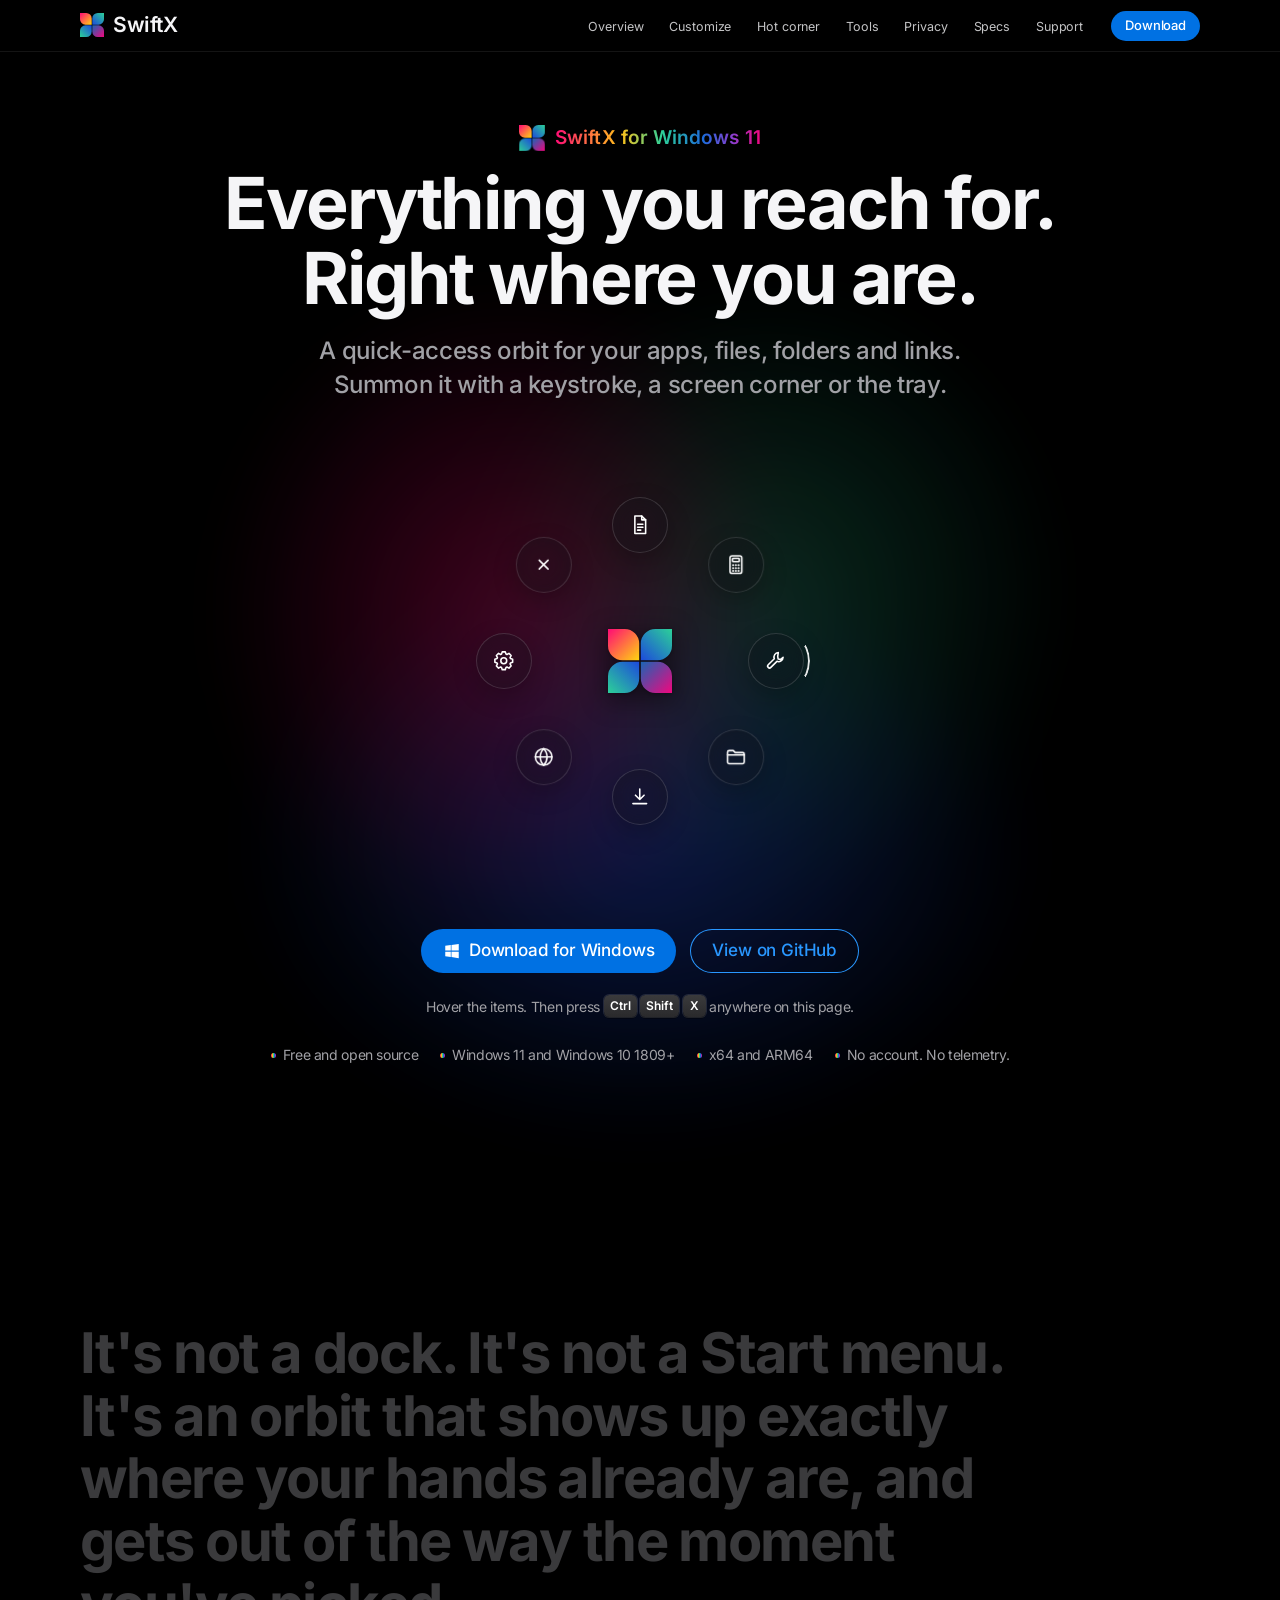
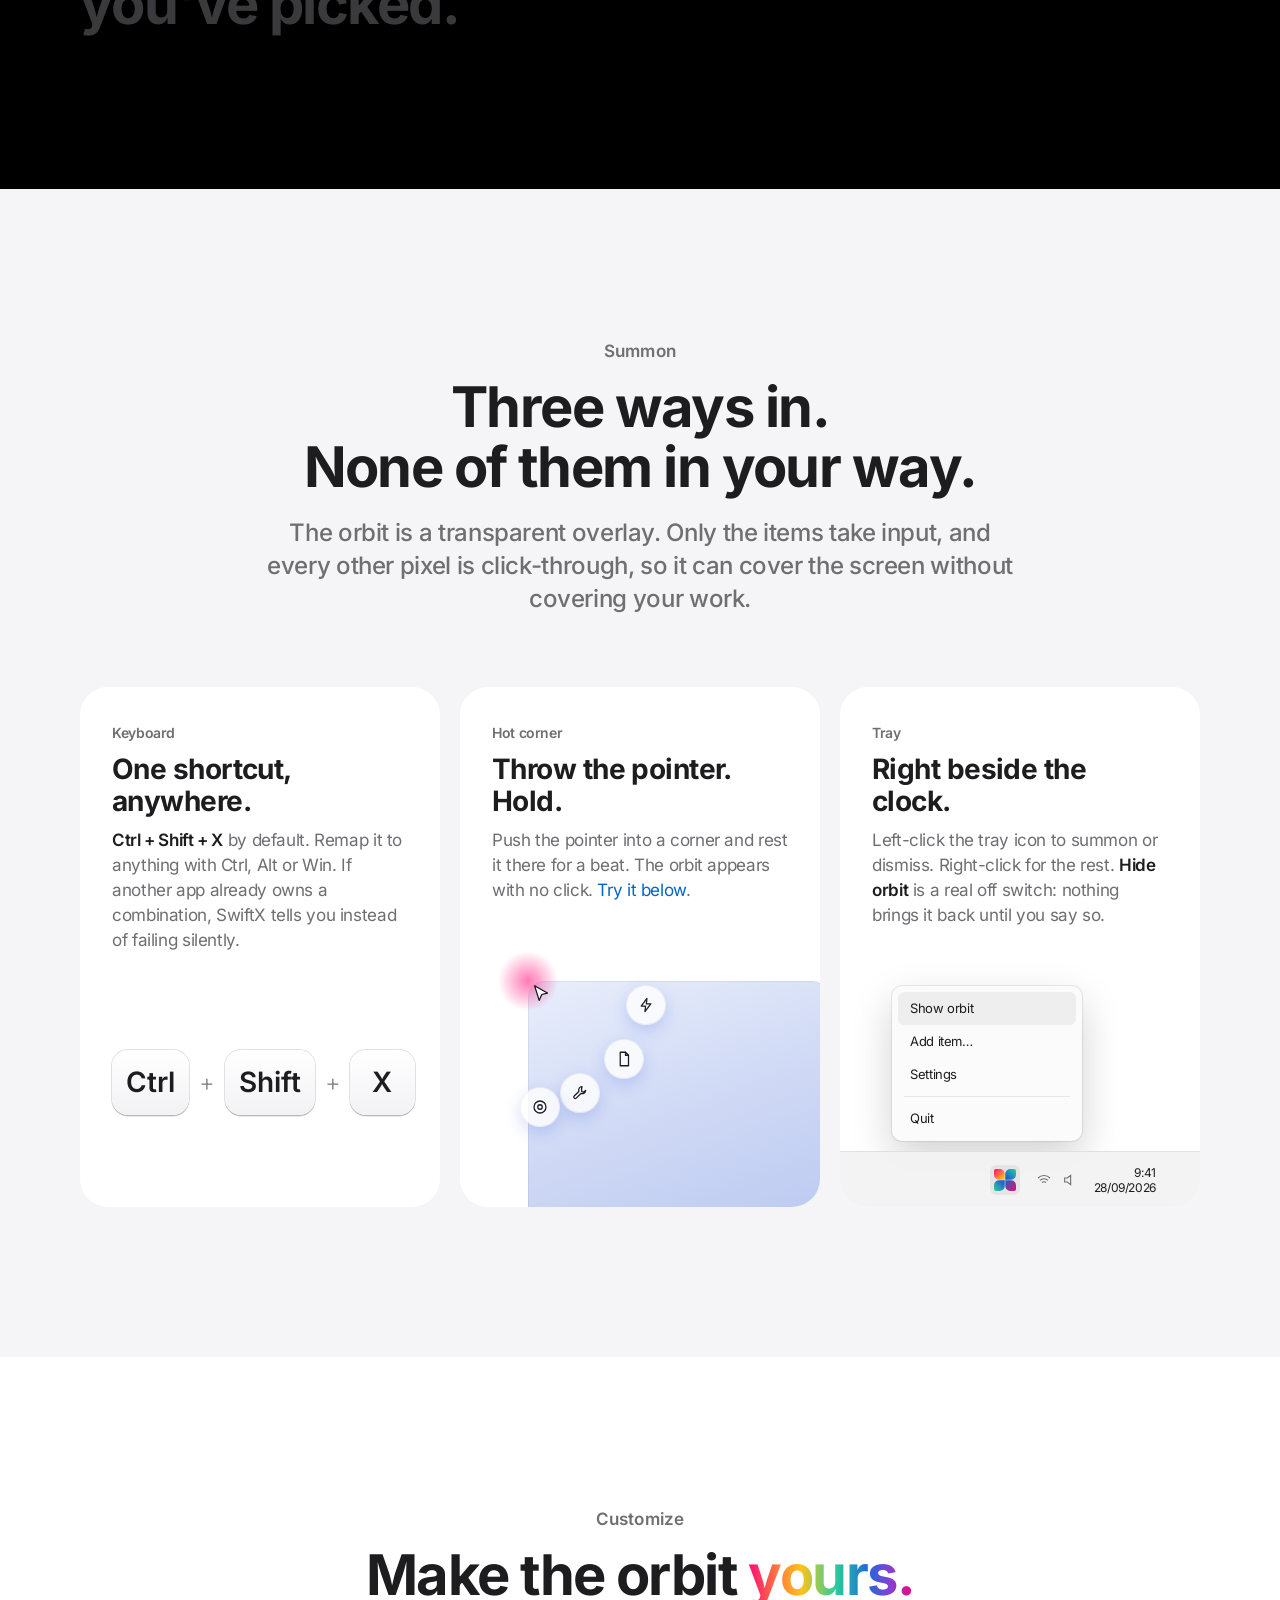
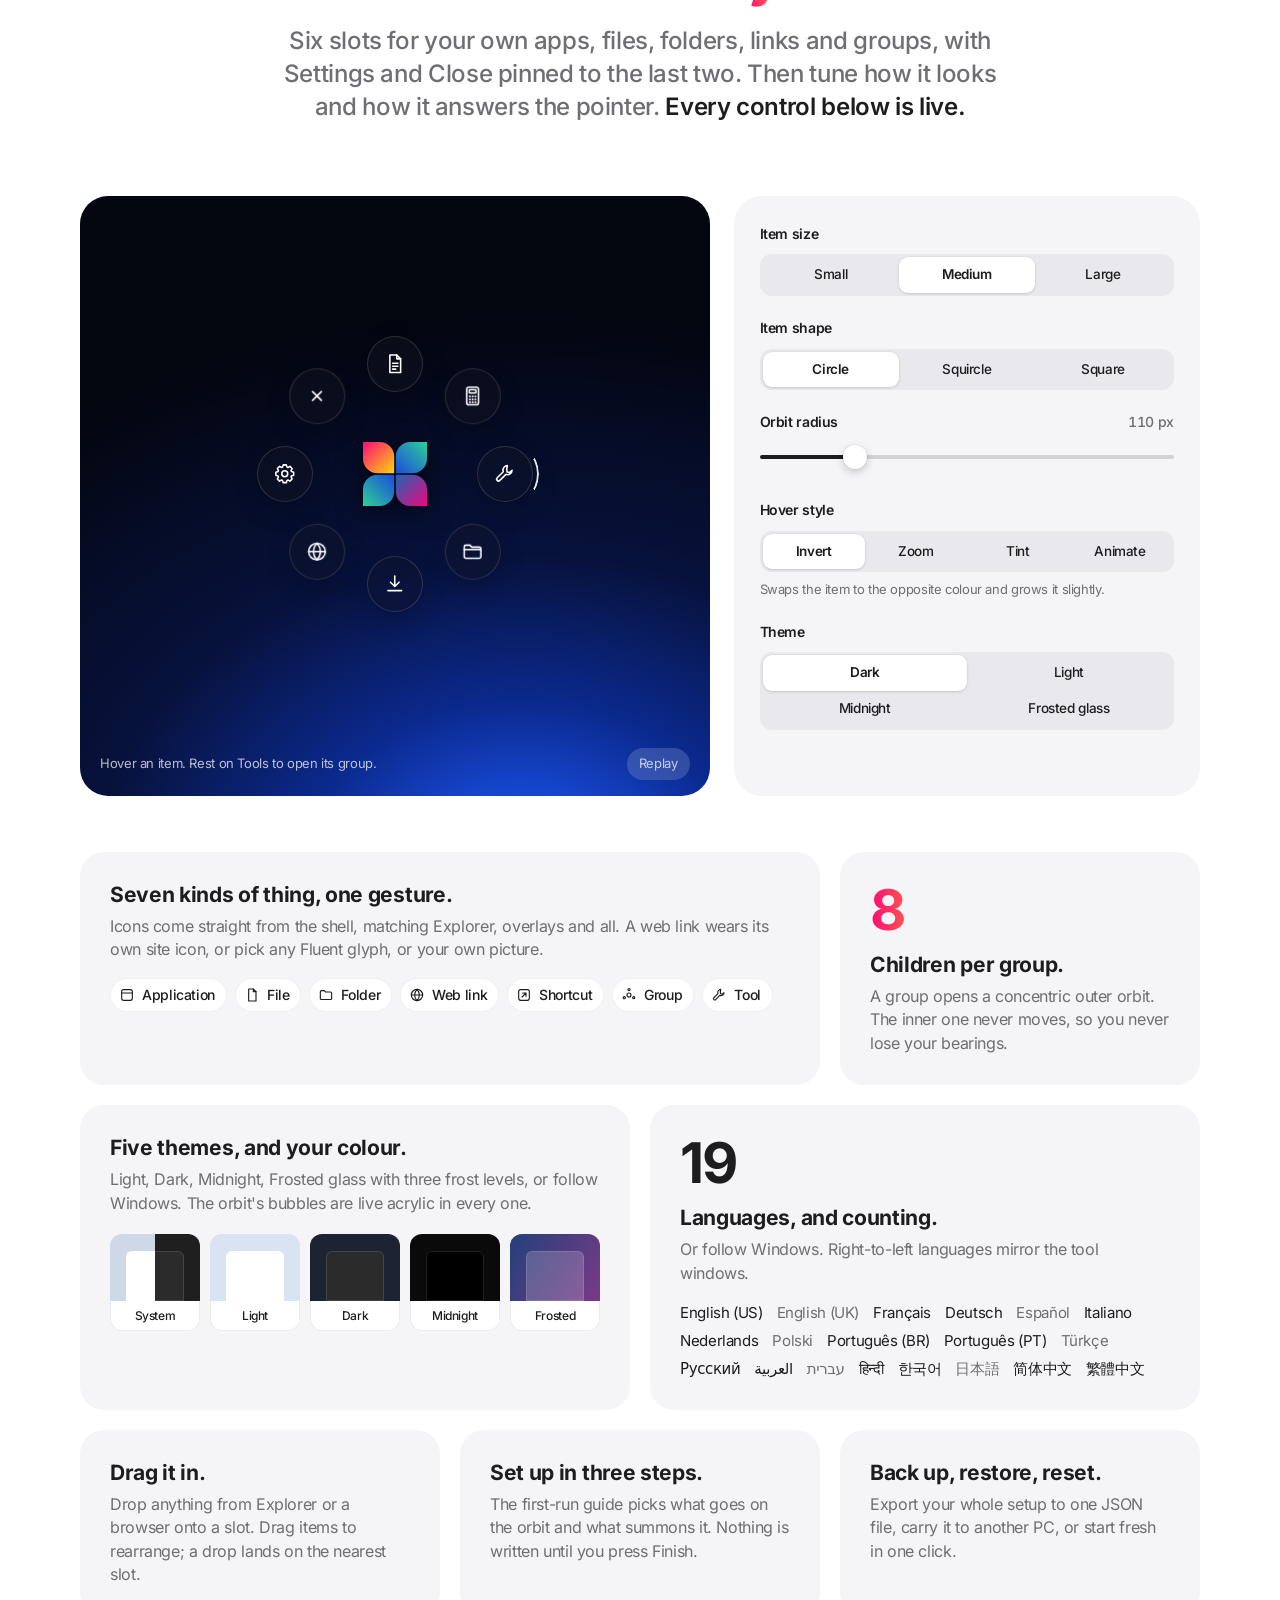
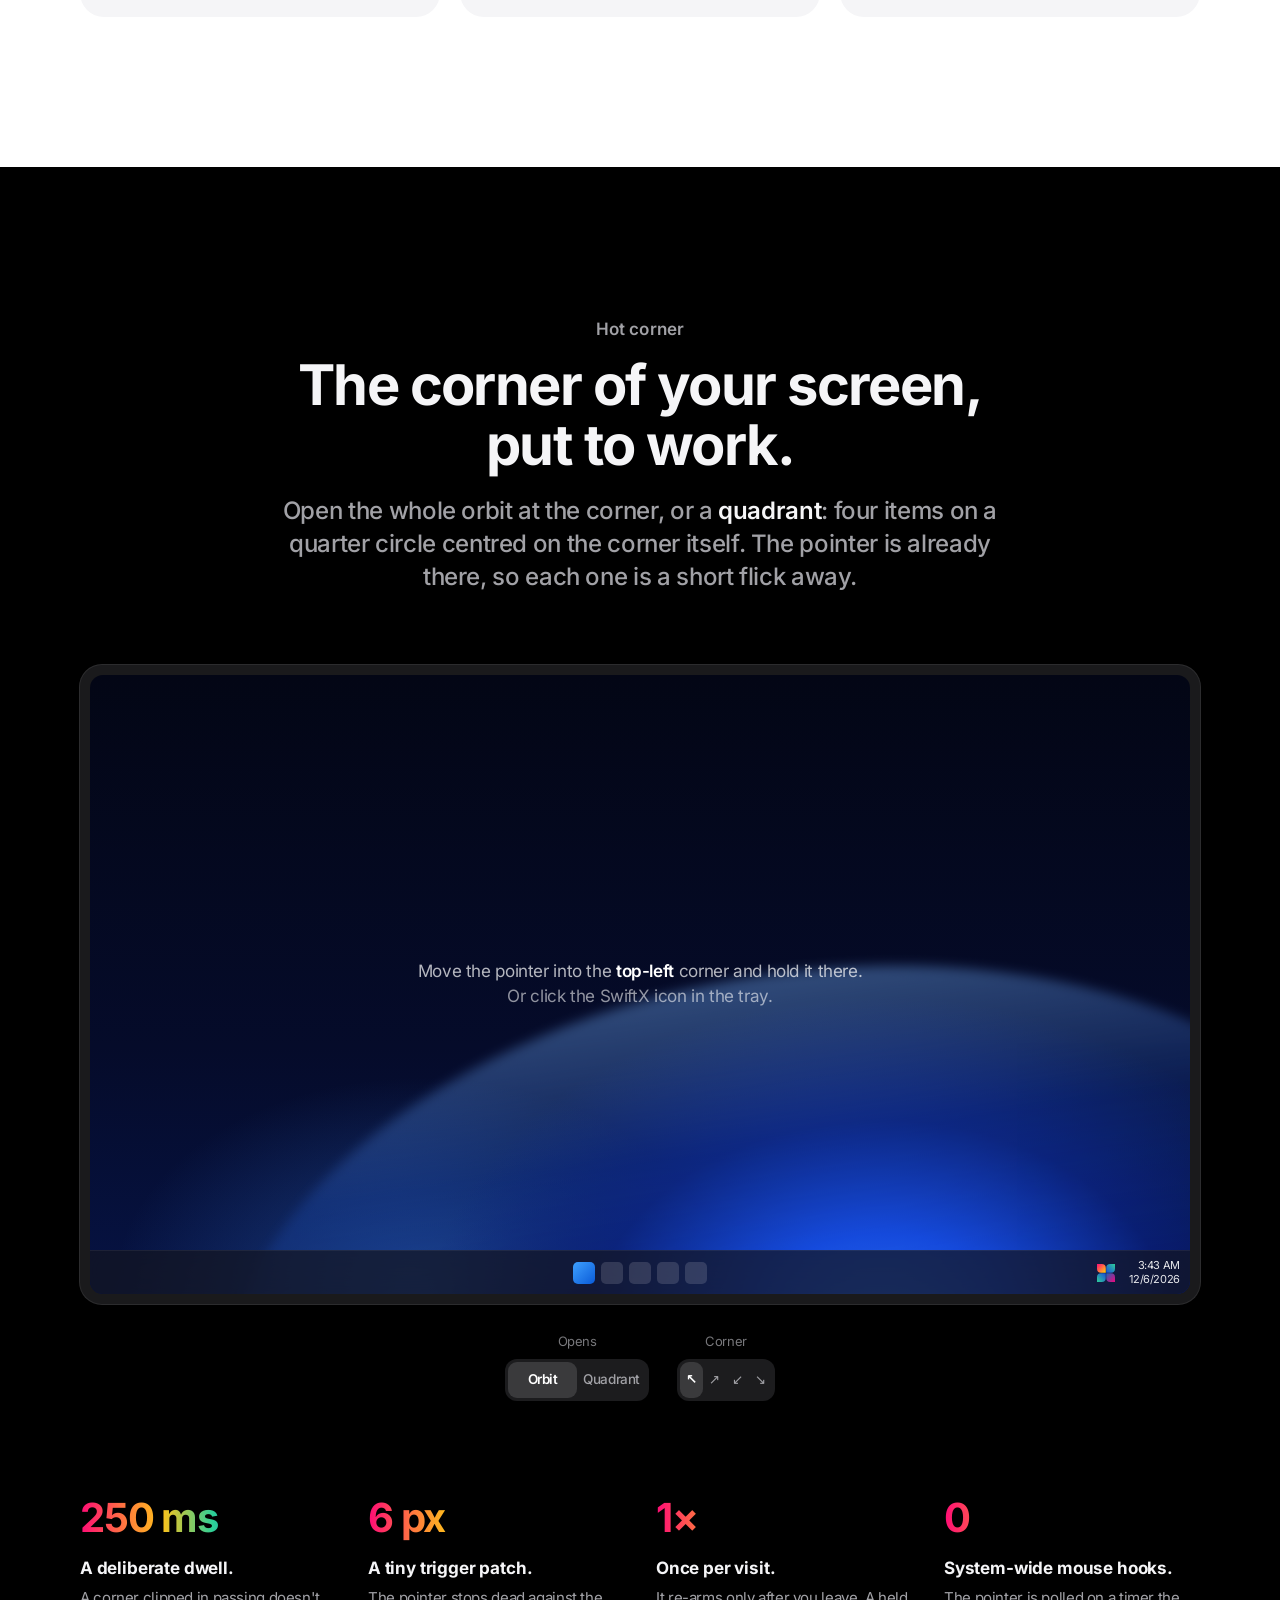
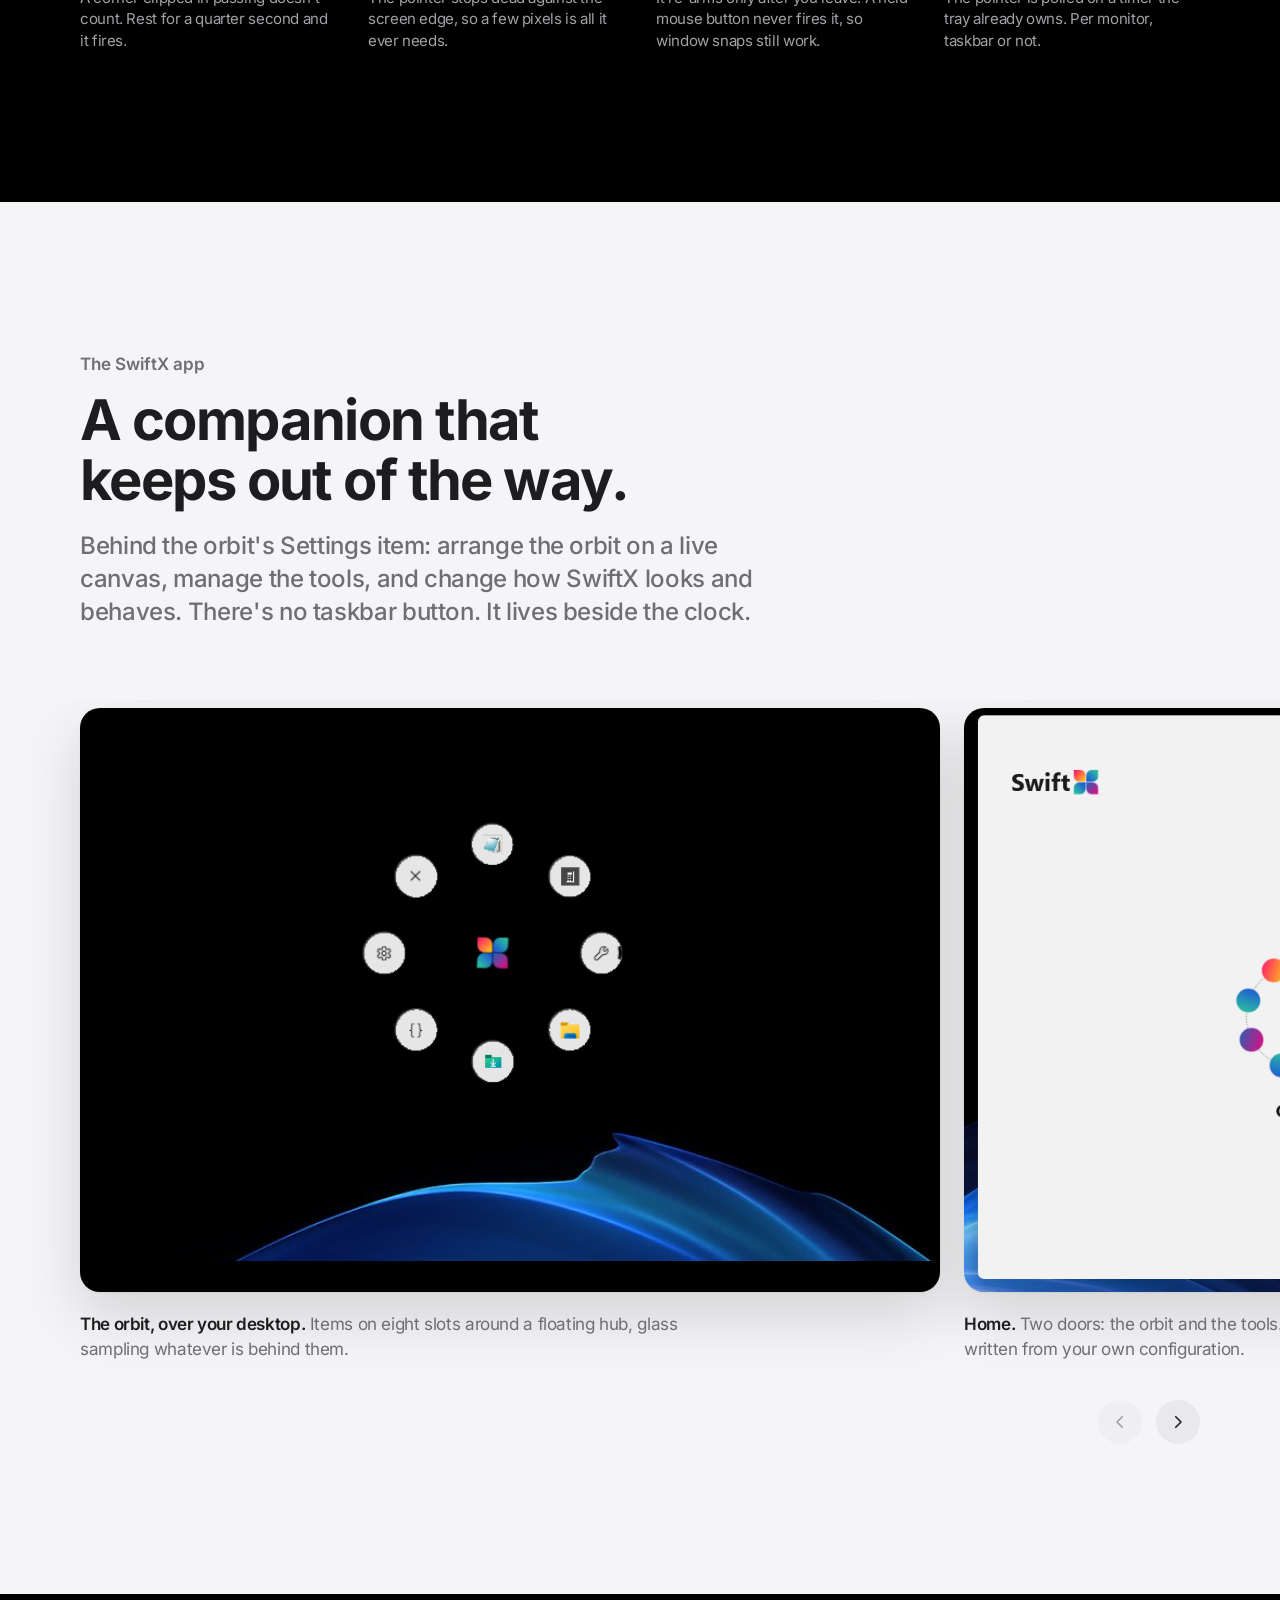
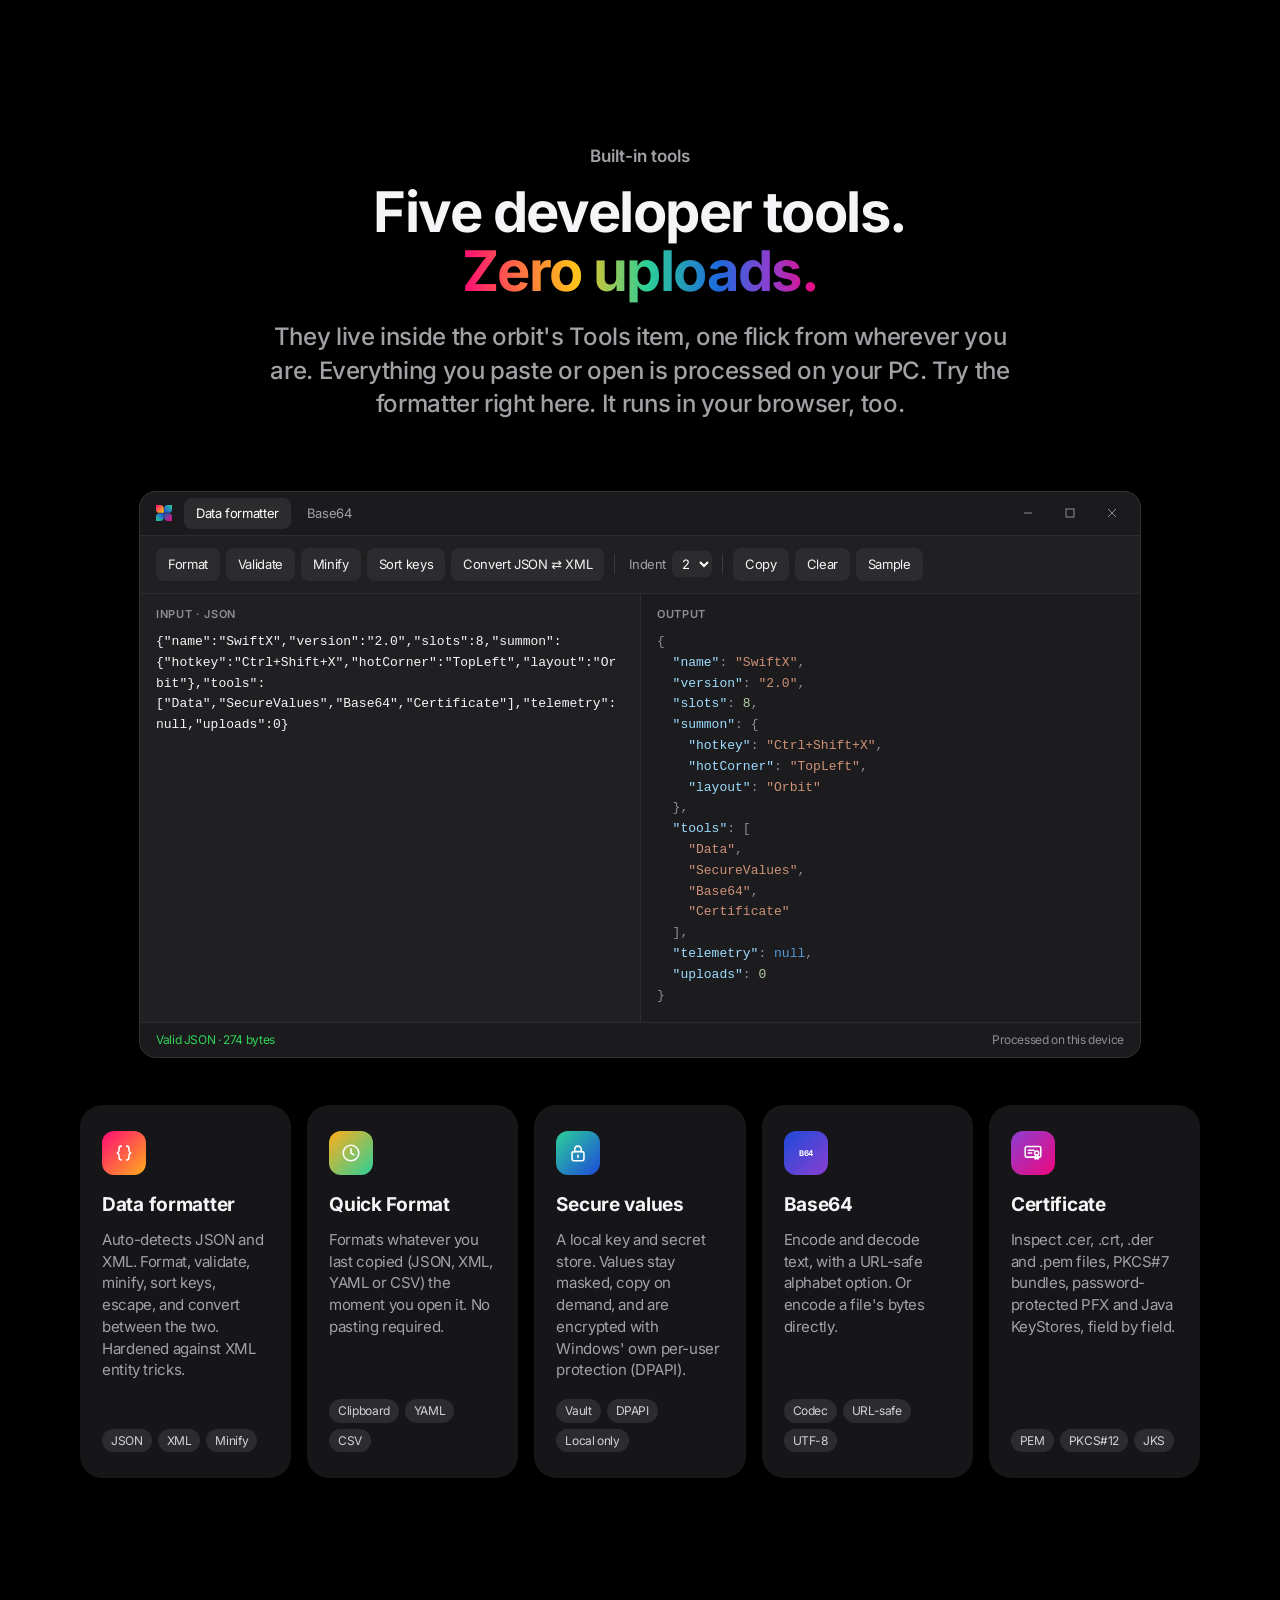
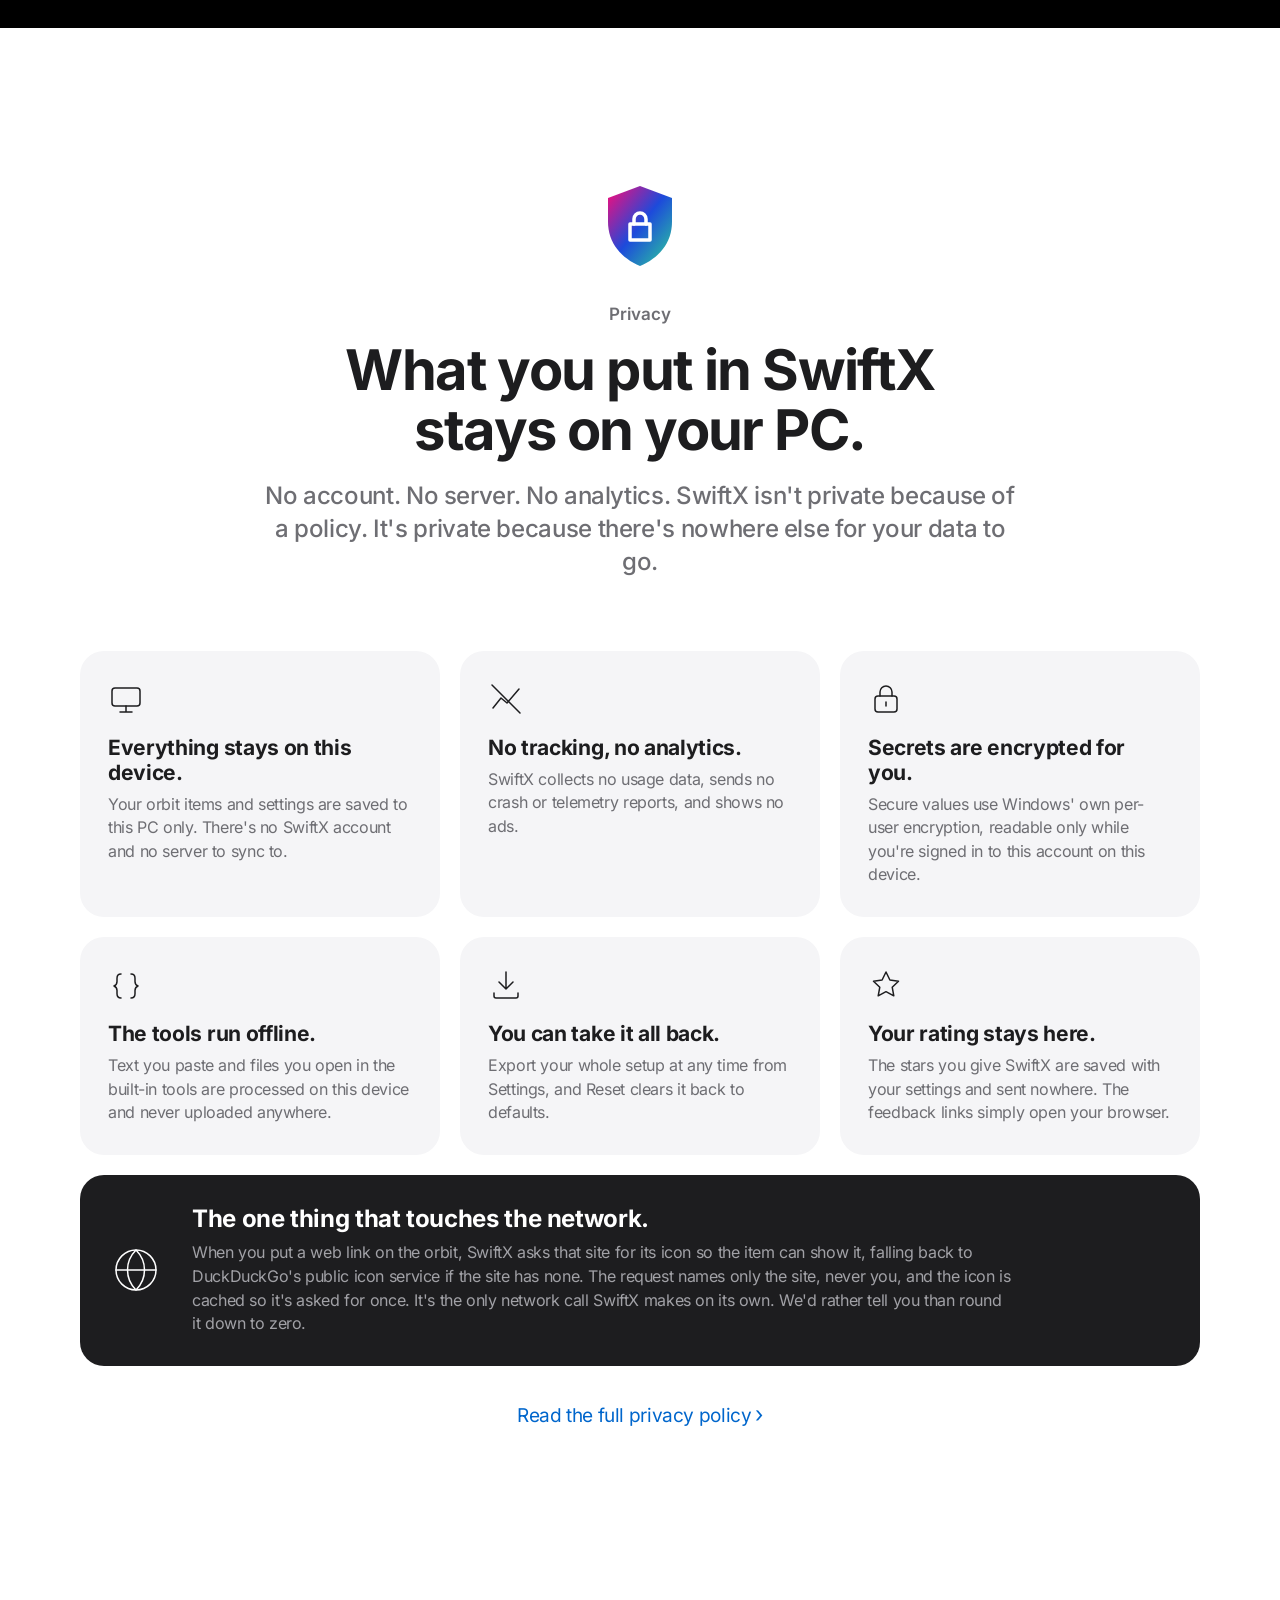
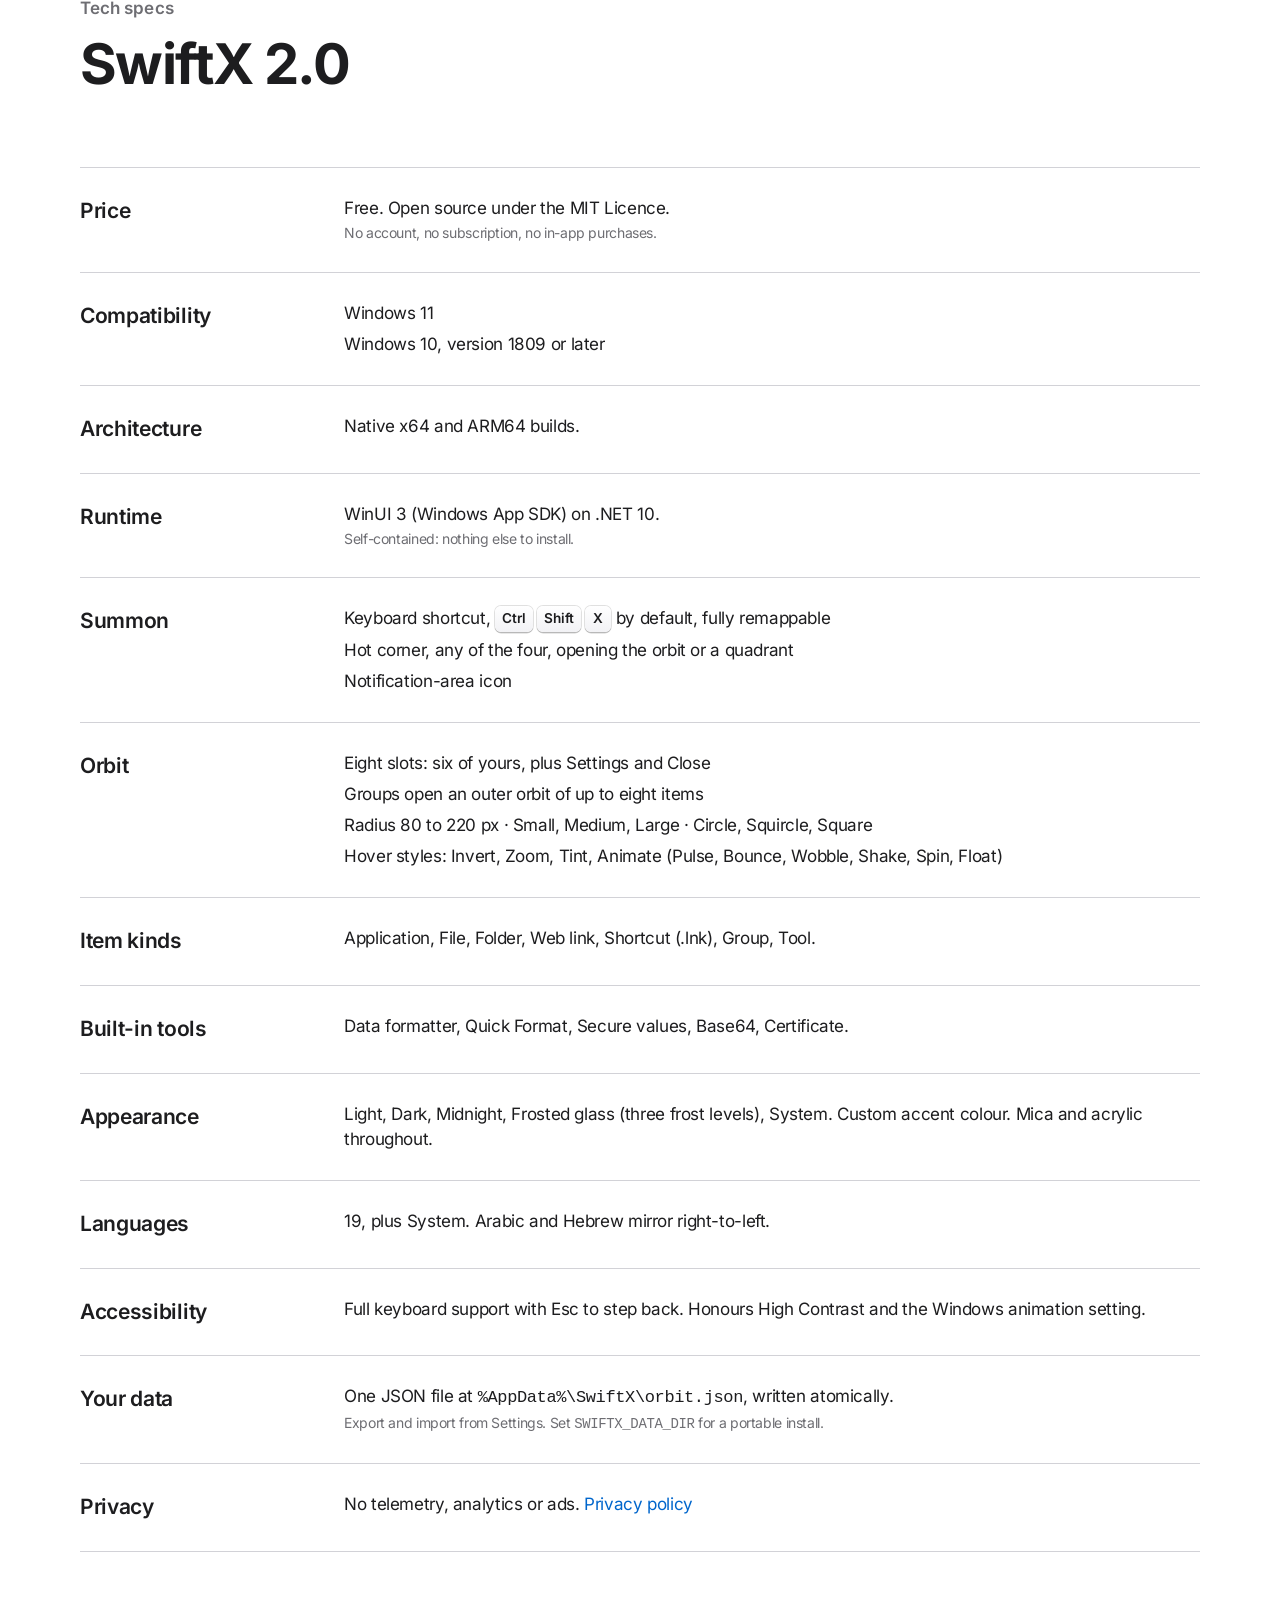
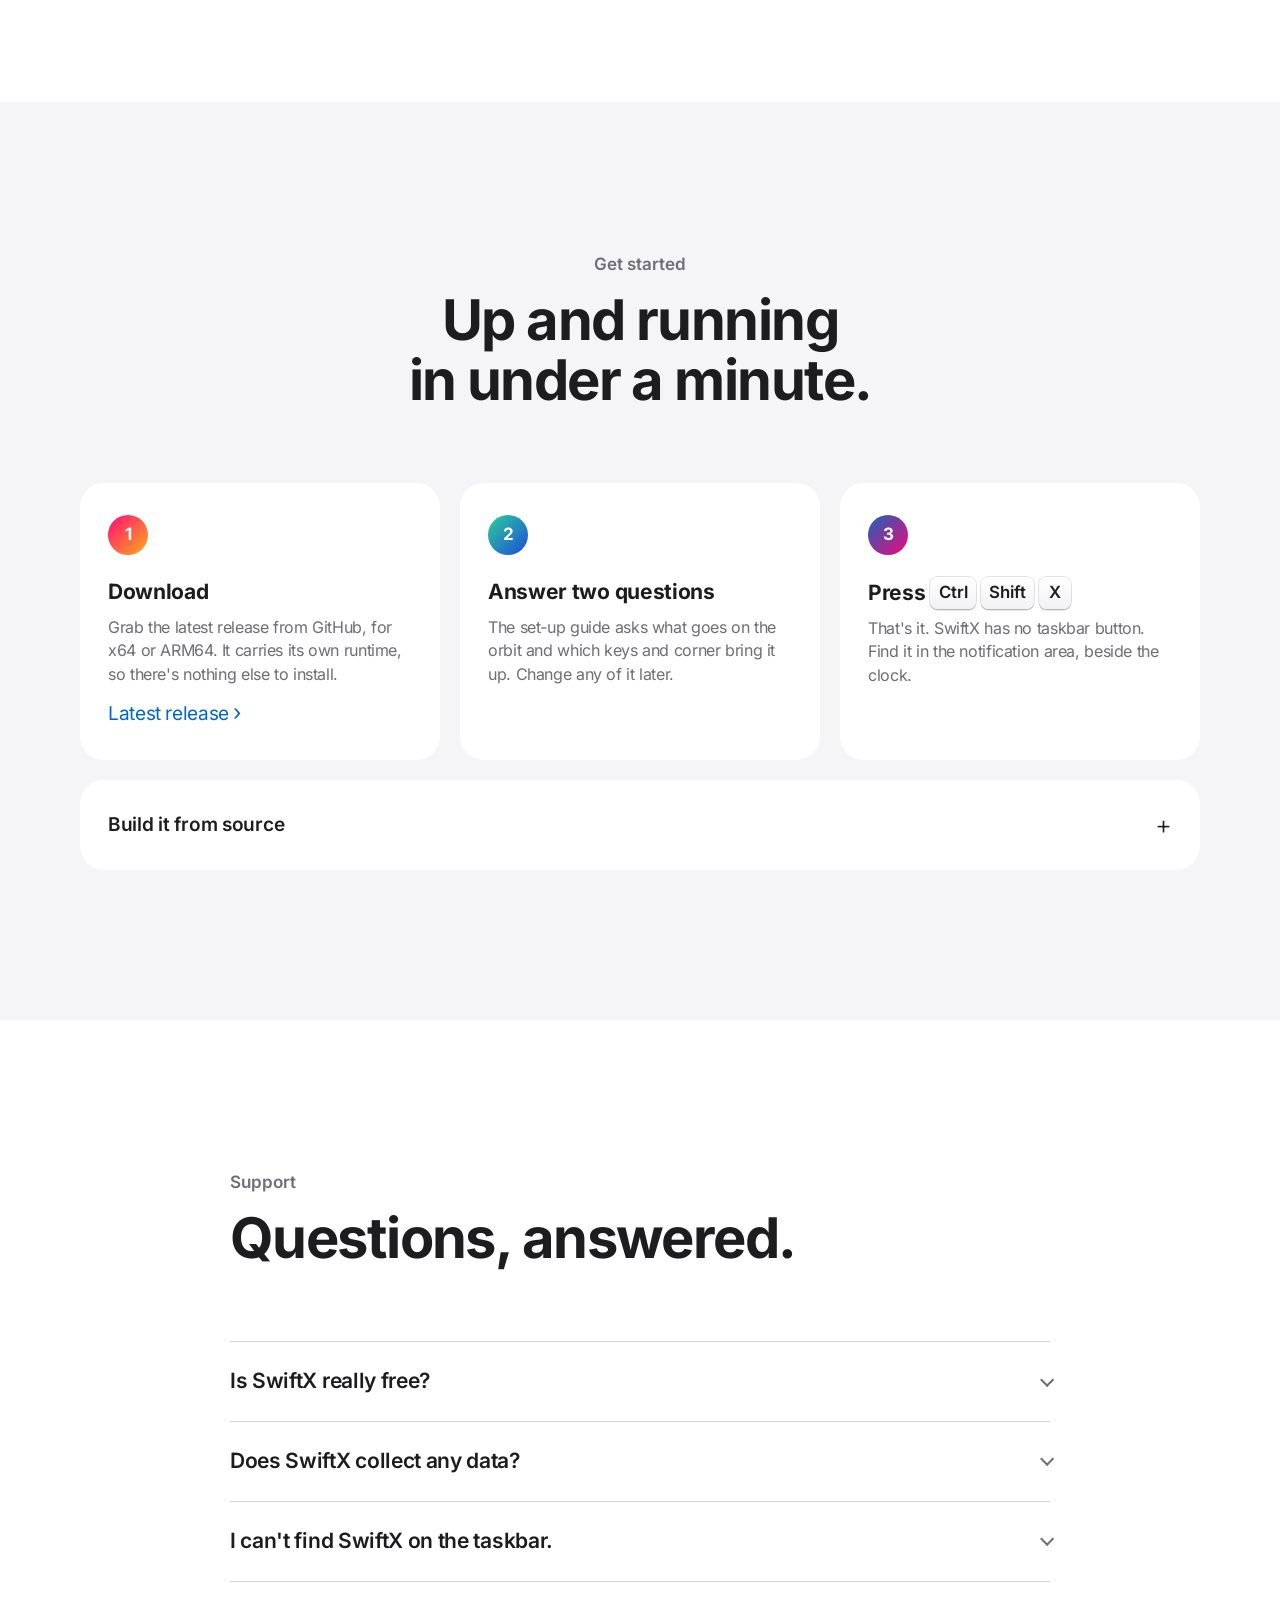
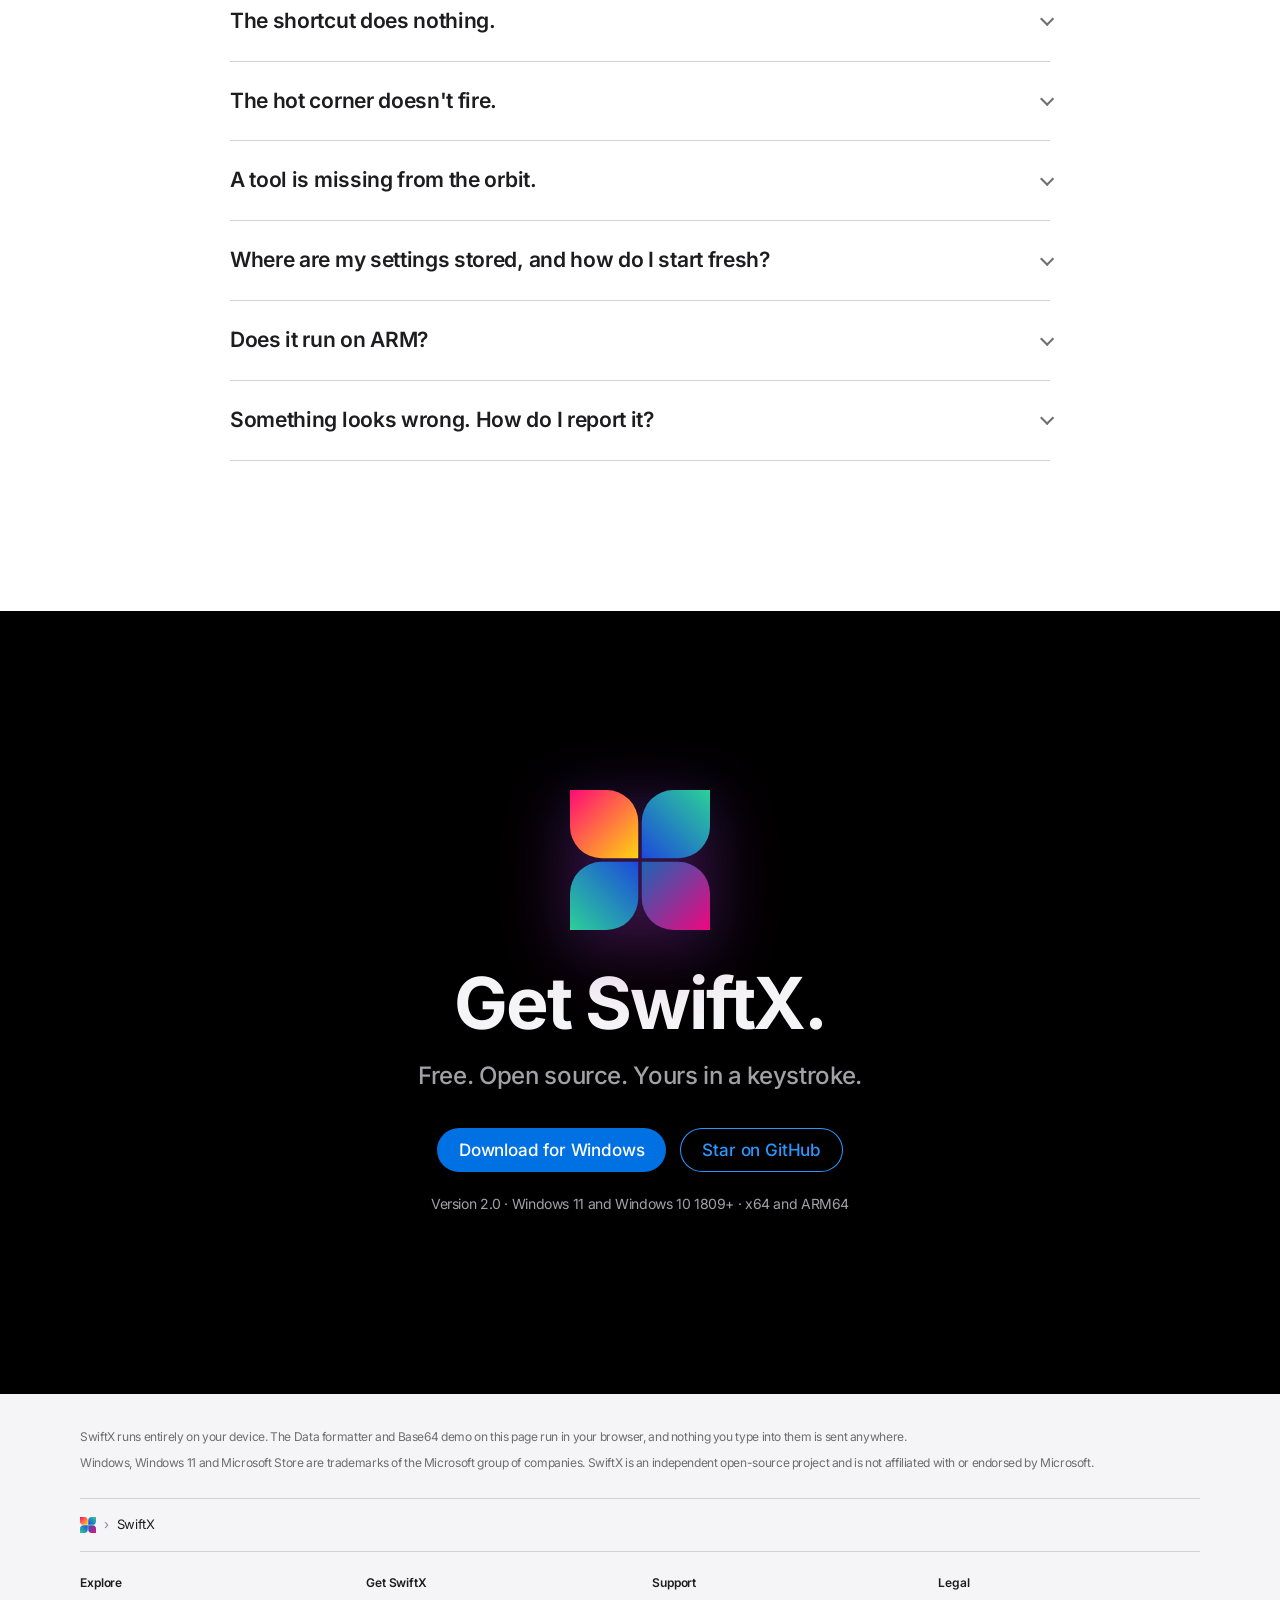
==== website/index.html @ 2f08d7b9 "Add the SwiftX marketing website A static, framework-free product site under website/: a product pag" ====
<!doctype html>
<html lang="en" class="no-js">
<head>
  <meta charset="utf-8">
  <meta name="viewport" content="width=device-width, initial-scale=1, viewport-fit=cover">
  <title>SwiftX — A quick-access orbit for Windows 11</title>
  <meta name="description" content="SwiftX is a free, open-source radial launcher for Windows 11. Summon an orbit of your apps, files, folders and links with a shortcut, a hot corner or the tray — plus built-in developer tools. No account, no telemetry.">
  <meta name="theme-color" content="#000000">
  <meta name="color-scheme" content="light dark">
  <link rel="canonical" href="https://framedparadox.github.io/SwiftX/">

  <meta property="og:type" content="website">
  <meta property="og:site_name" content="SwiftX">
  <meta property="og:title" content="SwiftX — Everything you reach for. Right where you are.">
  <meta property="og:description" content="A quick-access radial orbit for Windows 11. Launch apps, files, folders and links from one keystroke or a screen corner. Free, open source, private by design.">
  <meta property="og:url" content="https://framedparadox.github.io/SwiftX/">
  <meta property="og:image" content="https://framedparadox.github.io/SwiftX/assets/img/og.png">
  <meta property="og:image:width" content="1200">
  <meta property="og:image:height" content="630">
  <meta property="og:image:alt" content="The SwiftX orbit: eight glass items around the four-petal SwiftX mark.">
  <meta name="twitter:card" content="summary_large_image">
  <meta name="twitter:title" content="SwiftX — A quick-access orbit for Windows 11">
  <meta name="twitter:description" content="Summon your apps, files, folders and links with one keystroke or a screen corner. Free and open source.">
  <meta name="twitter:image" content="https://framedparadox.github.io/SwiftX/assets/img/og.png">

  <link rel="icon" href="favicon.svg" type="image/svg+xml">
  <link rel="icon" href="assets/img/favicon-32.png" sizes="32x32" type="image/png">
  <link rel="apple-touch-icon" href="assets/img/apple-touch-icon.png">
  <link rel="manifest" href="site.webmanifest">

  <link rel="preload" href="assets/fonts/inter-latin-var.woff2" as="font" type="font/woff2" crossorigin>
  <link rel="stylesheet" href="assets/css/site.css">

  <script type="application/ld+json">
  {
    "@context": "https://schema.org",
    "@type": "SoftwareApplication",
    "name": "SwiftX",
    "description": "A quick-access radial orbit for Windows 11, with built-in developer tools.",
    "applicationCategory": "UtilitiesApplication",
    "operatingSystem": "Windows 10 version 1809 or later, Windows 11",
    "processorRequirements": "x64, ARM64",
    "softwareVersion": "2.0",
    "license": "https://opensource.org/licenses/MIT",
    "offers": { "@type": "Offer", "price": "0", "priceCurrency": "USD" },
    "downloadUrl": "https://github.com/framedparadox/SwiftX/releases/latest",
    "url": "https://framedparadox.github.io/SwiftX/",
    "image": "https://framedparadox.github.io/SwiftX/assets/img/og.png"
  }
  </script>
</head>
<body>
  <a class="skip" href="#main">Skip to content</a>

  <!-- ================================================================ NAV -->
  <nav class="nav" aria-label="SwiftX" data-open="false">
    <div class="wrap nav-inner">
      <a class="brand" href="#top" aria-label="SwiftX home">
        <img src="assets/img/mark.svg" alt="" width="24" height="24">SwiftX
      </a>
      <button class="nav-toggle" type="button" aria-label="Menu" aria-expanded="false" aria-controls="nav-links">
        <svg viewBox="0 0 18 18" fill="none" stroke="currentColor" stroke-width="1.6" stroke-linecap="round" stroke-linejoin="round"><path d="m4 7 5 5 5-5"/></svg>
      </button>
      <ul class="nav-links" id="nav-links">
        <li><a href="#summon">Overview</a></li>
        <li><a href="#customize">Customize</a></li>
        <li><a href="#corner">Hot corner</a></li>
        <li><a href="#tools">Tools</a></li>
        <li><a href="#privacy">Privacy</a></li>
        <li><a href="#specs">Specs</a></li>
        <li><a href="#faq">Support</a></li>
      </ul>
      <a class="btn btn-primary btn-sm" href="https://github.com/framedparadox/SwiftX/releases/latest">Download</a>
    </div>
  </nav>

  <main id="main">

    <!-- ============================================================ HERO -->
    <header class="hero night" id="top" data-tone="dark">
      <div class="wrap">
        <p class="eyebrow"><span data-mark="anim" style="display:inline-flex;width:26px;height:26px"></span><span class="eyebrow-brand">SwiftX for Windows 11</span></p>
        <h1 class="headline">Everything you reach for.<br>Right where you are.</h1>
        <p class="lede">A quick-access orbit for your apps, files, folders and links. Summon it with a keystroke, a screen corner or the tray.</p>
      </div>

      <div class="hero-stage" id="hero-orbit" aria-describedby="hero-hint"></div>

      <div class="wrap">
        <div class="hero-ctas">
          <a class="btn btn-primary" href="https://github.com/framedparadox/SwiftX/releases/latest">
            <svg viewBox="0 0 24 24" fill="currentColor" aria-hidden="true"><path d="M3 5.1 10.4 4v7.2H3zm0 13.8 7.4 1.1v-7.1H3zm8.3 1.2L21 21.5v-8.6h-9.7zm0-16.2v7.3H21V2.5z"/></svg>
            Download for Windows
          </a>
          <a class="btn btn-ghost" href="https://github.com/framedparadox/SwiftX">View on GitHub</a>
        </div>
        <p class="hero-hint" id="hero-hint">
          <span class="only-keyboard">Hover the items. Then press <kbd>Ctrl</kbd> <kbd>Shift</kbd> <kbd>X</kbd> anywhere on this page.</span>
          <button class="btn btn-ghost btn-sm only-touch" type="button" data-summon>Summon the orbit</button>
        </p>
        <ul class="hero-meta">
          <li>Free and open source</li>
          <li>Windows 11 and Windows 10 1809+</li>
          <li>x64 and ARM64</li>
          <li>No account. No telemetry.</li>
        </ul>
      </div>
    </header>

    <!-- ======================================================= STATEMENT -->
    <section class="statement night" aria-label="What SwiftX is" data-tone="dark">
      <div class="wrap">
        <p data-lit>It's not a dock. It's not a Start menu. <span data-g>It's an orbit</span> that shows up exactly where your hands already are, and gets out of the way the moment you've picked.</p>
      </div>
    </section>

    <!-- ========================================================== SUMMON -->
    <section class="section paper-2" id="summon" data-tone="light">
      <div class="wrap">
        <div class="section-head center reveal">
          <p class="eyebrow">Summon</p>
          <h2 class="title">Three ways in.<br>None of them in your way.</h2>
          <p class="lede">The orbit is a transparent overlay. Only the items take input, and every other pixel is click-through, so it can cover the screen without covering your work.</p>
        </div>

        <div class="tiles">
          <article class="tile reveal">
            <span class="tile-kicker">Keyboard</span>
            <h3>One shortcut, anywhere.</h3>
            <p><strong>Ctrl + Shift + X</strong> by default. Remap it to anything with Ctrl, Alt or Win. If another app already owns a combination, SwiftX tells you instead of failing silently.</p>
            <div class="tile-art">
              <div class="keys" aria-label="Ctrl plus Shift plus X">
                <span class="key" data-key="Control">Ctrl</span><span class="plus">+</span>
                <span class="key" data-key="Shift">Shift</span><span class="plus">+</span>
                <span class="key" data-key="X">X</span>
              </div>
            </div>
          </article>

          <article class="tile reveal">
            <span class="tile-kicker">Hot corner</span>
            <h3>Throw the pointer. Hold.</h3>
            <p>Push the pointer into a corner and rest it there for a beat. The orbit appears with no click. <a href="#corner">Try it below</a>.</p>
            <div class="tile-art" aria-hidden="true">
              <div class="corner-art">
                <div class="screen-mini"></div>
                <div class="glow"></div>
                <div class="quad">
                  <span style="left:118px;top:24px;--k:0"><svg viewBox="0 0 24 24"><path d="M13.2 3.2 5.6 13.4h5.8l-.8 7.4 7.8-10.3h-5.9z"/></svg></span>
                  <span style="left:96px;top:78px;--k:1"><svg viewBox="0 0 24 24"><path d="M7 3h7l4 4v14H7z"/><path d="M14 3v4h4"/></svg></span>
                  <span style="left:52px;top:112px;--k:2"><svg viewBox="0 0 24 24"><path d="M14.6 3.6a4.6 4.6 0 0 0-4.1 6.3L4.3 16.1a1.9 1.9 0 0 0 2.7 2.7l6.2-6.2a4.6 4.6 0 0 0 6.3-4.1L17 10.6l-2.6-.4-.4-2.6z"/></svg></span>
                  <span style="left:12px;top:126px;--k:3"><svg viewBox="0 0 24 24"><circle cx="12" cy="12" r="3"/><circle cx="12" cy="12" r="8"/></svg></span>
                </div>
                <svg class="cursor" viewBox="0 0 24 24"><path d="M5 3l14 8-6.2 1.5L10 19z" fill="#fff" stroke="#111" stroke-width="1.3" stroke-linejoin="round"/></svg>
              </div>
            </div>
          </article>

          <article class="tile reveal">
            <span class="tile-kicker">Tray</span>
            <h3>Right beside the clock.</h3>
            <p>Left-click the tray icon to summon or dismiss. Right-click for the rest. <strong>Hide orbit</strong> is a real off switch: nothing brings it back until you say so.</p>
            <div class="tile-art" aria-hidden="true">
              <div class="tray-art">
                <div class="menu">
                  <div>Show orbit</div><div>Add item…</div><div>Settings</div><hr><div>Quit</div>
                </div>
                <div class="bar">
                  <img class="tray-logo" src="assets/img/mark.svg" alt="">
                  <span class="sys"><svg viewBox="0 0 24 24"><path d="M3 9a13 13 0 0 1 18 0M6 12.5a8.5 8.5 0 0 1 12 0M9 16a4 4 0 0 1 6 0"/></svg><svg viewBox="0 0 24 24"><path d="M4 9h4l5-4v14l-5-4H4z"/></svg></span>
                  <span class="clock">9:41<br>28/09/2026</span>
                </div>
              </div>
            </div>
          </article>
        </div>
      </div>
    </section>

    <!-- ======================================================= CUSTOMIZE -->
    <section class="section" id="customize" data-tone="light">
      <div class="wrap">
        <div class="section-head center reveal">
          <p class="eyebrow">Customize</p>
          <h2 class="title">Make the orbit <span class="grad">yours.</span></h2>
          <p class="lede">Six slots for your own apps, files, folders, links and groups, with Settings and Close pinned to the last two. Then tune how it looks and how it answers the pointer. <strong>Every control below is live.</strong></p>
        </div>

        <div class="config reveal">
          <div class="config-stage" id="config-stage" data-wall="dark">
            <div id="config-orbit" style="position:absolute;inset:0 0 44px"></div>
            <div class="stage-note">
              <span>Hover an item. Rest on Tools to open its group.</span>
              <button type="button" id="replay">Replay</button>
            </div>
          </div>

          <div class="panel" aria-label="Orbit settings">
            <div>
              <div class="field-label" id="lbl-size">Item size</div>
              <div class="seg" data-control="size" role="group" aria-labelledby="lbl-size">
                <button type="button" data-value="small" aria-pressed="false">Small</button>
                <button type="button" data-value="medium" aria-pressed="true">Medium</button>
                <button type="button" data-value="large" aria-pressed="false">Large</button>
              </div>
            </div>
            <div>
              <div class="field-label" id="lbl-shape">Item shape</div>
              <div class="seg" data-control="shape" role="group" aria-labelledby="lbl-shape">
                <button type="button" data-value="circle" aria-pressed="true">Circle</button>
                <button type="button" data-value="squircle" aria-pressed="false">Squircle</button>
                <button type="button" data-value="square" aria-pressed="false">Square</button>
              </div>
            </div>
            <div>
              <label class="field-label" for="radius">Orbit radius <output id="radius-out" for="radius">110 px</output></label>
              <input type="range" id="radius" min="80" max="220" step="2" value="110">
            </div>
            <div>
              <div class="field-label" id="lbl-hover">Hover style</div>
              <div class="seg seg-wrap" data-control="hover" role="group" aria-labelledby="lbl-hover" style="grid-template-columns:repeat(4,1fr);grid-auto-flow:column">
                <button type="button" data-value="invert" aria-pressed="true">Invert</button>
                <button type="button" data-value="zoom" aria-pressed="false">Zoom</button>
                <button type="button" data-value="tint" aria-pressed="false">Tint</button>
                <button type="button" data-value="animate" aria-pressed="false">Animate</button>
              </div>
              <div data-sub="zoom" hidden>
                <div class="chips" data-control="zoom" role="group" aria-label="Zoom direction">
                  <button type="button" data-value="in" aria-pressed="true">In</button>
                  <button type="button" data-value="out" aria-pressed="false">Out</button>
                </div>
              </div>
              <div data-sub="tint" hidden>
                <div class="swatches" data-control="tint" role="group" aria-label="Tint colour">
                  <button type="button" data-value="#111111" style="--c:#111111" aria-pressed="true" aria-label="Black"></button>
                  <button type="button" data-value="#8a67ff" style="--c:#8a67ff" aria-pressed="false" aria-label="Violet"></button>
                  <button type="button" data-value="#2cd098" style="--c:#2cd098" aria-pressed="false" aria-label="Teal"></button>
                  <button type="button" data-value="#ff0a76" style="--c:#ff0a76" aria-pressed="false" aria-label="Pink"></button>
                  <button type="button" data-value="#ffd510" style="--c:#ffd510" aria-pressed="false" aria-label="Amber"></button>
                  <button type="button" data-value="#1d4adb" style="--c:#1d4adb" aria-pressed="false" aria-label="Cobalt"></button>
                  <button type="button" data-value="#ffffff" style="--c:#ffffff" aria-pressed="false" aria-label="White"></button>
                </div>
              </div>
              <div data-sub="animate" hidden>
                <div class="chips" data-control="motion" role="group" aria-label="Motion">
                  <button type="button" data-value="pulse" aria-pressed="true">Pulse</button>
                  <button type="button" data-value="bounce" aria-pressed="false">Bounce</button>
                  <button type="button" data-value="wobble" aria-pressed="false">Wobble</button>
                  <button type="button" data-value="shake" aria-pressed="false">Shake</button>
                  <button type="button" data-value="spin" aria-pressed="false">Spin</button>
                  <button type="button" data-value="float" aria-pressed="false">Float</button>
                </div>
              </div>
              <p class="field-hint" id="hover-hint" aria-live="polite">Swaps the item to the opposite colour and grows it slightly.</p>
            </div>
            <div>
              <div class="field-label" id="lbl-theme">Theme</div>
              <div class="seg seg-wrap" data-control="theme" role="group" aria-labelledby="lbl-theme">
                <button type="button" data-value="dark" aria-pressed="true">Dark</button>
                <button type="button" data-value="light" aria-pressed="false">Light</button>
                <button type="button" data-value="midnight" aria-pressed="false">Midnight</button>
                <button type="button" data-value="frosted" aria-pressed="false">Frosted glass</button>
              </div>
            </div>
          </div>
        </div>

        <div class="bento">
          <div class="span-4 reveal">
            <h3>Seven kinds of thing, one gesture.</h3>
            <p>Icons come straight from the shell, matching Explorer, overlays and all. A web link wears its own site icon, or pick any Fluent glyph, or your own picture.</p>
            <div class="kinds">
              <span><svg viewBox="0 0 24 24"><rect x="4" y="4" width="16" height="16" rx="3"/><path d="M4 9h16"/></svg>Application</span>
              <span><svg viewBox="0 0 24 24"><path d="M7 3h7l4 4v14H7z"/><path d="M14 3v4h4"/></svg>File</span>
              <span><svg viewBox="0 0 24 24"><path d="M3.5 7.2c0-1 .8-1.7 1.7-1.7h4.1l2 2h7.5c1 0 1.7.8 1.7 1.7v7.9c0 1-.8 1.7-1.7 1.7H5.2c-1 0-1.7-.8-1.7-1.7z"/></svg>Folder</span>
              <span><svg viewBox="0 0 24 24"><circle cx="12" cy="12" r="8.5"/><path d="M3.5 12h17M12 3.5c2.4 2.5 3.5 5.3 3.5 8.5s-1.1 6-3.5 8.5c-2.4-2.5-3.5-5.3-3.5-8.5s1.1-6 3.5-8.5z"/></svg>Web link</span>
              <span><svg viewBox="0 0 24 24"><rect x="4" y="4" width="16" height="16" rx="3"/><path d="M9 15l6-6M10 9h5v5"/></svg>Shortcut</span>
              <span><svg viewBox="0 0 24 24"><circle cx="12" cy="12" r="3"/><circle cx="12" cy="3.8" r="1.6"/><circle cx="19.1" cy="16.1" r="1.6"/><circle cx="4.9" cy="16.1" r="1.6"/></svg>Group</span>
              <span><svg viewBox="0 0 24 24"><path d="M14.6 3.6a4.6 4.6 0 0 0-4.1 6.3L4.3 16.1a1.9 1.9 0 0 0 2.7 2.7l6.2-6.2a4.6 4.6 0 0 0 6.3-4.1L17 10.6l-2.6-.4-.4-2.6z"/></svg>Tool</span>
            </div>
          </div>
          <div class="span-2 reveal">
            <span class="big grad">8</span>
            <h3>Children per group.</h3>
            <p>A group opens a concentric outer orbit. The inner one never moves, so you never lose your bearings.</p>
          </div>
          <div class="span-3 reveal">
            <h3>Five themes, and your colour.</h3>
            <p>Light, Dark, Midnight, Frosted glass with three frost levels, or follow Windows. The orbit's bubbles are live acrylic in every one.</p>
            <div class="theme-row" aria-hidden="true">
              <div class="theme-card"><i style="--t:linear-gradient(90deg,#cfd8e6 50%,#1f1f1f 50%);--c:linear-gradient(90deg,#fff 50%,#2b2b2b 50%)"></i><span>System</span></div>
              <div class="theme-card"><i style="--t:#d9e3f2;--c:#fff"></i><span>Light</span></div>
              <div class="theme-card"><i style="--t:#1c2333;--c:#2b2b2b"></i><span>Dark</span></div>
              <div class="theme-card"><i style="--t:#0a0a0a;--c:#000"></i><span>Midnight</span></div>
              <div class="theme-card"><i style="--t:linear-gradient(120deg,#23407a,#7a3a86);--c:rgba(255,255,255,.18)"></i><span>Frosted</span></div>
            </div>
          </div>
          <div class="span-3 reveal">
            <span class="big">19</span>
            <h3>Languages, and counting.</h3>
            <p>Or follow Windows. Right-to-left languages mirror the tool windows.</p>
            <div class="langs" aria-label="Supported languages">
              <span>English (US)</span><span>English (UK)</span><span>Français</span><span>Deutsch</span><span>Español</span><span>Italiano</span><span>Nederlands</span><span>Polski</span><span>Português (BR)</span><span>Português (PT)</span><span>Türkçe</span><span>Русский</span><span>العربية</span><span>עברית</span><span>हिन्दी</span><span>한국어</span><span>日本語</span><span>简体中文</span><span>繁體中文</span>
            </div>
          </div>
          <div class="span-2 reveal">
            <h3>Drag it in.</h3>
            <p>Drop anything from Explorer or a browser onto a slot. Drag items to rearrange; a drop lands on the nearest slot.</p>
          </div>
          <div class="span-2 reveal">
            <h3>Set up in three steps.</h3>
            <p>The first-run guide picks what goes on the orbit and what summons it. Nothing is written until you press Finish.</p>
          </div>
          <div class="span-2 reveal">
            <h3>Back up, restore, reset.</h3>
            <p>Export your whole setup to one JSON file, carry it to another PC, or start fresh in one click.</p>
          </div>
        </div>
      </div>
    </section>

    <!-- ====================================================== HOT CORNER -->
    <section class="section night" id="corner" data-tone="dark">
      <div class="wrap">
        <div class="section-head center reveal">
          <p class="eyebrow">Hot corner</p>
          <h2 class="title">The corner of your screen,<br>put to work.</h2>
          <p class="lede">Open the whole orbit at the corner, or a <strong>quadrant</strong>: four items on a quarter circle centred on the corner itself. The pointer is already there, so each one is a short flick away.</p>
        </div>

        <div class="corner-demo reveal">
          <div class="monitor">
            <div class="screen" id="screen">
              <div class="screen-hint">
                <p><span class="only-keyboard">Move the pointer into the <b id="screen-hint-corner">top-left</b> corner and hold it there.</span><span class="only-touch">Tap the highlighted corner.</span><br><span style="opacity:.8">Or click the SwiftX icon in the tray.</span></p>
              </div>
              <div id="screen-orbit" style="position:absolute;inset:0"></div>
              <span class="hot-zone" data-corner="tl" aria-hidden="true"></span>
              <span class="hot-zone" data-corner="tr" aria-hidden="true"></span>
              <span class="hot-zone" data-corner="bl" aria-hidden="true"></span>
              <span class="hot-zone" data-corner="br" aria-hidden="true"></span>
              <div class="taskbar" aria-hidden="false">
                <span class="tb start"></span><span class="tb"></span><span class="tb"></span><span class="tb"></span><span class="tb"></span>
                <div class="tray">
                  <button type="button" id="tray-btn" aria-label="SwiftX tray icon: summon the orbit"><img src="assets/img/mark.svg" alt=""></button>
                  <span class="clock" id="screen-clock"></span>
                </div>
              </div>
            </div>
          </div>

          <div class="corner-controls">
            <div>
              <label id="lbl-opens">Opens</label>
              <div class="seg" data-corner-control="layout" role="group" aria-labelledby="lbl-opens">
                <button type="button" data-value="orbit" aria-pressed="true">Orbit</button>
                <button type="button" data-value="quadrant" aria-pressed="false">Quadrant</button>
              </div>
            </div>
            <div>
              <label id="lbl-corner">Corner</label>
              <div class="seg" data-corner-control="corner" role="group" aria-labelledby="lbl-corner">
                <button type="button" data-value="tl" aria-pressed="true" aria-label="Top left">↖</button>
                <button type="button" data-value="tr" aria-pressed="false" aria-label="Top right">↗</button>
                <button type="button" data-value="bl" aria-pressed="false" aria-label="Bottom left">↙</button>
                <button type="button" data-value="br" aria-pressed="false" aria-label="Bottom right">↘</button>
              </div>
            </div>
          </div>
        </div>

        <div class="facts">
          <div class="fact reveal"><span class="num grad">250 ms</span><h4>A deliberate dwell.</h4><p>A corner clipped in passing doesn't count. Rest for a quarter second and it fires.</p></div>
          <div class="fact reveal"><span class="num grad">6 px</span><h4>A tiny trigger patch.</h4><p>The pointer stops dead against the screen edge, so a few pixels is all it ever needs.</p></div>
          <div class="fact reveal"><span class="num grad">1×</span><h4>Once per visit.</h4><p>It re-arms only after you leave. A held mouse button never fires it, so window snaps still work.</p></div>
          <div class="fact reveal"><span class="num grad">0</span><h4>System-wide mouse hooks.</h4><p>The pointer is polled on a timer the tray already owns. Per monitor, taskbar or not.</p></div>
        </div>
      </div>
    </section>

    <!-- ========================================================= GALLERY -->
    <section class="section paper-2" id="app" data-tone="light">
      <div class="wrap">
        <div class="section-head reveal">
          <p class="eyebrow">The SwiftX app</p>
          <h2 class="title">A companion that<br>keeps out of the way.</h2>
          <p class="lede" style="max-width:720px">Behind the orbit's Settings item: arrange the orbit on a live canvas, manage the tools, and change how SwiftX looks and behaves. There's no taskbar button. It lives beside the clock.</p>
        </div>
      </div>
      <div class="gallery reveal">
        <div class="gallery-track" tabindex="0" aria-label="Screenshots of SwiftX">
          <figure class="shot">
            <div class="shot-frame" style="background:#000"><img src="assets/img/screens/orbit-desktop.png" alt="The SwiftX orbit summoned over the Windows desktop, eight items around the four-petal hub." width="792" height="481" loading="lazy"></div>
            <figcaption><b>The orbit, over your desktop.</b> Items on eight slots around a floating hub, glass sampling whatever is behind them.</figcaption>
          </figure>
          <figure class="shot">
            <div class="shot-frame"><img src="assets/img/screens/home.png" alt="The SwiftX app home screen with Orbit and Dev Tools boxes." width="1058" height="718" loading="lazy"></div>
            <figcaption><b>Home.</b> Two doors: the orbit and the tools. A How to drawer on the right edge is written from your own configuration.</figcaption>
          </figure>
          <figure class="shot">
            <div class="shot-frame"><img src="assets/img/screens/orbit-settings.png" alt="The Orbit layout canvas with item size, shape, radius, hot corner and hover style settings." width="1046" height="710" loading="lazy"></div>
            <figcaption><b>Orbit layout.</b> A live canvas beside its settings. Click a slot to add, drag to rearrange, right-click to replace.</figcaption>
          </figure>
          <figure class="shot">
            <div class="shot-frame"><img src="assets/img/screens/orbit-add.png" alt="The Orbit screen with the sidebar showing apps, shortcuts and links to add." width="1043" height="710" loading="lazy"></div>
            <figcaption><b>Add to orbit.</b> The apps, folders and links this PC actually has. One click puts one in the first free slot.</figcaption>
          </figure>
          <figure class="shot">
            <div class="shot-frame"><img src="assets/img/screens/dev-tools.png" alt="The Dev Tools screen listing five built-in tools." width="1040" height="708" loading="lazy"></div>
            <figcaption><b>Dev Tools.</b> Every built-in tool, what it does, and whether it shows on the orbit.</figcaption>
          </figure>
          <figure class="shot">
            <div class="shot-frame"><img src="assets/img/screens/settings.png" alt="SwiftX Settings, General section, with five theme cards and the Invoke shortcut." width="1046" height="711" loading="lazy"></div>
            <figcaption><b>Settings.</b> Five themes, your accent colour, 19 languages, the summon shortcut, startup, backup and reset.</figcaption>
          </figure>
          <figure class="shot">
            <div class="shot-frame"><img src="assets/img/screens/onboarding.png" alt="Step one of the SwiftX set-up guide: Welcome to SwiftX." width="881" height="706" loading="lazy"></div>
            <figcaption><b>Set-up guide.</b> Three steps on first launch. Dismiss it and the orbit stays exactly as it shipped.</figcaption>
          </figure>
          <figure class="shot">
            <div class="shot-frame"><img src="assets/img/screens/how-to.png" alt="The How to drawer sliding over the Home screen." width="1039" height="710" loading="lazy"></div>
            <figcaption><b>How to.</b> Names the shortcut and corner you actually chose, and links straight to the screen it explains.</figcaption>
          </figure>
        </div>
        <div class="wrap gallery-nav">
          <button class="paddle" type="button" data-dir="-1" aria-label="Previous screenshot"><svg viewBox="0 0 24 24"><path d="m15 5-7 7 7 7"/></svg></button>
          <button class="paddle" type="button" data-dir="1" aria-label="Next screenshot"><svg viewBox="0 0 24 24"><path d="m9 5 7 7-7 7"/></svg></button>
        </div>
      </div>
    </section>

    <!-- =========================================================== TOOLS -->
    <section class="section night" id="tools" data-tone="dark">
      <div class="wrap">
        <div class="section-head center reveal">
          <p class="eyebrow">Built-in tools</p>
          <h2 class="title">Five developer tools.<br><span class="grad">Zero uploads.</span></h2>
          <p class="lede">They live inside the orbit's Tools item, one flick from wherever you are. Everything you paste or open is processed on your PC. Try the formatter right here. It runs in your browser, too.</p>
        </div>

        <div class="tool-window reveal" id="tool-window">
          <div class="tw-bar">
            <img src="assets/img/mark.svg" alt="" width="16" height="16">
            <div class="tw-tabs" role="tablist" aria-label="Tool">
              <button type="button" role="tab" data-tab="data" aria-selected="true">Data formatter</button>
              <button type="button" role="tab" data-tab="base64" aria-selected="false">Base64</button>
            </div>
            <div class="tw-caption" aria-hidden="true">
              <span><svg viewBox="0 0 10 10"><path d="M1 5h8"/></svg></span>
              <span><svg viewBox="0 0 10 10"><rect x="1" y="1" width="8" height="8"/></svg></span>
              <span><svg viewBox="0 0 10 10"><path d="M1 1l8 8M9 1 1 9"/></svg></span>
            </div>
          </div>
          <div class="tw-actions" data-actions="data">
            <button type="button" data-op="format">Format</button>
            <button type="button" data-op="validate">Validate</button>
            <button type="button" data-op="minify">Minify</button>
            <button type="button" data-op="sort">Sort keys</button>
            <button type="button" data-op="convert">Convert JSON ⇄ XML</button>
            <span class="sep"></span>
            <label>Indent
              <select id="tw-indent" style="font:inherit;background:#2c2c2e;color:#fff;border:0;border-radius:6px;padding:4px 6px">
                <option value="2" selected>2</option><option value="4">4</option>
              </select>
            </label>
            <span class="sep"></span>
            <button type="button" class="copy" data-op="copy">Copy</button>
            <button type="button" class="danger" data-op="clear">Clear</button>
            <button type="button" data-op="sample">Sample</button>
          </div>
          <div class="tw-actions" data-actions="base64" hidden>
            <button type="button" data-op="encode">Encode</button>
            <button type="button" data-op="decode">Decode</button>
            <label><input type="checkbox" id="tw-urlsafe"> URL-safe</label>
            <span class="sep"></span>
            <button type="button" class="copy" data-op="copy">Copy</button>
            <button type="button" class="danger" data-op="clear">Clear</button>
            <button type="button" data-op="sample">Sample</button>
          </div>
          <div class="tw-body">
            <div>
              <div class="tw-pane-label">Input · <span id="tw-kind">JSON</span></div>
              <textarea id="tw-input" spellcheck="false" aria-label="JSON or XML input"></textarea>
            </div>
            <div class="out">
              <div class="tw-pane-label">Output</div>
              <pre id="tw-output" aria-live="polite"></pre>
            </div>
          </div>
          <div class="tw-status"><span id="tw-status">Ready</span><span>Processed on this device</span></div>
        </div>

        <div class="tool-cards">
          <article class="tool-card reveal">
            <span class="ic" style="--g:linear-gradient(135deg,#ff0a76,#ffae1a)"><svg viewBox="0 0 24 24"><path d="M9 4.5c-1.8 0-2.4.8-2.4 2.6v2c0 1.4-.7 2.4-2 2.9 1.3.5 2 1.5 2 2.9v2c0 1.8.6 2.6 2.4 2.6M15 4.5c1.8 0 2.4.8 2.4 2.6v2c0 1.4.7 2.4 2 2.9-1.3.5-2 1.5-2 2.9v2c0 1.8-.6 2.6-2.4 2.6"/></svg></span>
            <h3>Data formatter</h3>
            <p>Auto-detects JSON and XML. Format, validate, minify, sort keys, escape, and convert between the two. Hardened against XML entity tricks.</p>
            <div class="tags"><span>JSON</span><span>XML</span><span>Minify</span></div>
          </article>
          <article class="tool-card reveal">
            <span class="ic" style="--g:linear-gradient(135deg,#ffae1a,#2cd098)"><svg viewBox="0 0 24 24"><circle cx="12" cy="12" r="8.5"/><path d="M12 7.3V12l3.1 2"/></svg></span>
            <h3>Quick Format</h3>
            <p>Formats whatever you last copied (JSON, XML, YAML or CSV) the moment you open it. No pasting required.</p>
            <div class="tags"><span>Clipboard</span><span>YAML</span><span>CSV</span></div>
          </article>
          <article class="tool-card reveal">
            <span class="ic" style="--g:linear-gradient(135deg,#2cd098,#1d4adb)"><svg viewBox="0 0 24 24"><rect x="5.5" y="10.5" width="13" height="10" rx="2.2"/><path d="M8.5 10.5V8a3.5 3.5 0 0 1 7 0v2.5M12 14.4v2.4"/></svg></span>
            <h3>Secure values</h3>
            <p>A local key and secret store. Values stay masked, copy on demand, and are encrypted with Windows' own per-user protection (DPAPI).</p>
            <div class="tags"><span>Vault</span><span>DPAPI</span><span>Local only</span></div>
          </article>
          <article class="tool-card reveal">
            <span class="ic" style="--g:linear-gradient(135deg,#1d4adb,#8a3fd1)"><svg viewBox="0 0 24 24"><text x="12" y="15.2" text-anchor="middle" font-size="8.6" font-weight="700" font-family="Segoe UI, Inter, system-ui, sans-serif">B64</text></svg></span>
            <h3>Base64</h3>
            <p>Encode and decode text, with a URL-safe alphabet option. Or encode a file's bytes directly.</p>
            <div class="tags"><span>Codec</span><span>URL-safe</span><span>UTF-8</span></div>
          </article>
          <article class="tool-card reveal">
            <span class="ic" style="--g:linear-gradient(135deg,#8a3fd1,#f1067e)"><svg viewBox="0 0 24 24"><rect x="3.5" y="5" width="17" height="11.5" rx="1.6"/><path d="M7 9h6M7 12h3.5"/><circle cx="16" cy="12" r="2.2"/><path d="M14.8 13.9l-.5 4.6 1.7-1 1.7 1-.5-4.6"/></svg></span>
            <h3>Certificate</h3>
            <p>Inspect .cer, .crt, .der and .pem files, PKCS#7 bundles, password-protected PFX and Java KeyStores, field by field.</p>
            <div class="tags"><span>PEM</span><span>PKCS#12</span><span>JKS</span></div>
          </article>
        </div>
      </div>
    </section>

    <!-- ========================================================= PRIVACY -->
    <section class="section" id="privacy" data-tone="light">
      <div class="wrap">
        <div class="section-head center reveal">
          <div class="privacy-hero">
            <svg class="shield" viewBox="0 0 96 96" aria-hidden="true">
              <defs><linearGradient id="shield-g" x1="0" y1="0" x2="1" y2="1"><stop offset="0" stop-color="#FF0A76"/><stop offset=".5" stop-color="#1D4ADB"/><stop offset="1" stop-color="#2CD098"/></linearGradient></defs>
              <path d="M48 8 16 20v24c0 21 13.6 36.4 32 44 18.4-7.6 32-23 32-44V20z" fill="url(#shield-g)"/>
              <path d="M38 46h20v16H38z" fill="none" stroke="#fff" stroke-width="3.5" stroke-linejoin="round"/>
              <path d="M42 46v-5a6 6 0 0 1 12 0v5" fill="none" stroke="#fff" stroke-width="3.5" stroke-linecap="round"/>
            </svg>
          </div>
          <p class="eyebrow">Privacy</p>
          <h2 class="title">What you put in SwiftX<br>stays on your PC.</h2>
          <p class="lede">No account. No server. No analytics. SwiftX isn't private because of a policy. It's private because there's nowhere else for your data to go.</p>
        </div>

        <div class="privacy-grid">
          <div class="p-card reveal">
            <div class="ic"><svg viewBox="0 0 36 36"><rect x="4" y="7" width="28" height="18" rx="3"/><path d="M12 31h12M18 25v6"/></svg></div>
            <h3>Everything stays on this device.</h3>
            <p>Your orbit items and settings are saved to this PC only. There's no SwiftX account and no server to sync to.</p>
          </div>
          <div class="p-card reveal">
            <div class="ic"><svg viewBox="0 0 36 36"><path d="M5 27 13 17l6 5 12-14"/><path d="M4 4l28 28"/></svg></div>
            <h3>No tracking, no analytics.</h3>
            <p>SwiftX collects no usage data, sends no crash or telemetry reports, and shows no ads.</p>
          </div>
          <div class="p-card reveal">
            <div class="ic"><svg viewBox="0 0 36 36"><rect x="7" y="15" width="22" height="16" rx="3"/><path d="M12 15v-4a6 6 0 0 1 12 0v4M18 21v4"/></svg></div>
            <h3>Secrets are encrypted for you.</h3>
            <p>Secure values use Windows' own per-user encryption, readable only while you're signed in to this account on this device.</p>
          </div>
          <div class="p-card reveal">
            <div class="ic"><svg viewBox="0 0 36 36"><path d="M13 7c-3 0-4 1.3-4 4.2v3.2C9 16.7 8 18.3 6 19c2 .7 3 2.3 3 4.6v3.2c0 2.9 1 4.2 4 4.2M23 7c3 0 4 1.3 4 4.2v3.2c0 2.3 1 3.9 3 4.6-2 .7-3 2.3-3 4.6v3.2c0 2.9-1 4.2-4 4.2"/></svg></div>
            <h3>The tools run offline.</h3>
            <p>Text you paste and files you open in the built-in tools are processed on this device and never uploaded anywhere.</p>
          </div>
          <div class="p-card reveal">
            <div class="ic"><svg viewBox="0 0 36 36"><path d="M18 5v17M11 15l7 7 7-7M6 26v3a2 2 0 0 0 2 2h20a2 2 0 0 0 2-2v-3"/></svg></div>
            <h3>You can take it all back.</h3>
            <p>Export your whole setup at any time from Settings, and Reset clears it back to defaults.</p>
          </div>
          <div class="p-card reveal">
            <div class="ic"><svg viewBox="0 0 36 36"><path d="m18 5 3.9 8 8.6 1.2-6.3 6 1.6 8.6L18 24.7l-7.8 4.1 1.6-8.6-6.3-6 8.6-1.2z"/></svg></div>
            <h3>Your rating stays here.</h3>
            <p>The stars you give SwiftX are saved with your settings and sent nowhere. The feedback links simply open your browser.</p>
          </div>
          <div class="p-card feature reveal">
            <div class="ic"><svg viewBox="0 0 56 56"><circle cx="28" cy="28" r="20"/><path d="M8 28h40M28 8c6 6 8.5 12.5 8.5 20S34 42 28 48c-6-6-8.5-12.5-8.5-20S22 14 28 8z"/></svg></div>
            <div>
              <h3>The one thing that touches the network.</h3>
              <p>When you put a web link on the orbit, SwiftX asks that site for its icon so the item can show it, falling back to DuckDuckGo's public icon service if the site has none. The request names only the site, never you, and the icon is cached so it's asked for once. It's the only network call SwiftX makes on its own. We'd rather tell you than round it down to zero.</p>
            </div>
          </div>
        </div>
        <p class="center" style="margin-top:36px"><a class="link-arrow" href="privacy.html">Read the full privacy policy</a></p>
      </div>
    </section>

    <!-- =========================================================== SPECS -->
    <section class="section" id="specs" style="padding-top:0" data-tone="light">
      <div class="wrap">
        <div class="section-head reveal">
          <p class="eyebrow">Tech specs</p>
          <h2 class="title">SwiftX 2.0</h2>
        </div>
        <dl class="specs">
          <div class="spec"><dt>Price</dt><dd>Free. Open source under the MIT Licence.<small>No account, no subscription, no in-app purchases.</small></dd></div>
          <div class="spec"><dt>Compatibility</dt><dd><ul><li>Windows 11</li><li>Windows 10, version 1809 or later</li></ul></dd></div>
          <div class="spec"><dt>Architecture</dt><dd>Native x64 and ARM64 builds.</dd></div>
          <div class="spec"><dt>Runtime</dt><dd>WinUI 3 (Windows App SDK) on .NET 10.<small>Self-contained: nothing else to install.</small></dd></div>
          <div class="spec"><dt>Summon</dt><dd><ul><li>Keyboard shortcut, <kbd>Ctrl</kbd> <kbd>Shift</kbd> <kbd>X</kbd> by default, fully remappable</li><li>Hot corner, any of the four, opening the orbit or a quadrant</li><li>Notification-area icon</li></ul></dd></div>
          <div class="spec"><dt>Orbit</dt><dd><ul><li>Eight slots: six of yours, plus Settings and Close</li><li>Groups open an outer orbit of up to eight items</li><li>Radius 80 to 220 px · Small, Medium, Large · Circle, Squircle, Square</li><li>Hover styles: Invert, Zoom, Tint, Animate (Pulse, Bounce, Wobble, Shake, Spin, Float)</li></ul></dd></div>
          <div class="spec"><dt>Item kinds</dt><dd>Application, File, Folder, Web link, Shortcut (.lnk), Group, Tool.</dd></div>
          <div class="spec"><dt>Built-in tools</dt><dd>Data formatter, Quick Format, Secure values, Base64, Certificate.</dd></div>
          <div class="spec"><dt>Appearance</dt><dd>Light, Dark, Midnight, Frosted glass (three frost levels), System. Custom accent colour. Mica and acrylic throughout.</dd></div>
          <div class="spec"><dt>Languages</dt><dd>19, plus System. Arabic and Hebrew mirror right-to-left.</dd></div>
          <div class="spec"><dt>Accessibility</dt><dd>Full keyboard support with Esc to step back. Honours High Contrast and the Windows animation setting.</dd></div>
          <div class="spec"><dt>Your data</dt><dd>One JSON file at <code>%AppData%\SwiftX\orbit.json</code>, written atomically.<small>Export and import from Settings. Set <code>SWIFTX_DATA_DIR</code> for a portable install.</small></dd></div>
          <div class="spec"><dt>Privacy</dt><dd>No telemetry, analytics or ads. <a href="privacy.html">Privacy policy</a></dd></div>
        </dl>
      </div>
    </section>

    <!-- ===================================================== GET STARTED -->
    <section class="section paper-2" id="start" data-tone="light">
      <div class="wrap">
        <div class="section-head center reveal">
          <p class="eyebrow">Get started</p>
          <h2 class="title">Up and running<br>in under a minute.</h2>
        </div>
        <div class="steps">
          <div class="step reveal">
            <h3>Download</h3>
            <p>Grab the latest release from GitHub, for x64 or ARM64. It carries its own runtime, so there's nothing else to install.</p>
            <p style="margin-top:14px"><a class="link-arrow" href="https://github.com/framedparadox/SwiftX/releases/latest">Latest release</a></p>
          </div>
          <div class="step reveal">
            <h3>Answer two questions</h3>
            <p>The set-up guide asks what goes on the orbit and which keys and corner bring it up. Change any of it later.</p>
          </div>
          <div class="step reveal">
            <h3>Press <kbd>Ctrl</kbd> <kbd>Shift</kbd> <kbd>X</kbd></h3>
            <p>That's it. SwiftX has no taskbar button. Find it in the notification area, beside the clock.</p>
          </div>
        </div>

        <details class="source reveal">
          <summary>Build it from source</summary>
          <p>You'll need the .NET 10 SDK on Windows. Swap in <code>-p:Platform=ARM64</code> on ARM hardware.</p>
          <div class="code">
            <button class="copy-btn" type="button" data-copy="#build-cmd">Copy</button>
<pre id="build-cmd"><span class="c"># Clone, build, test and run</span>
git clone https://github.com/framedparadox/SwiftX.git
cd SwiftX
dotnet build src/SwiftX/SwiftX.csproj -p:Platform=x64
dotnet test  tests/SwiftX.Tests/SwiftX.Tests.csproj -p:Platform=x64
dotnet run   --project src/SwiftX/SwiftX.csproj -p:Platform=x64</pre>
          </div>
        </details>
      </div>
    </section>

    <!-- ============================================================= FAQ -->
    <section class="section" id="faq" data-tone="light">
      <div class="wrap-narrow">
        <div class="section-head reveal">
          <p class="eyebrow">Support</p>
          <h2 class="title">Questions, answered.</h2>
        </div>
        <div class="faq">
          <details>
            <summary>Is SwiftX really free?</summary>
            <div class="answer"><p>Yes. SwiftX is open source under the MIT Licence. There's no paid tier, no account and no subscription, for personal or commercial use.</p></div>
          </details>
          <details>
            <summary>Does SwiftX collect any data?</summary>
            <div class="answer"><p>No. There's no telemetry, no analytics and no crash reporting. Your configuration lives in one file on your PC. The only thing SwiftX ever asks the network for, on its own, is a website's icon when you add a web link to the orbit. <a href="privacy.html">Read the privacy policy</a>.</p></div>
          </details>
          <details>
            <summary>I can't find SwiftX on the taskbar.</summary>
            <div class="answer"><p>That's by design. SwiftX lives in the notification area beside the clock. Left-click its icon to summon the orbit, right-click for Settings and Quit. You may need to open the overflow arrow the first time.</p></div>
          </details>
          <details>
            <summary>The shortcut does nothing.</summary>
            <div class="answer"><p>Another app already owns that combination, and Windows won't share it. Open <b>Settings → General → Invoke</b>: SwiftX says so there, and your previous shortcut stays live until you pick one that works. A shortcut must include Ctrl, Alt or Win.</p></div>
          </details>
          <details>
            <summary>The hot corner doesn't fire.</summary>
            <div class="answer">
              <ul>
                <li>Check it's switched on, and which corner is selected, on the Orbit screen.</li>
                <li>Hold the pointer <em>in</em> the corner for a moment. Passing through doesn't count.</li>
                <li>Let go of the mouse button. A held button suppresses it on purpose.</li>
                <li>It's the corner of the display the pointer is on, not of the whole desktop.</li>
                <li><b>Hide orbit</b> from the tray menu turns it off until you show the orbit again.</li>
              </ul>
            </div>
          </details>
          <details>
            <summary>A tool is missing from the orbit.</summary>
            <div class="answer"><p>Tools live inside the orbit's Tools item, and each has its own switch on the Dev Tools screen. If you deleted the Tools item, add a group named <code>Tools</code> (or reset to defaults) and the next launch will fill it.</p></div>
          </details>
          <details>
            <summary>Where are my settings stored, and how do I start fresh?</summary>
            <div class="answer"><p>In <code>%AppData%\SwiftX\orbit.json</code>. Export or import it from <b>Settings → General → Backup &amp; restore</b>. To start over, use <b>Reset</b>, or quit SwiftX and delete the <code>%AppData%\SwiftX</code> folder. The next launch plants the defaults again.</p></div>
          </details>
          <details>
            <summary>Does it run on ARM?</summary>
            <div class="answer"><p>Yes, natively. Every release is built for both x64 and ARM64.</p></div>
          </details>
          <details>
            <summary>Something looks wrong. How do I report it?</summary>
            <div class="answer"><p>SwiftX writes a diagnostic log to <code>%TEMP%\swiftx.log</code>, recreated on every launch. Attach it to a new issue on the <a href="https://github.com/framedparadox/SwiftX/issues">issue tracker</a>, along with your Windows version and what you expected to happen.</p></div>
          </details>
        </div>
      </div>
    </section>

    <!-- ========================================================== FINALE -->
    <section class="finale night" data-tone="dark">
      <div class="wrap">
        <img class="mark-big" src="assets/img/mark.svg" alt="" width="140" height="140">
        <h2 class="headline">Get SwiftX.</h2>
        <p class="lede">Free. Open source. Yours in a keystroke.</p>
        <div class="hero-ctas">
          <a class="btn btn-primary" href="https://github.com/framedparadox/SwiftX/releases/latest">Download for Windows</a>
          <a class="btn btn-ghost" href="https://github.com/framedparadox/SwiftX">Star on GitHub</a>
        </div>
        <small>Version 2.0 · Windows 11 and Windows 10 1809+ · x64 and ARM64</small>
      </div>
    </section>
  </main>

  <!-- ============================================================ FOOTER -->
  <footer class="footer" data-tone="light">
    <div class="wrap">
      <div class="footer-notes">
        <p>SwiftX runs entirely on your device. The Data formatter and Base64 demo on this page run in your browser, and nothing you type into them is sent anywhere.</p>
        <p>Windows, Windows 11 and Microsoft Store are trademarks of the Microsoft group of companies. SwiftX is an independent open-source project and is not affiliated with or endorsed by Microsoft.</p>
      </div>
      <div class="footer-crumb"><img src="assets/img/mark.svg" alt="" width="16" height="16"><span class="chev">›</span><span>SwiftX</span></div>
      <div class="footer-cols">
        <div><h4>Explore</h4><ul><li><a href="#summon">Overview</a></li><li><a href="#customize">Customize</a></li><li><a href="#corner">Hot corner</a></li><li><a href="#tools">Built-in tools</a></li><li><a href="#specs">Tech specs</a></li></ul></div>
        <div><h4>Get SwiftX</h4><ul><li><a href="https://github.com/framedparadox/SwiftX/releases/latest">Download</a></li><li><a href="https://github.com/framedparadox/SwiftX/releases">Release notes</a></li><li><a href="#start">Build from source</a></li></ul></div>
        <div><h4>Support</h4><ul><li><a href="#faq">FAQ</a></li><li><a href="https://github.com/framedparadox/SwiftX/issues">Report an issue</a></li><li><a href="https://github.com/framedparadox/SwiftX#readme">Documentation</a></li></ul></div>
        <div><h4>Legal</h4><ul><li><a href="privacy.html">Privacy policy</a></li><li><a href="terms.html">Terms and conditions</a></li><li><a href="https://github.com/framedparadox/SwiftX/blob/main/LICENSE">MIT Licence</a></li></ul></div>
      </div>
      <div class="footer-legal">
        <span>Copyright © <span data-year>2026</span> SwiftX. Released under the MIT Licence.</span>
        <nav aria-label="Legal"><a href="privacy.html">Privacy</a><a href="terms.html">Terms</a><a href="https://github.com/framedparadox/SwiftX">GitHub</a></nav>
      </div>
    </div>
  </footer>

  <div class="summon" id="summon-layer" aria-hidden="true"></div>
  <div class="toast" id="toast" role="status" aria-live="polite"></div>

  <script src="assets/js/site.js" defer></script>
</body>
</html>
---- website/assets/css/site.css ----
/* ==========================================================================
   SwiftX — marketing site
   One stylesheet, no framework. Sections alternate between night and paper
   the way a product page does; the orbit itself is drawn by site.js.
   ========================================================================== */

:root {
  --ink: #1d1d1f;
  --ink-2: #6e6e73;
  --ink-3: #86868b;
  --paper: #ffffff;
  --paper-2: #f5f5f7;
  --paper-3: #e8e8ed;
  --line: #d2d2d7;
  --night: #000000;
  --night-2: #0b0b0d;
  --night-card: #161618;
  --night-line: #2c2c2e;
  --night-ink: #f5f5f7;
  --night-ink-2: #a1a1a6;
  --blue: #0071e3;
  --blue-hover: #0077ed;
  --link: #0066cc;
  --link-dark: #2997ff;

  /* The mark's own six stops, in the order the petals turn. */
  --pink: #ff0a76;
  --amber: #ffd510;
  --teal: #2cd098;
  --cobalt: #1d4adb;
  --magenta: #f1067e;
  --steel: #1a65b5;
  --brand: linear-gradient(90deg, #ff0a76 0%, #ff7a3d 18%, #ffc21a 32%, #2cd098 52%, #1d6adb 72%, #8a3fd1 86%, #f1067e 100%);

  --font: "SF Pro Display", "SF Pro Text", -apple-system, BlinkMacSystemFont, "Inter", "Segoe UI Variable Display", "Segoe UI", system-ui, sans-serif;
  --mono: "SF Mono", ui-monospace, "Cascadia Code", "JetBrains Mono", Menlo, Consolas, monospace;

  --wrap: 1120px;
  --gutter: 22px;
  --nav-h: 52px;
  --ease-spring: cubic-bezier(.34, 1.56, .64, 1);
  --ease-out: cubic-bezier(.22, 1, .36, 1);
}

/* Inter, self-hosted (SIL OFL 1.1, see assets/fonts/OFL.txt). A privacy-first
   app's site has no business asking a font CDN for anything. */
@font-face {
  font-family: "Inter";
  font-style: normal;
  font-weight: 100 900;
  font-display: swap;
  src: url("../fonts/inter-latin-var.woff2") format("woff2");
  unicode-range: U+0000-00FF, U+0131, U+0152-0153, U+02BB-02BC, U+02C6, U+02DA, U+02DC, U+0304, U+0308, U+0329, U+2000-206F, U+20AC, U+2122, U+2191, U+2193, U+2212, U+2215, U+FEFF, U+FFFD;
}

*, *::before, *::after { box-sizing: border-box; }
[hidden] { display: none !important; }

html {
  -webkit-text-size-adjust: 100%;
  scroll-behavior: smooth;
  scroll-padding-top: calc(var(--nav-h) + 12px);
}

html { background: var(--night); }
body {
  margin: 0;
  background: var(--night);
  color: var(--ink);
  font-family: var(--font);
  font-size: 17px;
  line-height: 1.47;
  letter-spacing: -0.022em;
  -webkit-font-smoothing: antialiased;
  -moz-osx-font-smoothing: grayscale;
  text-rendering: optimizeLegibility;
  overflow-x: clip;
}

img, svg { display: block; max-width: 100%; }
a { color: var(--link); text-decoration: none; }
a:hover { text-decoration: underline; }
button { font: inherit; color: inherit; letter-spacing: inherit; }
code, kbd, pre { font-family: var(--mono); }

:focus-visible {
  outline: 2px solid var(--blue);
  outline-offset: 3px;
  border-radius: 6px;
}

.skip {
  position: absolute; left: 12px; top: -60px; z-index: 100;
  background: var(--ink); color: #fff; padding: 10px 16px; border-radius: 10px;
  transition: top .2s;
}
.skip:focus { top: 12px; }

.wrap { width: min(var(--wrap), 100% - 2 * var(--gutter)); margin-inline: auto; }
.wrap-narrow { width: min(820px, 100% - 2 * var(--gutter)); margin-inline: auto; }
.visually-hidden {
  position: absolute !important; width: 1px; height: 1px; overflow: hidden;
  clip: rect(0 0 0 0); white-space: nowrap;
}

/* ---- Type scale -------------------------------------------------------- */

.eyebrow {
  display: inline-flex; align-items: center; gap: 10px;
  font-size: 21px; font-weight: 600; letter-spacing: .004em; margin: 0 0 14px;
}
.eyebrow-brand {
  background: var(--brand); -webkit-background-clip: text; background-clip: text; color: transparent;
}
.headline {
  font-size: clamp(40px, 5.6vw, 76px);
  line-height: 1.05; font-weight: 700; letter-spacing: -0.03em; margin: 0;
}
.title {
  font-size: clamp(34px, 4.6vw, 56px);
  line-height: 1.07; font-weight: 700; letter-spacing: -0.028em; margin: 0;
}
.subtitle {
  font-size: clamp(24px, 2.6vw, 32px);
  line-height: 1.15; font-weight: 700; letter-spacing: -0.02em; margin: 0;
}
.lede {
  font-size: clamp(19px, 1.9vw, 24px); line-height: 1.38; font-weight: 500;
  letter-spacing: -0.015em; color: var(--ink-2); margin: 18px 0 0;
}
.lede strong { color: var(--ink); font-weight: 600; }
.grad {
  background: var(--brand); -webkit-background-clip: text; background-clip: text; color: transparent;
}
.center { text-align: center; }
.center .lede { margin-inline: auto; max-width: 760px; }

.section { padding: clamp(88px, 12vw, 150px) 0; position: relative; background: var(--paper); }
.section-head { margin-bottom: clamp(44px, 6vw, 72px); }
.section-head .eyebrow { font-size: 17px; color: var(--ink-2); }

.night { background: var(--night); color: var(--night-ink); }
.night .lede { color: var(--night-ink-2); }
.night .lede strong { color: var(--night-ink); }
.night a { color: var(--link-dark); }
.night .section-head .eyebrow { color: var(--night-ink-2); }
.paper-2 { background: var(--paper-2); }

/* ---- Buttons ----------------------------------------------------------- */

.btn {
  display: inline-flex; align-items: center; justify-content: center; gap: 8px;
  min-height: 44px; padding: 0 22px; border-radius: 980px; border: 0;
  font-size: 17px; font-weight: 500; letter-spacing: -0.01em; cursor: pointer;
  transition: background-color .2s, color .2s, transform .2s var(--ease-out), box-shadow .2s;
  text-decoration: none !important; white-space: nowrap;
}
.btn:active { transform: scale(.97); }
.btn-primary { background: var(--blue); color: #fff !important; }
.btn-primary:hover { background: var(--blue-hover); }
.btn-ghost { background: transparent; color: var(--link) !important; box-shadow: inset 0 0 0 1px currentColor; }
.btn-ghost:hover { background: var(--link); color: #fff !important; box-shadow: none; }
.night .btn-ghost { color: var(--link-dark) !important; }
.night .btn-ghost:hover { background: var(--link-dark); color: #000 !important; }
.btn-sm { min-height: 30px; padding: 0 14px; font-size: 13px; font-weight: 500; }
.btn svg { width: 18px; height: 18px; }

.link-arrow { font-size: 19px; font-weight: 400; display: inline-flex; gap: 4px; align-items: center; }
.link-arrow::after { content: "›"; font-size: 1.15em; line-height: 1; transform: translateY(-1px); }

kbd, .key {
  display: inline-flex; align-items: center; justify-content: center;
  min-width: 1.9em; height: 1.9em; padding: 0 .5em; border-radius: .45em;
  font-family: var(--font); font-size: .8em; font-weight: 600; letter-spacing: 0;
  background: linear-gradient(#fff, #f2f2f5); color: var(--ink);
  box-shadow: 0 0 0 1px rgba(0,0,0,.12), 0 1.5px 0 rgba(0,0,0,.18);
  vertical-align: .08em;
}
.night kbd, .night .key {
  background: linear-gradient(#3a3a3c, #2a2a2c); color: #fff;
  box-shadow: 0 0 0 1px rgba(255,255,255,.12), 0 1.5px 0 rgba(0,0,0,.6);
}

/* ---- Global nav -------------------------------------------------------- */

.nav {
  position: sticky; top: 0; z-index: 50; height: var(--nav-h);
  background: rgba(0,0,0,.72);
  -webkit-backdrop-filter: saturate(180%) blur(20px);
  backdrop-filter: saturate(180%) blur(20px);
  color: var(--night-ink);
  border-bottom: 1px solid rgba(255,255,255,.08);
  transition: background-color .3s, color .3s, border-color .3s;
}
.nav.is-light {
  background: rgba(251,251,253,.78); color: var(--ink);
  border-bottom-color: rgba(0,0,0,.08);
}
.nav-inner { height: 100%; display: flex; align-items: center; gap: 24px; }
.brand {
  display: inline-flex; align-items: center; gap: 9px; color: inherit !important;
  font-size: 21px; font-weight: 600; letter-spacing: -0.02em; text-decoration: none !important;
}
.brand svg { width: 24px; height: 24px; }
.nav-links { display: flex; gap: 26px; margin: 0 0 0 auto; padding: 0; list-style: none; }
.nav-links a { color: inherit; opacity: .8; font-size: 12.5px; letter-spacing: -0.01em; text-decoration: none; }
.nav-links a:hover { opacity: 1; }
.nav .btn-sm { margin-left: 4px; }
.nav-toggle {
  display: none; margin-left: auto; width: 36px; height: 36px; border: 0; background: none;
  cursor: pointer; color: inherit; padding: 0;
}
.nav-toggle svg { width: 18px; height: 18px; margin: auto; transition: transform .3s var(--ease-out); }
.nav[data-open="true"] .nav-toggle svg { transform: rotate(180deg); }

@media (max-width: 860px) {
  .nav-toggle { display: block; }
  .nav-links {
    position: absolute; left: 0; right: 0; top: var(--nav-h);
    flex-direction: column; gap: 0; margin: 0; padding: 8px var(--gutter) 18px;
    background: inherit; -webkit-backdrop-filter: inherit; backdrop-filter: inherit;
    border-bottom: inherit;
    opacity: 0; visibility: hidden; transform: translateY(-8px);
    transition: opacity .25s, transform .3s var(--ease-out), visibility 0s .3s;
  }
  .nav[data-open="true"] .nav-links { opacity: 1; visibility: visible; transform: none; transition-delay: 0s; }
  .nav-links a { display: block; padding: 12px 0; font-size: 17px; border-bottom: 1px solid rgba(128,128,128,.2); }
  .nav .btn-sm { margin-left: 0; }
}

/* ---- The mark ---------------------------------------------------------- */

.mark .petal { transform-box: fill-box; }
.mark-anim .petal {
  animation: petal-in .9s var(--ease-spring) both;
  animation-delay: calc(var(--beat) * 90ms + var(--mark-delay, 0ms));
}
.mark-anim {
  animation: mark-turn 1.1s var(--ease-out) both;
  animation-delay: var(--mark-delay, 0ms);
}
.mark .p0 { --beat: 0; transform-origin: 100% 100%; }
.mark .p1 { --beat: 1; transform-origin: 0% 100%; }
.mark .p2 { --beat: 2; transform-origin: 0% 0%; }
.mark .p3 { --beat: 3; transform-origin: 100% 0%; }
@keyframes petal-in { from { transform: scale(0) rotate(-45deg); opacity: 0; } to { transform: none; opacity: 1; } }
@keyframes mark-turn { from { transform: rotate(-90deg); } to { transform: none; } }

/* ---- Hero -------------------------------------------------------------- */

.hero {
  position: relative; padding: clamp(48px, 6vw, 72px) 0 clamp(64px, 8vw, 110px);
  text-align: center; overflow: clip;
}
.hero::before {
  /* A wash of the mark's colours behind the orbit, the way a wallpaper glows through glass. */
  content: ""; position: absolute; left: 50%; top: 58%; width: min(1100px, 150vw); aspect-ratio: 1;
  transform: translate(-50%, -50%);
  background:
    radial-gradient(closest-side at 38% 42%, rgba(255,10,118,.28), transparent 70%),
    radial-gradient(closest-side at 62% 40%, rgba(44,208,152,.22), transparent 70%),
    radial-gradient(closest-side at 50% 64%, rgba(29,74,219,.34), transparent 72%);
  filter: blur(40px); opacity: .9; pointer-events: none;
}
.hero > * { position: relative; }
.hero .eyebrow { font-size: 19px; }
.hero .eyebrow svg { width: 26px; height: 26px; }
.hero .lede { max-width: 700px; margin-inline: auto; }
.hero-stage {
  position: relative; height: clamp(380px, 44vw, 520px); margin: 0 auto;
  max-width: 900px;
}
.hero-ctas { display: flex; gap: 14px; justify-content: center; flex-wrap: wrap; margin-top: 8px; }
.hero-hint {
  margin: 22px 0 0; font-size: 14px; color: var(--night-ink-2);
  display: flex; gap: 8px; justify-content: center; align-items: center; flex-wrap: wrap;
}
.hero-hint kbd { font-size: 12px; }
.hero-meta {
  display: flex; flex-wrap: wrap; justify-content: center; gap: 6px 22px;
  margin: 28px 0 0; padding: 0; list-style: none; font-size: 14px; color: var(--night-ink-2);
}
.hero-meta li { display: inline-flex; align-items: center; gap: 7px; }
.hero-meta li::before { content: ""; width: 5px; height: 5px; border-radius: 50%; background: var(--brand); }

@media (hover: none) { .only-keyboard { display: none !important; } }
@media (hover: hover) { .only-touch { display: none !important; } }

/* ==========================================================================
   The orbit
   Positions ride on --tx/--ty so the entrance, the flyout and the hover can
   all be plain transitions on transform. The face inside carries the look.
   ========================================================================== */

.orbit {
  --bubble: 56px;
  --glass: rgba(20,20,24,.46);
  --glass-edge: rgba(255,255,255,.14);
  --glyph: #fff;
  --invert-fill: #fff;
  --invert-glyph: #111;
  --pill-bg: rgba(28,28,30,.92);
  --pill-ink: #fff;
  --pill-edge: rgba(255,255,255,.14);
  --hover-tint: #111;
  --tint-glyph: #fff;
  --radius-shape: 50%;
  position: absolute; inset: 0;
  user-select: none; -webkit-user-select: none;
  touch-action: manipulation;
}
.orbit[data-theme="light"] {
  --glass: rgba(255,255,255,.72); --glass-edge: rgba(0,0,0,.08); --glyph: #1d1d1f;
  --invert-fill: #111; --invert-glyph: #fff;
  --pill-bg: rgba(255,255,255,.96); --pill-ink: #1d1d1f; --pill-edge: rgba(0,0,0,.1);
}
.orbit[data-theme="midnight"] {
  --glass: rgba(0,0,0,.84); --glass-edge: rgba(255,255,255,.1);
  --pill-bg: #000;
}
.orbit[data-theme="frosted"] {
  --glass: rgba(255,255,255,.14); --glass-edge: rgba(255,255,255,.38);
  --pill-bg: rgba(255,255,255,.18); --pill-edge: rgba(255,255,255,.4);
}
.orbit[data-shape="squircle"] { --radius-shape: 32%; }
.orbit[data-shape="square"] { --radius-shape: 16%; }

.orbit-layer { position: absolute; left: var(--cx, 50%); top: var(--cy, 50%); width: 0; height: 0; }
.orbit-scale { position: absolute; left: 0; top: 0; transform: scale(var(--fit, 1)); transform-origin: 0 0; }

.orbit-hub {
  position: absolute; left: 0; top: 0; width: 64px; height: 64px; margin: -32px 0 0 -32px;
  border: 0; padding: 0; background: none; cursor: pointer; border-radius: 50%;
  filter: drop-shadow(0 6px 14px rgba(0,0,0,.45)) drop-shadow(0 1px 2px rgba(0,0,0,.35));
  transition: transform .35s var(--ease-out);
}
.orbit-hub:hover { transform: scale(1.05); }
.orbit-hub svg { width: 100%; height: 100%; }
.orbit[data-theme="light"] .orbit-hub { filter: drop-shadow(0 6px 14px rgba(0,0,0,.2)); }
.orbit-hub .mark { transition: transform .6s var(--ease-out), opacity .4s; }
.orbit:not(.is-open) .orbit-hub .mark { transform: rotate(-90deg) scale(.86); }
.orbit-hub .petal { transition: transform .55s var(--ease-spring), opacity .35s; transition-delay: calc(var(--beat) * 70ms); }
.orbit:not(.is-open) .orbit-hub .petal { transform: scale(.55); opacity: .75; transition-delay: calc((3 - var(--beat)) * 50ms); }
.orbit.is-small-hub .orbit-hub { width: 44px; height: 44px; margin: -22px 0 0 -22px; }

.orb {
  --tx: 0px; --ty: 0px; --s: 1;
  position: absolute; left: 0; top: 0;
  width: var(--bubble); height: var(--bubble);
  margin: calc(var(--bubble) / -2) 0 0 calc(var(--bubble) / -2);
  padding: 0; border: 0; background: none; cursor: pointer; border-radius: var(--radius-shape);
  transform: translate(var(--tx), var(--ty)) scale(var(--s));
  transition:
    transform .62s var(--ease-spring) calc(var(--i, 0) * 38ms),
    opacity .3s ease calc(var(--i, 0) * 38ms),
    width .35s var(--ease-out), height .35s var(--ease-out), margin .35s var(--ease-out);
  -webkit-tap-highlight-color: transparent;
}
.orb.is-home { --s: .28; opacity: 0; pointer-events: none; }
.orbit:not(.is-open) .orb { --tx: 0px !important; --ty: 0px !important; --s: .28; opacity: 0; pointer-events: none;
  transition-delay: calc((8 - var(--i, 0)) * 18ms); transition-duration: .34s; }
.orb:focus-visible { outline-offset: 4px; border-radius: var(--radius-shape); }

.orb-face {
  position: absolute; inset: 0; display: grid; place-items: center;
  border-radius: var(--radius-shape);
  background: var(--glass);
  -webkit-backdrop-filter: blur(18px) saturate(160%);
  backdrop-filter: blur(18px) saturate(160%);
  box-shadow: inset 0 0 0 1px var(--glass-edge), 0 8px 24px rgba(0,0,0,.22);
  color: var(--glyph);
  transition: background-color .22s, color .22s, transform .32s var(--ease-spring), border-radius .35s var(--ease-out), box-shadow .22s;
}
.orb-face svg { width: 42%; height: 42%; fill: none; stroke: currentColor; stroke-width: 1.6; stroke-linecap: round; stroke-linejoin: round; }
.orb-face svg text { fill: currentColor; stroke: none; }

/* A group wears a short arc on its outward edge. */
.orb-arc {
  position: absolute; inset: -6px; border-radius: 50%; pointer-events: none;
  transform: rotate(var(--deg, 0deg));
}
.orb-arc::before {
  content: ""; position: absolute; inset: 0; border-radius: 50%;
  border: 2.5px solid transparent; border-top-color: var(--glyph); opacity: .9;
  -webkit-mask: conic-gradient(from -28deg, #000 0 56deg, transparent 56deg);
  mask: conic-gradient(from -28deg, #000 0 56deg, transparent 56deg);
}
.orbit[data-shape="square"] .orb-arc, .orbit[data-shape="squircle"] .orb-arc { inset: -7px; }

/* Hover styles ----------------------------------------------------------- */
.orbit[data-hover="invert"] .orb.is-hot .orb-face { background: var(--invert-fill); color: var(--invert-glyph); transform: scale(1.12); box-shadow: 0 10px 28px rgba(0,0,0,.3); }
.orbit[data-hover="invert"] .orb.is-hot .orb-arc::before { border-top-color: var(--invert-fill); }
.orbit[data-hover="zoom"] .orb.is-hot .orb-face { transform: scale(1.22); }
.orbit[data-hover="zoom"][data-zoom="out"] .orb.is-hot .orb-face { transform: scale(.84); }
.orbit[data-hover="tint"] .orb.is-hot .orb-face { background: var(--hover-tint); color: var(--tint-glyph); box-shadow: 0 8px 24px rgba(0,0,0,.25); }
.orbit[data-hover="animate"] .orb.is-hot .orb-face { animation: var(--motion, m-pulse) 1s ease-in-out infinite; }
.orbit .orb.is-close.is-hot .orb-face { background: #ef6f6f; color: #fff; }
.orbit .orb.is-close.is-hot .orb-face { transform: scale(.9); animation: none; }
.orbit[data-hover="zoom"] .orb.is-close.is-hot .orb-face { transform: scale(.9); }

@keyframes m-pulse { 0%, 100% { transform: scale(1); } 50% { transform: scale(1.14); } }
@keyframes m-bounce { 0%, 100% { transform: translateY(0); } 30% { transform: translateY(-18%); } 55% { transform: translateY(0); } 72% { transform: translateY(-7%); } }
@keyframes m-wobble { 0%, 100% { transform: rotate(0); } 20% { transform: rotate(-12deg); } 45% { transform: rotate(9deg); } 70% { transform: rotate(-5deg); } }
@keyframes m-shake { 0%, 100% { transform: translateX(0); } 15%, 45%, 75% { transform: translateX(-7%); } 30%, 60%, 90% { transform: translateX(7%); } }
@keyframes m-spin { from { transform: rotate(0); } to { transform: rotate(360deg); } }
@keyframes m-float { 0%, 100% { transform: translateY(0); } 50% { transform: translateY(-12%); } }

/* The hover pill, along the item's own radial so it never covers it. */
.orbit-pill {
  position: absolute; left: 0; top: 0; z-index: 5; pointer-events: none;
  padding: 6px 12px; border-radius: 8px; white-space: nowrap;
  font-size: 13px; font-weight: 600; letter-spacing: -0.005em;
  background: var(--pill-bg); color: var(--pill-ink);
  box-shadow: inset 0 0 0 1px var(--pill-edge), 0 6px 18px rgba(0,0,0,.25);
  -webkit-backdrop-filter: blur(14px); backdrop-filter: blur(14px);
  opacity: 0; transform: translate(var(--px), var(--py)) translate(var(--sx), var(--sy)) scale(.92);
  transition: opacity .16s, transform .22s var(--ease-out);
}
.orbit-pill.is-on { opacity: 1; transform: translate(var(--px), var(--py)) translate(var(--sx), var(--sy)); }

.orbit-empty-hint {
  position: absolute; left: 50%; top: calc(50% + 58px); transform: translateX(-50%);
  font-size: 13px; color: var(--night-ink-2); opacity: 0; transition: opacity .4s .3s; white-space: nowrap;
}
.orbit:not(.is-open) + .orbit-empty-hint { opacity: 1; }

/* ---- Full-screen summon (Ctrl+Shift+X on the page) --------------------- */

.summon {
  position: fixed; inset: 0; z-index: 80; visibility: hidden;
  background: rgba(0,0,0,0);
  transition: background-color .35s, visibility 0s .4s;
}
.summon.is-up {
  visibility: visible; background: rgba(0,0,0,.34);
  transition: background-color .35s, visibility 0s;
}
.summon::after {
  content: "Esc to dismiss"; position: absolute; left: 50%; bottom: 28px; transform: translateX(-50%);
  font-size: 13px; color: rgba(255,255,255,.75); background: rgba(0,0,0,.45); padding: 6px 12px; border-radius: 99px;
  -webkit-backdrop-filter: blur(10px); backdrop-filter: blur(10px);
}

.toast {
  position: fixed; left: 50%; bottom: 28px; z-index: 90;
  transform: translate(-50%, 20px); opacity: 0; pointer-events: none;
  padding: 10px 16px; border-radius: 12px; font-size: 14px; font-weight: 500;
  background: rgba(29,29,31,.92); color: #fff;
  -webkit-backdrop-filter: blur(12px); backdrop-filter: blur(12px);
  box-shadow: 0 10px 30px rgba(0,0,0,.3);
  transition: opacity .25s, transform .35s var(--ease-out);
}
.toast.is-on { opacity: 1; transform: translate(-50%, 0); }

/* ---- Statement (scroll-lit words) -------------------------------------- */

.statement { padding: clamp(80px, 12vw, 160px) 0; }
.statement p {
  font-size: clamp(30px, 4.4vw, 56px); line-height: 1.12; font-weight: 700; letter-spacing: -0.028em;
  margin: 0; max-width: 980px;
}
.statement .w { color: #3a3a3c; transition: color .5s; }
.statement .w.is-lit { color: var(--night-ink); }
.statement .w.is-lit.g { background: var(--brand); -webkit-background-clip: text; background-clip: text; color: transparent; }

/* ---- Summon tiles ------------------------------------------------------- */

.tiles { display: grid; grid-template-columns: repeat(3, 1fr); gap: 20px; }
.tile {
  position: relative; overflow: hidden; border-radius: 28px; background: var(--paper);
  padding: 36px 32px 0; min-height: 520px; display: flex; flex-direction: column;
}
.tile h3 { font-size: 28px; line-height: 1.14; letter-spacing: -0.02em; margin: 0 0 10px; }
.tile p { margin: 0; color: var(--ink-2); font-size: 17px; }
.tile p strong { color: var(--ink); font-weight: 600; }
.tile-kicker { font-size: 14px; font-weight: 600; color: var(--ink-2); margin-bottom: 10px; display: block; }
.tile-art { margin-top: auto; position: relative; height: 250px; display: grid; place-items: center; }
@media (max-width: 960px) { .tiles { grid-template-columns: 1fr; } .tile { min-height: 0; } }

.keys { display: flex; gap: 10px; align-items: center; font-size: 34px; }
.keys .plus { color: var(--ink-3); font-size: 24px; font-weight: 300; }
.keys .key {
  min-width: 2.3em; height: 2.3em; font-size: 28px; border-radius: 16px;
  transition: transform .15s, background .2s, color .2s, box-shadow .2s;
}
.keys .key.is-down {
  transform: translateY(2px); color: #fff;
  background: linear-gradient(135deg, var(--pink), #ff8a3d);
  box-shadow: 0 0 0 1px rgba(0,0,0,.05), 0 0 0 rgba(0,0,0,0);
}
.keys .key:nth-of-type(2).is-down { background: linear-gradient(135deg, var(--teal), var(--cobalt)); }
.keys .key:nth-of-type(3).is-down { background: linear-gradient(135deg, #7b3fd1, var(--magenta)); }

.corner-art { width: 100%; height: 100%; position: relative; }
.corner-art .screen-mini {
  position: absolute; left: 12%; top: 24px; right: -40px; bottom: -40px; border-radius: 16px;
  background: linear-gradient(160deg, #e9eefb, #cfd9f5 50%, #b9c7f0);
  box-shadow: inset 0 0 0 1px rgba(0,0,0,.06);
}
.corner-art .glow {
  position: absolute; left: calc(12% - 30px); top: -6px; width: 60px; height: 60px; border-radius: 50%;
  background: radial-gradient(closest-side, rgba(255,10,118,.55), rgba(255,10,118,0));
  animation: glow 2.4s ease-in-out infinite;
}
.corner-art .cursor { position: absolute; left: calc(12% + 2px); top: 26px; width: 22px; animation: cursor-in 2.4s var(--ease-out) infinite; }
.corner-art .quad { position: absolute; left: 12%; top: 24px; width: 180px; height: 180px; }
.corner-art .quad span {
  position: absolute; width: 40px; height: 40px; margin: -20px 0 0 -20px; border-radius: 50%;
  background: rgba(255,255,255,.8); box-shadow: inset 0 0 0 1px rgba(0,0,0,.06), 0 6px 16px rgba(29,74,219,.18);
  display: grid; place-items: center; color: var(--ink);
  animation: quad-in 2.4s var(--ease-spring) infinite; animation-delay: calc(var(--k) * 60ms);
}
.corner-art .quad svg { width: 18px; height: 18px; fill: none; stroke: currentColor; stroke-width: 1.7; stroke-linecap: round; stroke-linejoin: round; }
@keyframes glow { 0%, 20% { opacity: 0; } 35%, 80% { opacity: 1; } 100% { opacity: 0; } }
@keyframes cursor-in { 0% { transform: translate(90px, 90px); opacity: 0; } 10% { opacity: 1; } 28%, 85% { transform: translate(0, 0); opacity: 1; } 100% { transform: translate(0,0); opacity: 0; } }
@keyframes quad-in { 0%, 38% { transform: scale(.2); opacity: 0; } 48%, 86% { transform: scale(1); opacity: 1; } 100% { transform: scale(.2); opacity: 0; } }

.tray-art { width: 100%; height: 100%; position: relative; }
.tray-art .bar {
  position: absolute; left: -32px; right: -32px; bottom: 0; height: 56px;
  background: rgba(243,243,243,.95); border-top: 1px solid rgba(0,0,0,.08);
  display: flex; align-items: center; justify-content: flex-end; gap: 16px; padding: 0 44px; font-size: 12px; color: var(--ink);
}
.tray-art .bar .tray-logo { width: 22px; height: 22px; padding: 4px; border-radius: 6px; background: rgba(0,0,0,.06); box-sizing: content-box; }
.tray-art .bar .clock { text-align: right; line-height: 1.25; font-size: 12px; }
.tray-art .bar .sys { display: flex; gap: 10px; color: var(--ink-2); }
.tray-art .bar .sys svg { width: 16px; height: 16px; fill: none; stroke: currentColor; stroke-width: 1.6; }
.tray-art .menu {
  position: absolute; right: 86px; bottom: 66px; width: 190px; padding: 6px; border-radius: 10px;
  background: #fbfbfb; box-shadow: 0 0 0 1px rgba(0,0,0,.08), 0 16px 40px rgba(0,0,0,.18);
  font-size: 13px; text-align: left;
}
.tray-art .menu div { padding: 7px 12px; border-radius: 6px; }
.tray-art .menu div:first-child { background: rgba(0,0,0,.05); }
.tray-art .menu hr { border: 0; border-top: 1px solid rgba(0,0,0,.08); margin: 5px 6px; }

/* ---- Configurator ------------------------------------------------------- */

.config { display: grid; grid-template-columns: minmax(0, 1.35fr) minmax(300px, 1fr); gap: 24px; align-items: stretch; }
.config-stage {
  position: relative; min-height: 600px; border-radius: 28px; overflow: hidden;
  background: var(--wall, #0a0f24);
  transition: background .5s;
}
.config-stage[data-wall="dark"] { --wall: radial-gradient(120% 90% at 70% 110%, #1e5bff 0%, #0b2a8f 28%, #07123d 55%, #03060f 100%); }
.config-stage[data-wall="light"] { --wall: radial-gradient(120% 90% at 70% 110%, #8fb4ff 0%, #c9dbff 40%, #eef3fd 75%, #f7f9fd 100%); }
.config-stage[data-wall="midnight"] { --wall: radial-gradient(120% 90% at 70% 110%, #1a1f38 0%, #090b14 55%, #000 100%); }
.config-stage[data-wall="frosted"] { --wall: radial-gradient(80% 70% at 20% 20%, #ff4f9a 0%, transparent 60%), radial-gradient(70% 70% at 85% 30%, #2cd098 0%, transparent 60%), radial-gradient(90% 80% at 55% 95%, #3b5bff 0%, #1b2a7a 60%, #0d1440 100%); }
.config-stage .stage-note {
  position: absolute; left: 20px; bottom: 16px; right: 20px; display: flex; justify-content: space-between; align-items: center; gap: 12px;
  font-size: 13px; color: rgba(255,255,255,.72);
}
.config-stage[data-wall="light"] .stage-note { color: rgba(0,0,0,.55); }
.stage-note button {
  border: 0; background: rgba(255,255,255,.16); color: inherit; border-radius: 99px; padding: 6px 12px; cursor: pointer; font-size: 13px;
  -webkit-backdrop-filter: blur(10px); backdrop-filter: blur(10px);
}
.config-stage[data-wall="light"] .stage-note button { background: rgba(0,0,0,.07); }

.panel {
  border-radius: 28px; background: var(--paper-2); padding: 28px 26px; display: flex; flex-direction: column; gap: 22px;
}
.field-label { display: flex; justify-content: space-between; align-items: baseline; font-size: 14px; font-weight: 600; margin-bottom: 10px; }
.field-label output { font-weight: 500; color: var(--ink-2); font-variant-numeric: tabular-nums; }
.field-hint { font-size: 13px; color: var(--ink-2); margin: 8px 0 0; min-height: 1.4em; }

.seg {
  display: grid; grid-auto-flow: column; grid-auto-columns: 1fr; padding: 3px; border-radius: 12px;
  background: var(--paper-3); position: relative;
}
.seg button {
  border: 0; background: transparent; padding: 8px 6px; border-radius: 9px; cursor: pointer;
  font-size: 13.5px; font-weight: 500; color: var(--ink); transition: background .2s, box-shadow .2s;
}
.seg button[aria-pressed="true"] { background: var(--paper); box-shadow: 0 1px 3px rgba(0,0,0,.12), 0 0 0 .5px rgba(0,0,0,.04); font-weight: 600; }
.seg-wrap { grid-auto-flow: row; grid-template-columns: repeat(2, 1fr); }

.chips { display: flex; flex-wrap: wrap; gap: 8px; margin-top: 10px; }
.chips button {
  border: 0; background: var(--paper); padding: 6px 12px; border-radius: 99px; cursor: pointer;
  font-size: 13px; box-shadow: inset 0 0 0 1px var(--line); transition: box-shadow .2s, background .2s;
}
.chips button[aria-pressed="true"] { box-shadow: inset 0 0 0 2px var(--ink); font-weight: 600; }
.swatches { display: flex; gap: 10px; margin-top: 12px; flex-wrap: wrap; }
.swatches button {
  width: 28px; height: 28px; border-radius: 50%; border: 0; cursor: pointer; background: var(--c);
  box-shadow: inset 0 0 0 1px rgba(0,0,0,.12); transition: transform .2s var(--ease-spring);
}
.swatches button[aria-pressed="true"] { box-shadow: 0 0 0 2px var(--paper-2), 0 0 0 4px var(--ink); transform: scale(1.06); }

input[type="range"] {
  -webkit-appearance: none; appearance: none; width: 100%; height: 28px; background: transparent; cursor: pointer; margin: 0;
}
input[type="range"]::-webkit-slider-runnable-track {
  height: 4px; border-radius: 4px;
  background: linear-gradient(90deg, var(--ink) 0 var(--pct, 15%), var(--line) var(--pct, 15%) 100%);
}
input[type="range"]::-moz-range-track { height: 4px; border-radius: 4px; background: var(--line); }
input[type="range"]::-moz-range-progress { height: 4px; border-radius: 4px; background: var(--ink); }
input[type="range"]::-webkit-slider-thumb {
  -webkit-appearance: none; width: 24px; height: 24px; margin-top: -10px; border-radius: 50%; background: #fff;
  box-shadow: 0 0 0 .5px rgba(0,0,0,.08), 0 3px 8px rgba(0,0,0,.2);
}
input[type="range"]::-moz-range-thumb { width: 24px; height: 24px; border: 0; border-radius: 50%; background: #fff; box-shadow: 0 0 0 .5px rgba(0,0,0,.08), 0 3px 8px rgba(0,0,0,.2); }

@media (max-width: 900px) {
  .config { grid-template-columns: 1fr; }
  .config-stage { min-height: 460px; }
}

/* ---- Hot corner demo ---------------------------------------------------- */

.corner-demo { display: grid; grid-template-columns: minmax(0, 1fr); gap: 28px; }
.monitor {
  position: relative; border-radius: 22px; padding: 10px; background: #1a1a1c;
  box-shadow: 0 0 0 1px #2c2c2e, 0 40px 80px rgba(0,0,0,.5);
}
.screen {
  position: relative; aspect-ratio: 16 / 9; border-radius: 13px; overflow: hidden; cursor: default;
  background:
    radial-gradient(60% 80% at 72% 108%, #2f7bff 0%, #1447d9 22%, rgba(8,26,110,.9) 45%, transparent 70%),
    radial-gradient(40% 50% at 30% 100%, rgba(62,140,255,.35), transparent 70%),
    linear-gradient(180deg, #030615 0%, #050b2a 60%, #061344 100%);
}
.screen::before {
  /* The Windows 11 bloom, loosely: a ribbon of light sweeping up from the bottom. */
  content: ""; position: absolute; left: 10%; right: -20%; bottom: -38%; height: 90%;
  border-radius: 50% 50% 0 0 / 70% 70% 0 0;
  background: linear-gradient(180deg, rgba(120,180,255,.55), rgba(40,110,255,.25) 30%, transparent 70%);
  transform: rotate(-8deg); filter: blur(6px); opacity: .7;
}
.screen .taskbar {
  position: absolute; left: 0; right: 0; bottom: 0; height: 7%; min-height: 30px;
  background: rgba(20,22,32,.72); -webkit-backdrop-filter: blur(20px); backdrop-filter: blur(20px);
  border-top: 1px solid rgba(255,255,255,.06);
  display: flex; align-items: center; justify-content: center; gap: 6px; padding: 0 12px; z-index: 3;
}
.screen .taskbar .tb { width: 22px; height: 22px; border-radius: 5px; background: rgba(255,255,255,.14); }
.screen .taskbar .tb.start { background: linear-gradient(135deg, #3ea0ff, #0a5bd8); }
.screen .taskbar .tray { position: absolute; right: 10px; display: flex; align-items: center; gap: 10px; color: rgba(255,255,255,.9); font-size: 11px; }
.screen .taskbar .tray button {
  width: 26px; height: 26px; border: 0; padding: 4px; border-radius: 6px; background: transparent; cursor: pointer;
}
.screen .taskbar .tray button:hover { background: rgba(255,255,255,.1); }
.screen .taskbar .tray .clock { text-align: right; line-height: 1.2; }
.hot-zone { position: absolute; width: 34px; height: 34px; z-index: 4; }
.hot-zone[data-corner="tl"] { left: 0; top: 0; }
.hot-zone[data-corner="tr"] { right: 0; top: 0; }
.hot-zone[data-corner="bl"] { left: 0; bottom: 0; }
.hot-zone[data-corner="br"] { right: 0; bottom: 0; }
.hot-zone::after {
  content: ""; position: absolute; width: 90px; height: 90px; border-radius: 50%;
  background: radial-gradient(closest-side, rgba(255,255,255,.35), transparent);
  opacity: 0; transition: opacity .25s; pointer-events: none;
}
.hot-zone[data-corner="tl"]::after { left: -45px; top: -45px; }
.hot-zone[data-corner="tr"]::after { right: -45px; top: -45px; }
.hot-zone[data-corner="bl"]::after { left: -45px; bottom: -45px; }
.hot-zone[data-corner="br"]::after { right: -45px; bottom: -45px; }
.hot-zone.is-armed::after { opacity: 1; }
@media (hover: none) { .hot-zone.is-active::after { opacity: .7; animation: glow 2.4s ease-in-out infinite; } }
.hot-zone:not(.is-active) { display: none; }
.screen .orbit { z-index: 2; }
.screen .orbit:not(.is-open) .orbit-hub { opacity: 0; transform: scale(.4); pointer-events: none; }
.screen .orbit-hub { transition: transform .35s var(--ease-out), opacity .3s; }
.screen-hint {
  position: absolute; z-index: 1; inset: 0; display: grid; place-items: center; text-align: center;
  color: rgba(255,255,255,.7); font-size: clamp(13px, 1.6vw, 17px); pointer-events: none; transition: opacity .3s;
  padding: 0 20px;
}
.screen-hint b { color: #fff; font-weight: 600; }
.screen.has-orbit .screen-hint { opacity: 0; }
@media (max-width: 640px) {
  .screen .taskbar { justify-content: flex-start; gap: 4px; }
  .screen .taskbar .tb { width: 16px; height: 16px; }
  .screen .taskbar .tb:nth-child(n+4) { display: none; }
  .screen .taskbar .tray .clock { font-size: 9px; }
  .monitor { padding: 6px; border-radius: 16px; }
  .screen { border-radius: 10px; }
}

.corner-controls { display: flex; flex-wrap: wrap; gap: 18px 28px; justify-content: center; align-items: center; }
.corner-controls .seg { background: #1c1c1e; }
.corner-controls .seg button { color: var(--night-ink-2); }
.corner-controls .seg button[aria-pressed="true"] { background: #3a3a3c; color: #fff; box-shadow: none; }
.corner-controls label { font-size: 13px; color: var(--night-ink-2); display: block; margin-bottom: 8px; text-align: center; }

.facts { display: grid; grid-template-columns: repeat(4, 1fr); gap: 32px; margin-top: clamp(56px, 7vw, 88px); }
.fact h4 { font-size: 17px; margin: 0 0 6px; letter-spacing: -0.01em; }
.fact p { margin: 0; font-size: 15px; color: var(--night-ink-2); line-height: 1.45; }
.fact .num { display: block; font-size: 40px; font-weight: 700; letter-spacing: -0.03em; margin-bottom: 8px; }
@media (max-width: 900px) { .facts { grid-template-columns: repeat(2, 1fr); } }
@media (max-width: 520px) { .facts { grid-template-columns: 1fr; } }

/* ---- Gallery ------------------------------------------------------------ */

.gallery { position: relative; }
.gallery-track {
  display: grid; grid-auto-flow: column; grid-auto-columns: min(860px, 84vw); gap: 24px;
  overflow-x: auto; scroll-snap-type: x mandatory; scroll-behavior: smooth;
  padding: 8px max(var(--gutter), calc((100vw - var(--wrap)) / 2)) 30px;
  scroll-padding-inline: max(var(--gutter), calc((100vw - var(--wrap)) / 2));
  scrollbar-width: none;
}
.gallery-track::-webkit-scrollbar { display: none; }
.shot { scroll-snap-align: start; margin: 0; }
.shot-frame {
  border-radius: 20px; overflow: hidden; background: #dfe3ea;
  box-shadow: 0 1px 2px rgba(0,0,0,.06), 0 24px 60px rgba(0,0,0,.14);
  aspect-ratio: 1046 / 710;
  display: grid; place-items: center;
}
.shot-frame img { width: 100%; height: 100%; object-fit: contain; }
.shot figcaption { margin-top: 20px; font-size: 17px; color: var(--ink-2); max-width: 640px; }
.shot figcaption b { color: var(--ink); font-weight: 600; }
.gallery-nav { display: flex; justify-content: flex-end; gap: 14px; margin-top: 8px; }
.paddle {
  width: 44px; height: 44px; border-radius: 50%; border: 0; cursor: pointer; background: var(--paper-3); color: var(--ink);
  display: grid; place-items: center; transition: background .2s, opacity .2s;
}
.paddle:hover { background: #dcdce1; }
.paddle[disabled] { opacity: .4; cursor: default; }
.paddle svg { width: 18px; height: 18px; fill: none; stroke: currentColor; stroke-width: 2.2; stroke-linecap: round; stroke-linejoin: round; }

/* ---- Feature split (orbit on the desktop) ------------------------------ */

.hero-shot {
  margin: 0 auto; max-width: 980px; border-radius: 24px; overflow: hidden; background: #000;
  box-shadow: 0 30px 80px rgba(0,0,0,.35);
}
.hero-shot img { width: 100%; }

.bento { display: grid; grid-template-columns: repeat(6, 1fr); gap: 20px; margin-top: 56px; }
.bento > * { border-radius: 24px; background: var(--paper-2); padding: 30px; }
.bento h3 { font-size: 21px; letter-spacing: -0.015em; margin: 0 0 8px; line-height: 1.2; }
.bento p { margin: 0; font-size: 16px; color: var(--ink-2); }
.bento .span-2 { grid-column: span 2; }
.bento .span-3 { grid-column: span 3; }
.bento .span-4 { grid-column: span 4; }
.bento .big { font-size: 56px; font-weight: 700; letter-spacing: -0.035em; line-height: 1; margin-bottom: 14px; display: block; }
.kinds { display: flex; flex-wrap: wrap; gap: 8px; margin-top: 16px; }
.kinds span {
  display: inline-flex; align-items: center; gap: 7px; padding: 7px 12px 7px 9px; border-radius: 99px; background: var(--paper);
  font-size: 14px; font-weight: 500; box-shadow: inset 0 0 0 1px rgba(0,0,0,.06);
}
.kinds svg { width: 16px; height: 16px; fill: none; stroke: currentColor; stroke-width: 1.7; stroke-linecap: round; stroke-linejoin: round; }
.theme-row { display: grid; grid-template-columns: repeat(5, 1fr); gap: 10px; margin-top: 18px; }
.theme-card { border-radius: 12px; overflow: hidden; box-shadow: inset 0 0 0 1px rgba(0,0,0,.08); font-size: 12px; text-align: center; background: var(--paper); }
.theme-card i { display: block; aspect-ratio: 4 / 3; background: var(--t); position: relative; }
.theme-card i::after { content: ""; position: absolute; left: 18%; right: 18%; top: 26%; bottom: 0; border-radius: 6px 6px 0 0; background: var(--c); box-shadow: inset 0 0 0 1px rgba(255,255,255,.12); }
.theme-card span { display: block; padding: 6px 2px; font-weight: 500; }
.langs { display: flex; flex-wrap: wrap; gap: 6px 14px; margin-top: 16px; font-size: 15px; color: var(--ink); }
.langs span:nth-child(3n+2) { color: var(--ink-2); }
@media (max-width: 900px) {
  .bento { grid-template-columns: 1fr; }
  .bento .span-2, .bento .span-3, .bento .span-4 { grid-column: auto; }
}
@media (max-width: 520px) { .theme-row { grid-template-columns: repeat(3, 1fr); } }

/* ---- Tools -------------------------------------------------------------- */

.tool-window {
  border-radius: 16px; overflow: hidden; background: #202022;
  box-shadow: 0 0 0 1px #333336, 0 40px 90px rgba(0,0,0,.6);
  max-width: 1000px; margin: 0 auto;
}
.tw-bar { display: flex; align-items: center; gap: 12px; height: 44px; padding: 0 8px 0 16px; background: #1b1b1d; border-bottom: 1px solid #2c2c2e; }
.tw-bar svg.mark { width: 16px; height: 16px; }
.tw-tabs { display: flex; gap: 4px; }
.tw-tabs button {
  border: 0; background: transparent; color: var(--night-ink-2); font-size: 13px; padding: 6px 12px; border-radius: 8px; cursor: pointer;
}
.tw-tabs button[aria-selected="true"] { background: #2c2c2e; color: #fff; }
.tw-caption { margin-left: auto; display: flex; gap: 2px; color: #8e8e93; }
.tw-caption span { width: 40px; height: 30px; display: grid; place-items: center; }
.tw-caption svg { width: 10px; height: 10px; stroke: currentColor; fill: none; stroke-width: 1; }
.tw-actions { display: flex; flex-wrap: wrap; gap: 6px; padding: 12px 16px; border-bottom: 1px solid #2c2c2e; align-items: center; }
.tw-actions button {
  border: 0; background: #2c2c2e; color: #f5f5f7; font-size: 13px; padding: 7px 12px; border-radius: 8px; cursor: pointer;
  display: inline-flex; align-items: center; gap: 6px; transition: background .15s, color .15s;
}
.tw-actions button:hover { background: #3a3a3c; color: #b9a6ff; }
.tw-actions button.copy:hover { color: #60cdff; }
.tw-actions button.danger:hover { color: #ff6b6b; }
.tw-actions .sep { width: 1px; height: 20px; background: #3a3a3c; margin: 0 4px; }
.tw-actions label { font-size: 13px; color: var(--night-ink-2); display: inline-flex; align-items: center; gap: 6px; margin-left: 4px; cursor: pointer; }
.tw-body { display: grid; grid-template-columns: 1fr 1fr; min-height: 340px; }
.tw-body > * { min-width: 0; }
.tw-pane-label { font-size: 11px; font-weight: 600; letter-spacing: .06em; text-transform: uppercase; color: #8e8e93; padding: 12px 16px 0; }
.tw-body textarea, .tw-body pre {
  display: block; width: 100%; height: calc(100% - 28px); min-height: 300px; margin: 0; padding: 10px 16px 16px; border: 0; resize: none;
  background: transparent; color: #f5f5f7; font-family: var(--mono); font-size: 13px; line-height: 1.6; letter-spacing: 0;
  white-space: pre-wrap; word-break: break-word; overflow: auto; outline: none;
}
.tw-body textarea:focus-visible { box-shadow: inset 0 0 0 2px rgba(41,151,255,.6); border-radius: 0; }
.tw-body .out { border-left: 1px solid #2c2c2e; background: #1c1c1e; }
.tw-status { display: flex; justify-content: space-between; gap: 12px; padding: 8px 16px; font-size: 12px; color: #8e8e93; border-top: 1px solid #2c2c2e; background: #1b1b1d; }
.tw-status .ok { color: #30d158; }
.tw-status .bad { color: #ff6b6b; }
.tk-key { color: #9cdcfe; } .tk-str { color: #ce9178; } .tk-num { color: #b5cea8; } .tk-lit { color: #569cd6; } .tk-pun { color: #8e8e93; }
.tk-tag { color: #569cd6; } .tk-attr { color: #9cdcfe; }
@media (max-width: 720px) {
  .tw-body { grid-template-columns: 1fr; }
  .tw-body .out { border-left: 0; border-top: 1px solid #2c2c2e; }
  .tw-caption { display: none; }
}

.tool-cards { display: grid; grid-template-columns: repeat(5, 1fr); gap: 16px; margin-top: 48px; }
.tool-card { border-radius: 22px; background: var(--night-card); padding: 26px 22px; display: flex; flex-direction: column; gap: 10px; }
.tool-card .ic { width: 44px; height: 44px; border-radius: 12px; display: grid; place-items: center; background: var(--g); color: #fff; margin-bottom: 6px; }
.tool-card .ic svg { width: 22px; height: 22px; fill: none; stroke: currentColor; stroke-width: 1.7; stroke-linecap: round; stroke-linejoin: round; }
.tool-card .ic svg text { fill: currentColor; stroke: none; }
.tool-card h3 { margin: 0; font-size: 19px; letter-spacing: -0.015em; }
.tool-card p { margin: 0; font-size: 15px; color: var(--night-ink-2); line-height: 1.45; }
.tool-card .tags { display: flex; flex-wrap: wrap; gap: 6px; margin-top: auto; padding-top: 8px; }
.tool-card .tags span { font-size: 12px; padding: 3px 9px; border-radius: 99px; background: #2c2c2e; color: #d1d1d6; }
@media (max-width: 1100px) { .tool-cards { grid-template-columns: repeat(3, 1fr); } }
@media (max-width: 720px) { .tool-cards { grid-template-columns: 1fr; } }

/* ---- Privacy ------------------------------------------------------------ */

.privacy-hero { display: grid; place-items: center; margin-bottom: 28px; }
.shield { width: 96px; height: 96px; }
.privacy-grid { display: grid; grid-template-columns: repeat(3, 1fr); gap: 20px; }
.p-card { border-radius: 24px; background: var(--paper-2); padding: 30px 28px; }
.p-card .ic { width: 36px; height: 36px; color: var(--ink); margin-bottom: 18px; }
.p-card .ic svg { width: 100%; height: 100%; fill: none; stroke: currentColor; stroke-width: 1.5; stroke-linecap: round; stroke-linejoin: round; }
.p-card h3 { margin: 0 0 8px; font-size: 21px; line-height: 1.2; letter-spacing: -0.015em; }
.p-card p { margin: 0; font-size: 16px; color: var(--ink-2); }
.p-card.feature { grid-column: 1 / -1; background: var(--ink); color: #fff; display: grid; grid-template-columns: auto 1fr; gap: 28px; align-items: center; }
.p-card.feature p { color: #a1a1a6; max-width: 820px; }
.p-card.feature h3 { font-size: 24px; }
.p-card.feature .ic { color: #fff; width: 56px; height: 56px; margin: 0; }
@media (max-width: 900px) {
  .privacy-grid { grid-template-columns: 1fr; }
  .p-card.feature { grid-column: auto; grid-template-columns: 1fr; gap: 16px; }
}

/* ---- Specs -------------------------------------------------------------- */

.specs { border-top: 1px solid var(--line); margin: 0; }
.spec { display: grid; grid-template-columns: 240px 1fr; gap: 24px; padding: 28px 0; border-bottom: 1px solid var(--line); }
.spec dt { font-size: 21px; font-weight: 600; letter-spacing: -0.015em; }
.spec dd { margin: 0; font-size: 17px; }
.spec dd ul { margin: 0; padding: 0; list-style: none; display: grid; gap: 6px; }
.spec dd small { color: var(--ink-2); font-size: 14px; display: block; margin-top: 2px; }
.spec dd .muted { color: var(--ink-2); }
@media (max-width: 720px) { .spec { grid-template-columns: 1fr; gap: 10px; } }

/* ---- Get started -------------------------------------------------------- */

.steps { display: grid; grid-template-columns: repeat(3, 1fr); gap: 20px; counter-reset: step; }
.step { border-radius: 24px; background: var(--paper); padding: 32px 28px; position: relative; }
.step::before {
  counter-increment: step; content: counter(step);
  display: grid; place-items: center; width: 40px; height: 40px; border-radius: 50%; margin-bottom: 22px;
  font-weight: 700; font-size: 17px; color: #fff; background: var(--ink);
}
.step:nth-child(1)::before { background: linear-gradient(135deg, var(--pink), #ffae1a); }
.step:nth-child(2)::before { background: linear-gradient(135deg, var(--teal), var(--cobalt)); }
.step:nth-child(3)::before { background: linear-gradient(135deg, var(--steel), var(--magenta)); }
.step h3 { margin: 0 0 8px; font-size: 21px; letter-spacing: -0.015em; }
.step p { margin: 0; color: var(--ink-2); font-size: 16px; }
@media (max-width: 900px) { .steps { grid-template-columns: 1fr; } }

.source {
  margin-top: 20px; border-radius: 24px; background: var(--paper); padding: 8px 28px;
}
.source summary {
  list-style: none; cursor: pointer; display: flex; justify-content: space-between; align-items: center; padding: 18px 0;
  font-size: 19px; font-weight: 600; letter-spacing: -0.015em;
}
.source summary::-webkit-details-marker { display: none; }
.source summary::after { content: "+"; font-size: 26px; font-weight: 300; transition: transform .3s var(--ease-out); }
.source[open] summary::after { transform: rotate(45deg); }
.code {
  position: relative; margin: 0 0 22px; border-radius: 14px; background: #1d1d1f; color: #f5f5f7; overflow: hidden;
}
.code pre { margin: 0; padding: 20px 22px; overflow-x: auto; font-size: 13.5px; line-height: 1.7; letter-spacing: 0; }
.code .c { color: #8e8e93; }
.code button.copy-btn {
  position: absolute; top: 10px; right: 10px; border: 0; border-radius: 8px; padding: 6px 10px; font-size: 12px; cursor: pointer;
  background: rgba(255,255,255,.1); color: #fff;
}
.code button.copy-btn:hover { background: rgba(255,255,255,.18); }
.source p { color: var(--ink-2); font-size: 15px; margin: 0 0 14px; }

/* ---- FAQ ---------------------------------------------------------------- */

.faq { border-top: 1px solid var(--line); }
.faq details { border-bottom: 1px solid var(--line); }
.faq summary {
  list-style: none; cursor: pointer; display: flex; justify-content: space-between; align-items: center; gap: 20px;
  padding: 24px 0; font-size: 21px; font-weight: 600; letter-spacing: -0.015em;
}
.faq summary::-webkit-details-marker { display: none; }
.faq summary::after {
  content: ""; flex: none; width: 10px; height: 10px; border-right: 2px solid var(--ink-2); border-bottom: 2px solid var(--ink-2);
  transform: rotate(45deg) translateY(-3px); transition: transform .3s var(--ease-out);
}
.faq details[open] summary::after { transform: rotate(-135deg) translateY(-3px); }
.faq .answer { padding: 0 0 26px; color: var(--ink-2); font-size: 17px; max-width: 760px; }
.faq .answer p { margin: 0 0 10px; }
.faq .answer ul { margin: 0; padding-left: 20px; }
.faq .answer li { margin: 4px 0; }
.faq code { font-size: .88em; background: var(--paper-2); padding: 2px 6px; border-radius: 6px; color: var(--ink); }

/* ---- Final CTA ---------------------------------------------------------- */

.finale { text-align: center; padding: clamp(100px, 14vw, 180px) 0; overflow: clip; position: relative; }
.finale .mark-big { width: clamp(96px, 12vw, 140px); height: auto; margin: 0 auto 36px; filter: drop-shadow(0 20px 40px rgba(255,10,118,.25)) drop-shadow(0 10px 30px rgba(29,74,219,.3)); }
.finale .hero-ctas { margin-top: 36px; }
.finale small { display: block; margin-top: 22px; color: var(--night-ink-2); font-size: 14px; }

/* ---- Footer ------------------------------------------------------------- */

.footer { background: var(--paper-2); color: var(--ink-2); font-size: 12px; line-height: 1.5; padding: 20px 0 28px; }
.footer a { color: var(--ink); opacity: .85; }
.footer-notes { border-bottom: 1px solid var(--line); padding: 14px 0 18px; }
.footer-notes p { margin: 0 0 8px; }
.footer-crumb { display: flex; align-items: center; gap: 8px; padding: 16px 0; border-bottom: 1px solid var(--line); color: var(--ink); font-size: 13px; }
.footer-crumb svg.mark { width: 16px; height: 16px; }
.footer-crumb .chev { color: var(--ink-3); }
.footer-cols { display: grid; grid-template-columns: repeat(4, 1fr); gap: 24px; padding: 22px 0; border-bottom: 1px solid var(--line); }
.footer-cols h4 { color: var(--ink); font-size: 12px; font-weight: 600; margin: 0 0 10px; letter-spacing: -0.01em; }
.footer-cols ul { list-style: none; margin: 0; padding: 0; display: grid; gap: 8px; }
.footer-legal { display: flex; flex-wrap: wrap; justify-content: space-between; gap: 10px; padding-top: 18px; }
.footer-legal nav { display: flex; flex-wrap: wrap; gap: 0; }
.footer-legal nav a { padding: 0 10px; border-left: 1px solid var(--line); }
.footer-legal nav a:first-child { padding-left: 0; border-left: 0; }
@media (max-width: 720px) { .footer-cols { grid-template-columns: repeat(2, 1fr); } }

/* ---- Document pages (privacy, terms) ----------------------------------- */

.doc-hero, .doc, body.doc-page { background: var(--paper); }
.doc .toc li { margin: 0 0 8px; break-inside: avoid; }
.doc-hero { padding: clamp(64px, 9vw, 110px) 0 clamp(32px, 5vw, 56px); border-bottom: 1px solid var(--line); }
.doc-hero .eyebrow { font-size: 17px; color: var(--ink-2); }
.doc-hero .meta { color: var(--ink-2); margin: 16px 0 0; font-size: 15px; }
.doc { padding: 48px 0 110px; }
.doc h2 { font-size: 28px; letter-spacing: -0.02em; line-height: 1.2; margin: 52px 0 14px; }
.doc h2:first-child { margin-top: 0; }
.doc p, .doc li { font-size: 17px; line-height: 1.6; color: #333336; }
.doc ul { padding-left: 22px; }
.doc li { margin: 6px 0; }
.doc .summary {
  border-radius: 24px; background: var(--paper-2); padding: 28px 30px; margin-bottom: 44px;
  display: grid; grid-template-columns: repeat(2, 1fr); gap: 18px 28px;
}
.doc .summary div { display: flex; gap: 12px; align-items: flex-start; font-size: 16px; }
.doc .summary svg { flex: none; width: 22px; height: 22px; margin-top: 1px; fill: none; stroke: #30a46c; stroke-width: 2; stroke-linecap: round; stroke-linejoin: round; }
.doc .toc { font-size: 15px; columns: 2; padding-left: 20px; margin: 0 0 40px; }
@media (max-width: 720px) { .doc .summary { grid-template-columns: 1fr; } .doc .toc { columns: 1; } }

/* ---- Not found ---------------------------------------------------------- */

.nf { min-height: calc(100vh - var(--nav-h)); display: grid; place-items: center; text-align: center; padding: 80px 0; }
.nf .stage { position: relative; width: 320px; height: 320px; margin: 0 auto 10px; }

/* ---- Reveal on scroll --------------------------------------------------- */

.reveal { opacity: 0; transform: translateY(28px); transition: opacity .9s var(--ease-out), transform .9s var(--ease-out); }
.reveal.is-in { opacity: 1; transform: none; }
.no-js .reveal { opacity: 1; transform: none; }

@media (prefers-reduced-motion: reduce) {
  html { scroll-behavior: auto; }
  *, *::before, *::after { animation-duration: .001ms !important; animation-iteration-count: 1 !important; transition-duration: .001ms !important; transition-delay: 0s !important; }
  .reveal { opacity: 1; transform: none; }
}
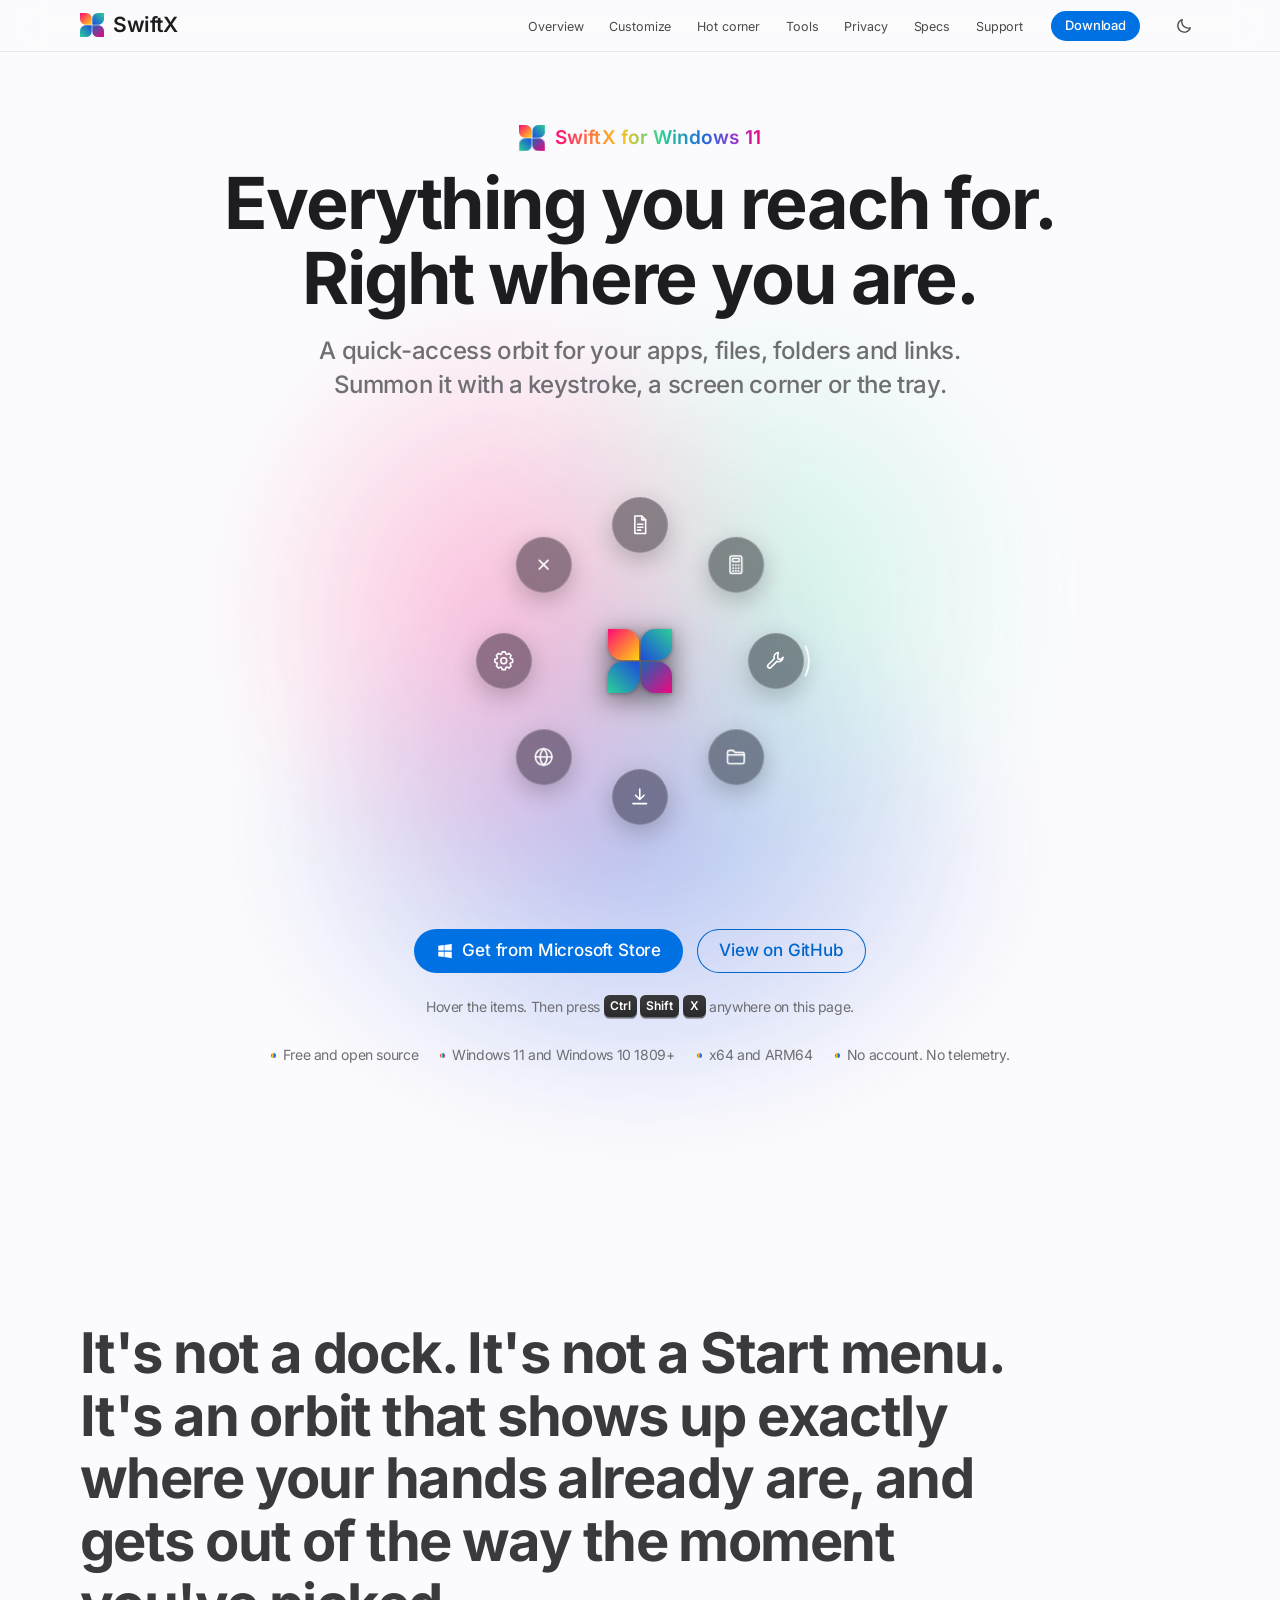
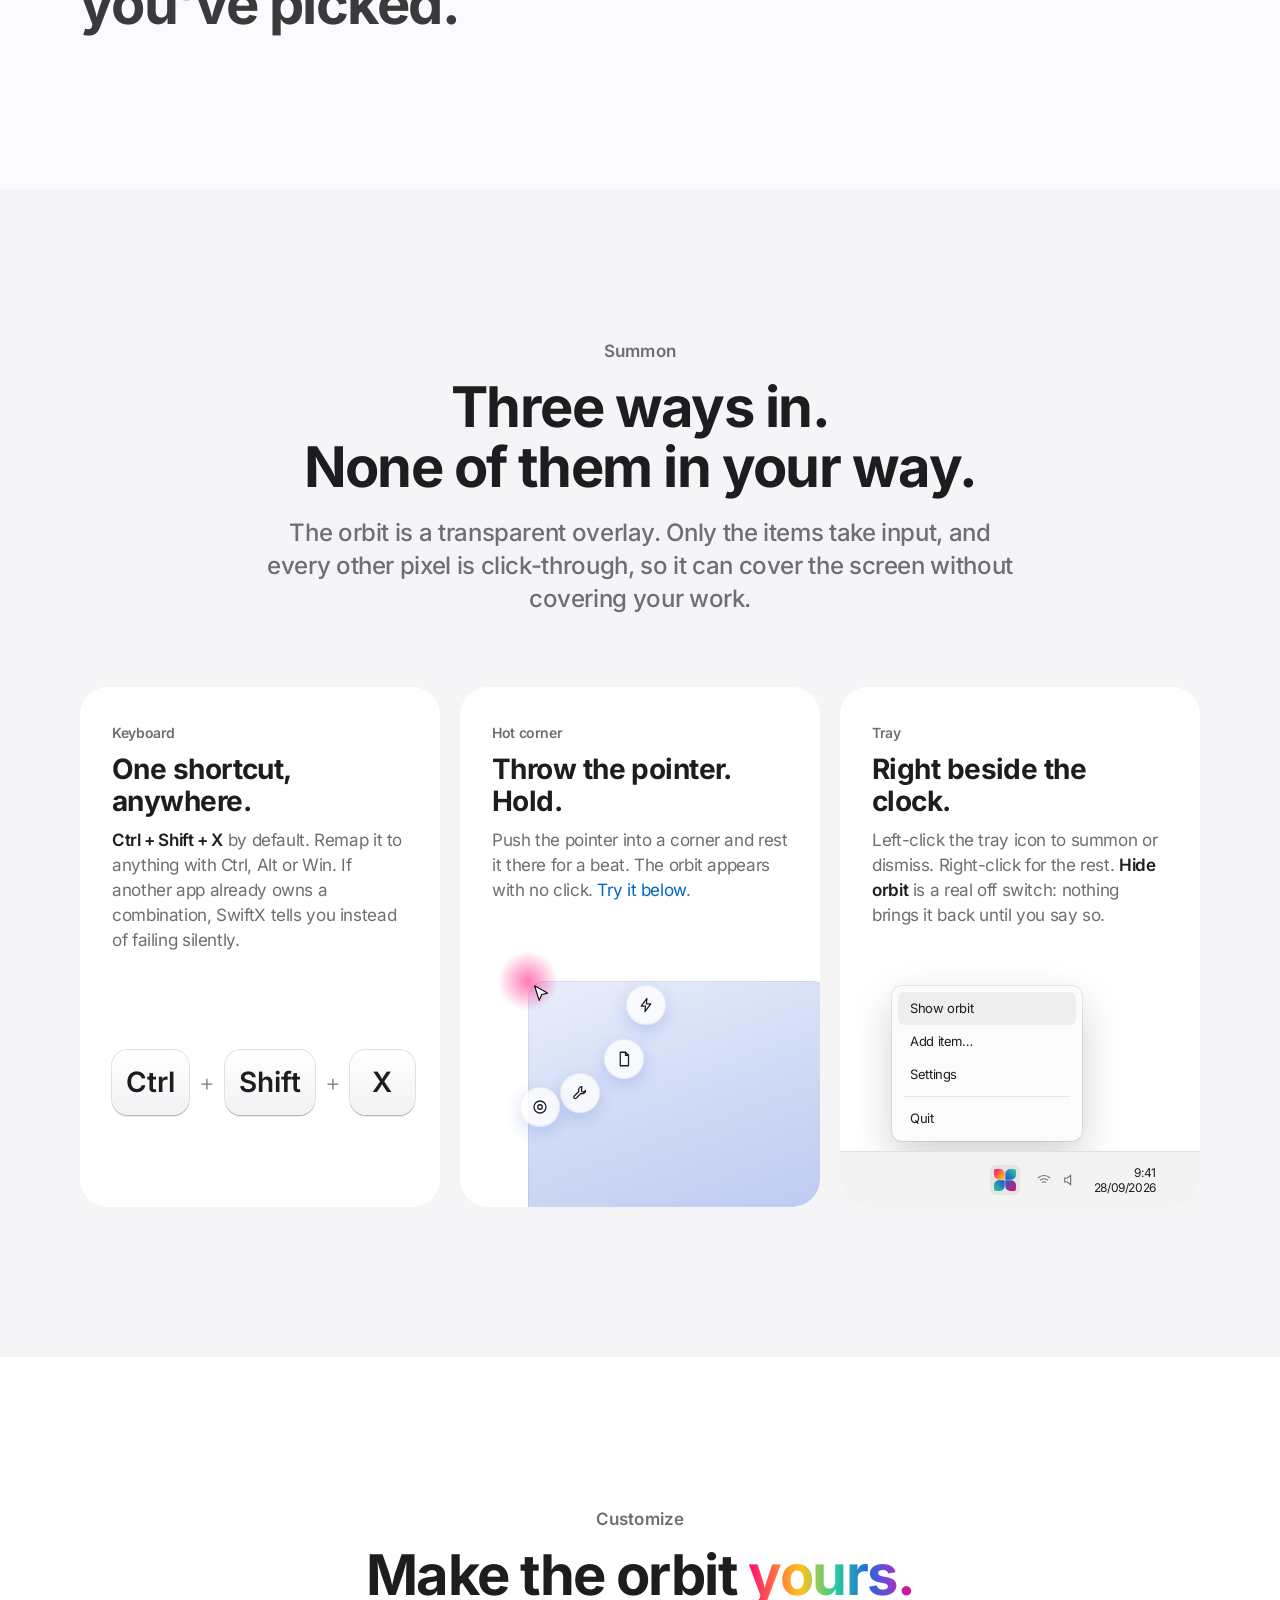
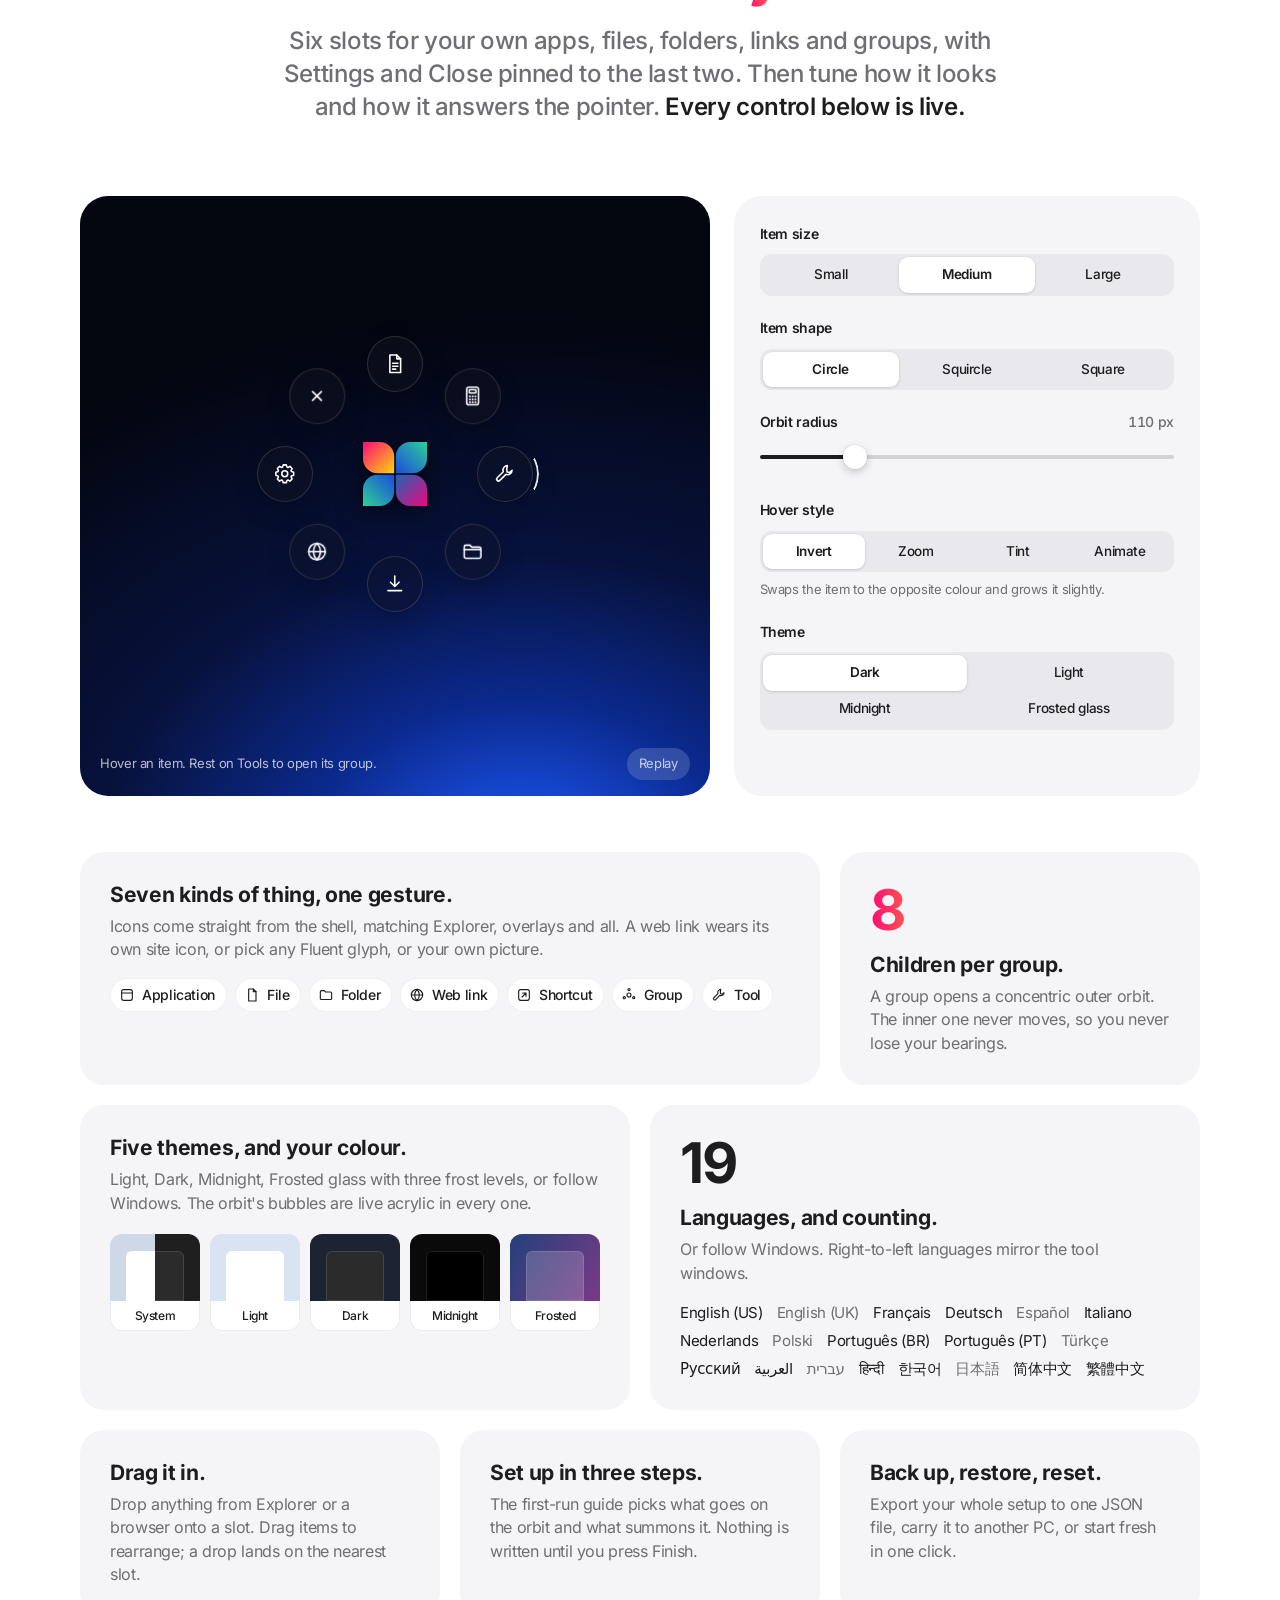
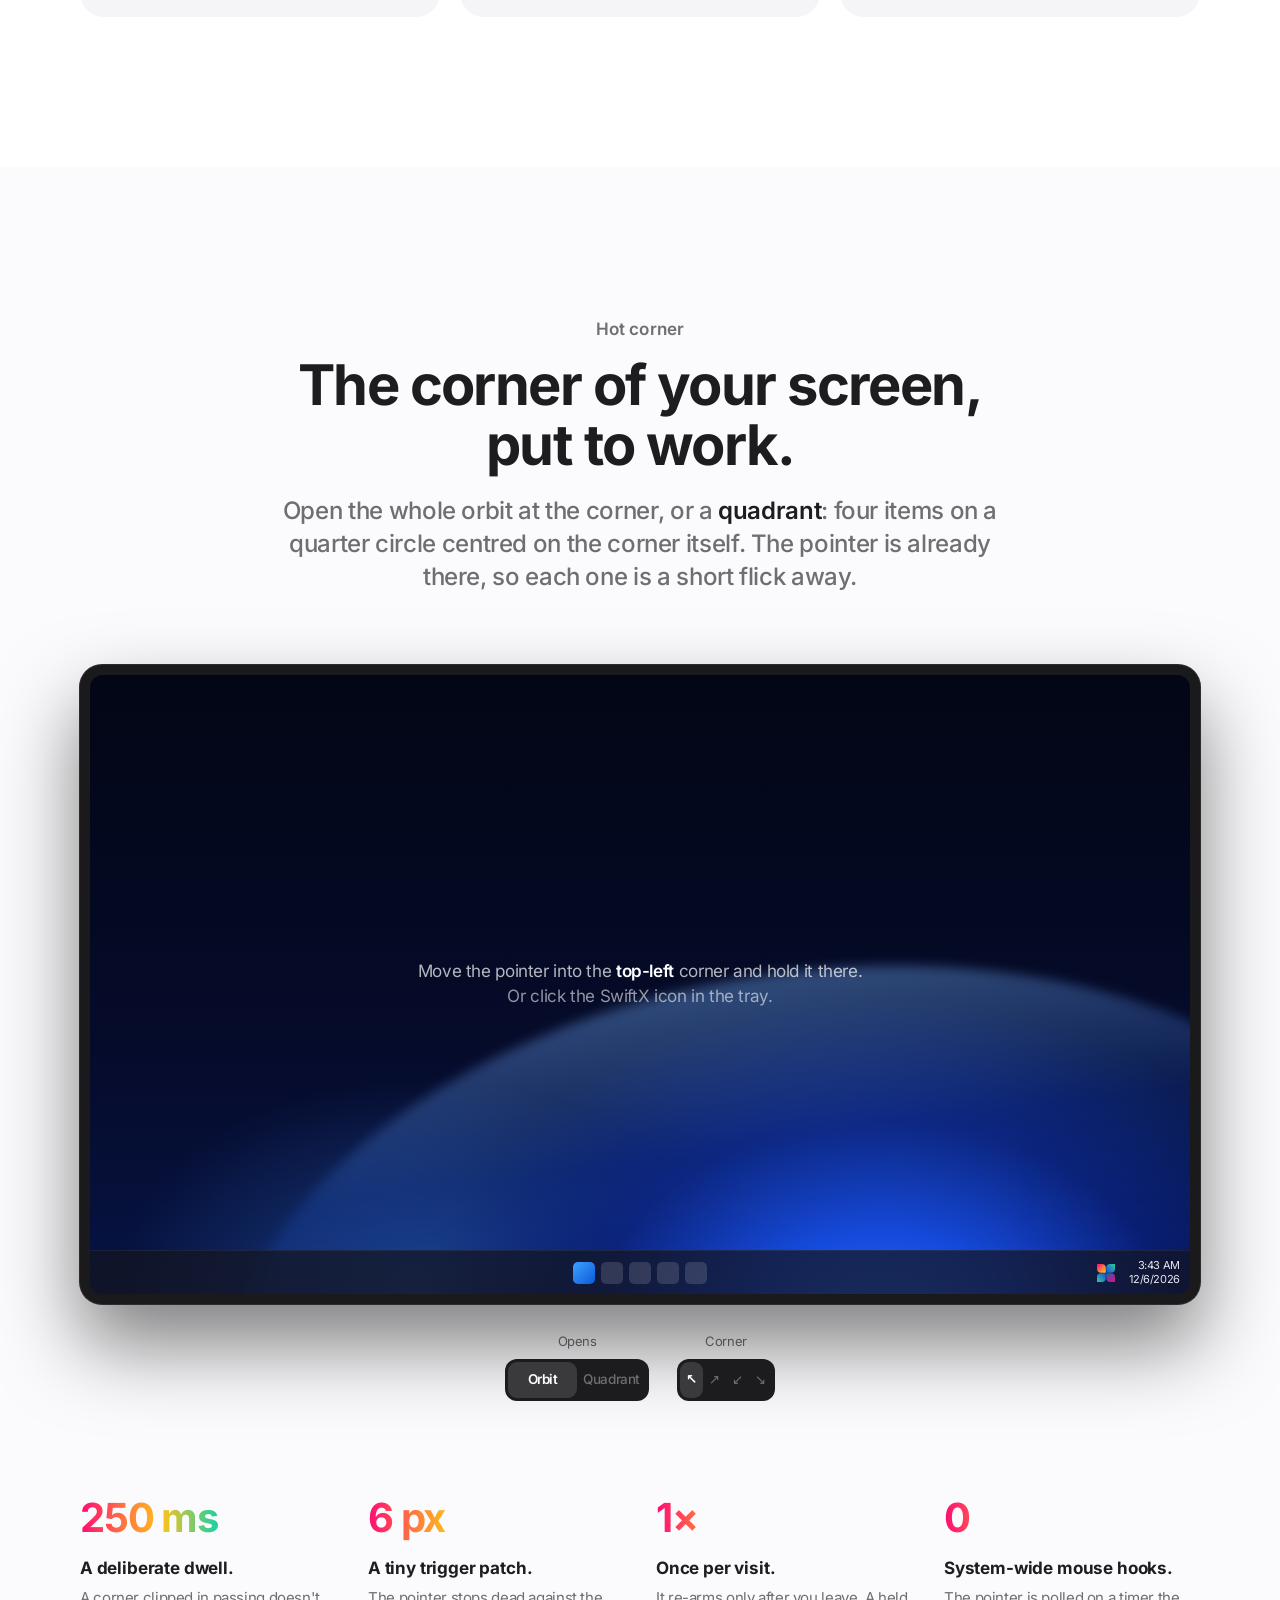
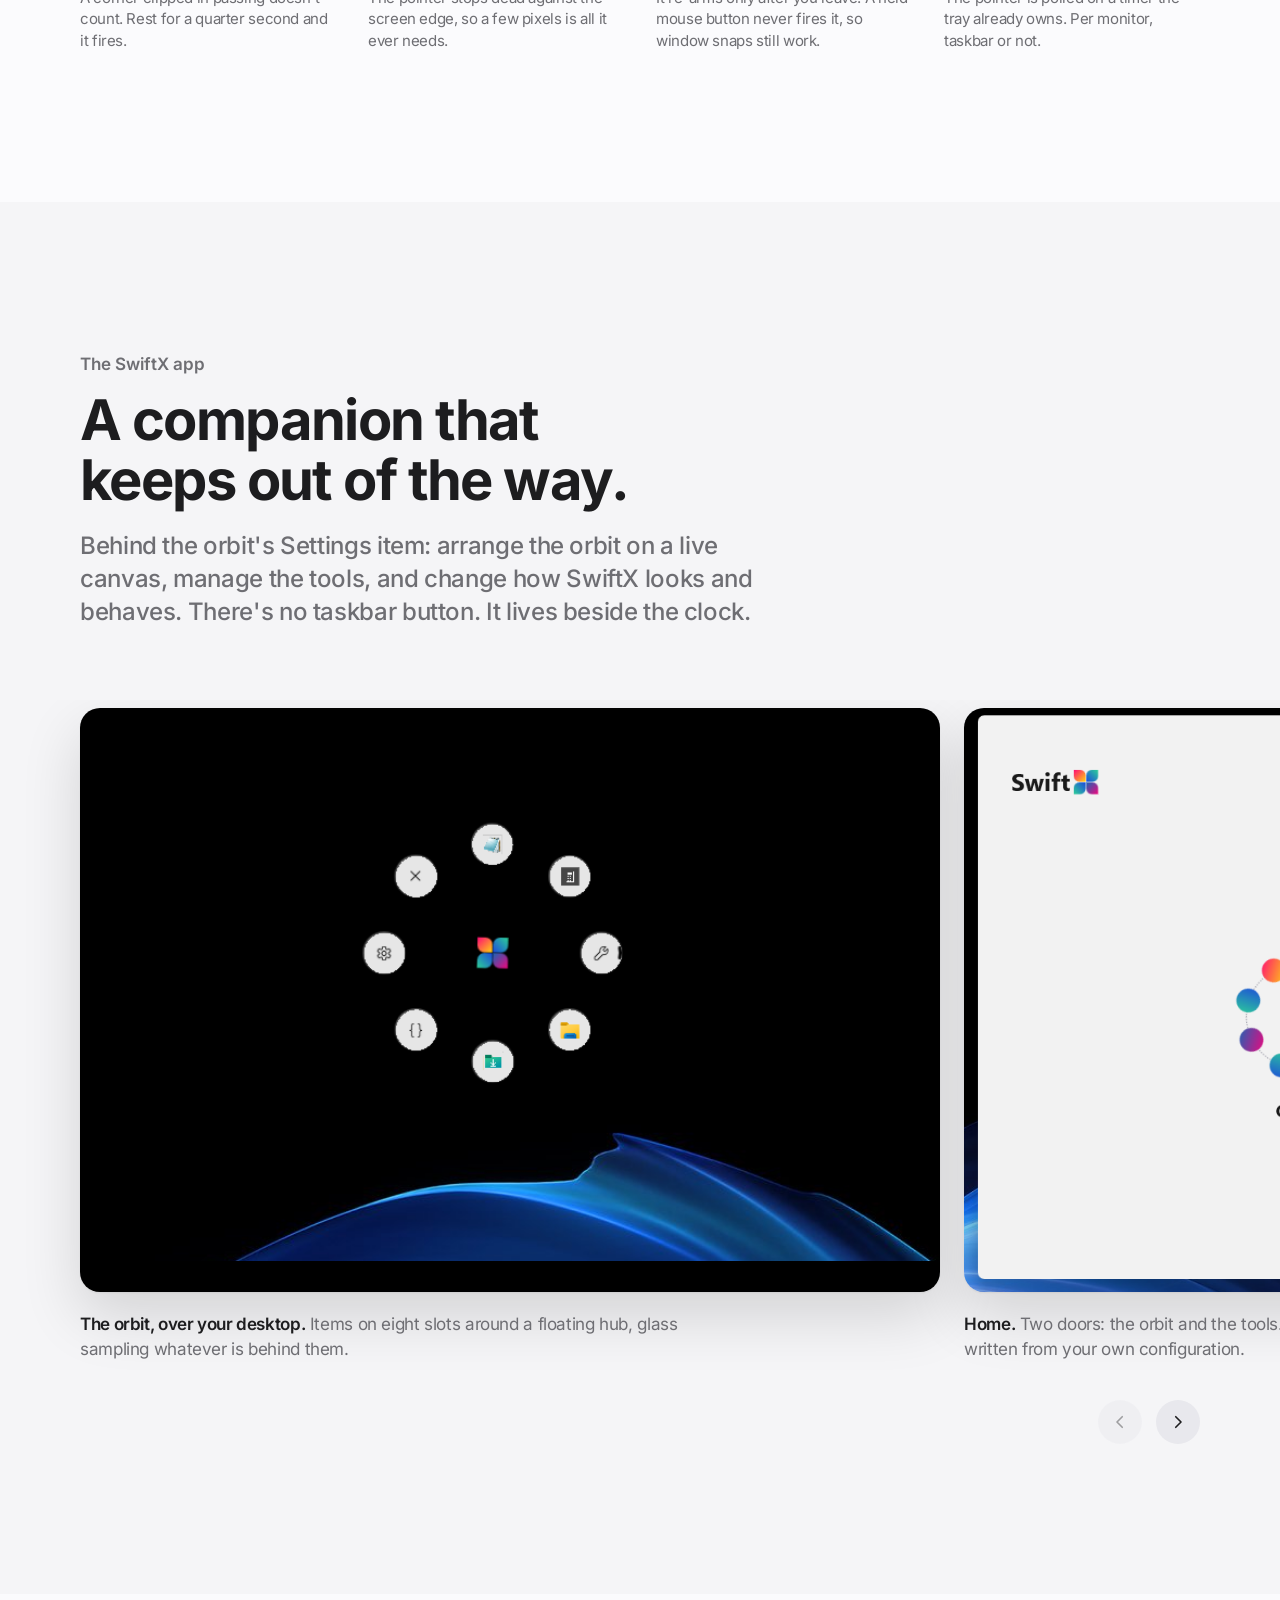
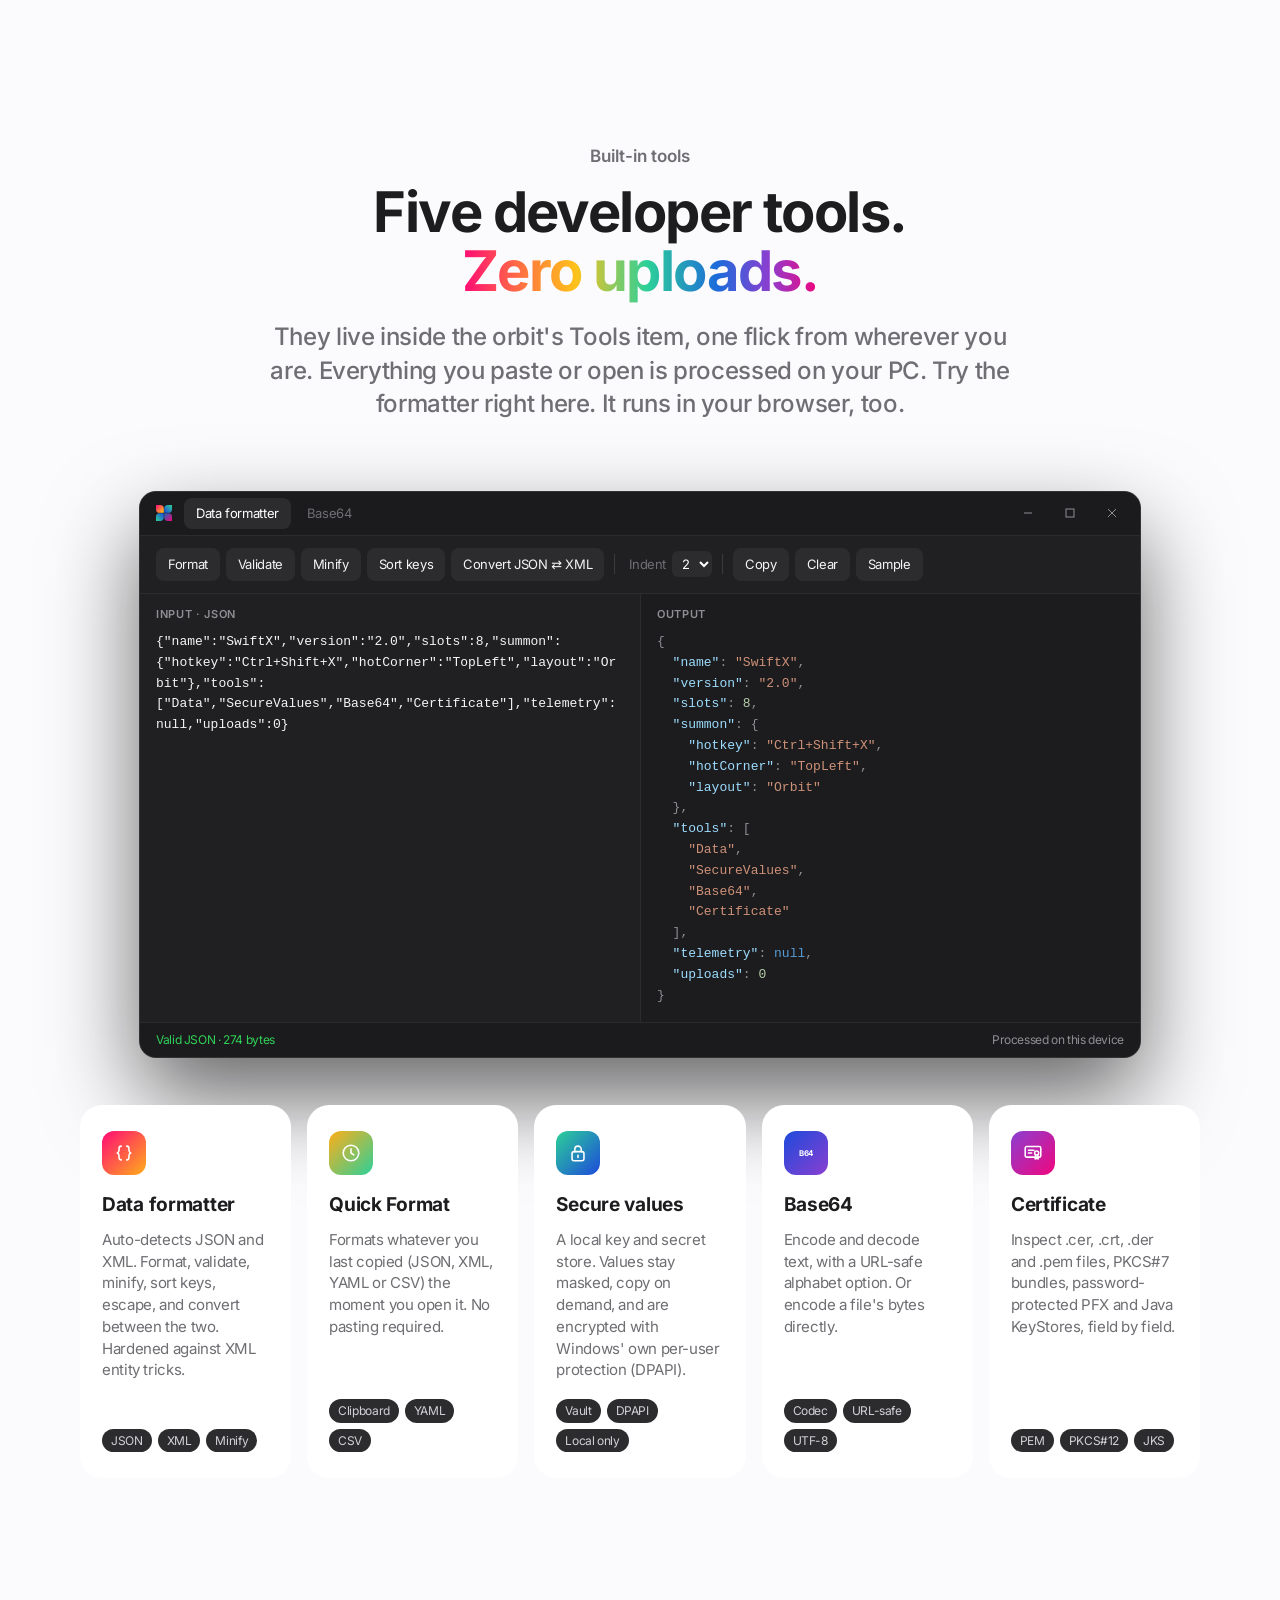
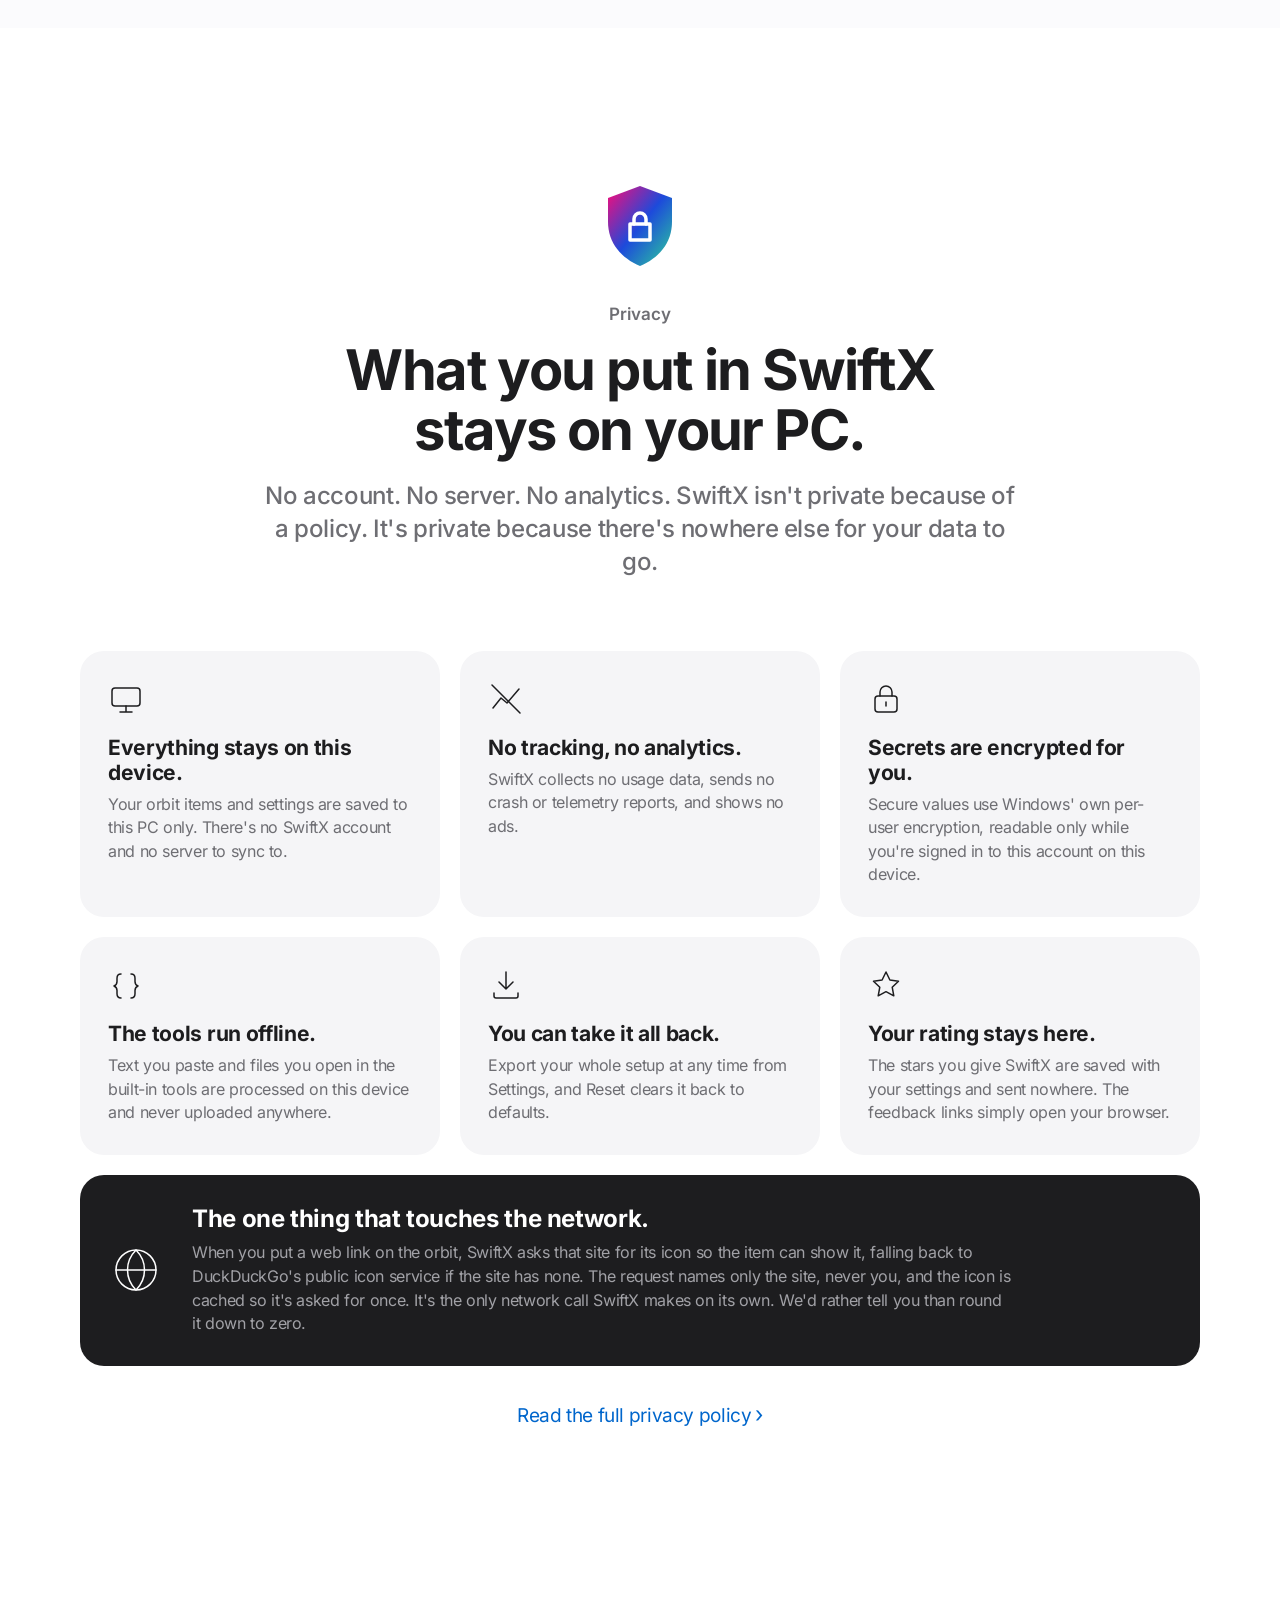
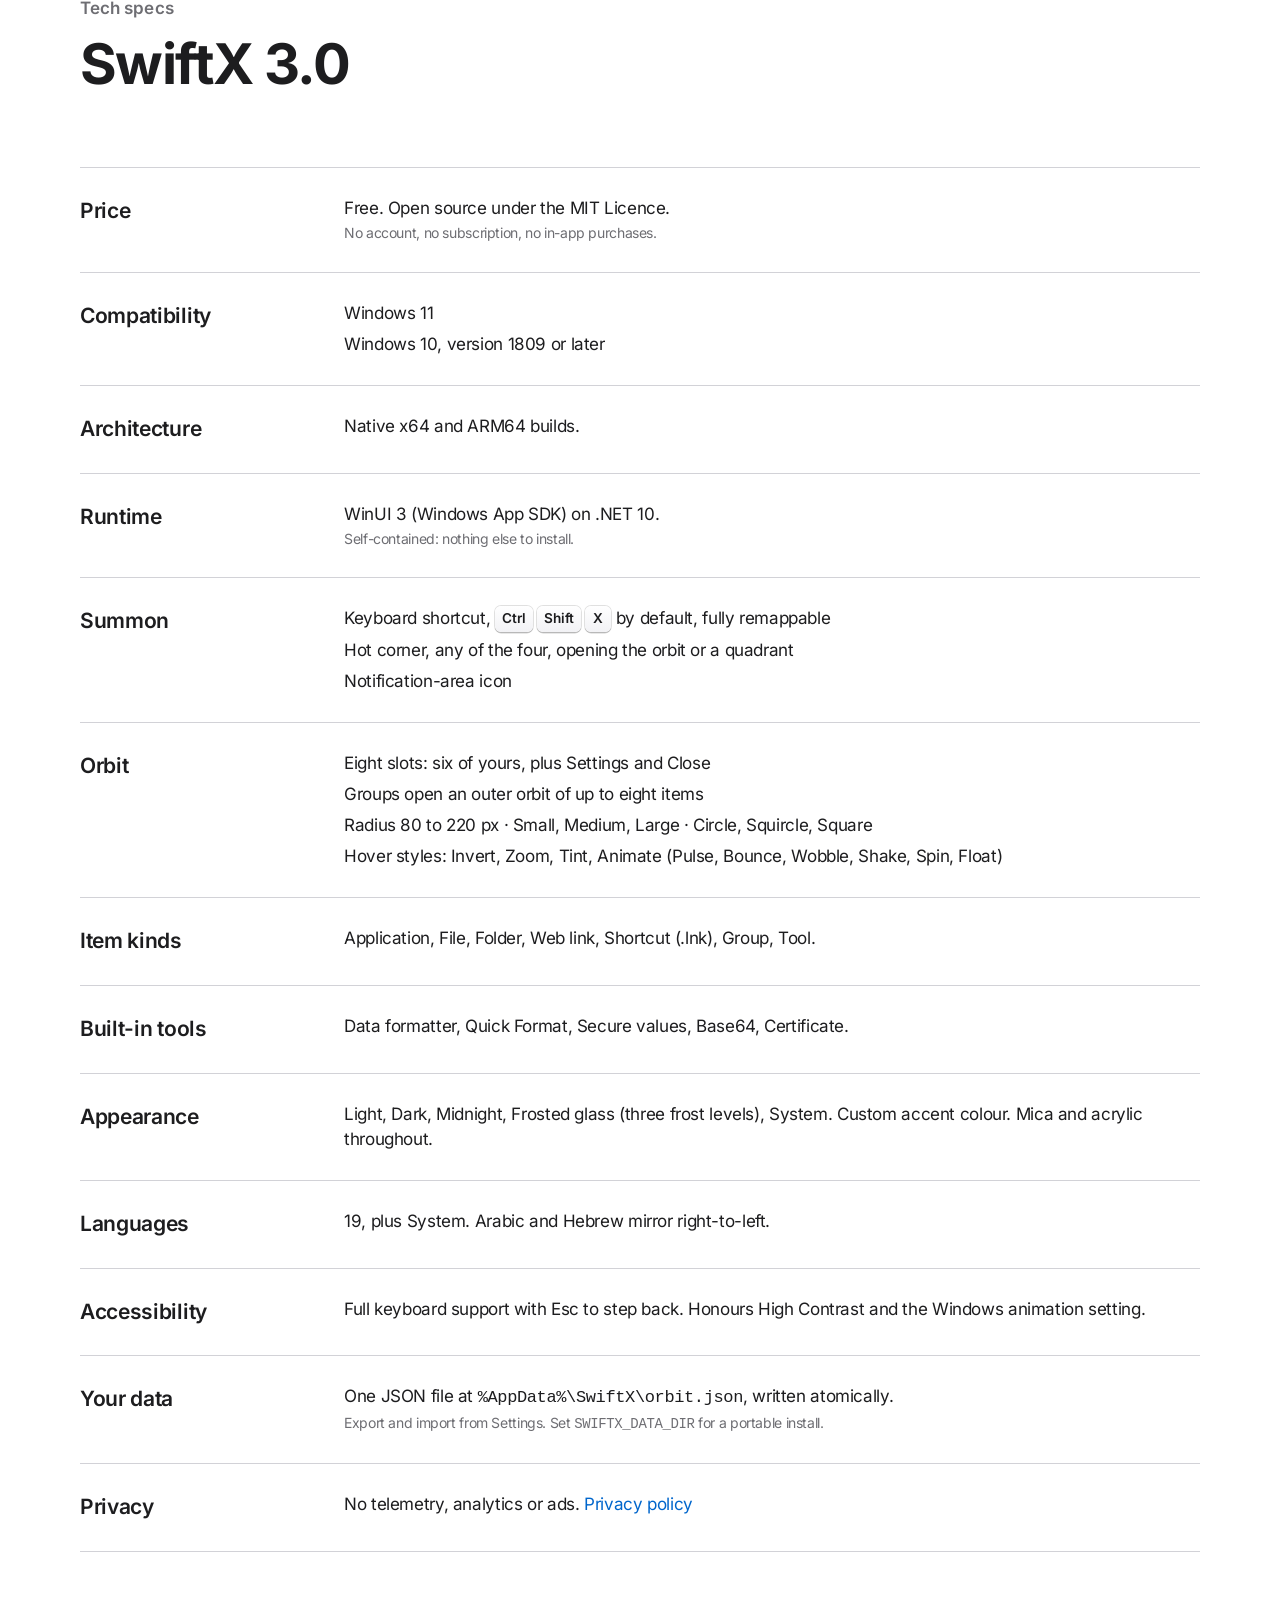
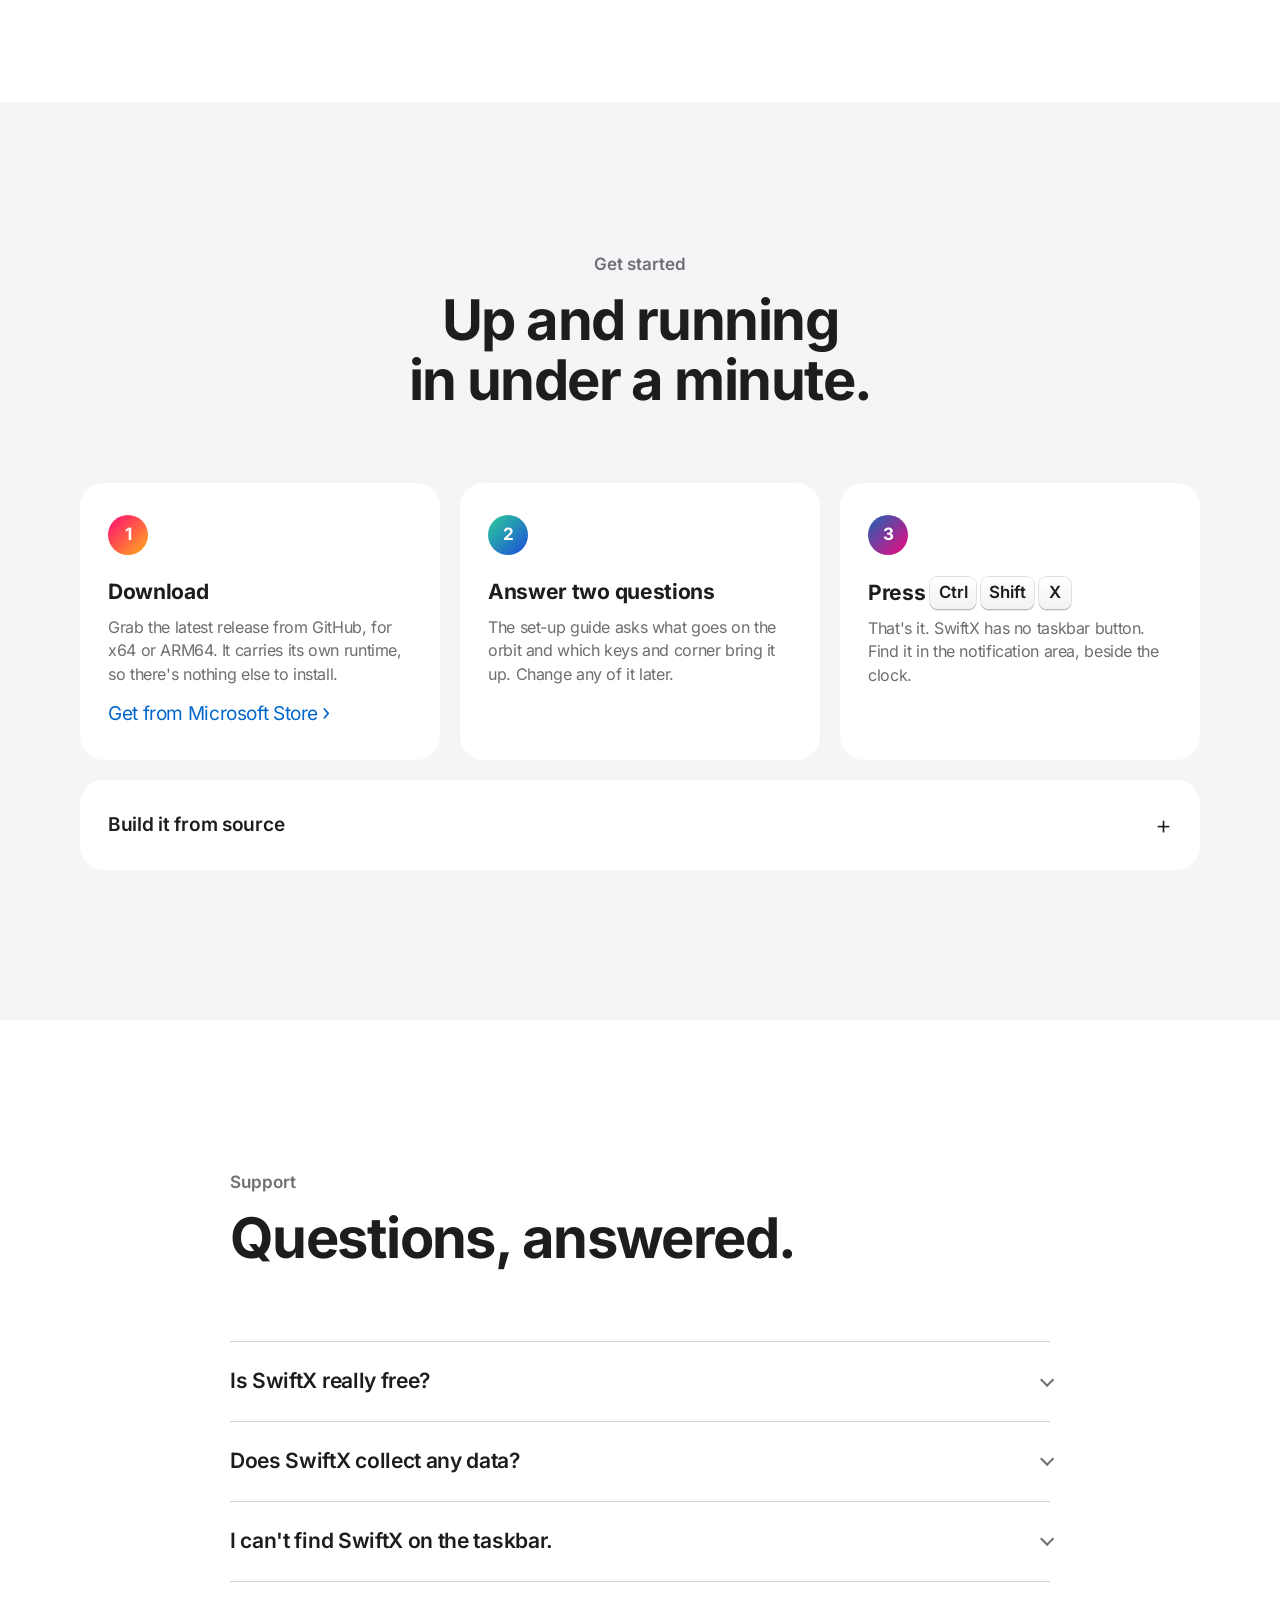
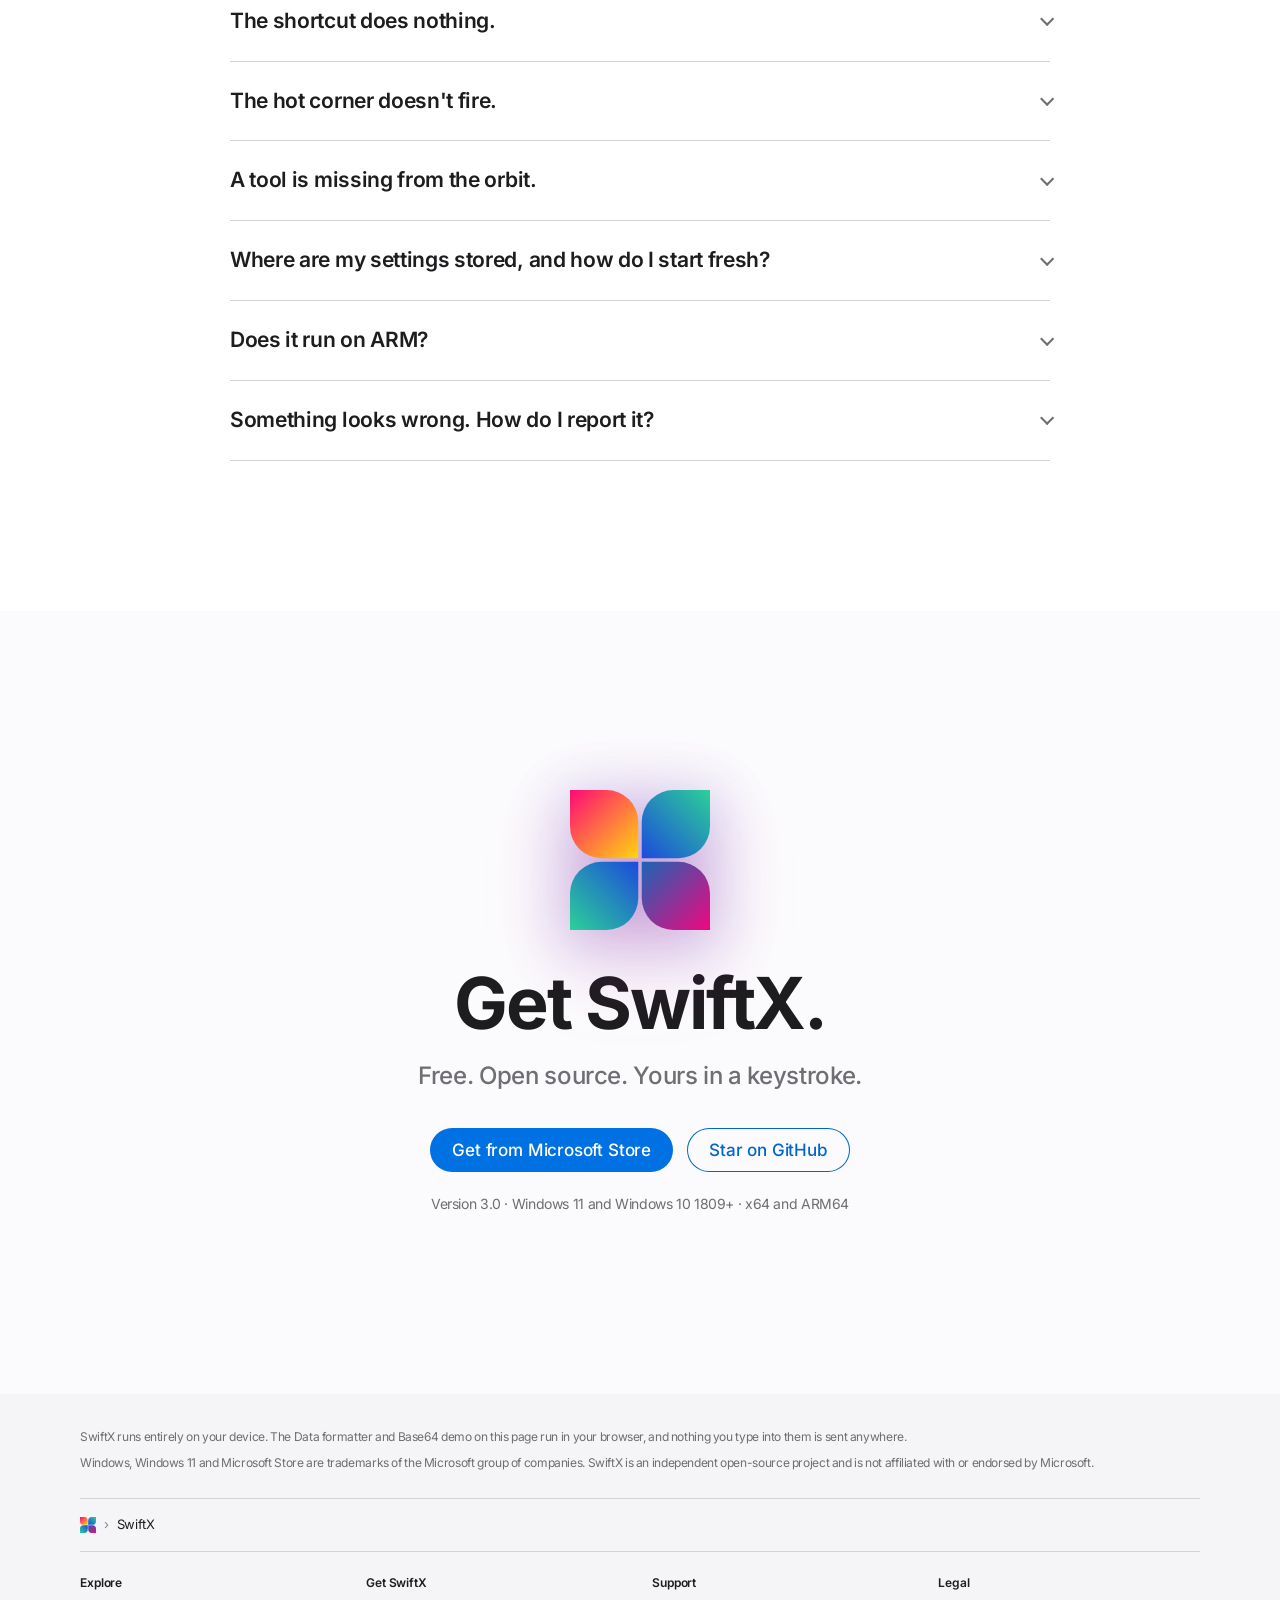
==== commit 5193e917: "Add privacy policy, terms and conditions, web manifest, and sitemap files" ====
--- a/website/index.html
+++ b/website/index.html
@@ -7,21 +7,21 @@
   <meta name="description" content="SwiftX is a free, open-source radial launcher for Windows 11. Summon an orbit of your apps, files, folders and links with a shortcut, a hot corner or the tray — plus built-in developer tools. No account, no telemetry.">
   <meta name="theme-color" content="#000000">
   <meta name="color-scheme" content="light dark">
-  <link rel="canonical" href="https://framedparadox.github.io/SwiftX/">
+  <link rel="canonical" href="https://YOUR-DOMAIN.COM/swiftx/">
 
   <meta property="og:type" content="website">
   <meta property="og:site_name" content="SwiftX">
   <meta property="og:title" content="SwiftX — Everything you reach for. Right where you are.">
   <meta property="og:description" content="A quick-access radial orbit for Windows 11. Launch apps, files, folders and links from one keystroke or a screen corner. Free, open source, private by design.">
-  <meta property="og:url" content="https://framedparadox.github.io/SwiftX/">
-  <meta property="og:image" content="https://framedparadox.github.io/SwiftX/assets/img/og.png">
+  <meta property="og:url" content="https://YOUR-DOMAIN.COM/swiftx/">
+  <meta property="og:image" content="https://YOUR-DOMAIN.COM/swiftx/assets/img/og.png">
   <meta property="og:image:width" content="1200">
   <meta property="og:image:height" content="630">
   <meta property="og:image:alt" content="The SwiftX orbit: eight glass items around the four-petal SwiftX mark.">
   <meta name="twitter:card" content="summary_large_image">
   <meta name="twitter:title" content="SwiftX — A quick-access orbit for Windows 11">
   <meta name="twitter:description" content="Summon your apps, files, folders and links with one keystroke or a screen corner. Free and open source.">
-  <meta name="twitter:image" content="https://framedparadox.github.io/SwiftX/assets/img/og.png">
+  <meta name="twitter:image" content="https://YOUR-DOMAIN.COM/swiftx/assets/img/og.png">
 
   <link rel="icon" href="favicon.svg" type="image/svg+xml">
   <link rel="icon" href="assets/img/favicon-32.png" sizes="32x32" type="image/png">
@@ -30,6 +30,8 @@
 
   <link rel="preload" href="assets/fonts/inter-latin-var.woff2" as="font" type="font/woff2" crossorigin>
   <link rel="stylesheet" href="assets/css/site.css">
+  <link rel="stylesheet" href="assets/css/theme.css">
+  <script src="assets/js/theme.js"></script>
 
   <script type="application/ld+json">
   {
@@ -40,12 +42,12 @@
     "applicationCategory": "UtilitiesApplication",
     "operatingSystem": "Windows 10 version 1809 or later, Windows 11",
     "processorRequirements": "x64, ARM64",
-    "softwareVersion": "2.0",
+    "softwareVersion": "3.0",
     "license": "https://opensource.org/licenses/MIT",
     "offers": { "@type": "Offer", "price": "0", "priceCurrency": "USD" },
-    "downloadUrl": "https://github.com/framedparadox/SwiftX/releases/latest",
-    "url": "https://framedparadox.github.io/SwiftX/",
-    "image": "https://framedparadox.github.io/SwiftX/assets/img/og.png"
+    "downloadUrl": "https://apps.microsoft.com/detail/9pk5wx5sswts",
+    "url": "https://YOUR-DOMAIN.COM/swiftx/",
+    "image": "https://YOUR-DOMAIN.COM/swiftx/assets/img/og.png"
   }
   </script>
 </head>
@@ -70,7 +72,8 @@
         <li><a href="#specs">Specs</a></li>
         <li><a href="#faq">Support</a></li>
       </ul>
-      <a class="btn btn-primary btn-sm" href="https://github.com/framedparadox/SwiftX/releases/latest">Download</a>
+      <!-- TODO: replace with real product id when listing goes live (matches StoreFeedback.ProductId in the app) -->
+      <a class="btn btn-primary btn-sm" href="https://apps.microsoft.com/detail/9pk5wx5sswts">Download</a>
     </div>
   </nav>
 
@@ -88,9 +91,10 @@
 
       <div class="wrap">
         <div class="hero-ctas">
-          <a class="btn btn-primary" href="https://github.com/framedparadox/SwiftX/releases/latest">
+          <!-- TODO: replace with real product id when listing goes live -->
+          <a class="btn btn-primary" href="https://apps.microsoft.com/detail/0000000000000">
             <svg viewBox="0 0 24 24" fill="currentColor" aria-hidden="true"><path d="M3 5.1 10.4 4v7.2H3zm0 13.8 7.4 1.1v-7.1H3zm8.3 1.2L21 21.5v-8.6h-9.7zm0-16.2v7.3H21V2.5z"/></svg>
-            Download for Windows
+            Get from Microsoft Store
           </a>
           <a class="btn btn-ghost" href="https://github.com/framedparadox/SwiftX">View on GitHub</a>
         </div>
@@ -590,7 +594,7 @@
       <div class="wrap">
         <div class="section-head reveal">
           <p class="eyebrow">Tech specs</p>
-          <h2 class="title">SwiftX 2.0</h2>
+          <h2 class="title">SwiftX 3.0</h2>
         </div>
         <dl class="specs">
           <div class="spec"><dt>Price</dt><dd>Free. Open source under the MIT Licence.<small>No account, no subscription, no in-app purchases.</small></dd></div>
@@ -621,7 +625,7 @@
           <div class="step reveal">
             <h3>Download</h3>
             <p>Grab the latest release from GitHub, for x64 or ARM64. It carries its own runtime, so there's nothing else to install.</p>
-            <p style="margin-top:14px"><a class="link-arrow" href="https://github.com/framedparadox/SwiftX/releases/latest">Latest release</a></p>
+            <p style="margin-top:14px"><a class="link-arrow" href="https://apps.microsoft.com/detail/0000000000000">Get from Microsoft Store</a></p>
           </div>
           <div class="step reveal">
             <h3>Answer two questions</h3>
@@ -712,10 +716,11 @@
         <h2 class="headline">Get SwiftX.</h2>
         <p class="lede">Free. Open source. Yours in a keystroke.</p>
         <div class="hero-ctas">
-          <a class="btn btn-primary" href="https://github.com/framedparadox/SwiftX/releases/latest">Download for Windows</a>
+          <!-- TODO: replace with real product id when listing goes live -->
+          <a class="btn btn-primary" href="https://apps.microsoft.com/detail/0000000000000">Get from Microsoft Store</a>
           <a class="btn btn-ghost" href="https://github.com/framedparadox/SwiftX">Star on GitHub</a>
         </div>
-        <small>Version 2.0 · Windows 11 and Windows 10 1809+ · x64 and ARM64</small>
+        <small>Version 3.0 · Windows 11 and Windows 10 1809+ · x64 and ARM64</small>
       </div>
     </section>
   </main>
@@ -730,7 +735,7 @@
       <div class="footer-crumb"><img src="assets/img/mark.svg" alt="" width="16" height="16"><span class="chev">›</span><span>SwiftX</span></div>
       <div class="footer-cols">
         <div><h4>Explore</h4><ul><li><a href="#summon">Overview</a></li><li><a href="#customize">Customize</a></li><li><a href="#corner">Hot corner</a></li><li><a href="#tools">Built-in tools</a></li><li><a href="#specs">Tech specs</a></li></ul></div>
-        <div><h4>Get SwiftX</h4><ul><li><a href="https://github.com/framedparadox/SwiftX/releases/latest">Download</a></li><li><a href="https://github.com/framedparadox/SwiftX/releases">Release notes</a></li><li><a href="#start">Build from source</a></li></ul></div>
+        <div><h4>Get SwiftX</h4><ul><li><a href="https://apps.microsoft.com/detail/0000000000000">Microsoft Store</a></li><li><a href="https://github.com/framedparadox/SwiftX/releases/latest">GitHub release</a></li><li><a href="https://github.com/framedparadox/SwiftX/releases">Release notes</a></li><li><a href="#start">Build from source</a></li></ul></div>
         <div><h4>Support</h4><ul><li><a href="#faq">FAQ</a></li><li><a href="https://github.com/framedparadox/SwiftX/issues">Report an issue</a></li><li><a href="https://github.com/framedparadox/SwiftX#readme">Documentation</a></li></ul></div>
         <div><h4>Legal</h4><ul><li><a href="privacy.html">Privacy policy</a></li><li><a href="terms.html">Terms and conditions</a></li><li><a href="https://github.com/framedparadox/SwiftX/blob/main/LICENSE">MIT Licence</a></li></ul></div>
       </div>
--- a/website/assets/css/theme.css
+++ b/website/assets/css/theme.css
@@ -0,0 +1,48 @@
+/* Light / dark theme layer. Loaded after site.css; remaps its tokens. */
+html[data-theme="light"] {
+  color-scheme: light;
+  /* "night" stages become light stages */
+  --night: #fbfbfd;
+  --night-2: #f5f5f7;
+  --night-card: #ffffff;
+  --night-line: #d2d2d7;
+  --night-ink: #1d1d1f;
+  --night-ink-2: #6e6e73;
+  --link-dark: #0066cc;
+  --paper: #ffffff;
+  --paper-2: #f5f5f7;
+  --paper-3: #e8e8ed;
+}
+html[data-theme="dark"] {
+  color-scheme: dark;
+  --ink: #f5f5f7;
+  --ink-2: #a1a1a6;
+  --ink-3: #86868b;
+  --paper: #000000;
+  --paper-2: #1c1c1e;
+  --paper-3: #2c2c2e;
+  --line: #38383a;
+  --link: #2997ff;
+}
+html[data-theme="light"], html[data-theme="light"] body { background: var(--night); }
+html[data-theme="dark"] .nav, html[data-theme="dark"] .nav.is-light {
+  background: rgba(0,0,0,.72); color: #f5f5f7; border-bottom-color: rgba(255,255,255,.1);
+}
+html[data-theme="light"] .nav, html[data-theme="light"] .nav.is-light {
+  background: rgba(251,251,253,.78); color: #1d1d1f; border-bottom-color: rgba(0,0,0,.08);
+}
+
+/* ---- Toggle button (inline in nav, right of the Download button) ---------- */
+.theme-toggle {
+  flex: none; display: inline-grid; place-items: center; width: 32px; height: 32px; padding: 0;
+  margin-left: 4px; border: 0; border-radius: 50%; background: transparent; color: inherit;
+  cursor: pointer; opacity: .8; transition: opacity .2s, background-color .2s;
+}
+.theme-toggle:hover { opacity: 1; background: rgba(128,128,128,.18); }
+.theme-toggle svg { width: 18px; height: 18px; fill: none; stroke: currentColor; stroke-width: 1.7; stroke-linecap: round; stroke-linejoin: round; }
+.theme-toggle .i-moon { display: none; }
+html[data-theme="light"] .theme-toggle .i-sun { display: none; }
+html[data-theme="light"] .theme-toggle .i-moon { display: block; }
+html[data-theme="dark"] .theme-toggle .i-sun { display: block; }
+@media (max-width: 860px) { .theme-toggle { margin-left: 4px; } }
+
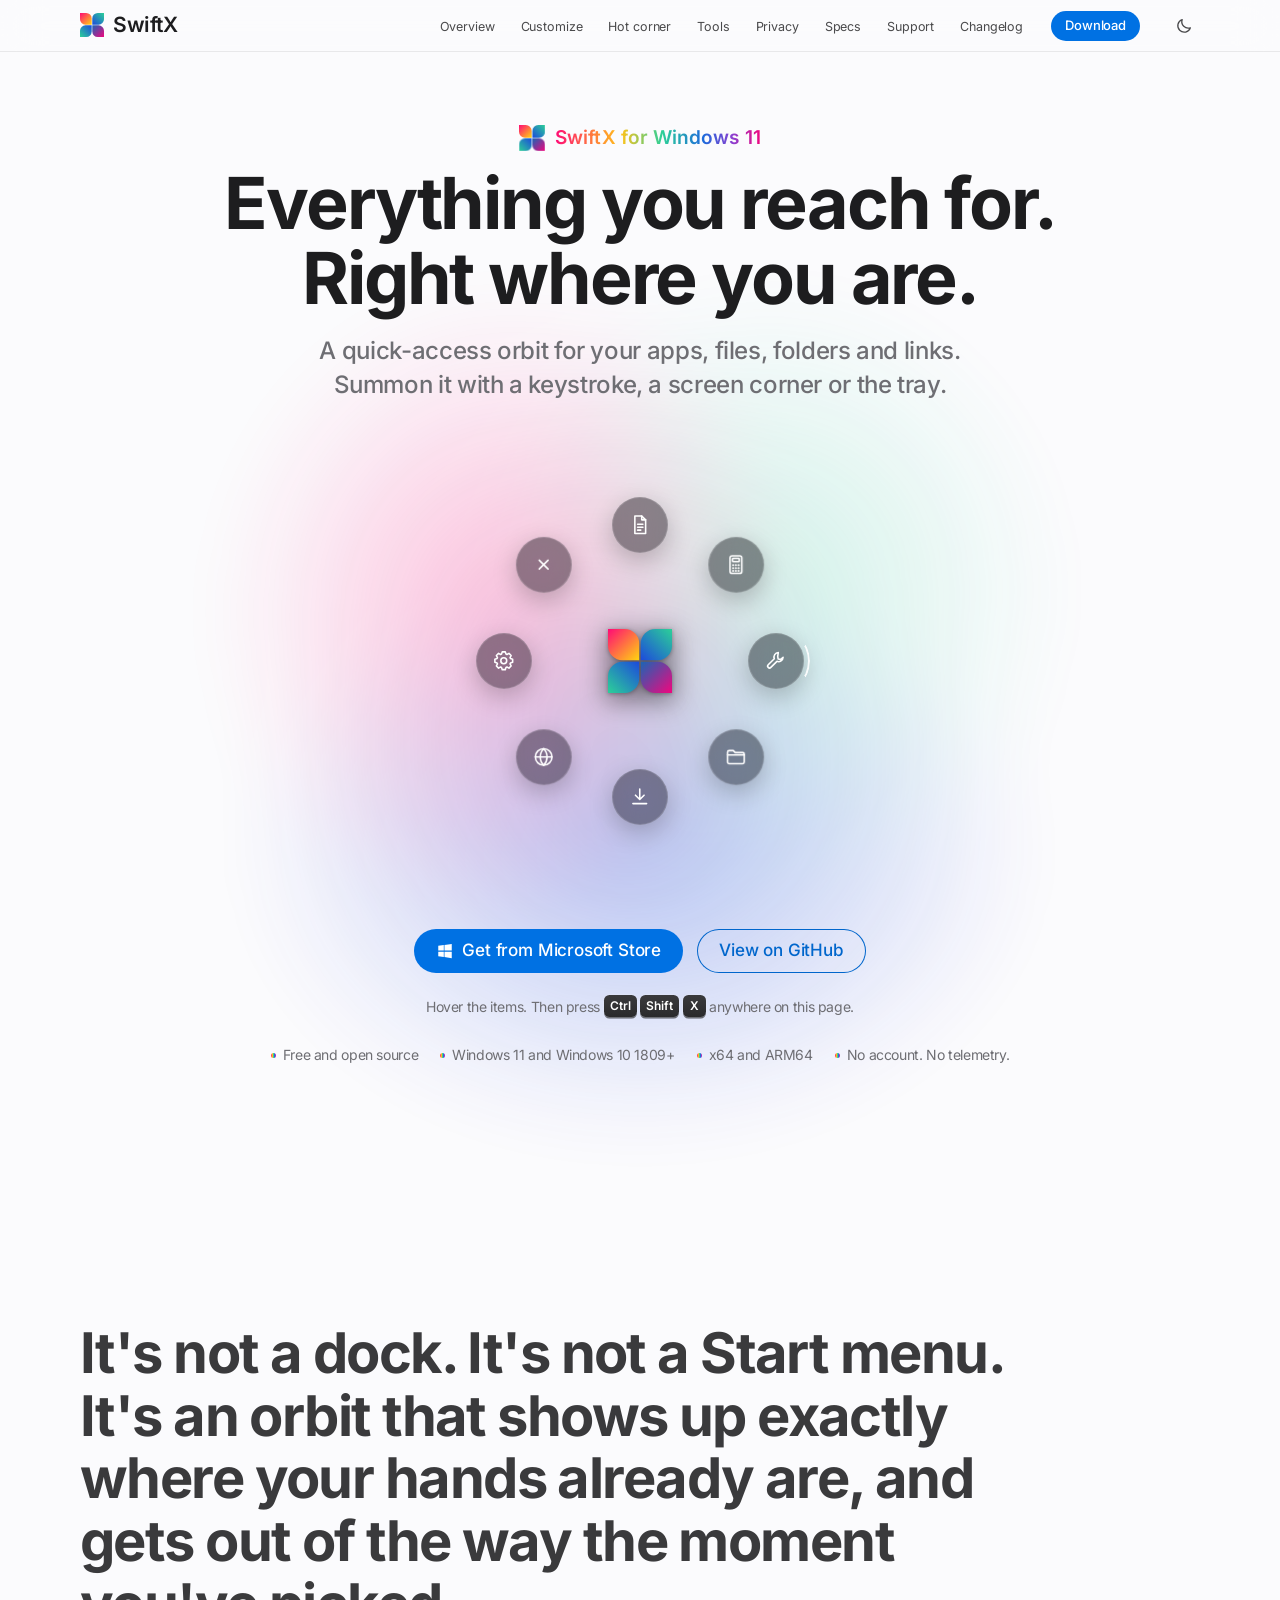
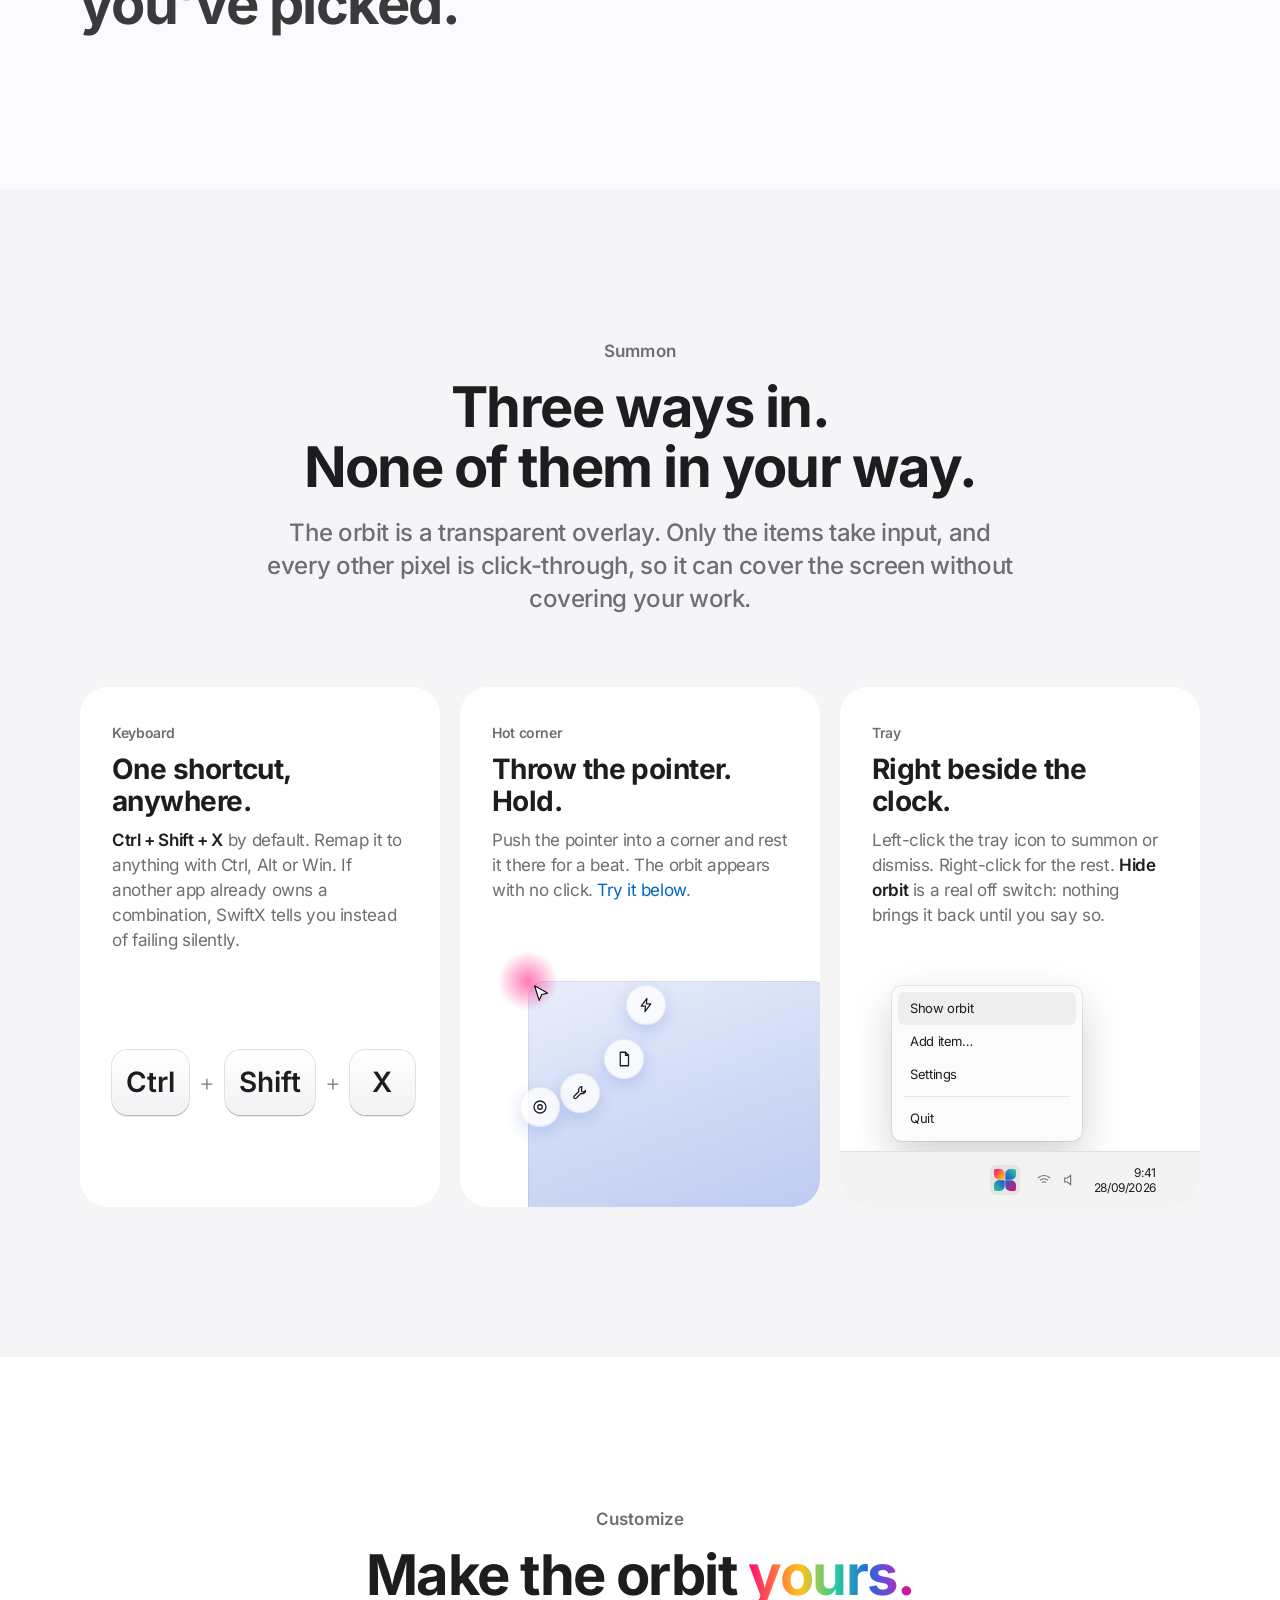
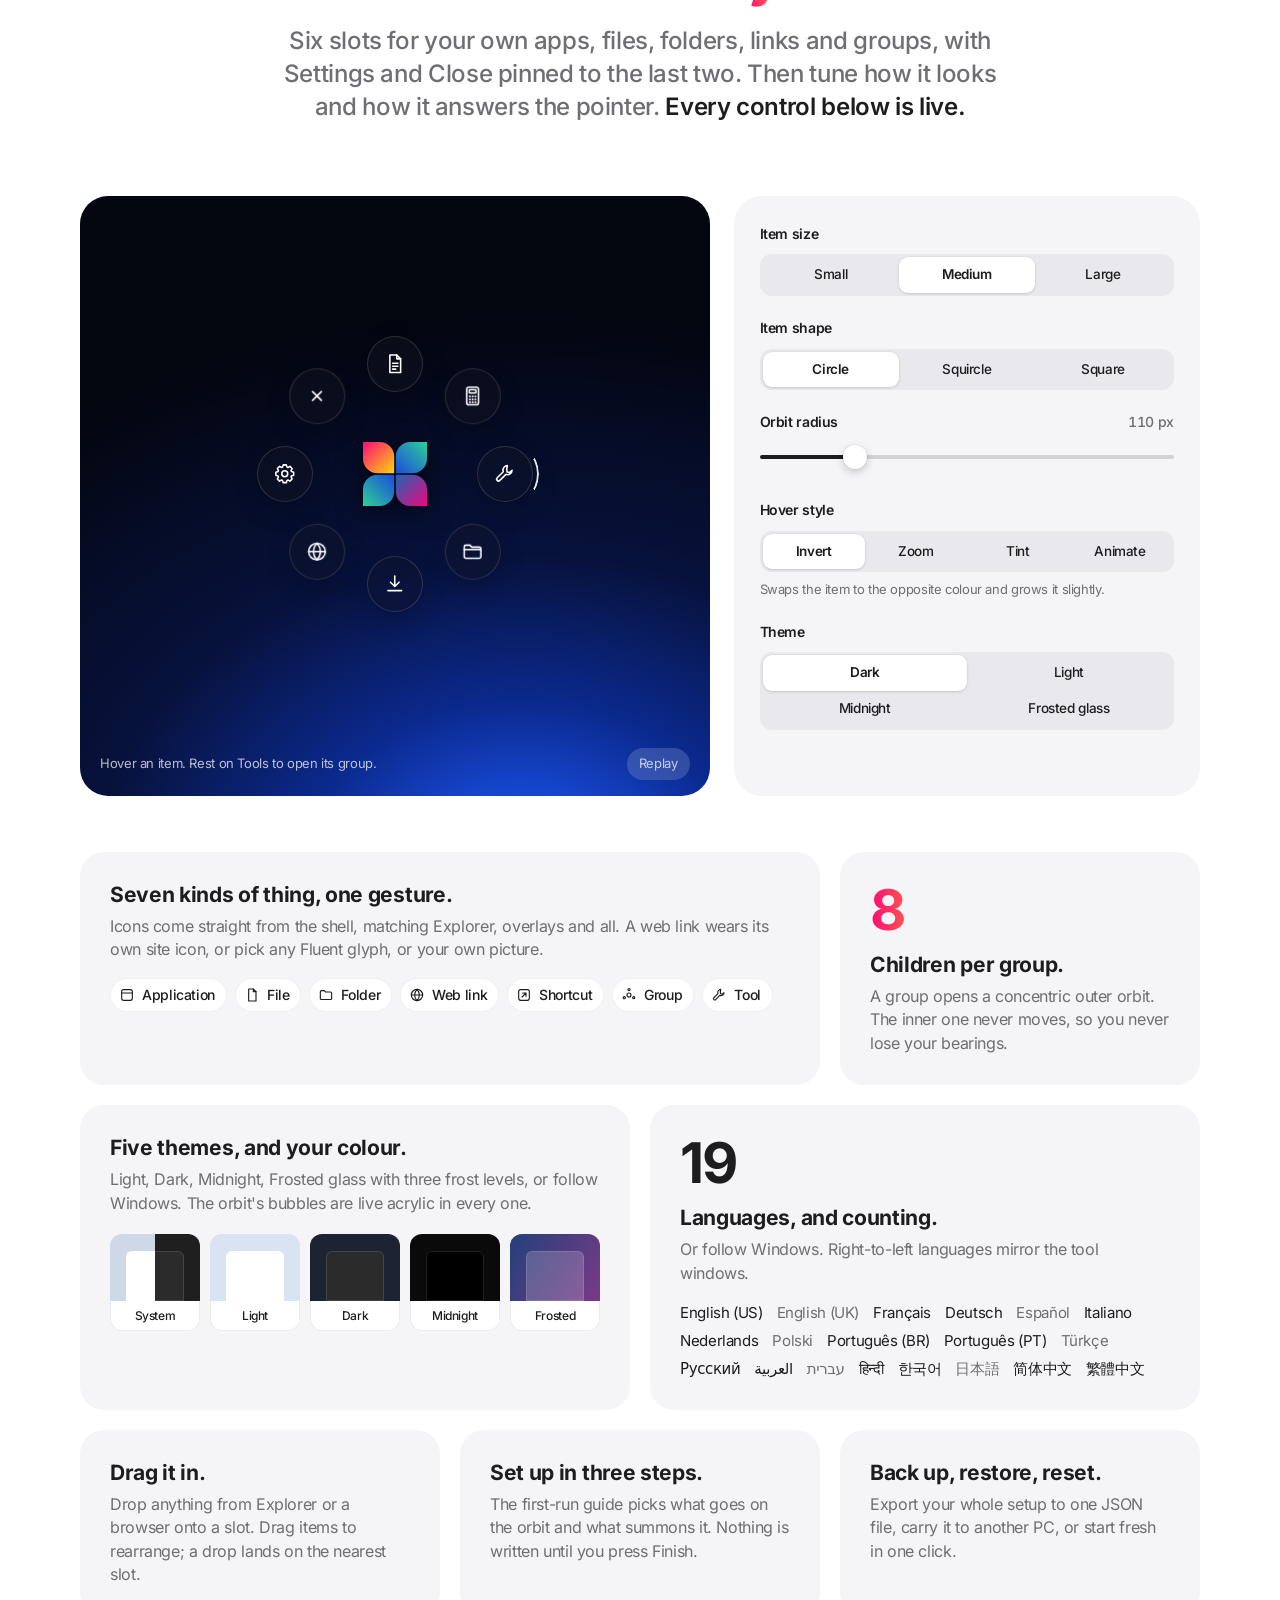
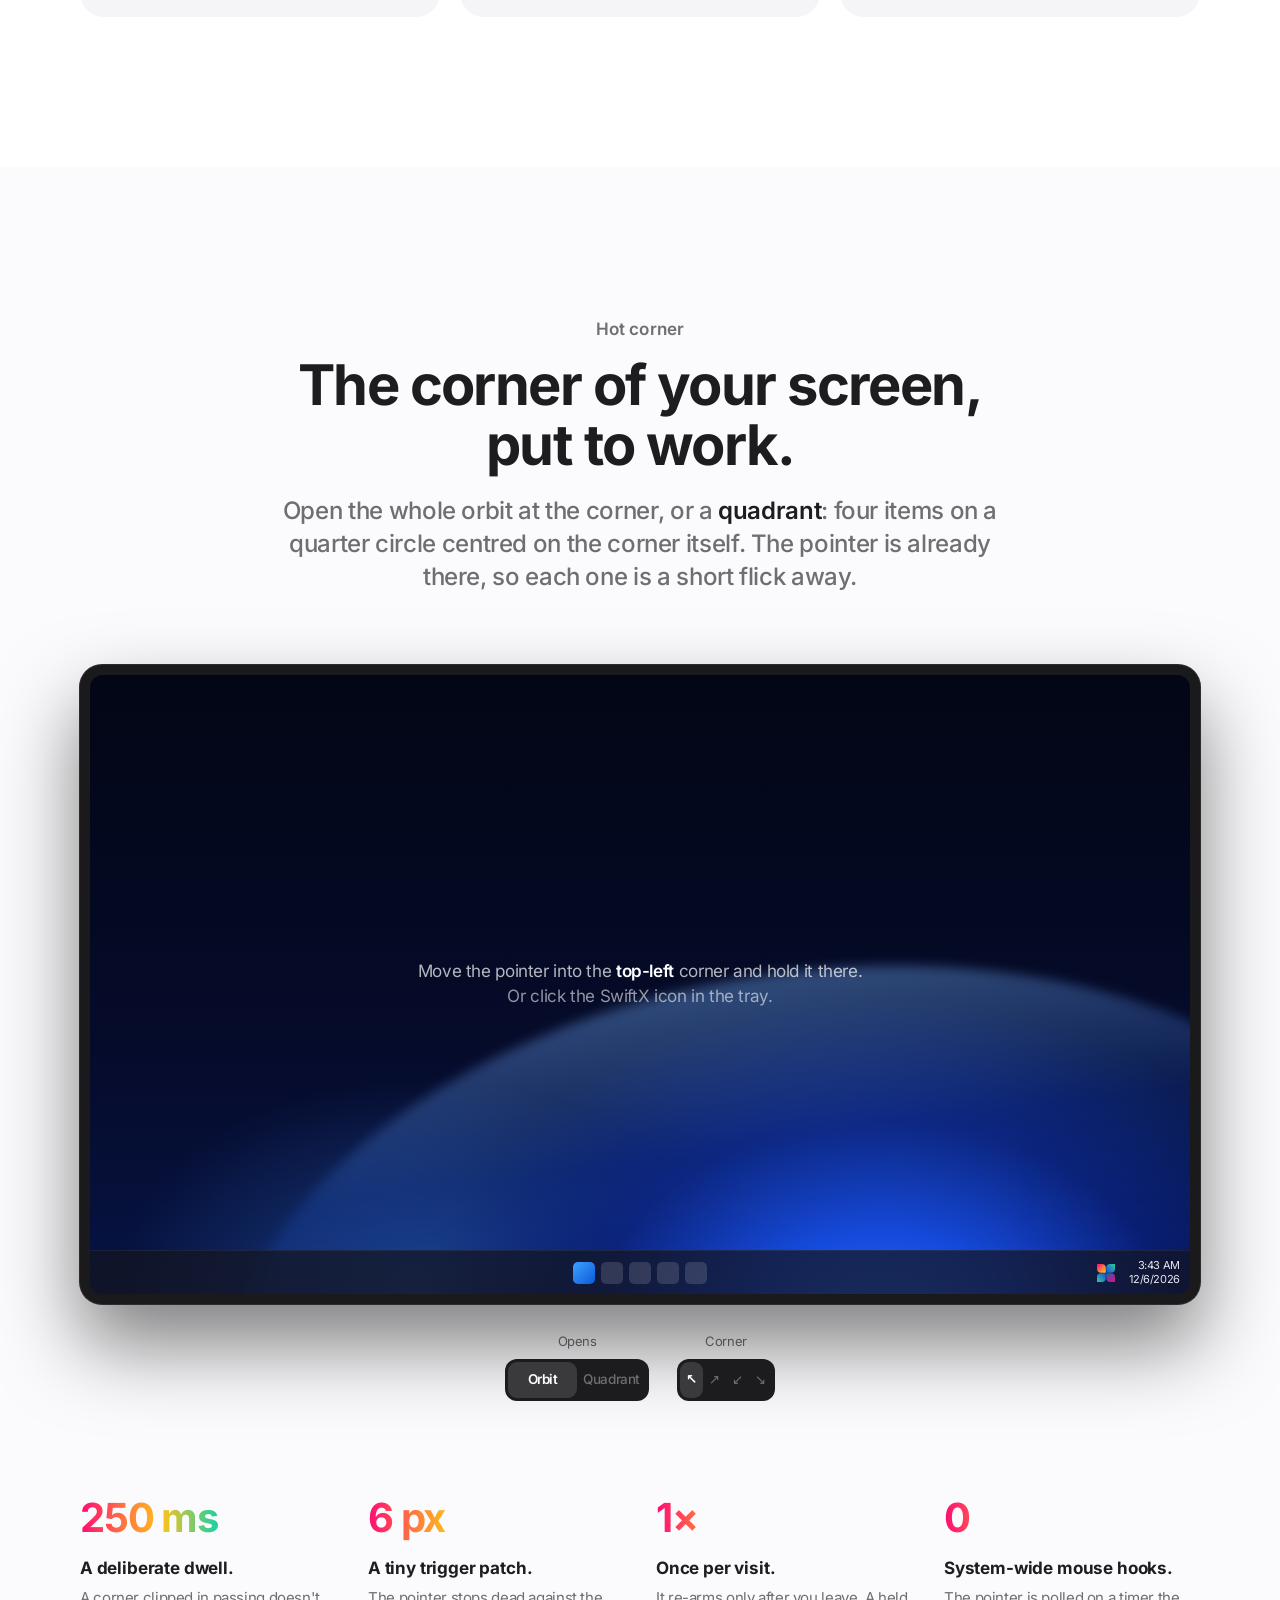
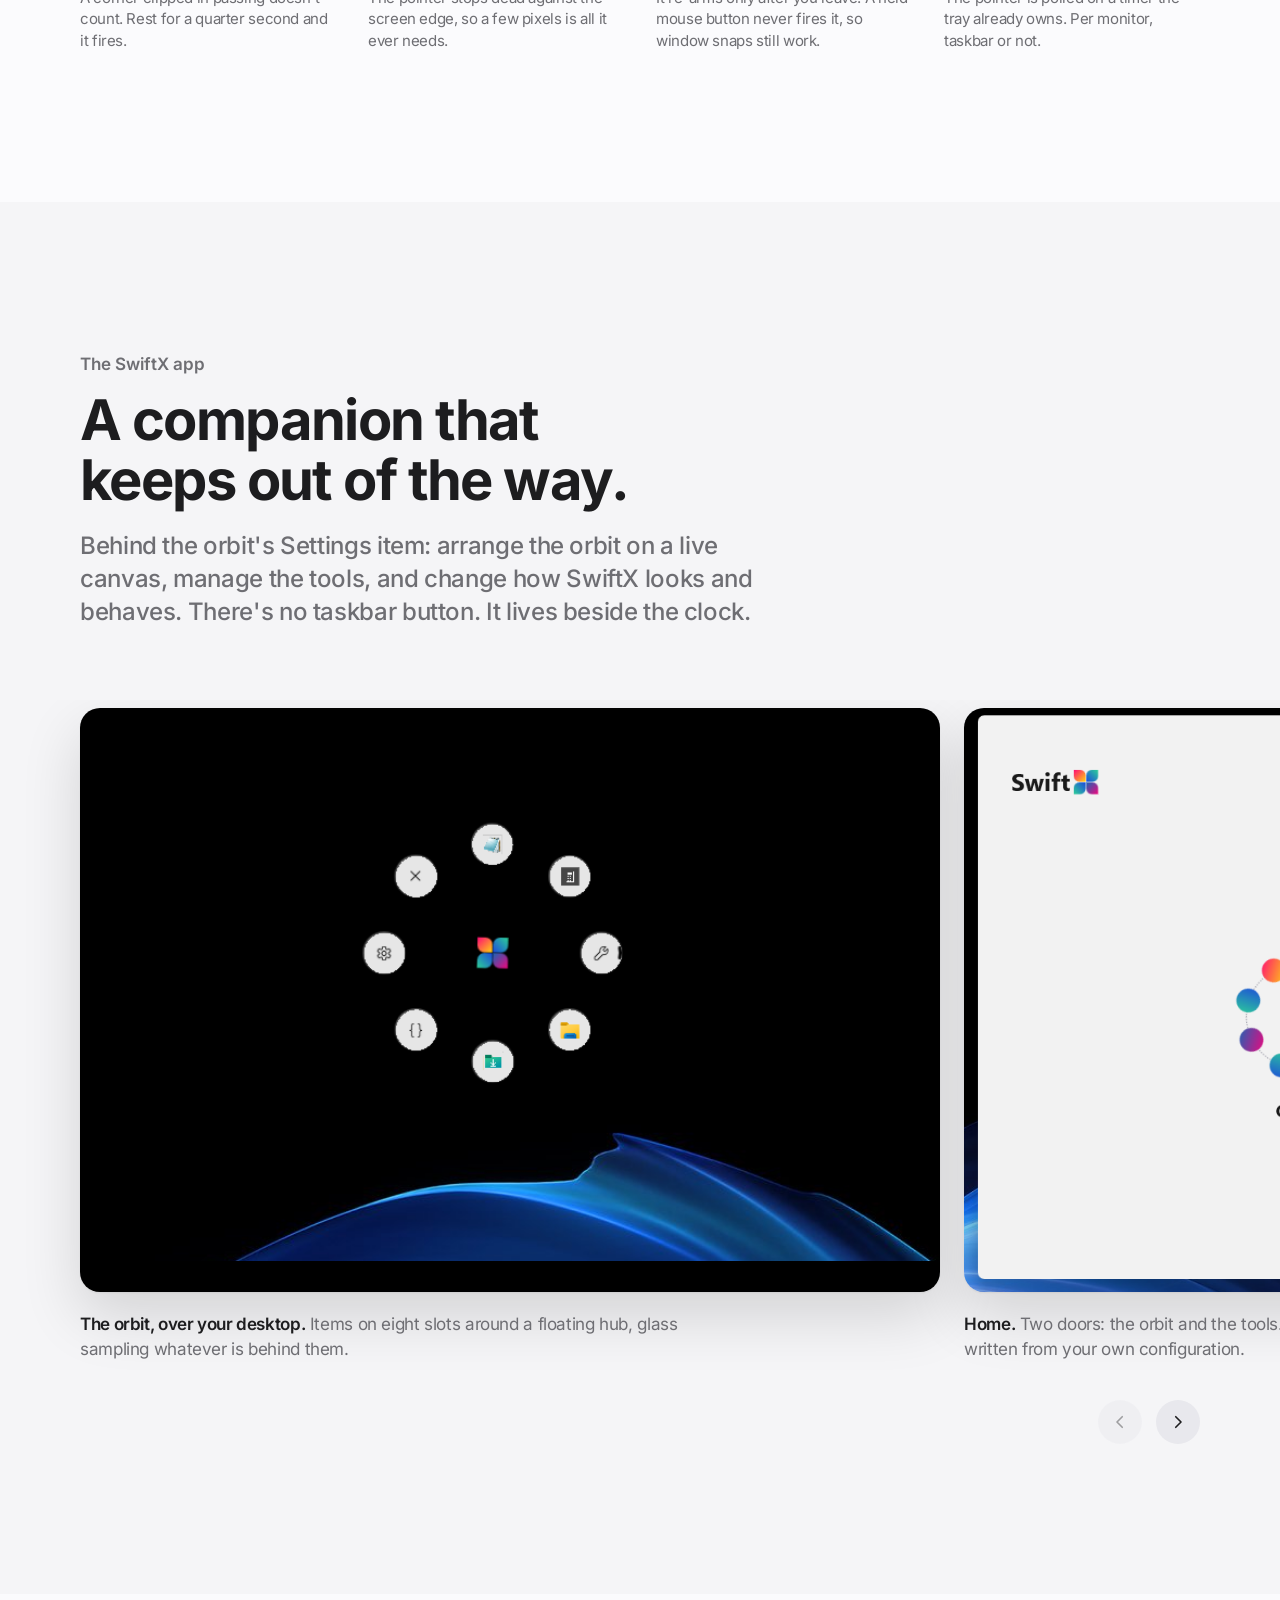
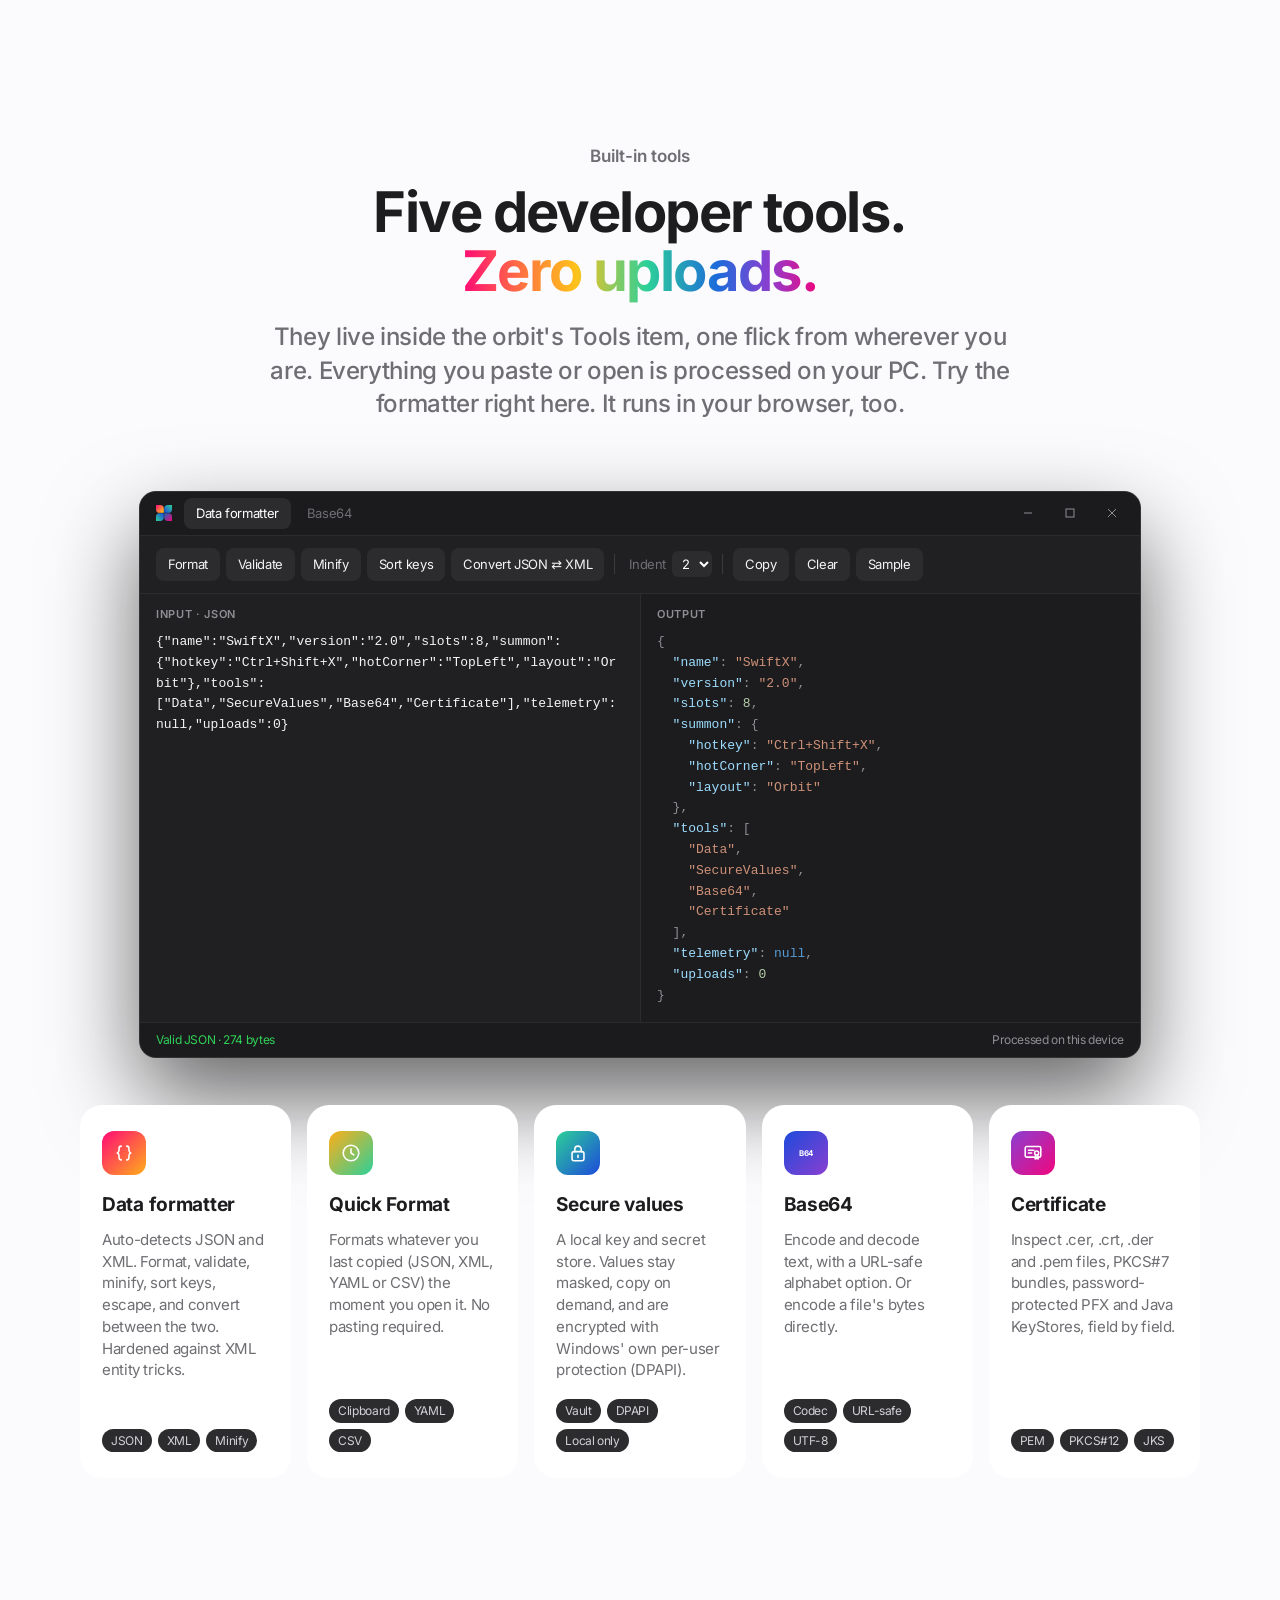
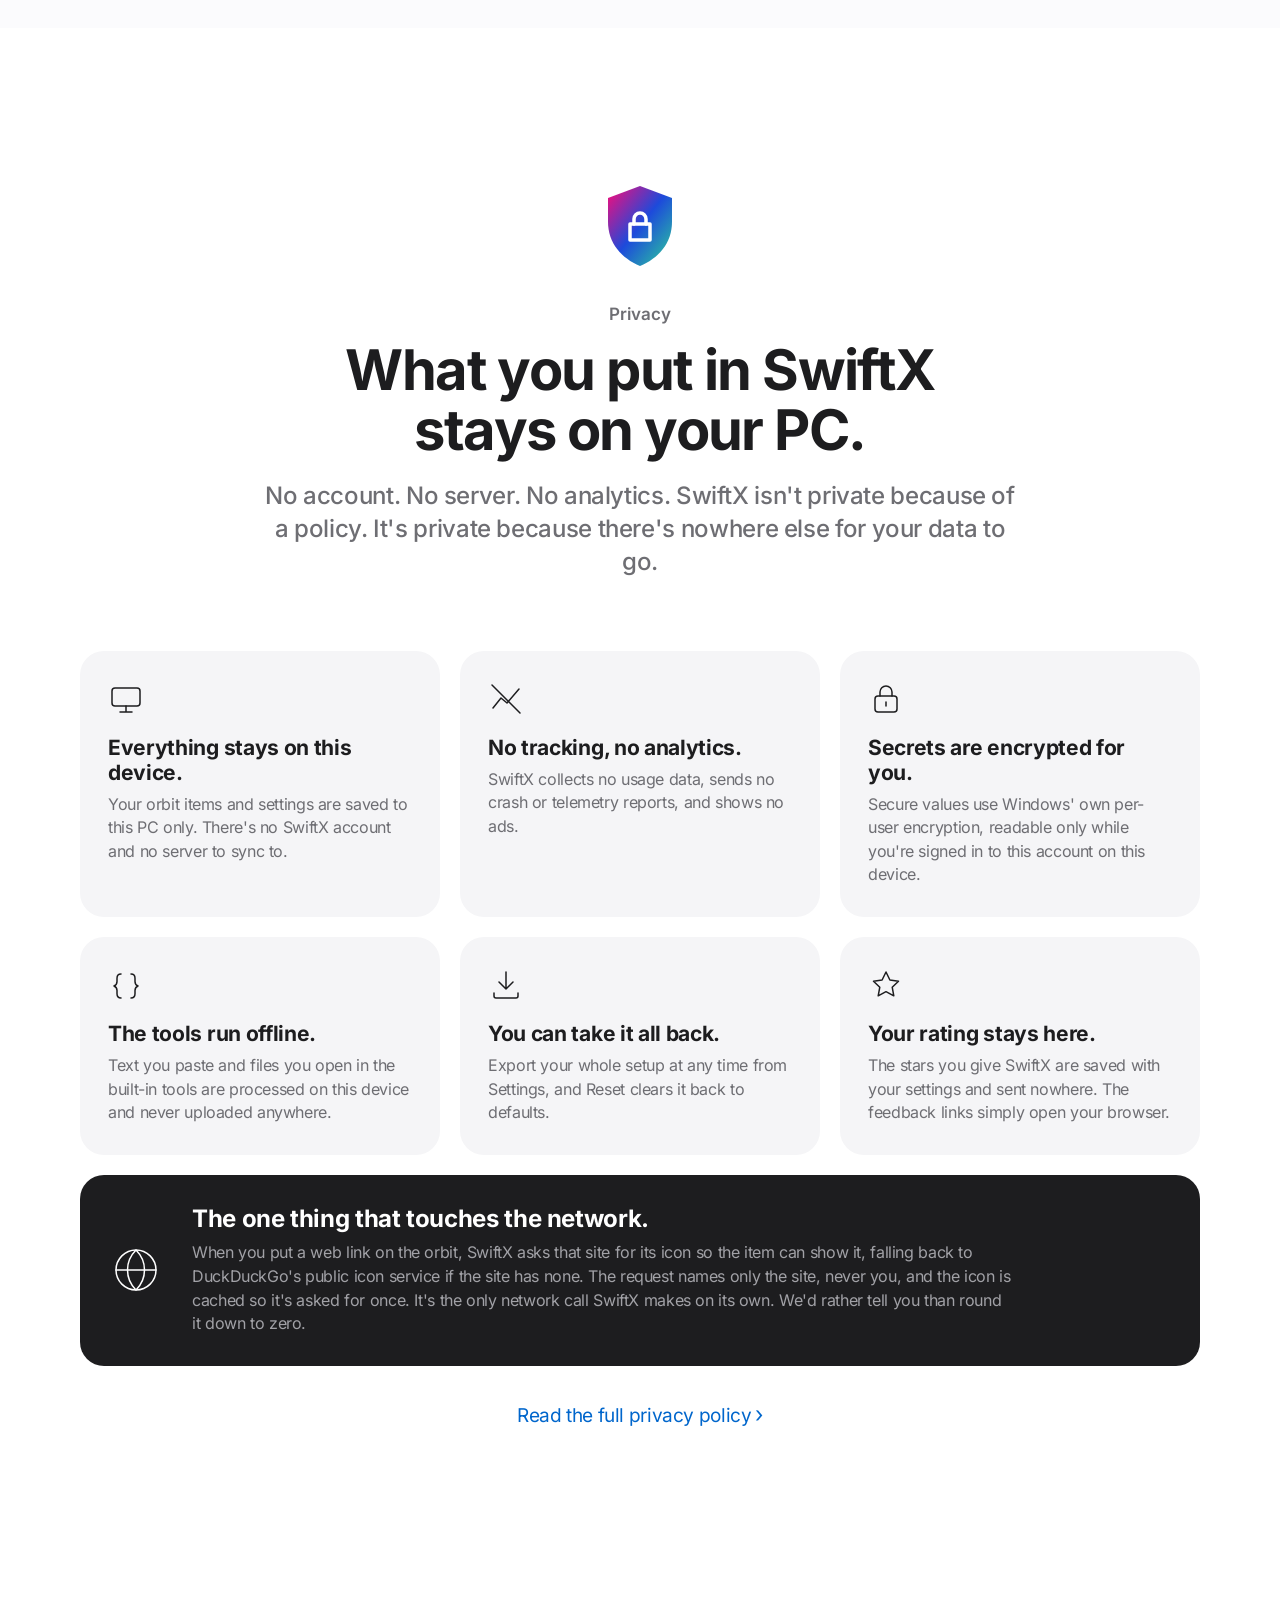
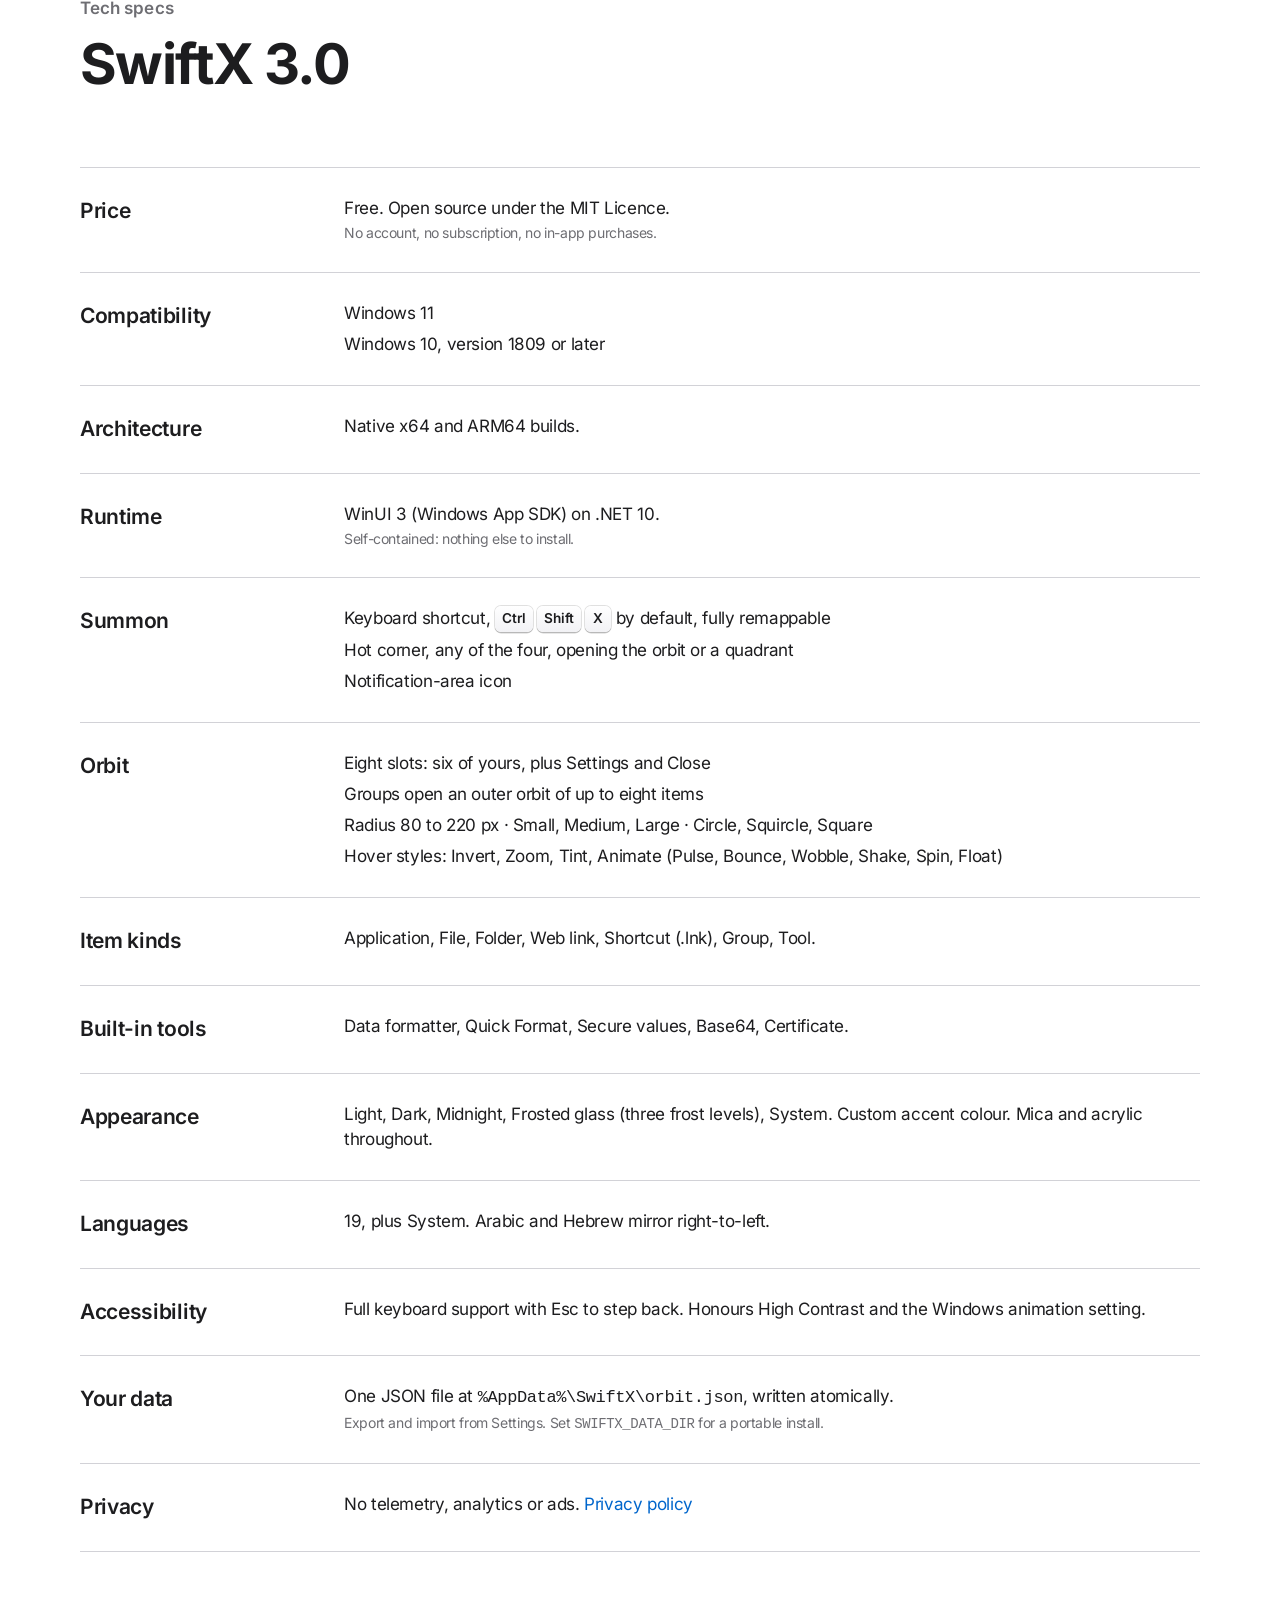
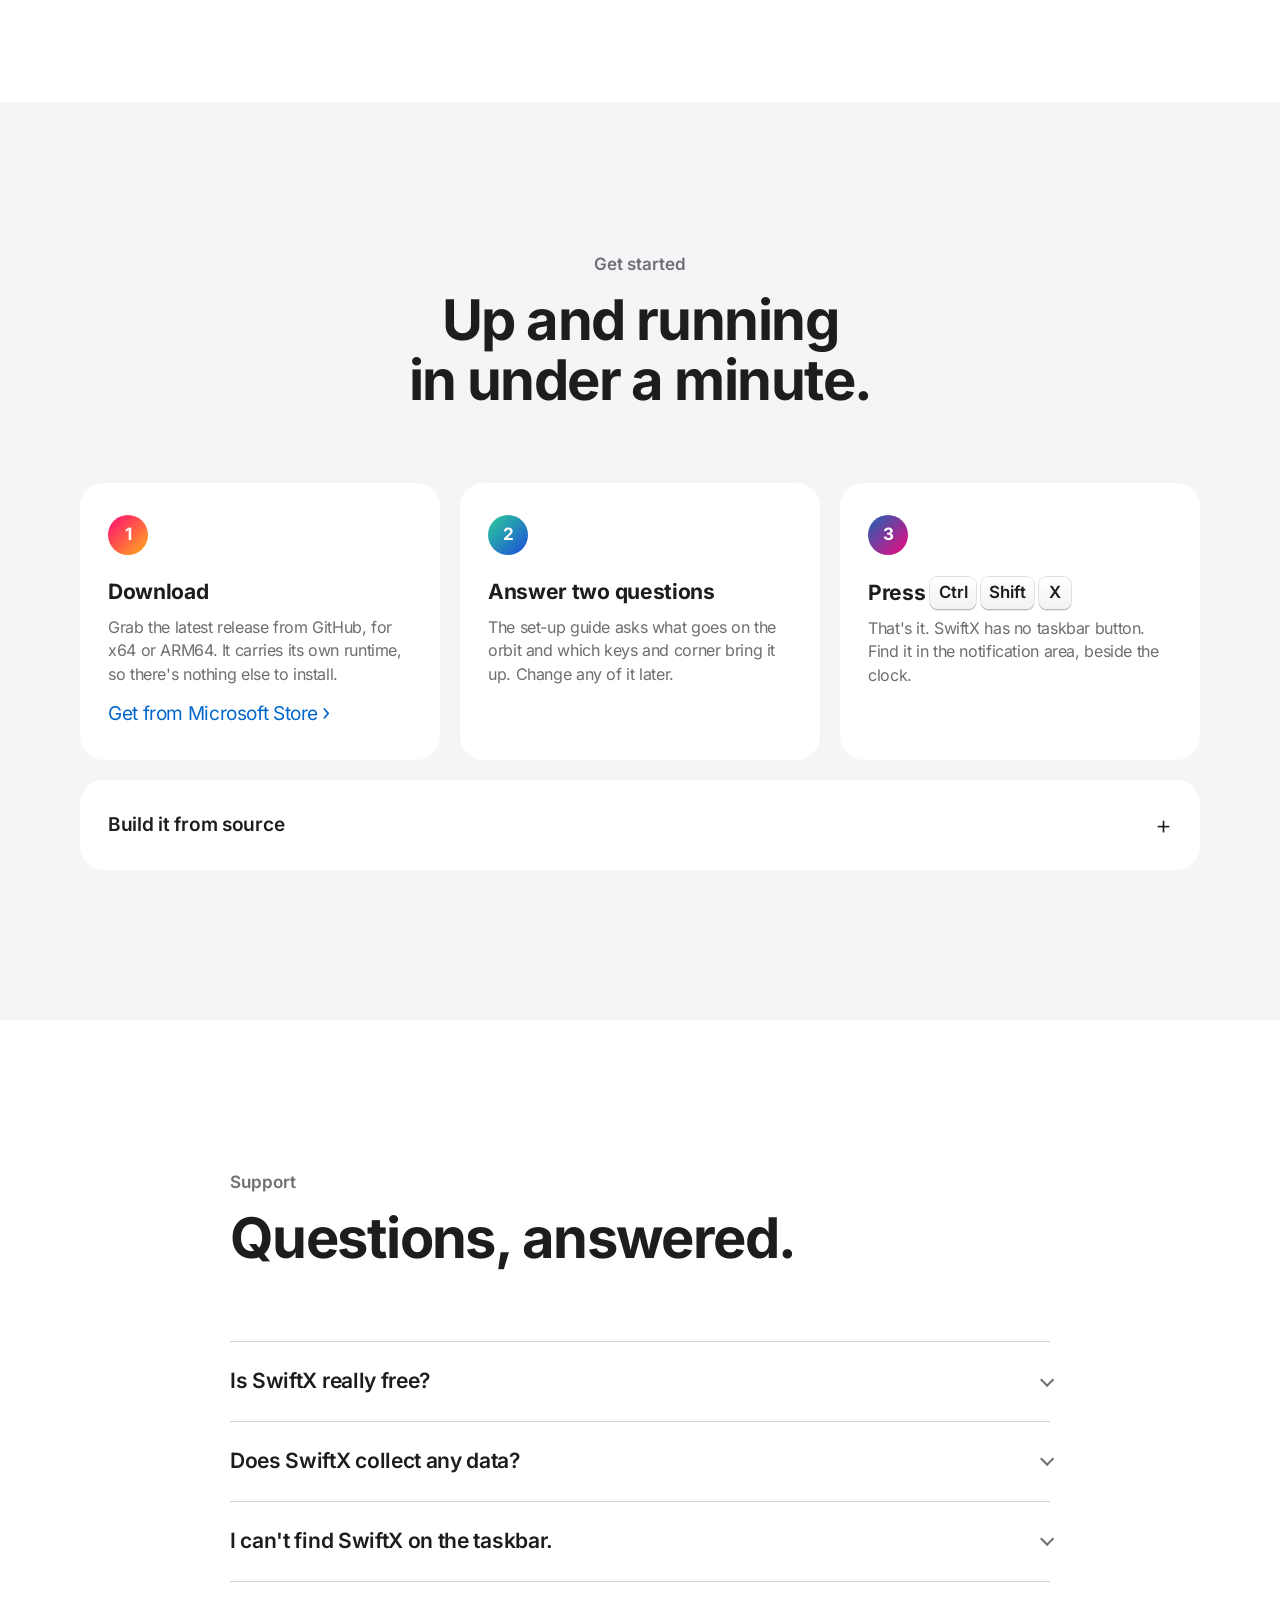
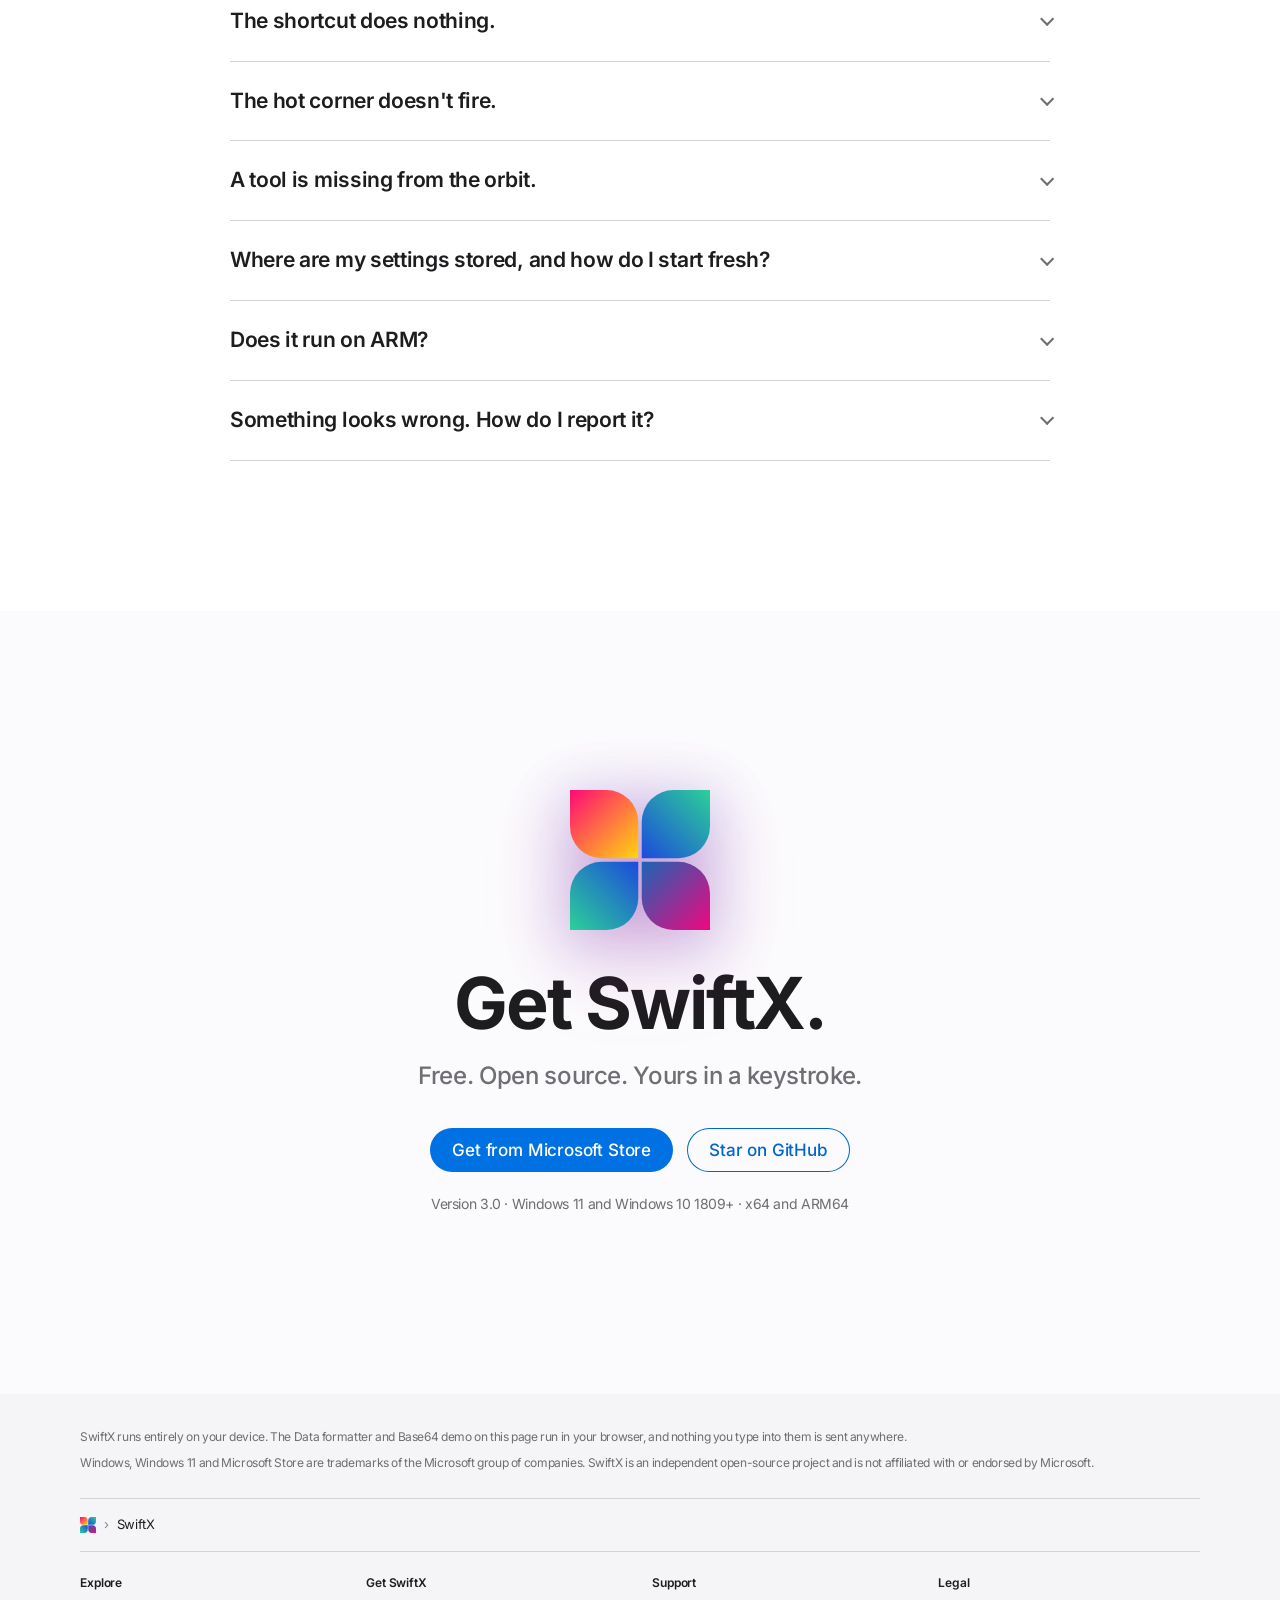
==== commit f9190c5f: "Add feedback page and update links across the website - Created a new feedback.html page for user fe" ====
--- a/website/index.html
+++ b/website/index.html
@@ -3,25 +3,25 @@
 <head>
   <meta charset="utf-8">
   <meta name="viewport" content="width=device-width, initial-scale=1, viewport-fit=cover">
-  <title>SwiftX — A quick-access orbit for Windows 11</title>
+  <title>SwiftX — Free Radial App Launcher for Windows 11</title>
   <meta name="description" content="SwiftX is a free, open-source radial launcher for Windows 11. Summon an orbit of your apps, files, folders and links with a shortcut, a hot corner or the tray — plus built-in developer tools. No account, no telemetry.">
   <meta name="theme-color" content="#000000">
   <meta name="color-scheme" content="light dark">
-  <link rel="canonical" href="https://YOUR-DOMAIN.COM/swiftx/">
+  <link rel="canonical" href="https://www.swiftx-app.com/">
 
   <meta property="og:type" content="website">
   <meta property="og:site_name" content="SwiftX">
   <meta property="og:title" content="SwiftX — Everything you reach for. Right where you are.">
   <meta property="og:description" content="A quick-access radial orbit for Windows 11. Launch apps, files, folders and links from one keystroke or a screen corner. Free, open source, private by design.">
-  <meta property="og:url" content="https://YOUR-DOMAIN.COM/swiftx/">
-  <meta property="og:image" content="https://YOUR-DOMAIN.COM/swiftx/assets/img/og.png">
+  <meta property="og:url" content="https://www.swiftx-app.com/">
+  <meta property="og:image" content="https://www.swiftx-app.com/assets/img/og.png">
   <meta property="og:image:width" content="1200">
   <meta property="og:image:height" content="630">
   <meta property="og:image:alt" content="The SwiftX orbit: eight glass items around the four-petal SwiftX mark.">
   <meta name="twitter:card" content="summary_large_image">
   <meta name="twitter:title" content="SwiftX — A quick-access orbit for Windows 11">
   <meta name="twitter:description" content="Summon your apps, files, folders and links with one keystroke or a screen corner. Free and open source.">
-  <meta name="twitter:image" content="https://YOUR-DOMAIN.COM/swiftx/assets/img/og.png">
+  <meta name="twitter:image" content="https://www.swiftx-app.com/assets/img/og.png">
 
   <link rel="icon" href="favicon.svg" type="image/svg+xml">
   <link rel="icon" href="assets/img/favicon-32.png" sizes="32x32" type="image/png">
@@ -38,16 +38,63 @@
     "@context": "https://schema.org",
     "@type": "SoftwareApplication",
     "name": "SwiftX",
-    "description": "A quick-access radial orbit for Windows 11, with built-in developer tools.",
+    "description": "A free, open-source radial app launcher for Windows 11. Summon an orbit of your apps, files, folders and links with a keyboard shortcut, hot corner or tray icon. Includes built-in developer tools. No account, no telemetry.",
     "applicationCategory": "UtilitiesApplication",
     "operatingSystem": "Windows 10 version 1809 or later, Windows 11",
     "processorRequirements": "x64, ARM64",
-    "softwareVersion": "3.0",
+    "softwareVersion": "3.0.1",
     "license": "https://opensource.org/licenses/MIT",
     "offers": { "@type": "Offer", "price": "0", "priceCurrency": "USD" },
     "downloadUrl": "https://apps.microsoft.com/detail/9pk5wx5sswts",
-    "url": "https://YOUR-DOMAIN.COM/swiftx/",
-    "image": "https://YOUR-DOMAIN.COM/swiftx/assets/img/og.png"
+    "url": "https://www.swiftx-app.com/",
+    "image": "https://www.swiftx-app.com/assets/img/og.png",
+    "sameAs": [
+      "https://github.com/framedparadox/SwiftX",
+      "https://apps.microsoft.com/detail/9pk5wx5sswts"
+    ]
+  }
+  </script>
+  <script type="application/ld+json">
+  {
+    "@context": "https://schema.org",
+    "@type": "FAQPage",
+    "mainEntity": [
+      {
+        "@type": "Question",
+        "name": "Is SwiftX really free?",
+        "acceptedAnswer": { "@type": "Answer", "text": "Yes. SwiftX is open source under the MIT Licence. There's no paid tier, no account and no subscription, for personal or commercial use." }
+      },
+      {
+        "@type": "Question",
+        "name": "Does SwiftX collect any data?",
+        "acceptedAnswer": { "@type": "Answer", "text": "No. There's no telemetry, no analytics and no crash reporting. Your configuration lives in one file on your PC. The only thing SwiftX ever asks the network for, on its own, is a website's icon when you add a web link to the orbit." }
+      },
+      {
+        "@type": "Question",
+        "name": "Why can't I find SwiftX on the taskbar?",
+        "acceptedAnswer": { "@type": "Answer", "text": "That's by design. SwiftX lives in the notification area beside the clock. Left-click its icon to summon the orbit, right-click for Settings and Quit." }
+      },
+      {
+        "@type": "Question",
+        "name": "The keyboard shortcut does nothing. How do I fix it?",
+        "acceptedAnswer": { "@type": "Answer", "text": "Another app already owns that combination, and Windows won't share it. Open Settings → General → Invoke: SwiftX says so there, and your previous shortcut stays live until you pick one that works. A shortcut must include Ctrl, Alt or Win." }
+      },
+      {
+        "@type": "Question",
+        "name": "The hot corner doesn't fire. What should I check?",
+        "acceptedAnswer": { "@type": "Answer", "text": "Check the corner is switched on and selected on the Orbit screen. Hold the pointer in the corner for a moment — passing through doesn't count. Let go of the mouse button; a held button suppresses it on purpose." }
+      },
+      {
+        "@type": "Question",
+        "name": "Does SwiftX run on ARM?",
+        "acceptedAnswer": { "@type": "Answer", "text": "Yes, natively. Every release is built for both x64 and ARM64." }
+      },
+      {
+        "@type": "Question",
+        "name": "Where are SwiftX settings stored?",
+        "acceptedAnswer": { "@type": "Answer", "text": "In %AppData%\\SwiftX\\orbit.json. Export or import it from Settings → General → Backup & restore. To start over, use Reset, or quit SwiftX and delete the %AppData%\\SwiftX folder." }
+      }
+    ]
   }
   </script>
 </head>
@@ -71,6 +118,7 @@
         <li><a href="#privacy">Privacy</a></li>
         <li><a href="#specs">Specs</a></li>
         <li><a href="#faq">Support</a></li>
+        <li><a href="changelog.html">Changelog</a></li>
       </ul>
       <!-- TODO: replace with real product id when listing goes live (matches StoreFeedback.ProductId in the app) -->
       <a class="btn btn-primary btn-sm" href="https://apps.microsoft.com/detail/9pk5wx5sswts">Download</a>
@@ -735,8 +783,8 @@
       <div class="footer-crumb"><img src="assets/img/mark.svg" alt="" width="16" height="16"><span class="chev">›</span><span>SwiftX</span></div>
       <div class="footer-cols">
         <div><h4>Explore</h4><ul><li><a href="#summon">Overview</a></li><li><a href="#customize">Customize</a></li><li><a href="#corner">Hot corner</a></li><li><a href="#tools">Built-in tools</a></li><li><a href="#specs">Tech specs</a></li></ul></div>
-        <div><h4>Get SwiftX</h4><ul><li><a href="https://apps.microsoft.com/detail/0000000000000">Microsoft Store</a></li><li><a href="https://github.com/framedparadox/SwiftX/releases/latest">GitHub release</a></li><li><a href="https://github.com/framedparadox/SwiftX/releases">Release notes</a></li><li><a href="#start">Build from source</a></li></ul></div>
-        <div><h4>Support</h4><ul><li><a href="#faq">FAQ</a></li><li><a href="https://github.com/framedparadox/SwiftX/issues">Report an issue</a></li><li><a href="https://github.com/framedparadox/SwiftX#readme">Documentation</a></li></ul></div>
+        <div><h4>Get SwiftX</h4><ul><li><a href="https://apps.microsoft.com/detail/0000000000000">Microsoft Store</a></li><li><a href="changelog.html">Release history</a></li><li><a href="https://github.com/framedparadox/SwiftX/releases">GitHub releases</a></li><li><a href="#start">Build from source</a></li></ul></div>
+        <div><h4>Support</h4><ul><li><a href="#faq">FAQ</a></li><li><a href="feedback.html">Feedback &amp; suggestions</a></li><li><a href="https://github.com/framedparadox/SwiftX/issues">Report an issue</a></li><li><a href="https://github.com/framedparadox/SwiftX#readme">Documentation</a></li></ul></div>
         <div><h4>Legal</h4><ul><li><a href="privacy.html">Privacy policy</a></li><li><a href="terms.html">Terms and conditions</a></li><li><a href="https://github.com/framedparadox/SwiftX/blob/main/LICENSE">MIT Licence</a></li></ul></div>
       </div>
       <div class="footer-legal">
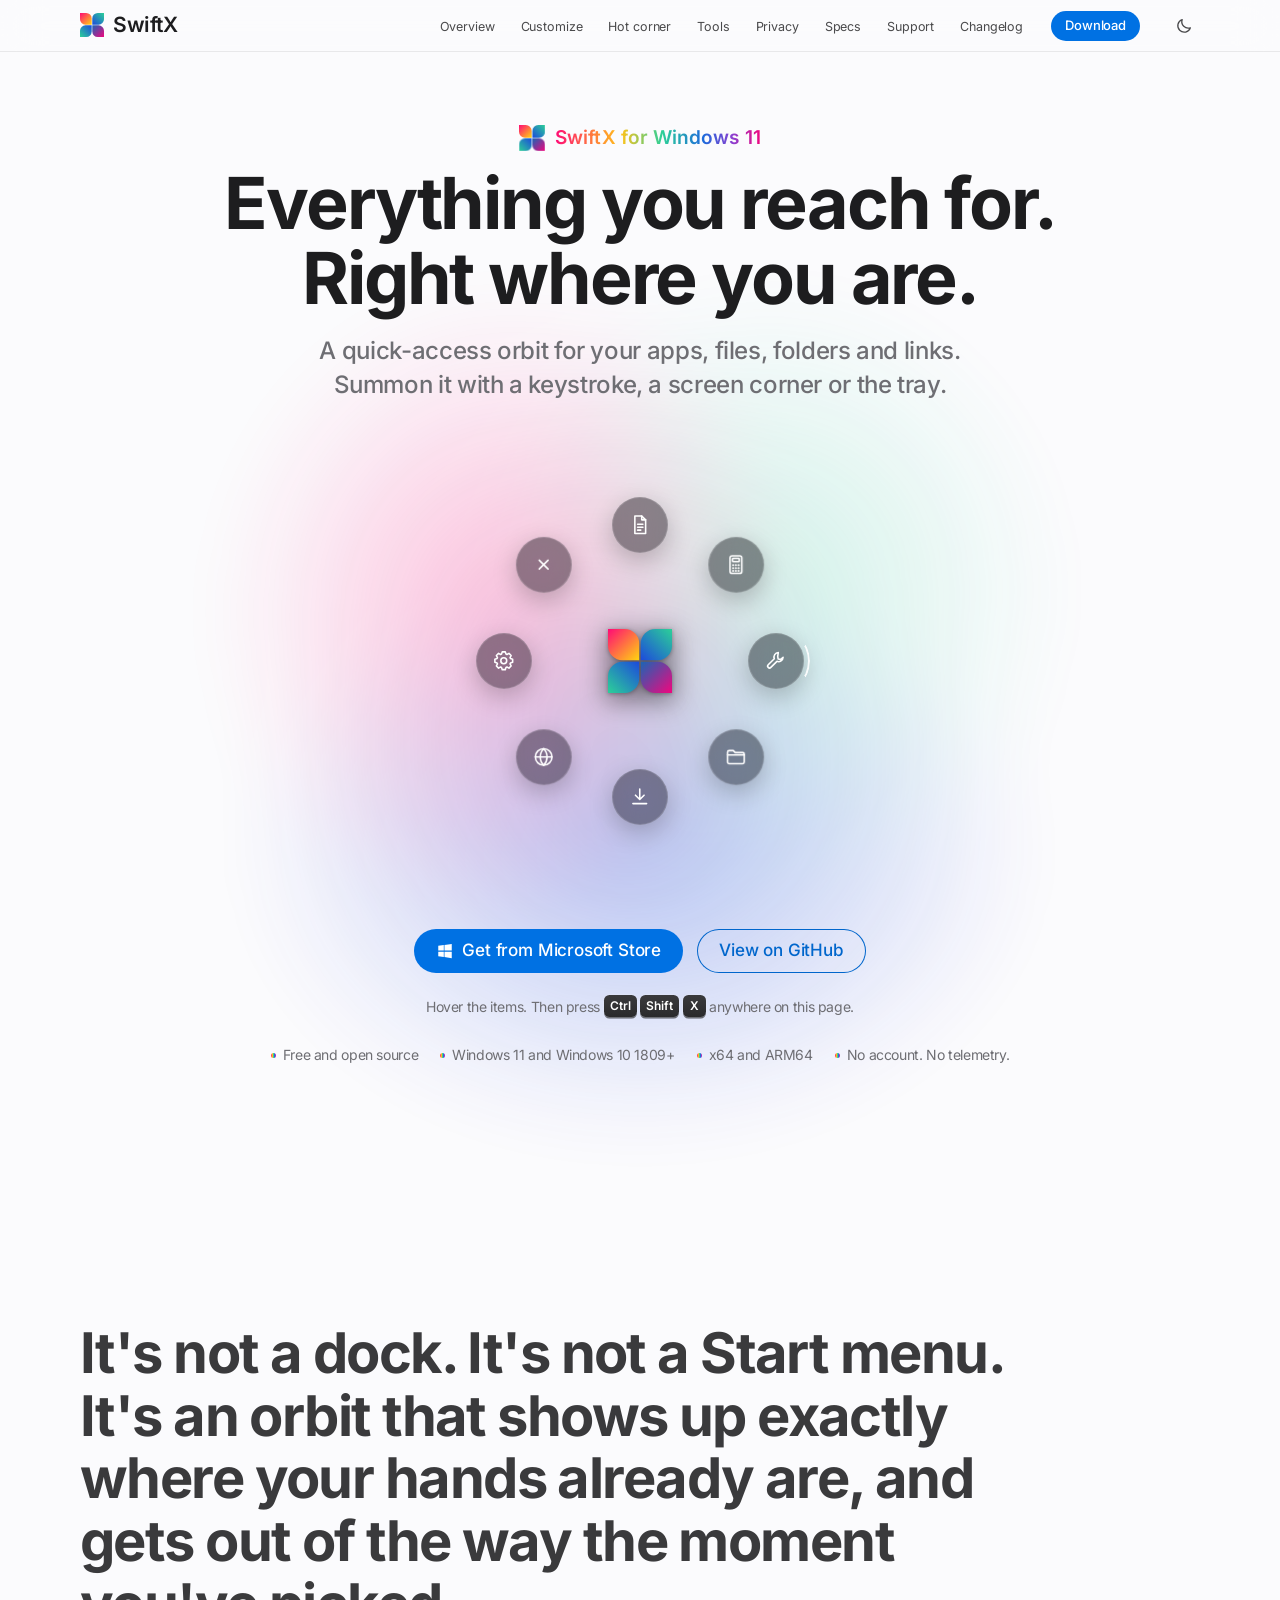
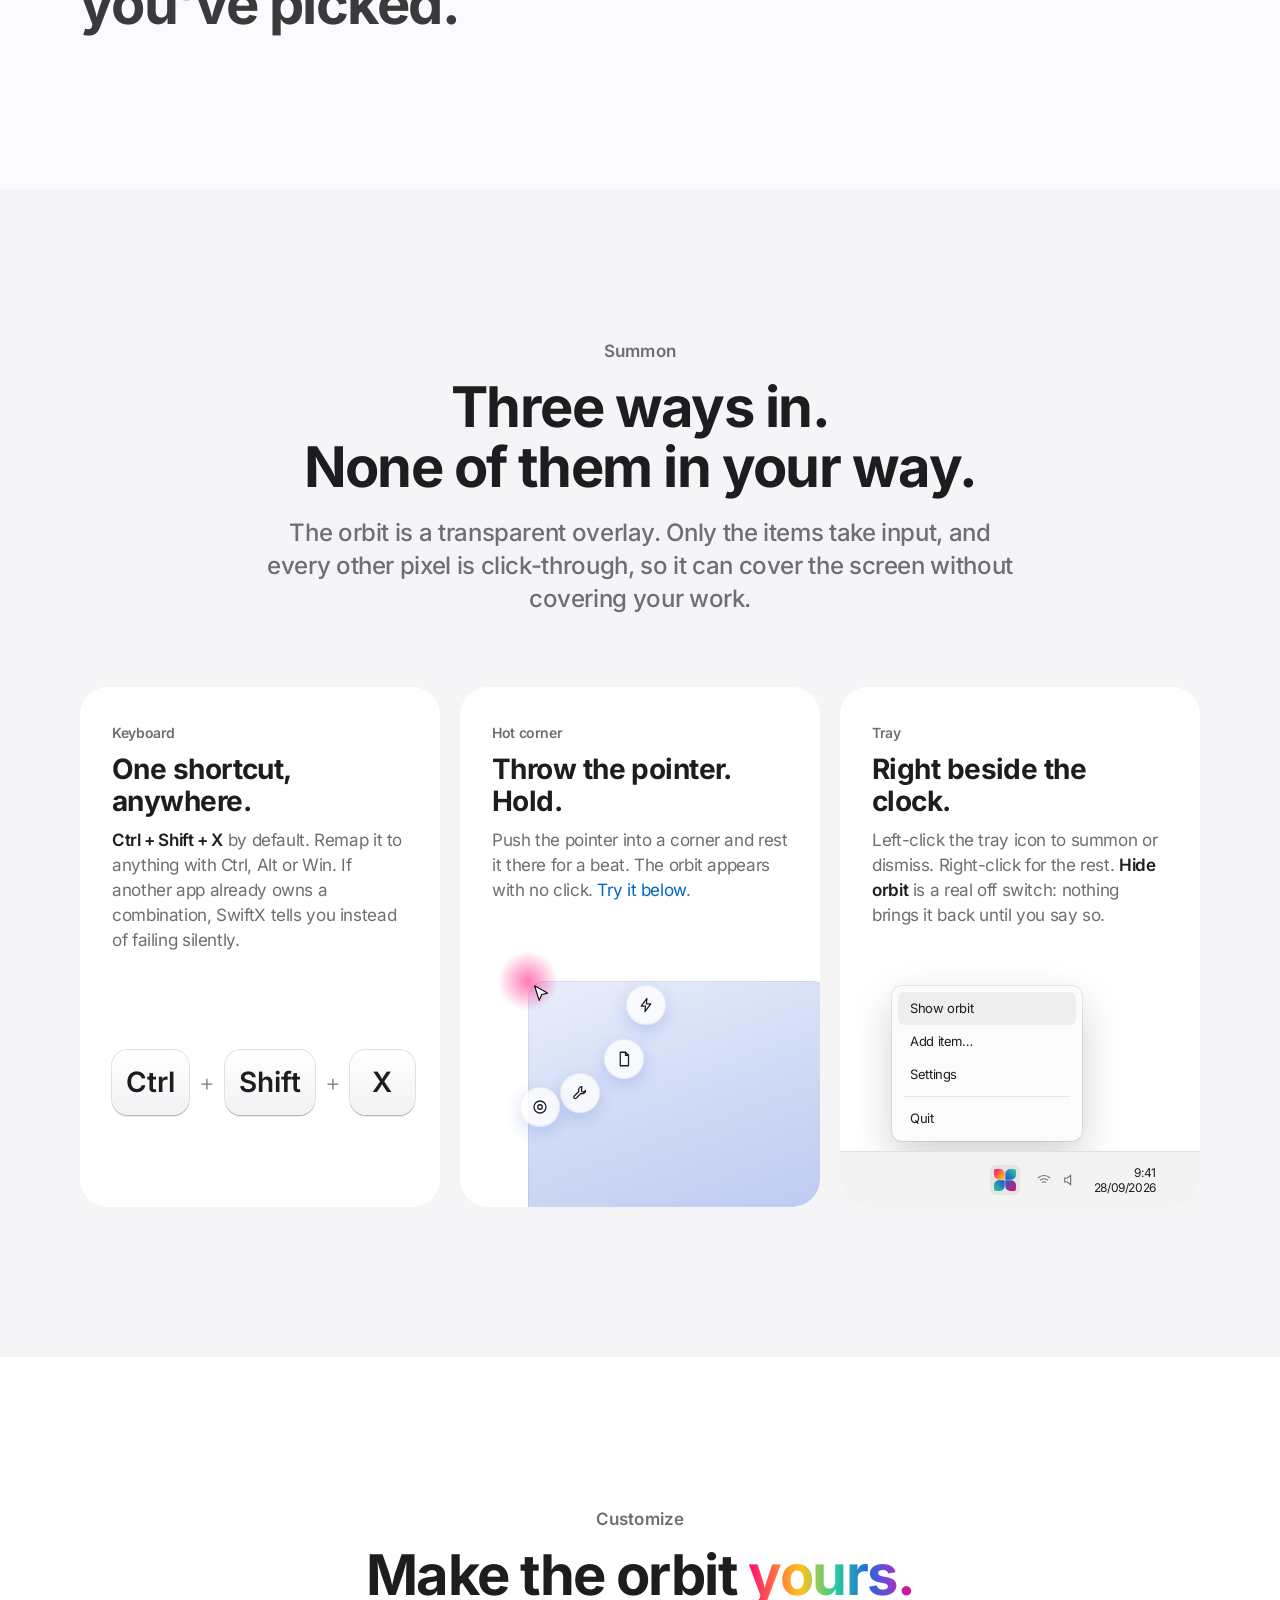
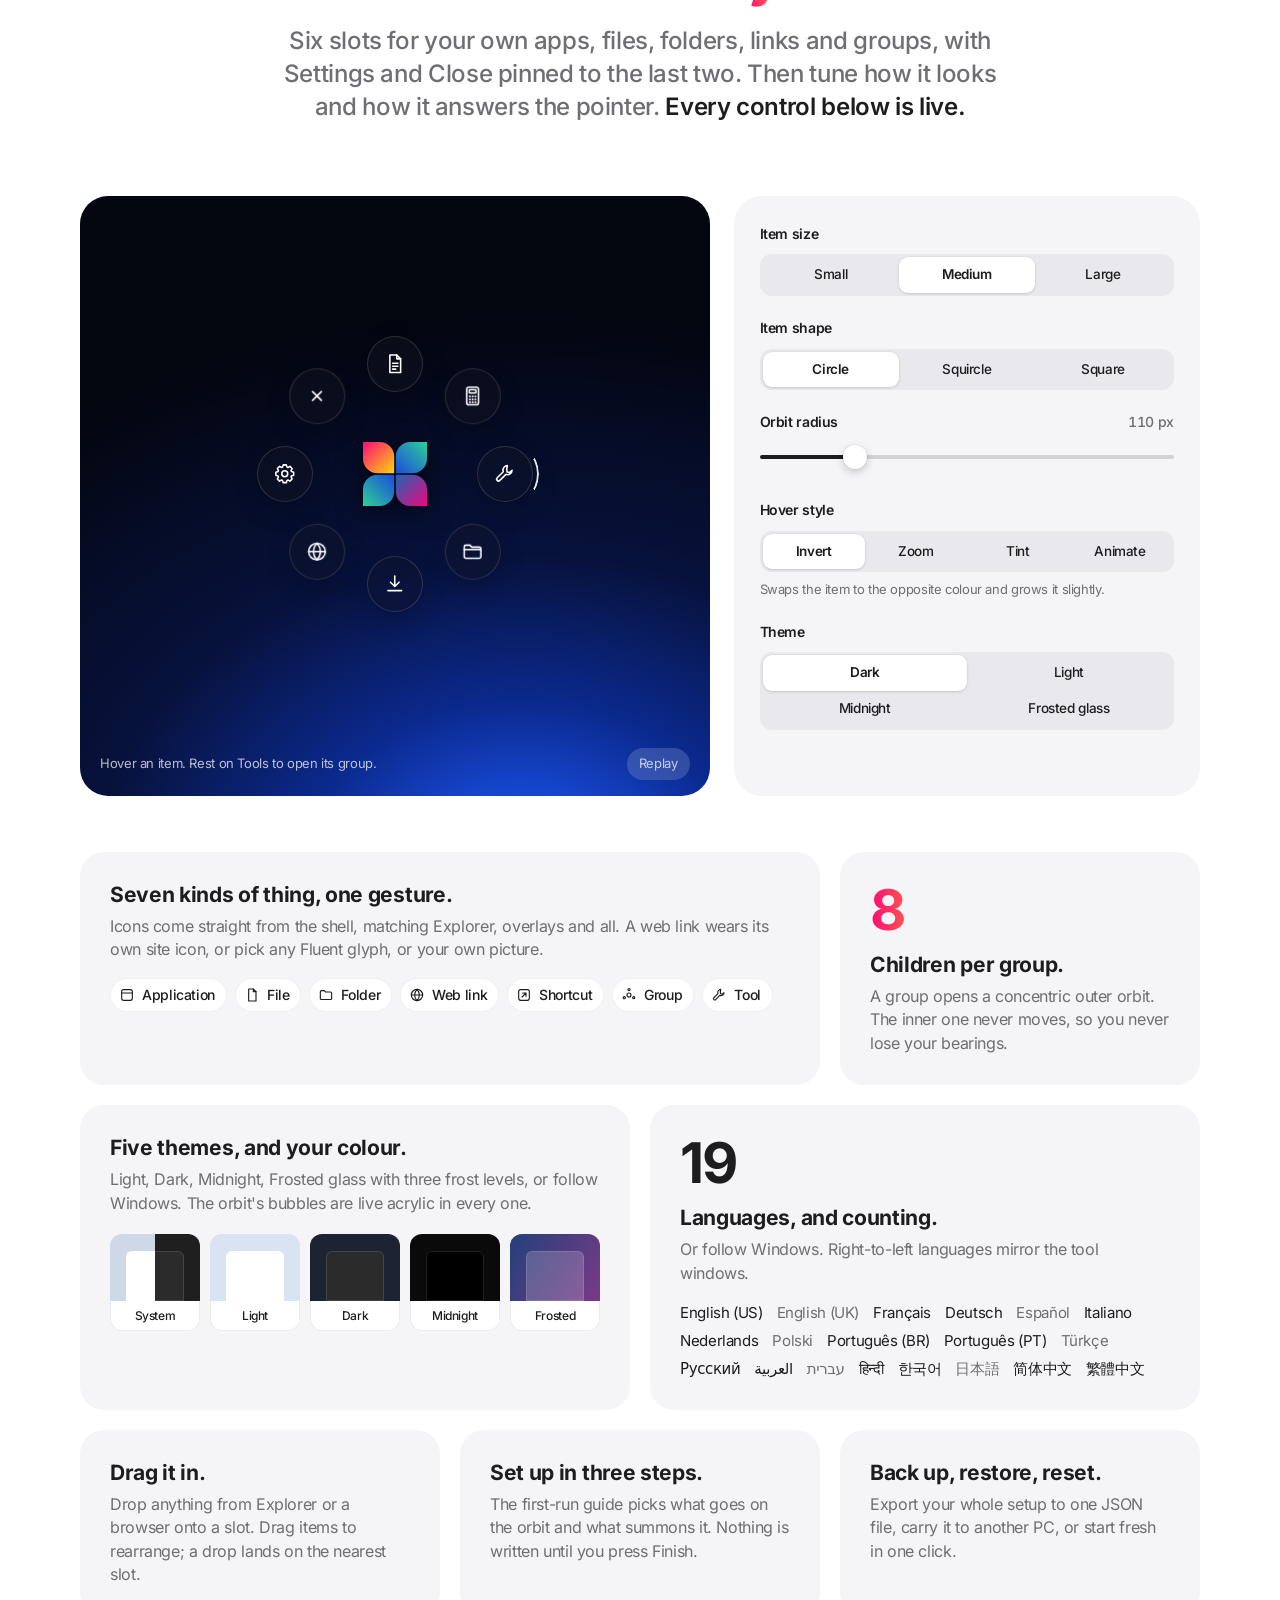
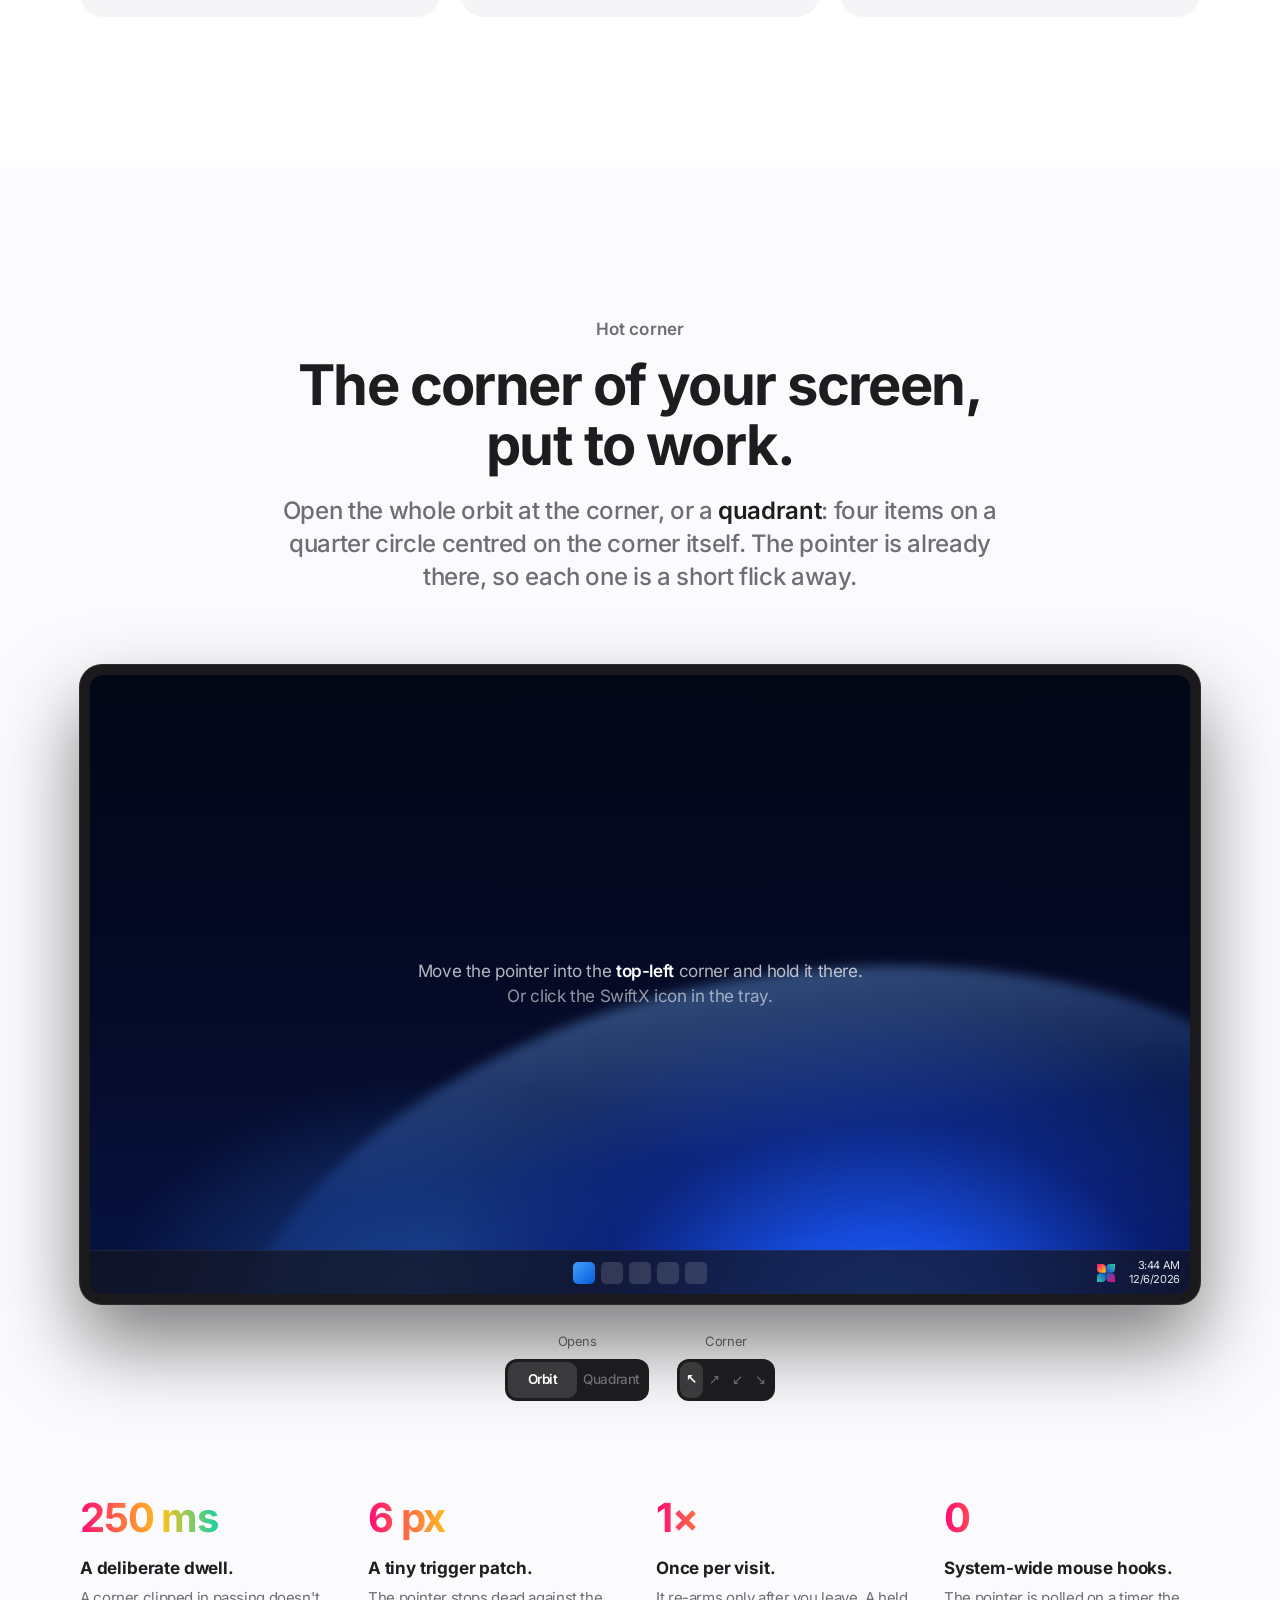
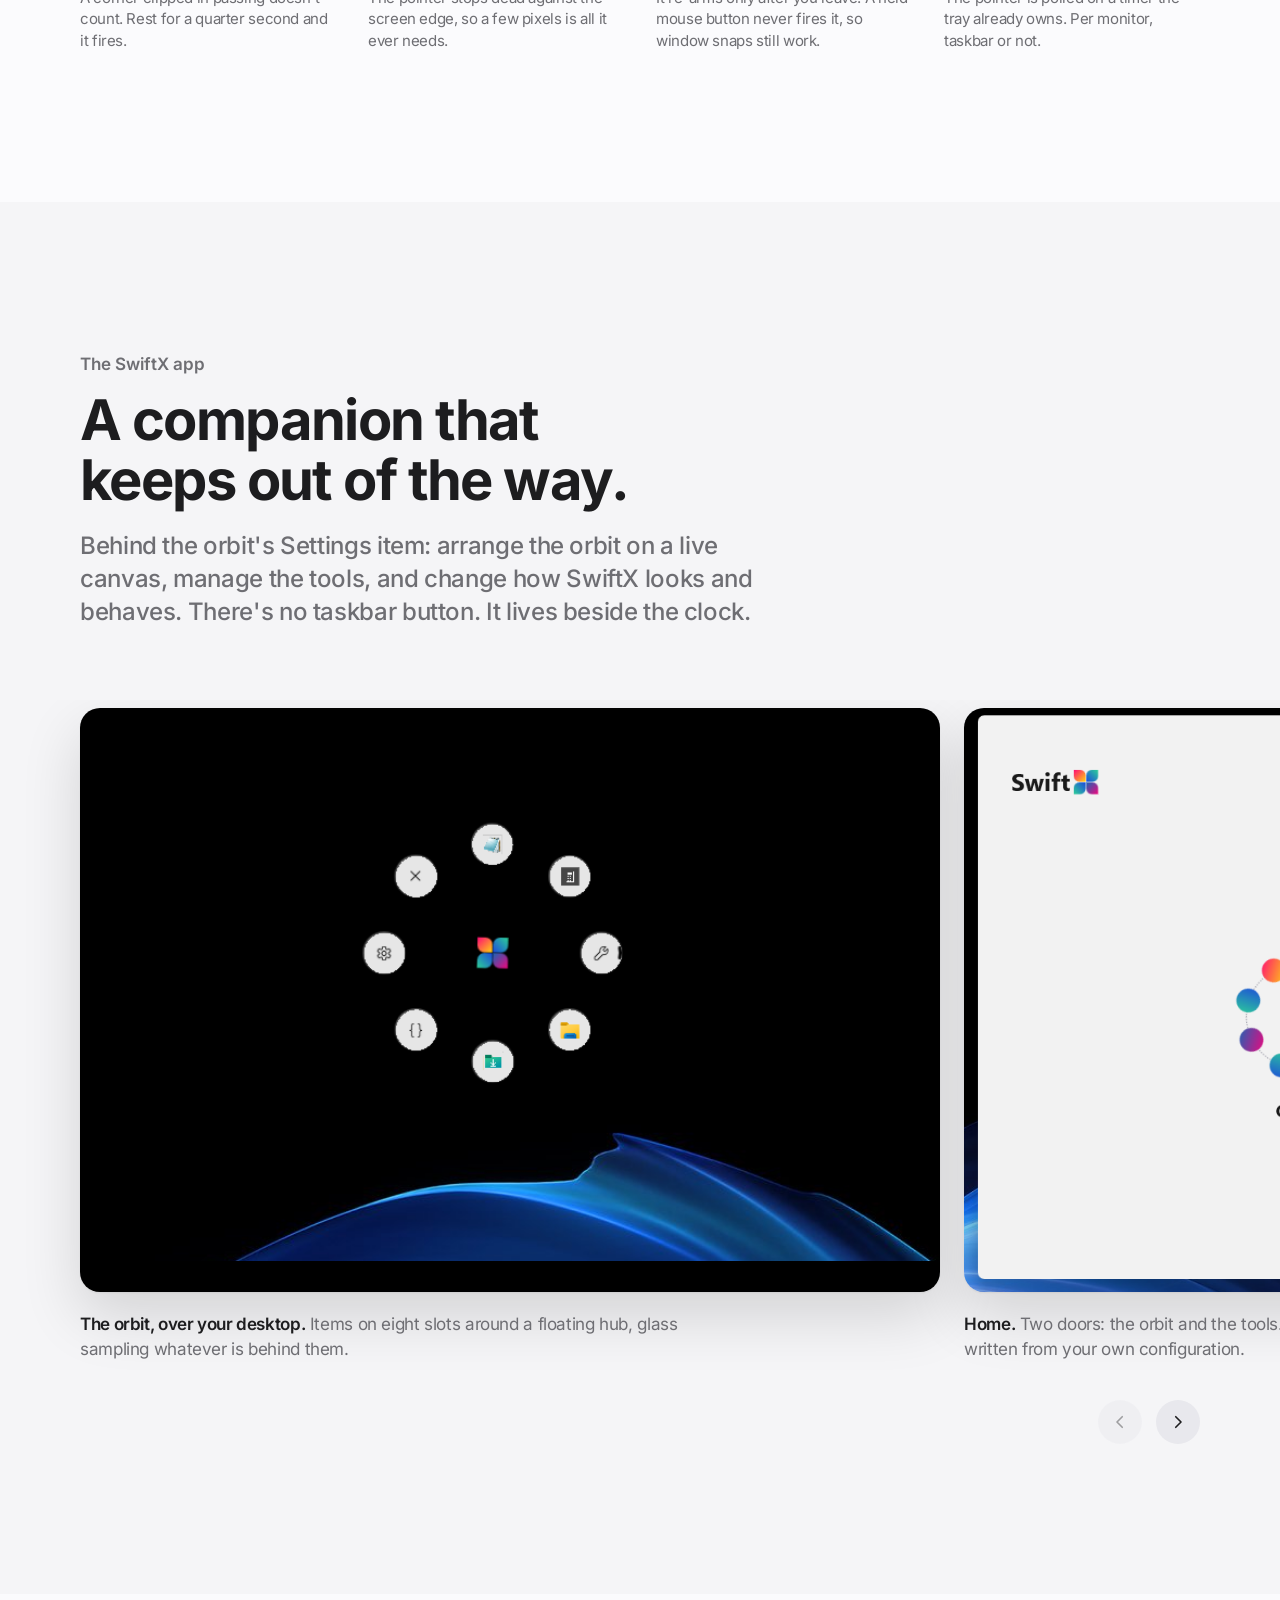
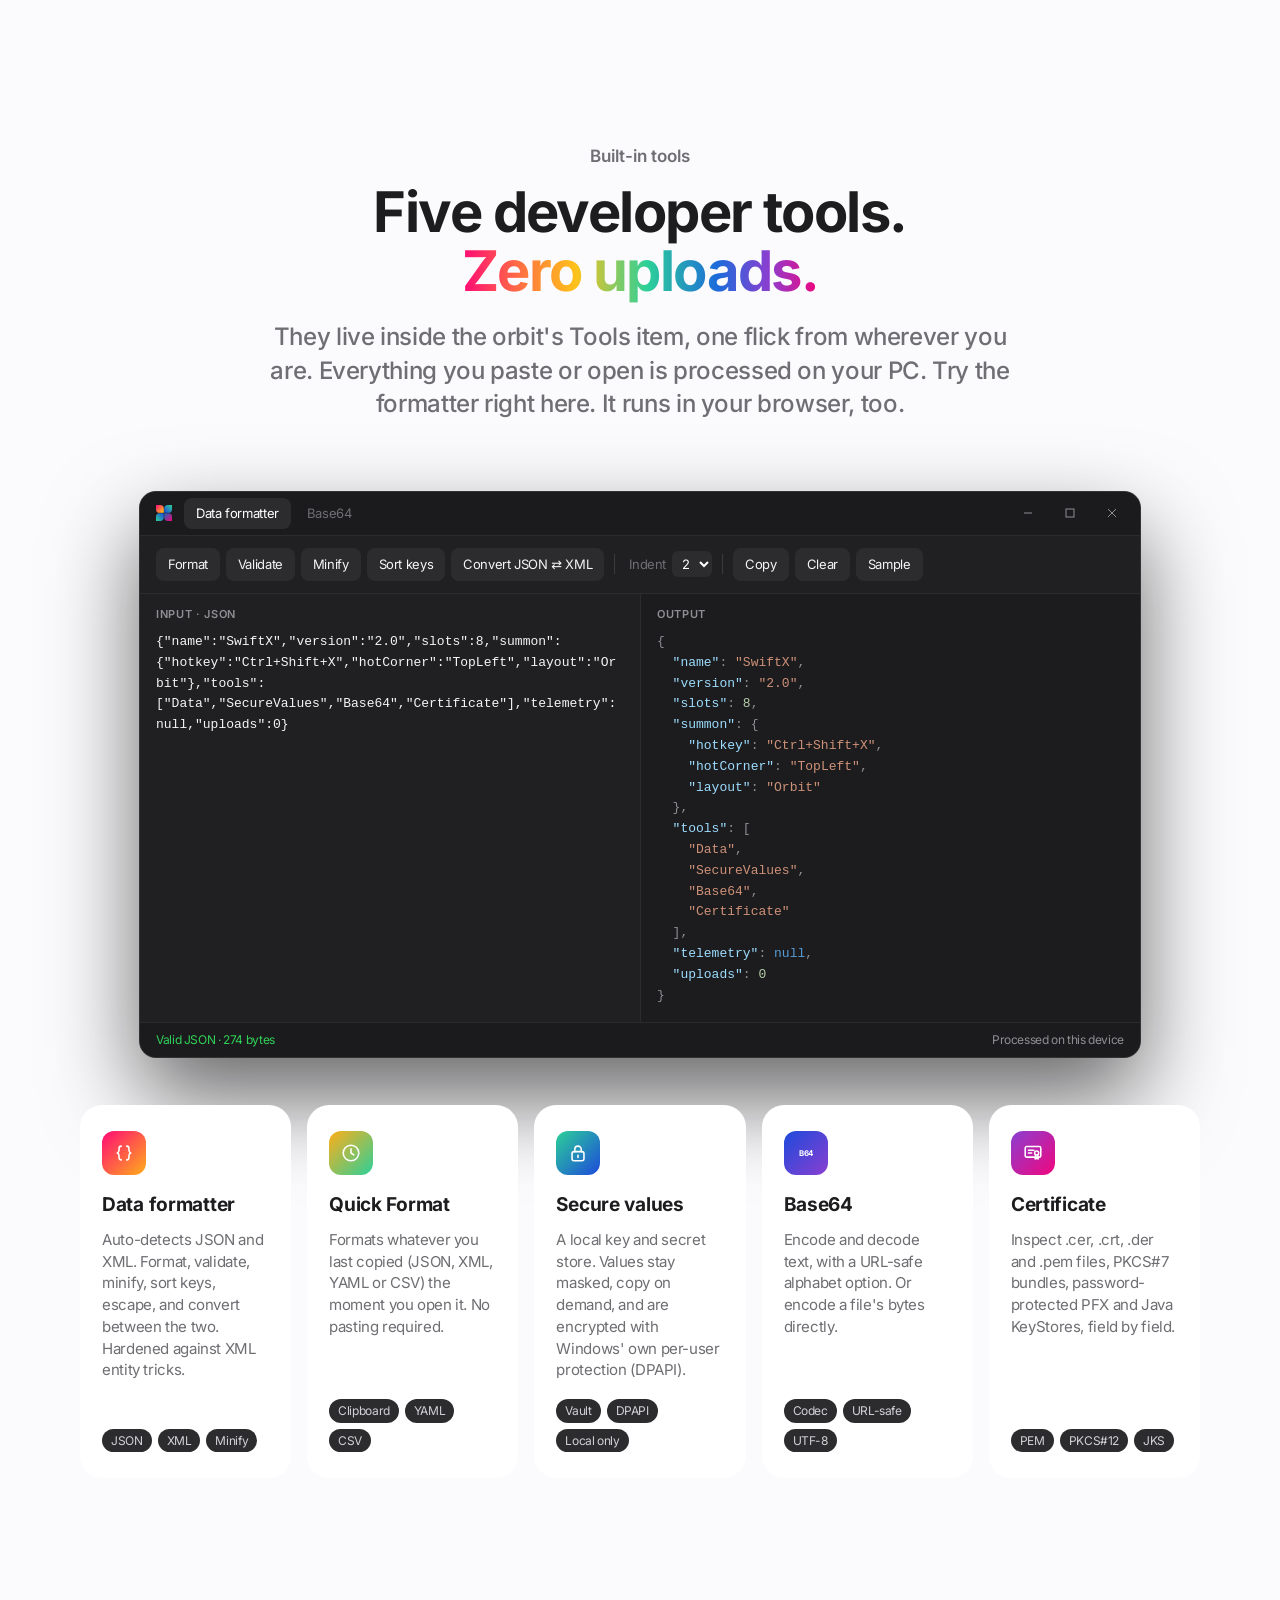
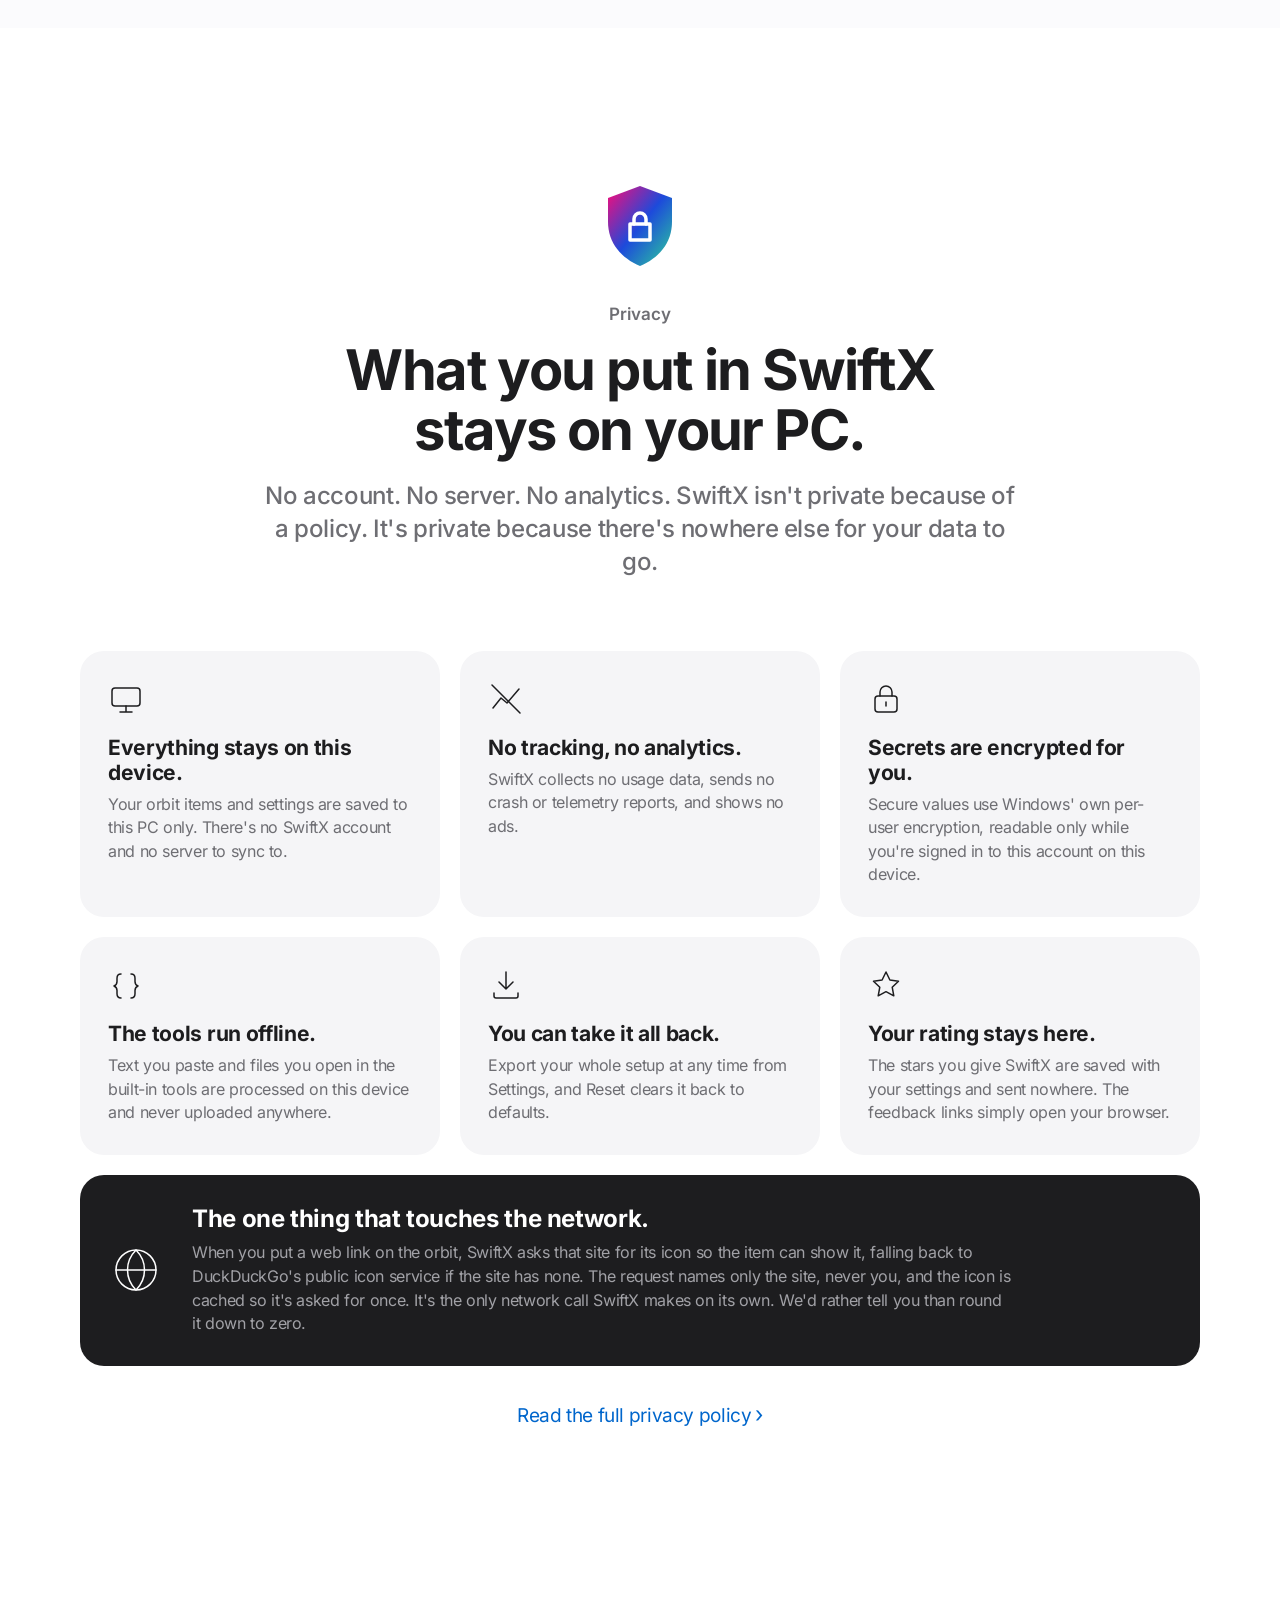
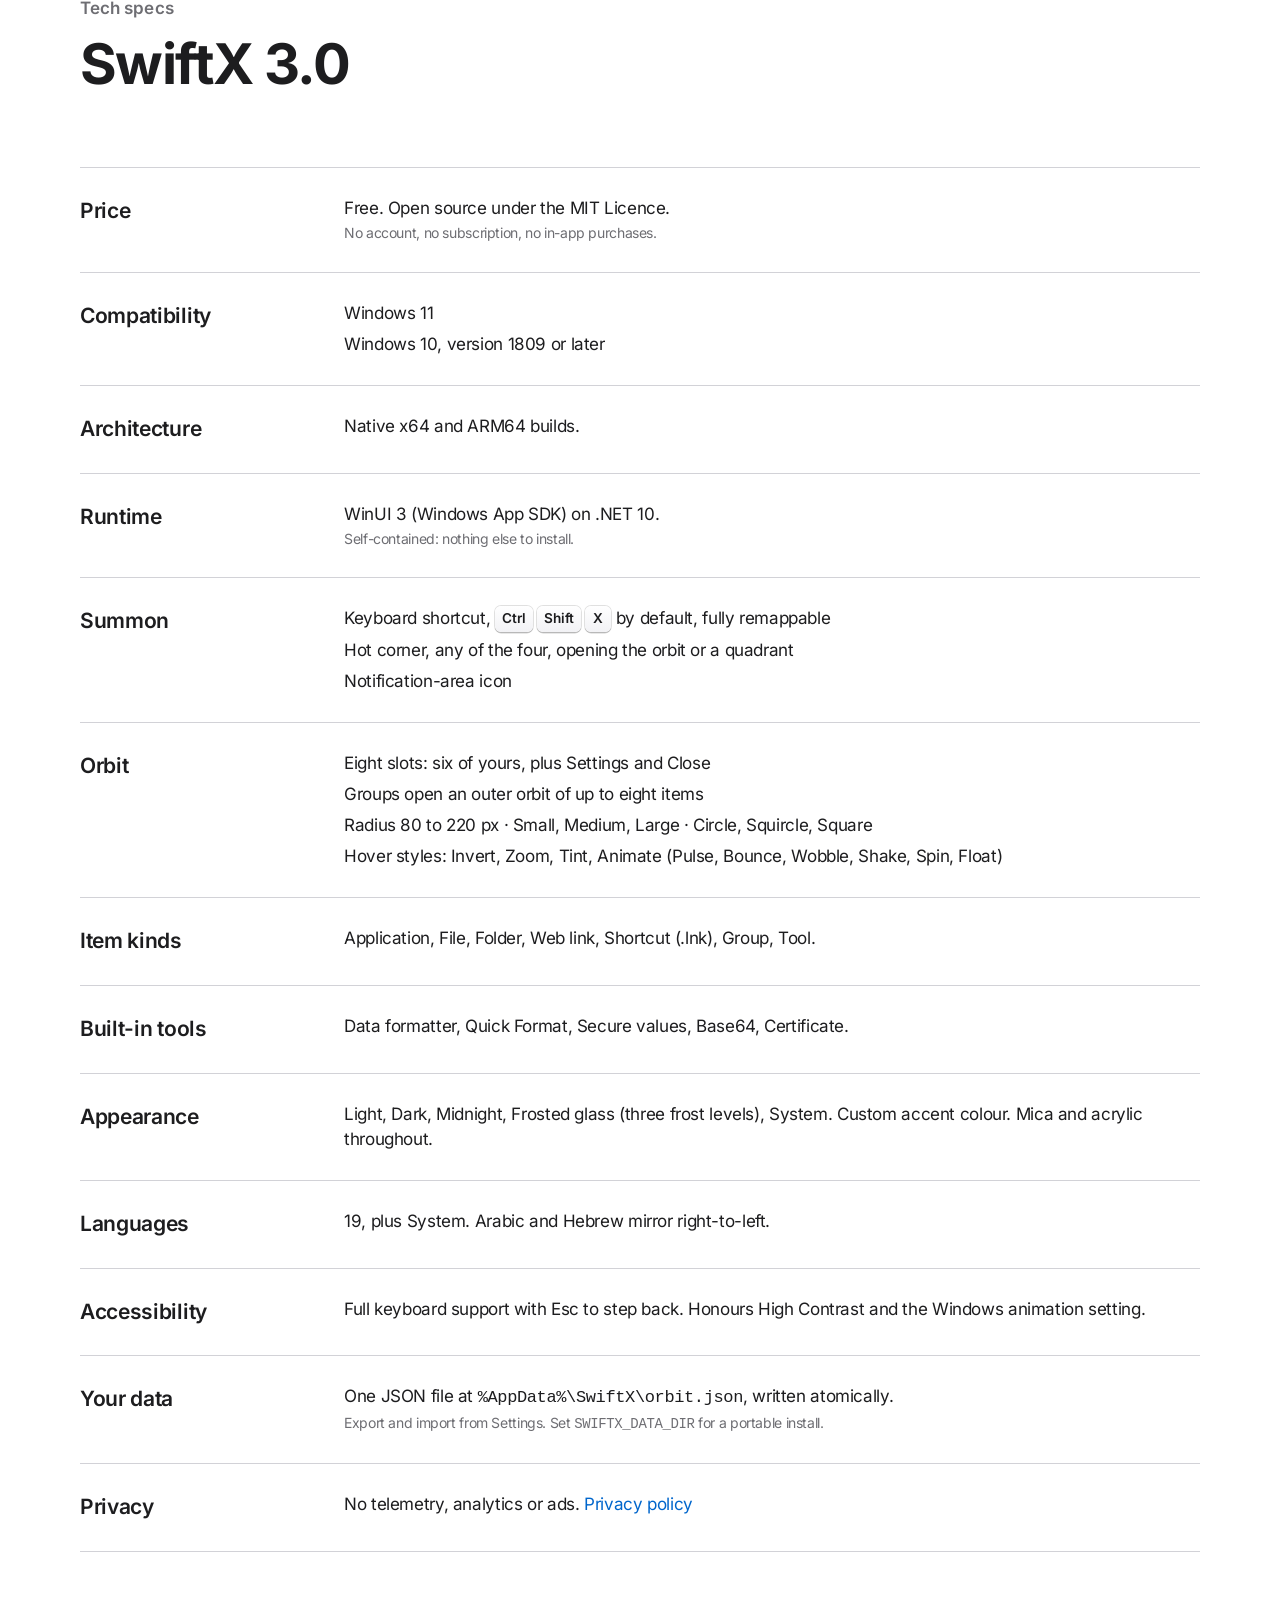
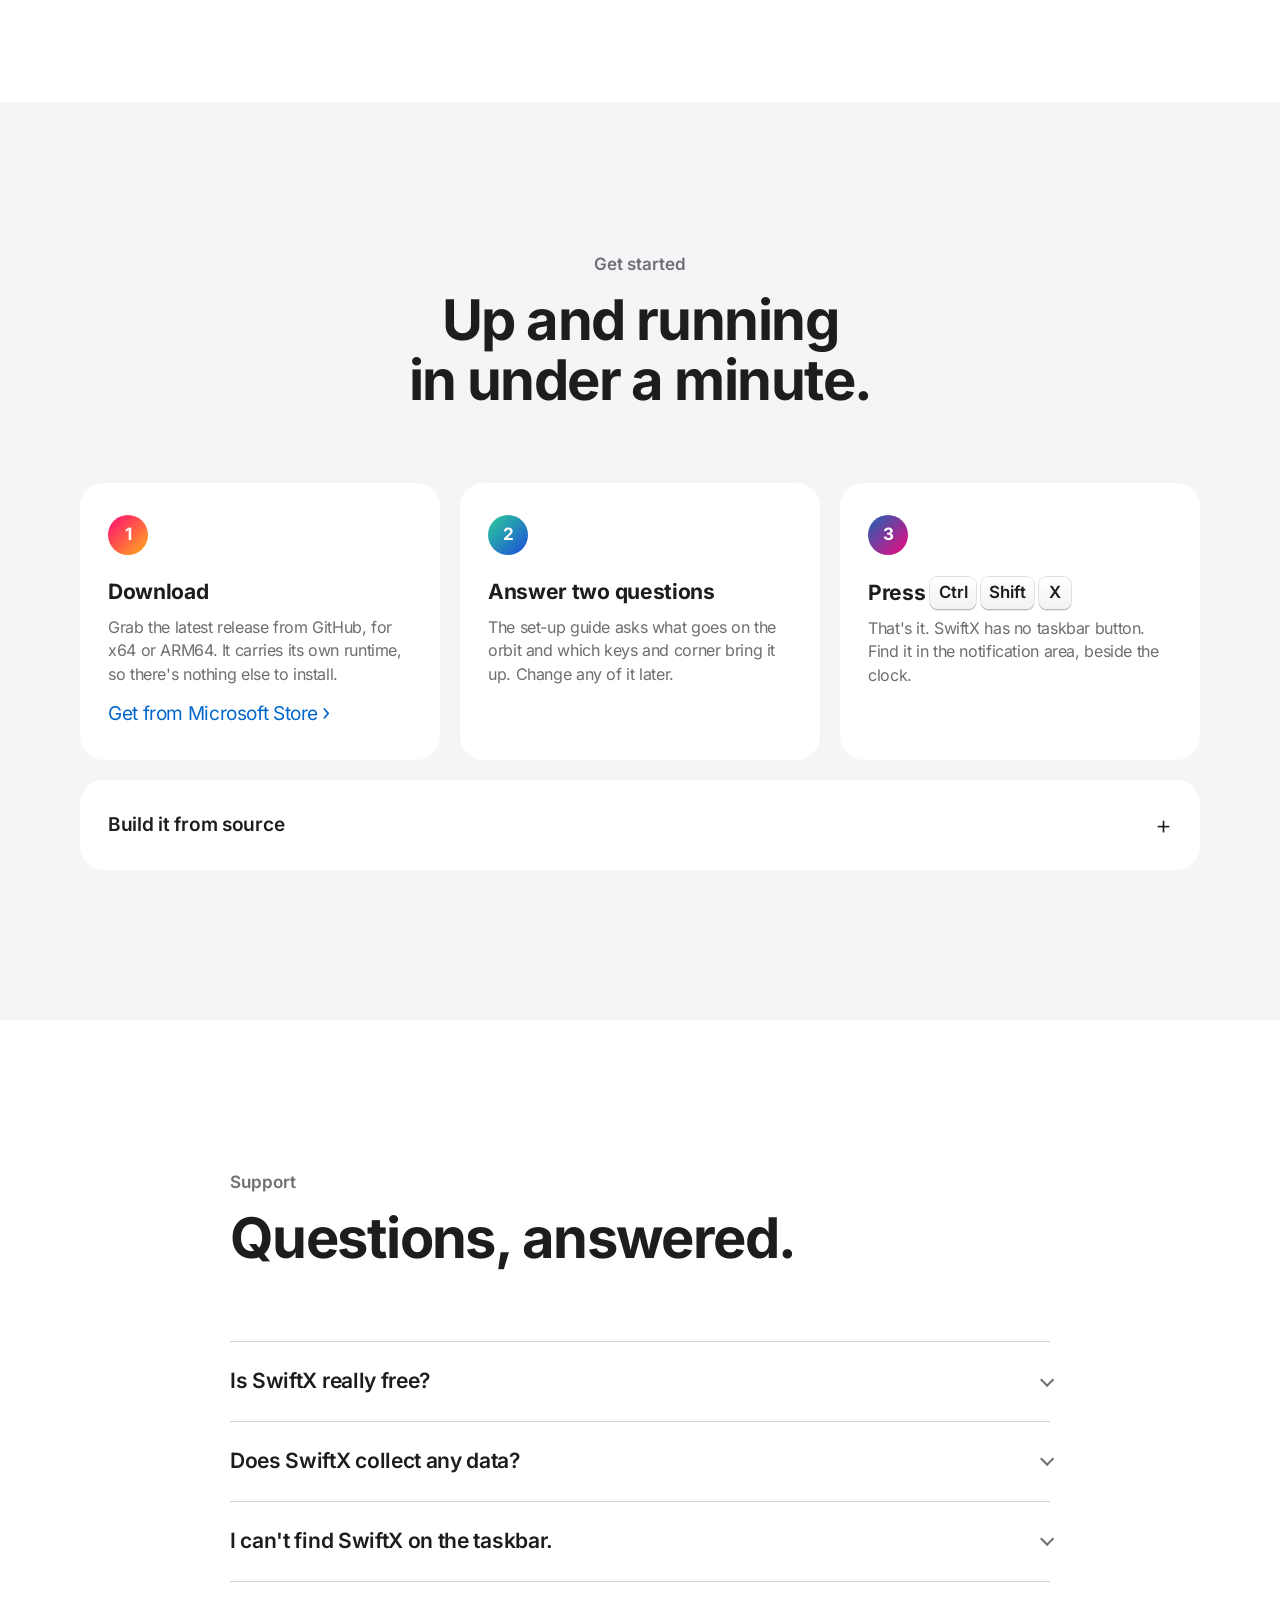
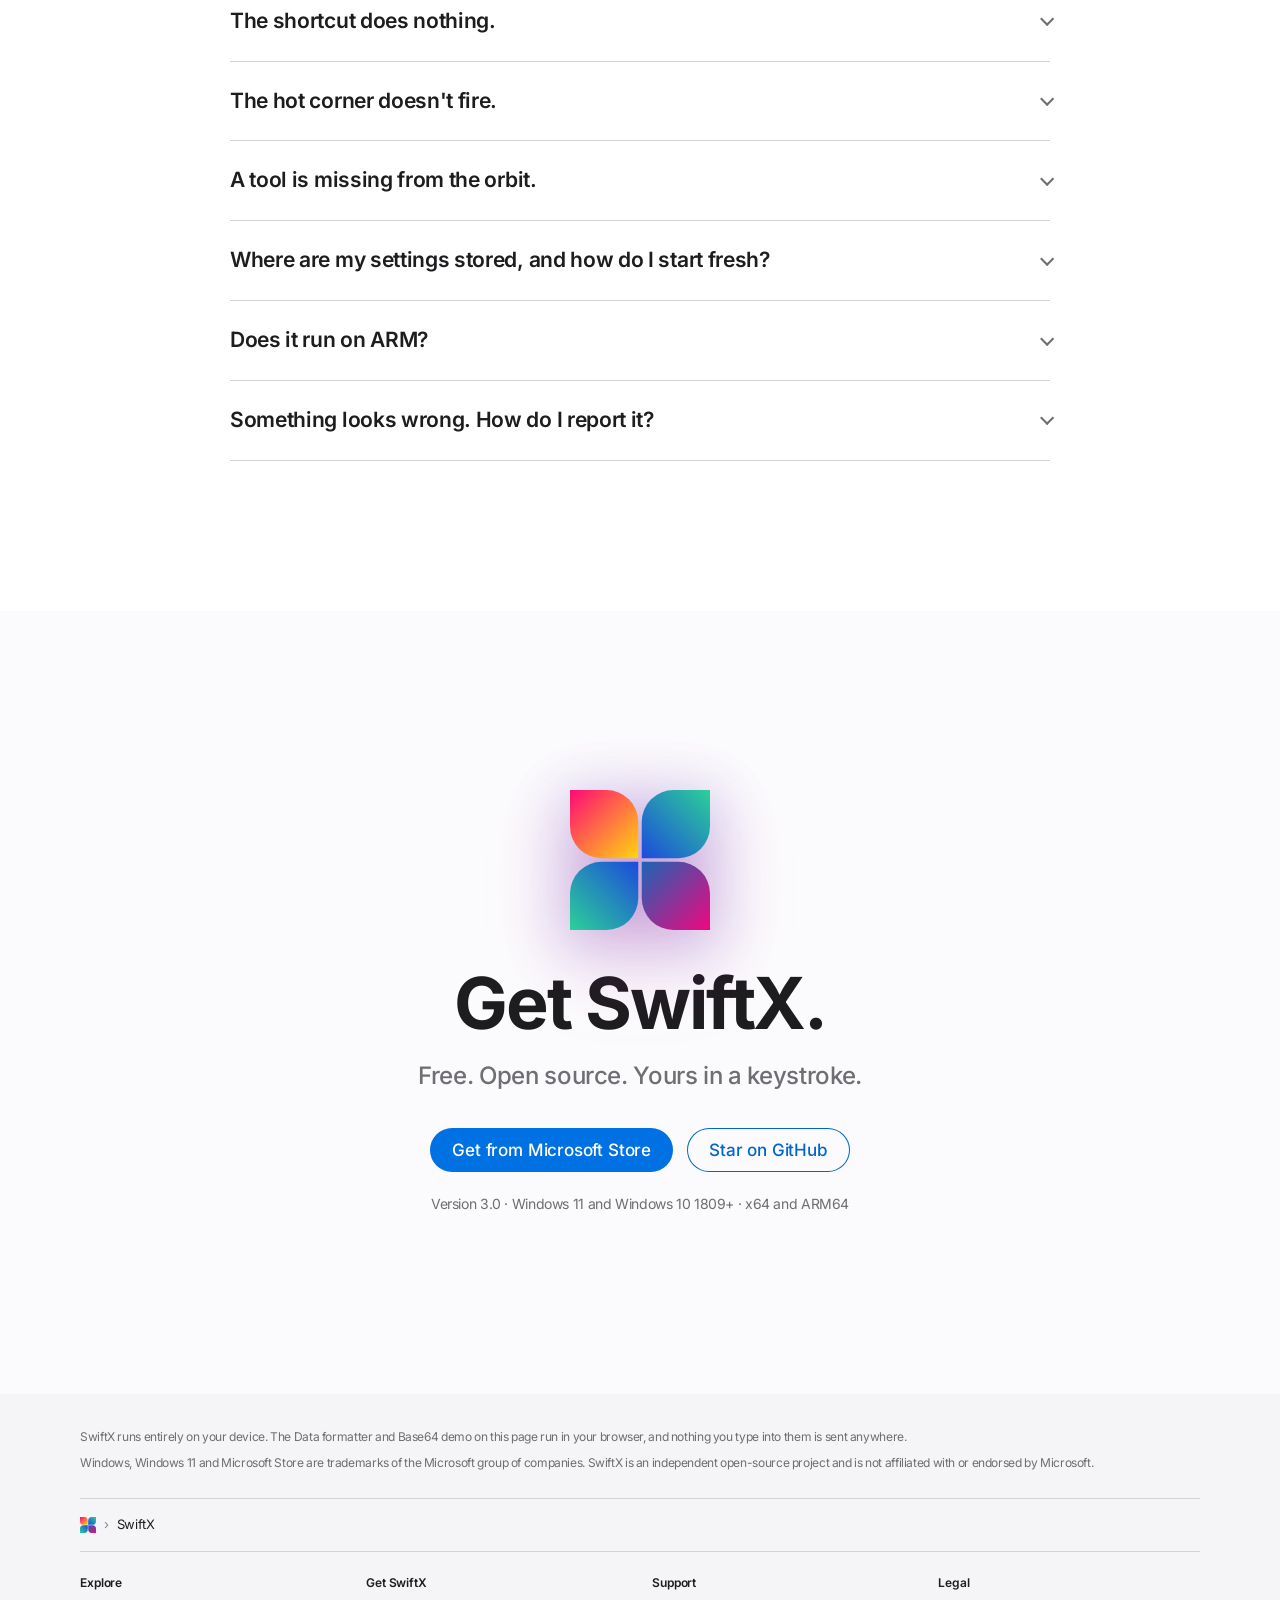
==== commit 6b7139da: "Update LICENSE and website metadata for clarity and consistency" ====
--- a/website/index.html
+++ b/website/index.html
@@ -3,8 +3,8 @@
 <head>
   <meta charset="utf-8">
   <meta name="viewport" content="width=device-width, initial-scale=1, viewport-fit=cover">
-  <title>SwiftX — Free Radial App Launcher for Windows 11</title>
-  <meta name="description" content="SwiftX is a free, open-source radial launcher for Windows 11. Summon an orbit of your apps, files, folders and links with a shortcut, a hot corner or the tray — plus built-in developer tools. No account, no telemetry.">
+  <title>SwiftX</title>
+  <meta name="description" content="SwiftX is a floating radial app launcher for Windows 11. Summon an orbit of your apps, files, folders and links with a shortcut, a hot corner or the tray — plus built-in developer tools.">
   <meta name="theme-color" content="#000000">
   <meta name="color-scheme" content="light dark">
   <link rel="canonical" href="https://www.swiftx-app.com/">
@@ -12,7 +12,7 @@
   <meta property="og:type" content="website">
   <meta property="og:site_name" content="SwiftX">
   <meta property="og:title" content="SwiftX — Everything you reach for. Right where you are.">
-  <meta property="og:description" content="A quick-access radial orbit for Windows 11. Launch apps, files, folders and links from one keystroke or a screen corner. Free, open source, private by design.">
+  <meta property="og:description" content="A quick-access radial app launcher for Windows 11. Launch apps, files, folders and links from one keystroke or a screen corner. Free, open source, private by design.">
   <meta property="og:url" content="https://www.swiftx-app.com/">
   <meta property="og:image" content="https://www.swiftx-app.com/assets/img/og.png">
   <meta property="og:image:width" content="1200">
@@ -38,7 +38,7 @@
     "@context": "https://schema.org",
     "@type": "SoftwareApplication",
     "name": "SwiftX",
-    "description": "A free, open-source radial app launcher for Windows 11. Summon an orbit of your apps, files, folders and links with a keyboard shortcut, hot corner or tray icon. Includes built-in developer tools. No account, no telemetry.",
+    "description": "A floating radial app launcher for Windows 11. Summon an orbit of your apps, files, folders and links with a keyboard shortcut, hot corner or tray icon. Includes built-in developer tools. No account, no telemetry.",
     "applicationCategory": "UtilitiesApplication",
     "operatingSystem": "Windows 10 version 1809 or later, Windows 11",
     "processorRequirements": "x64, ARM64",
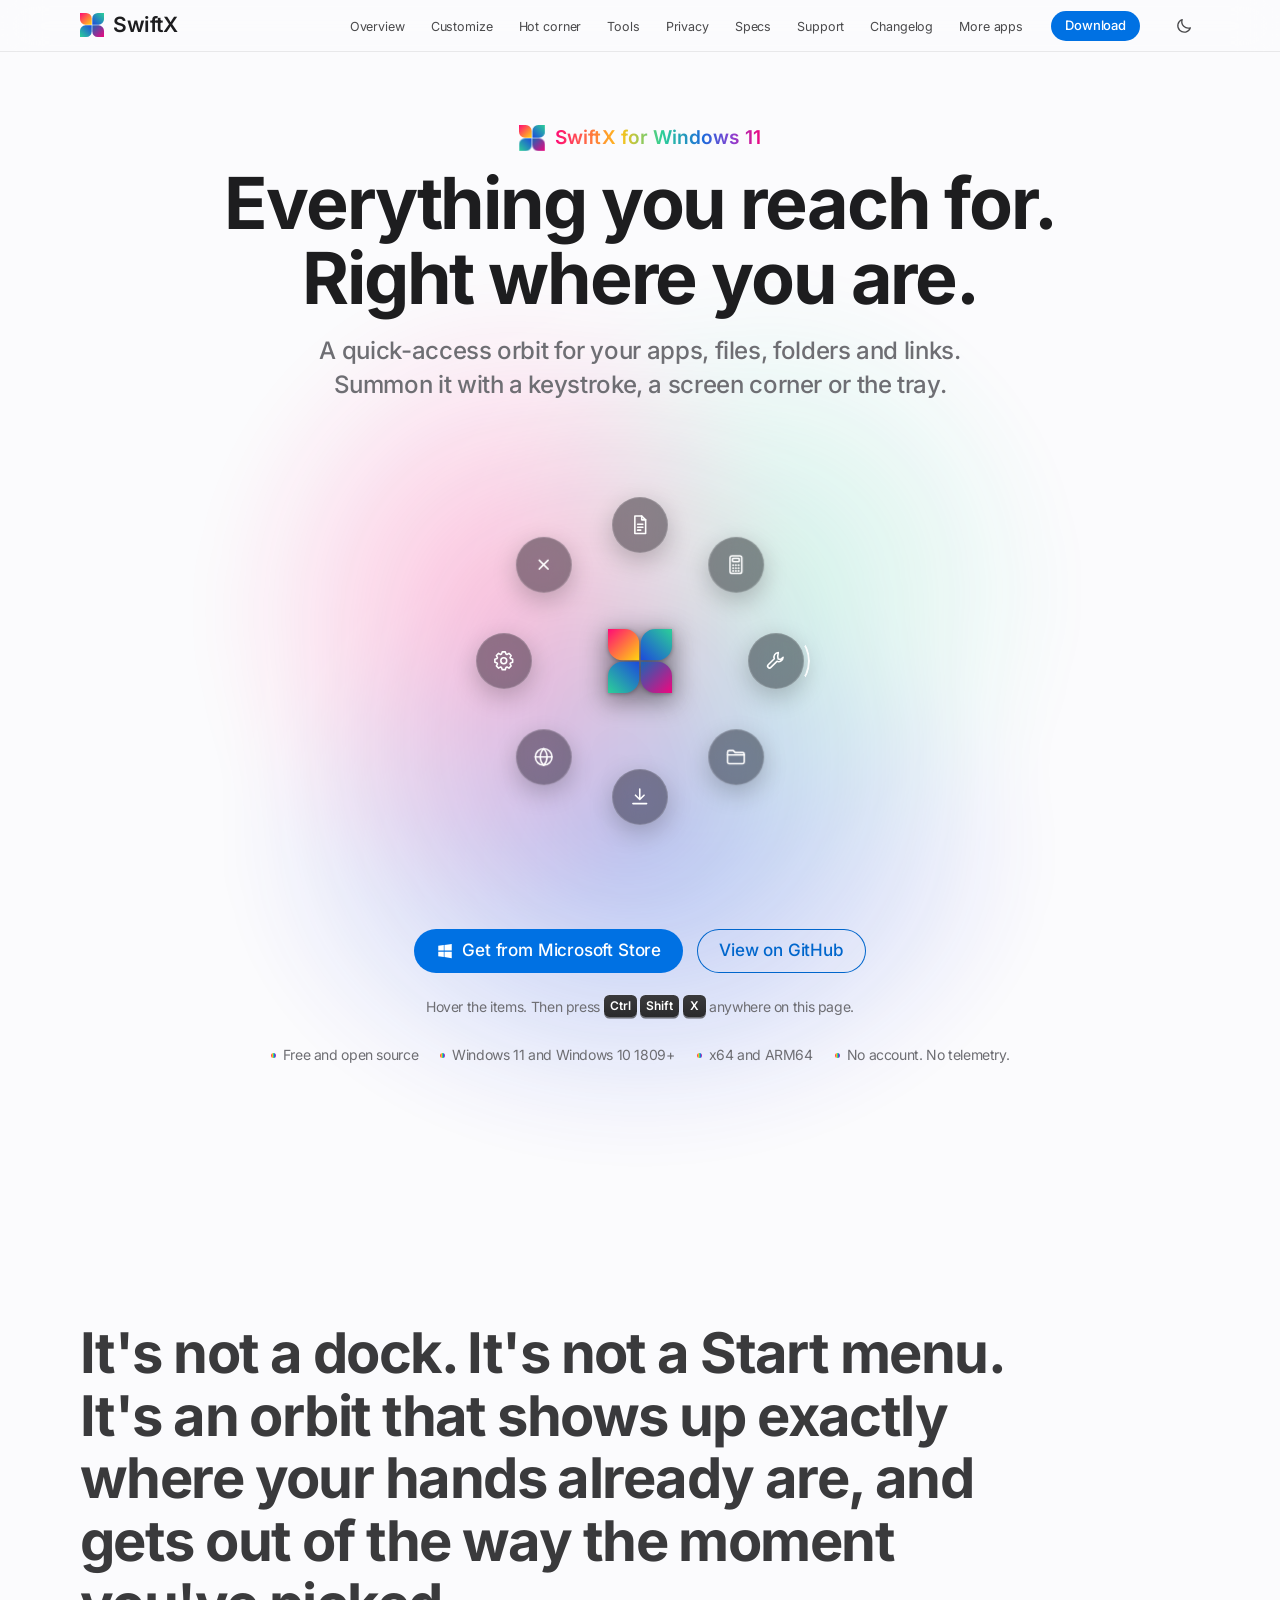
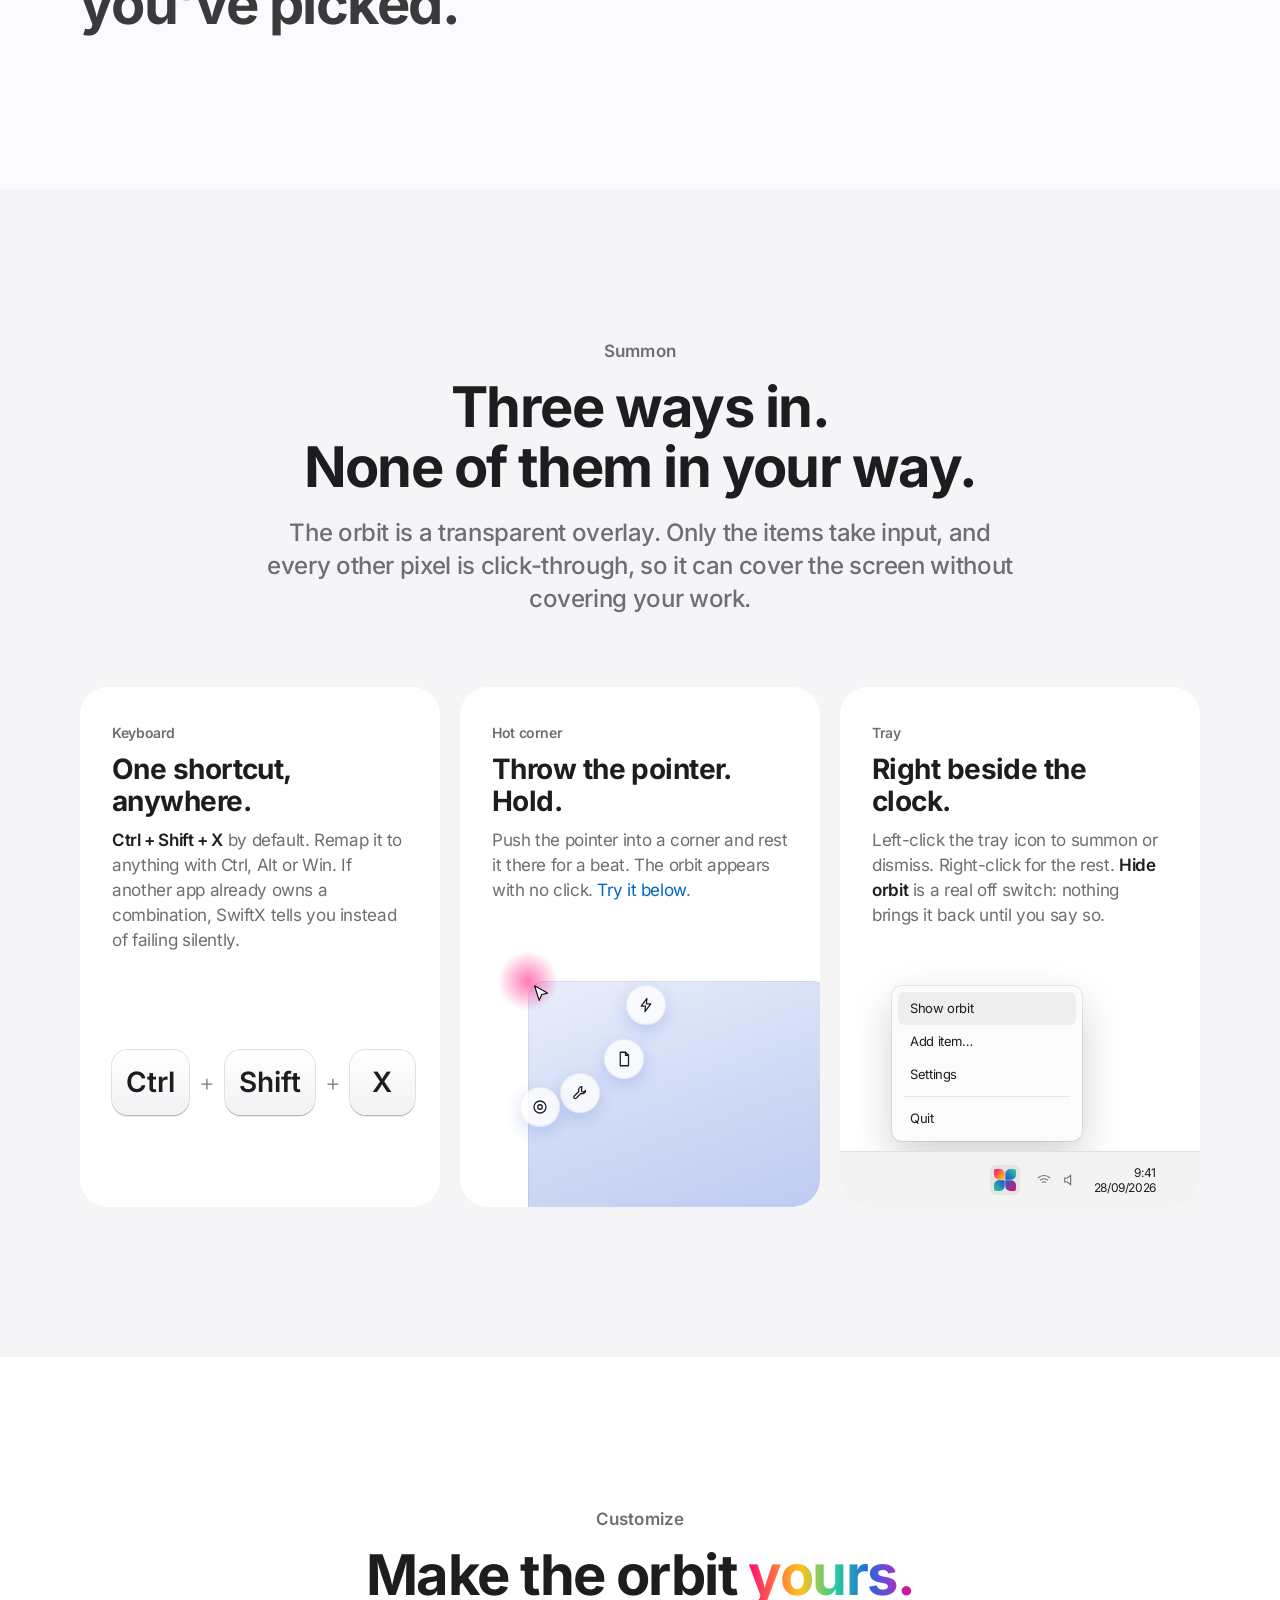
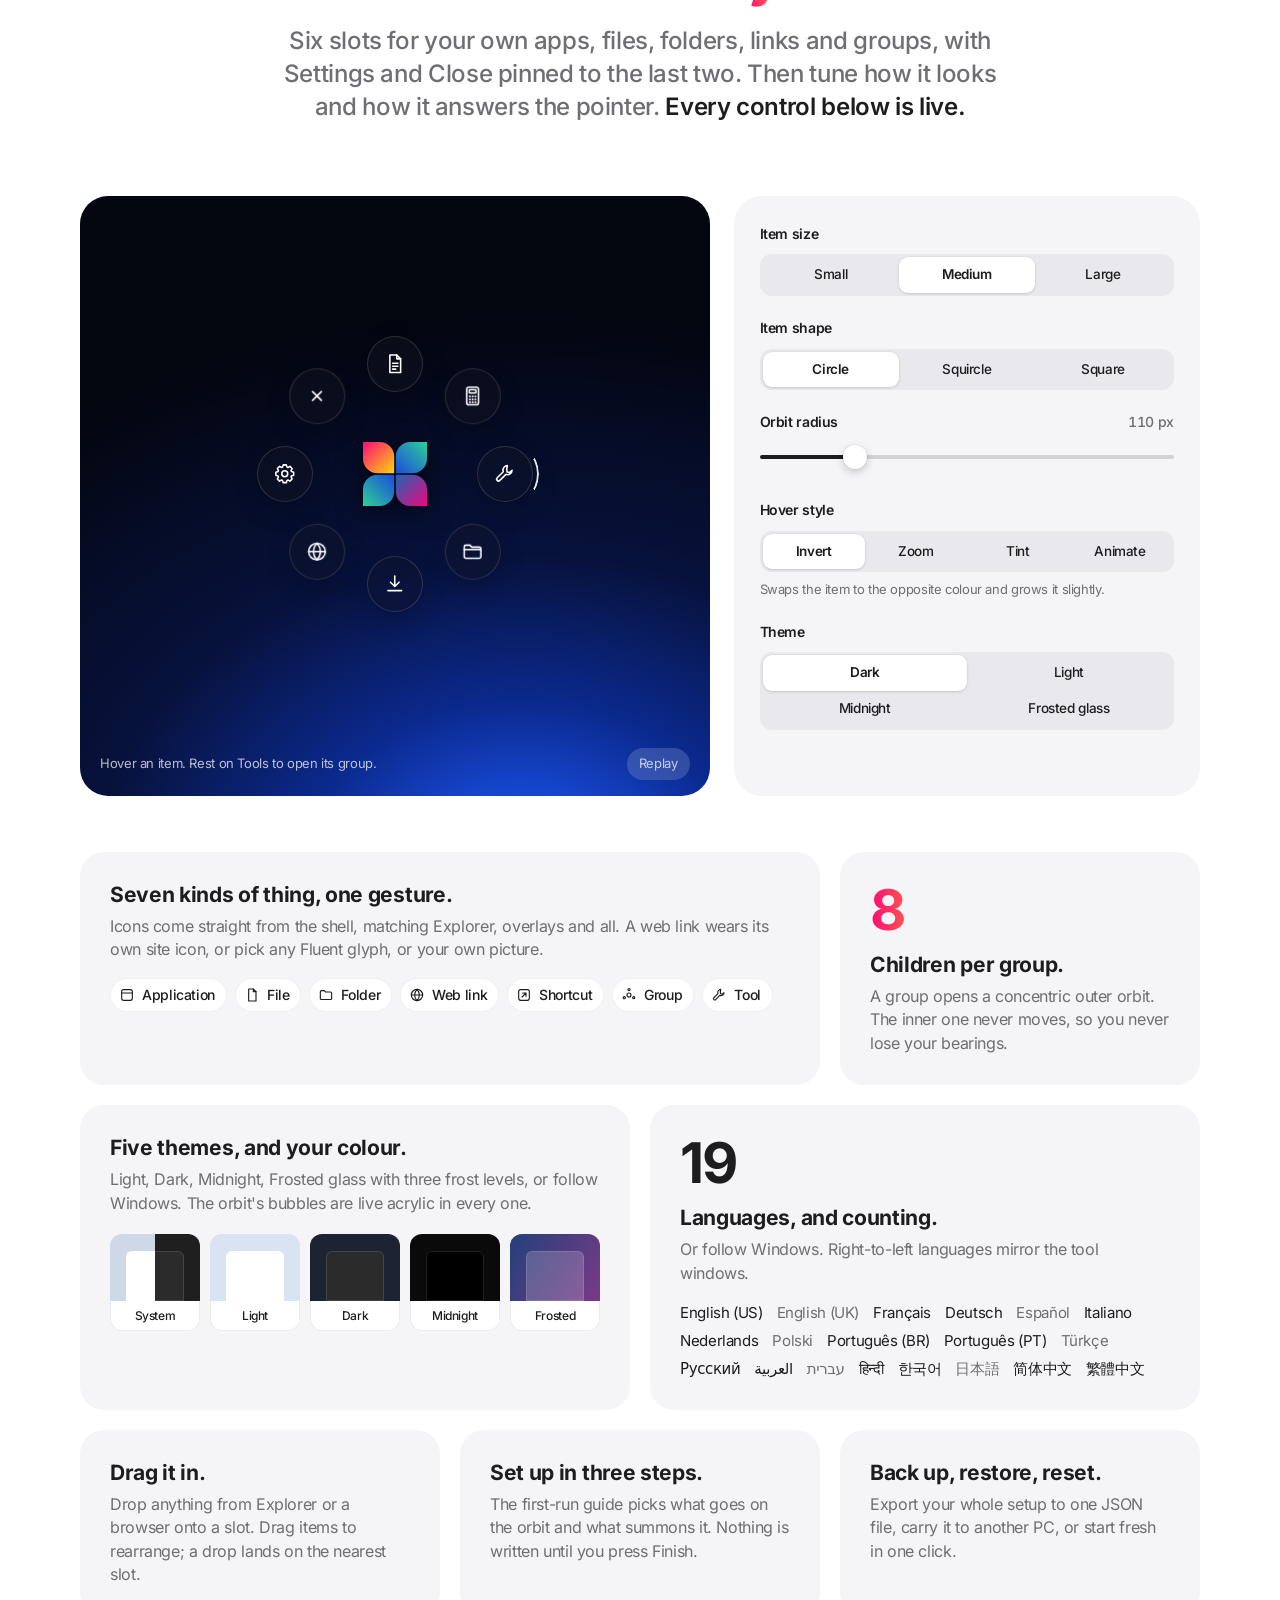
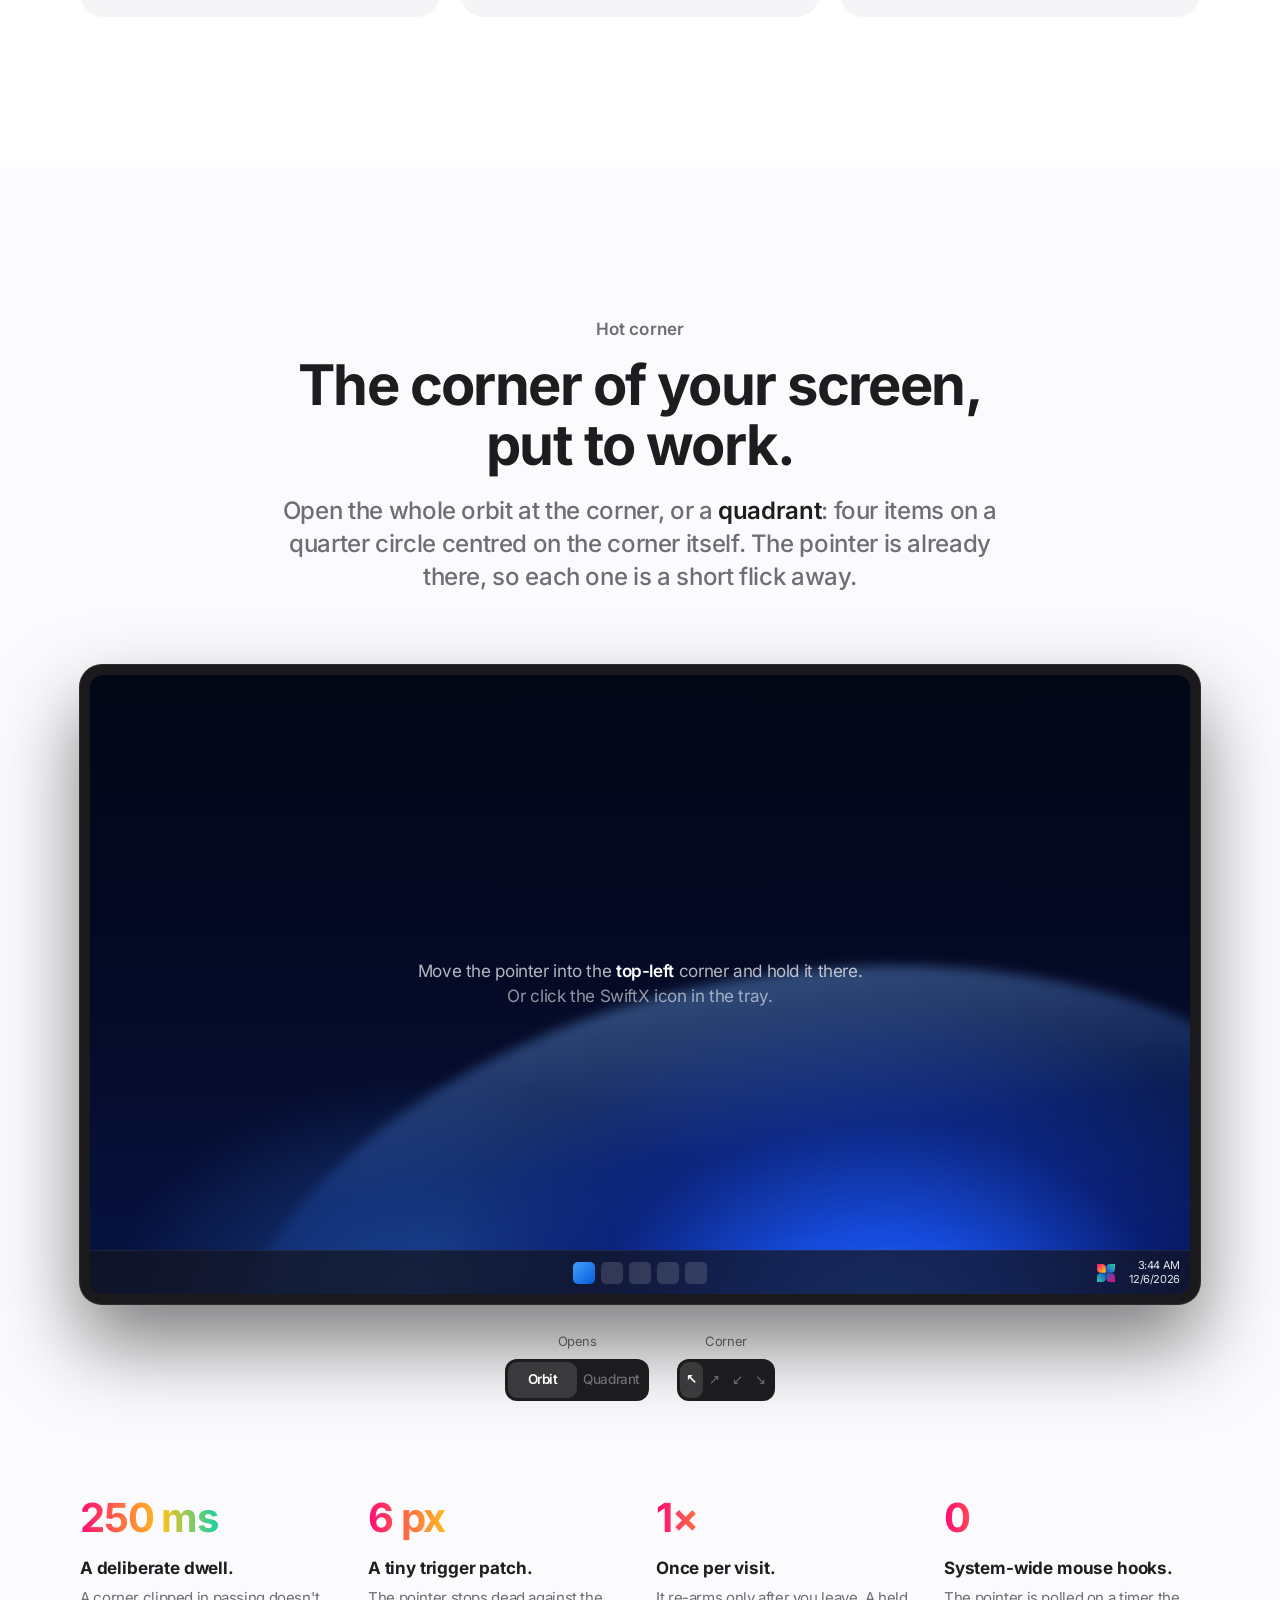
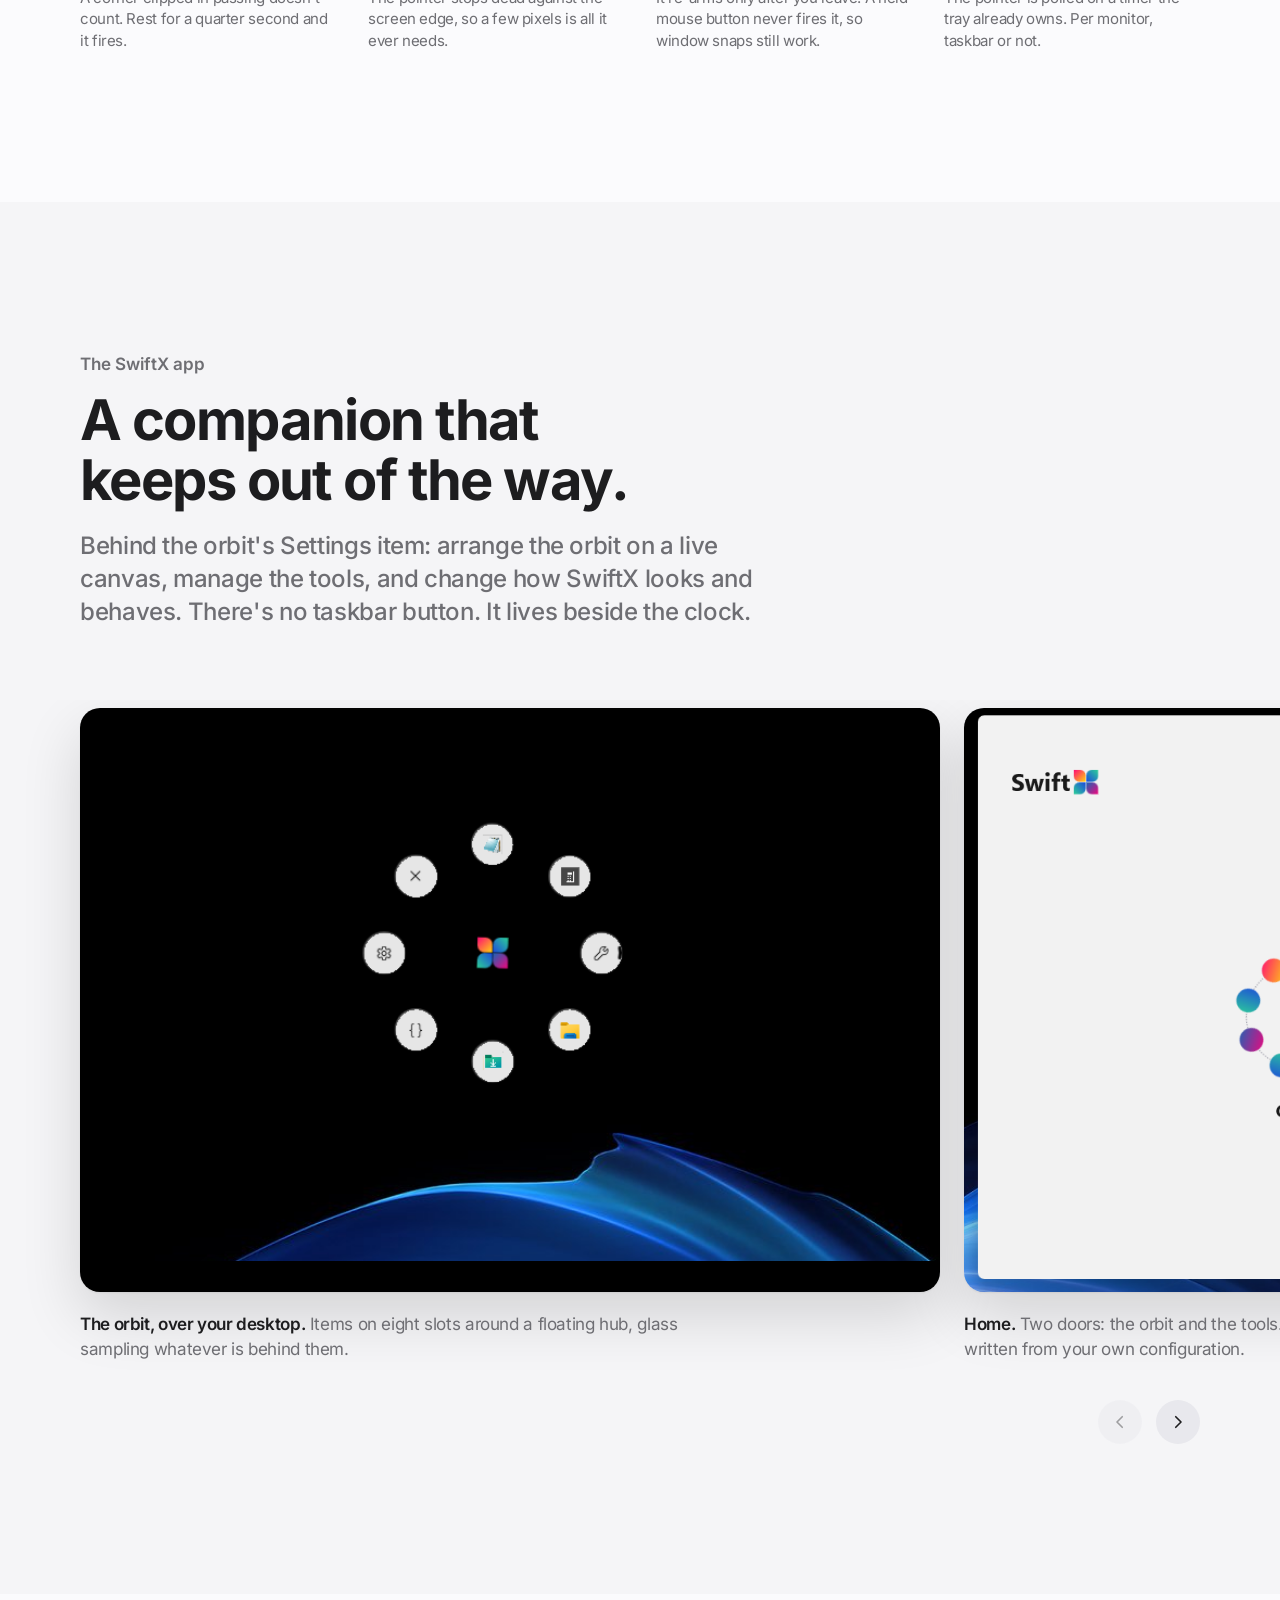
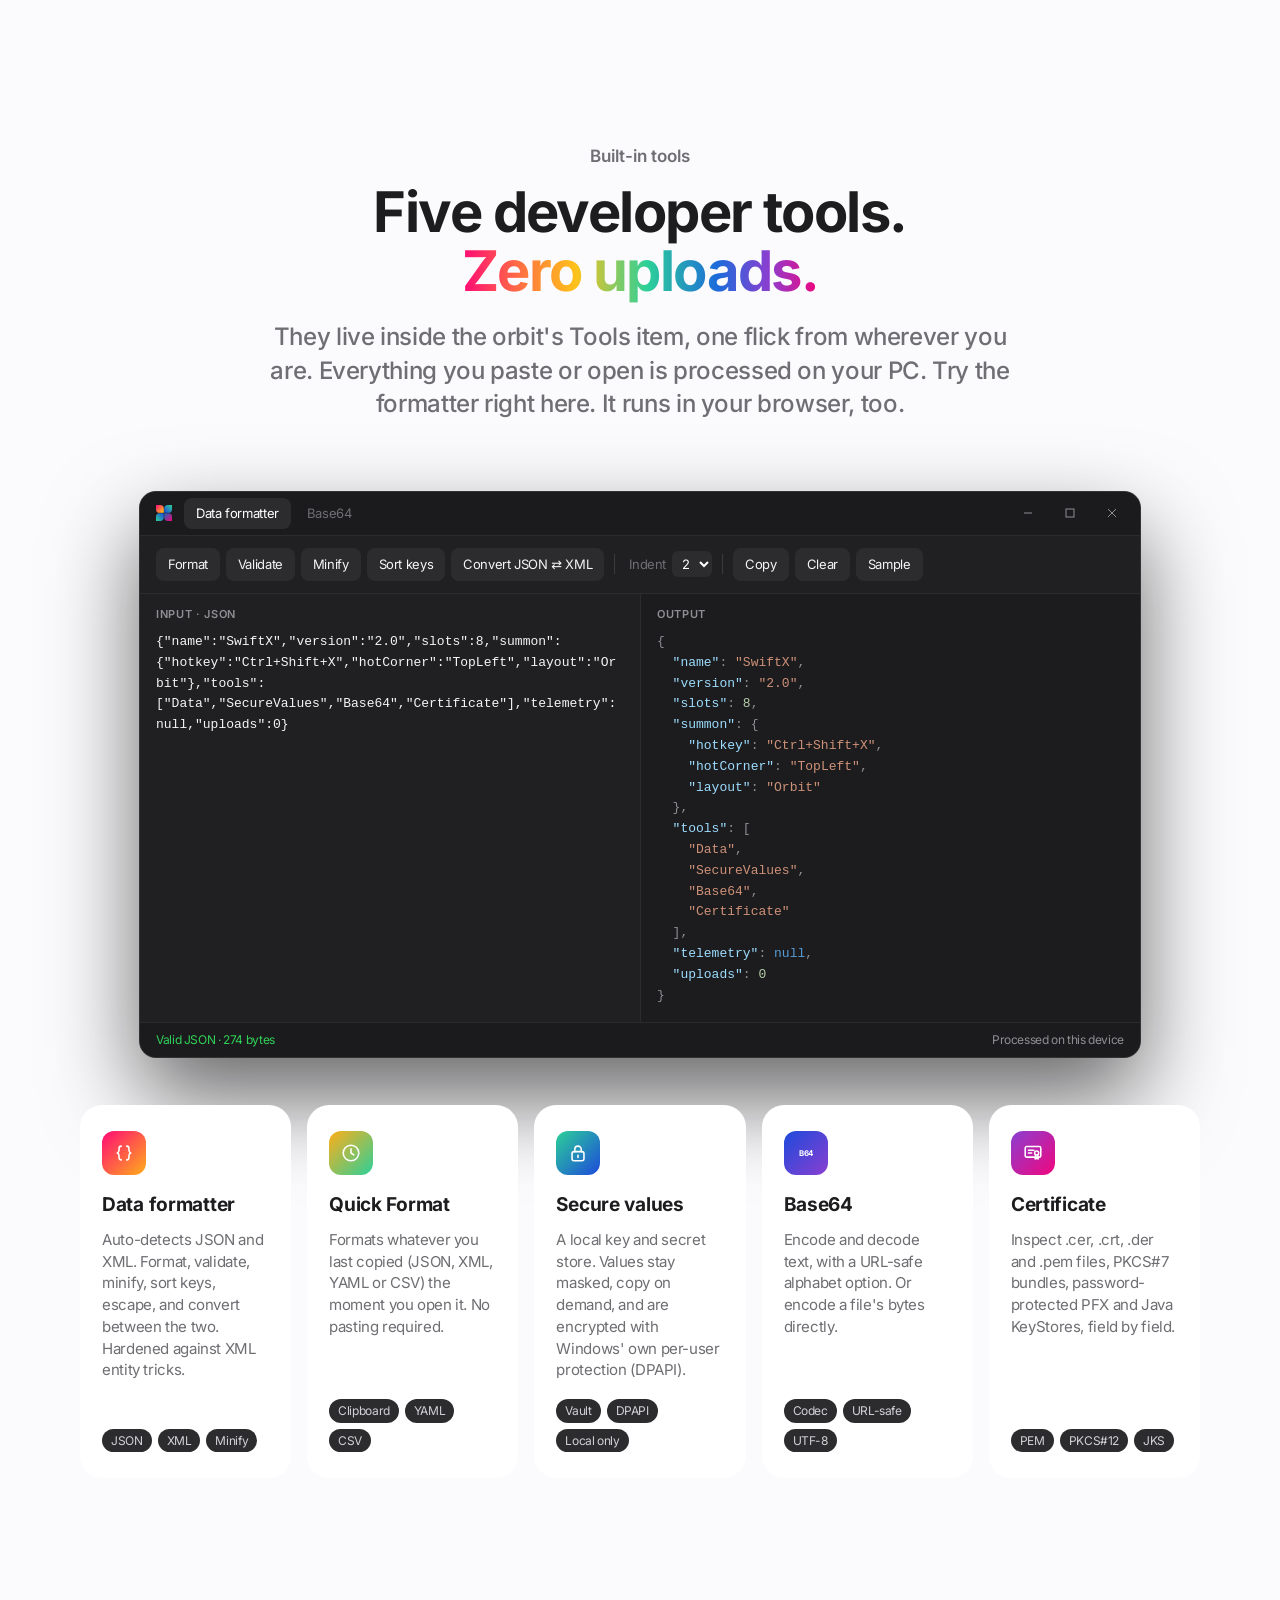
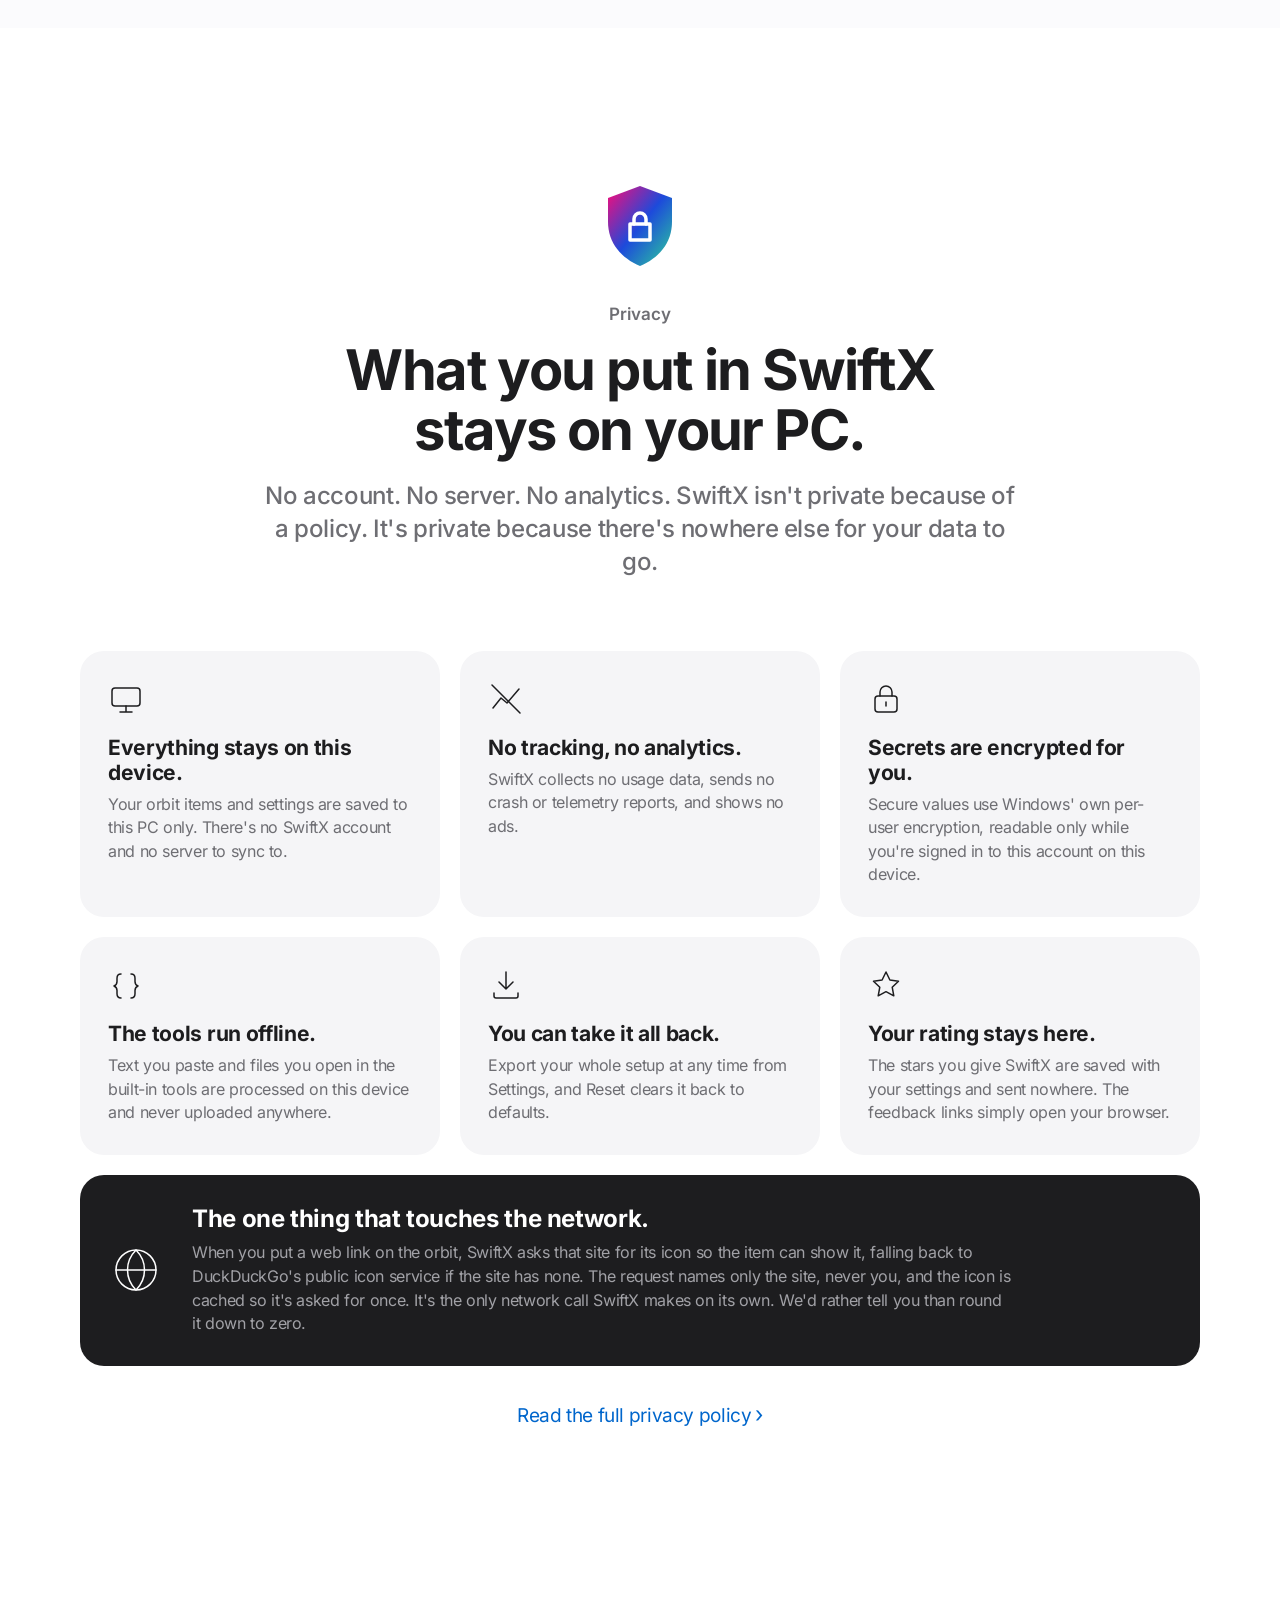
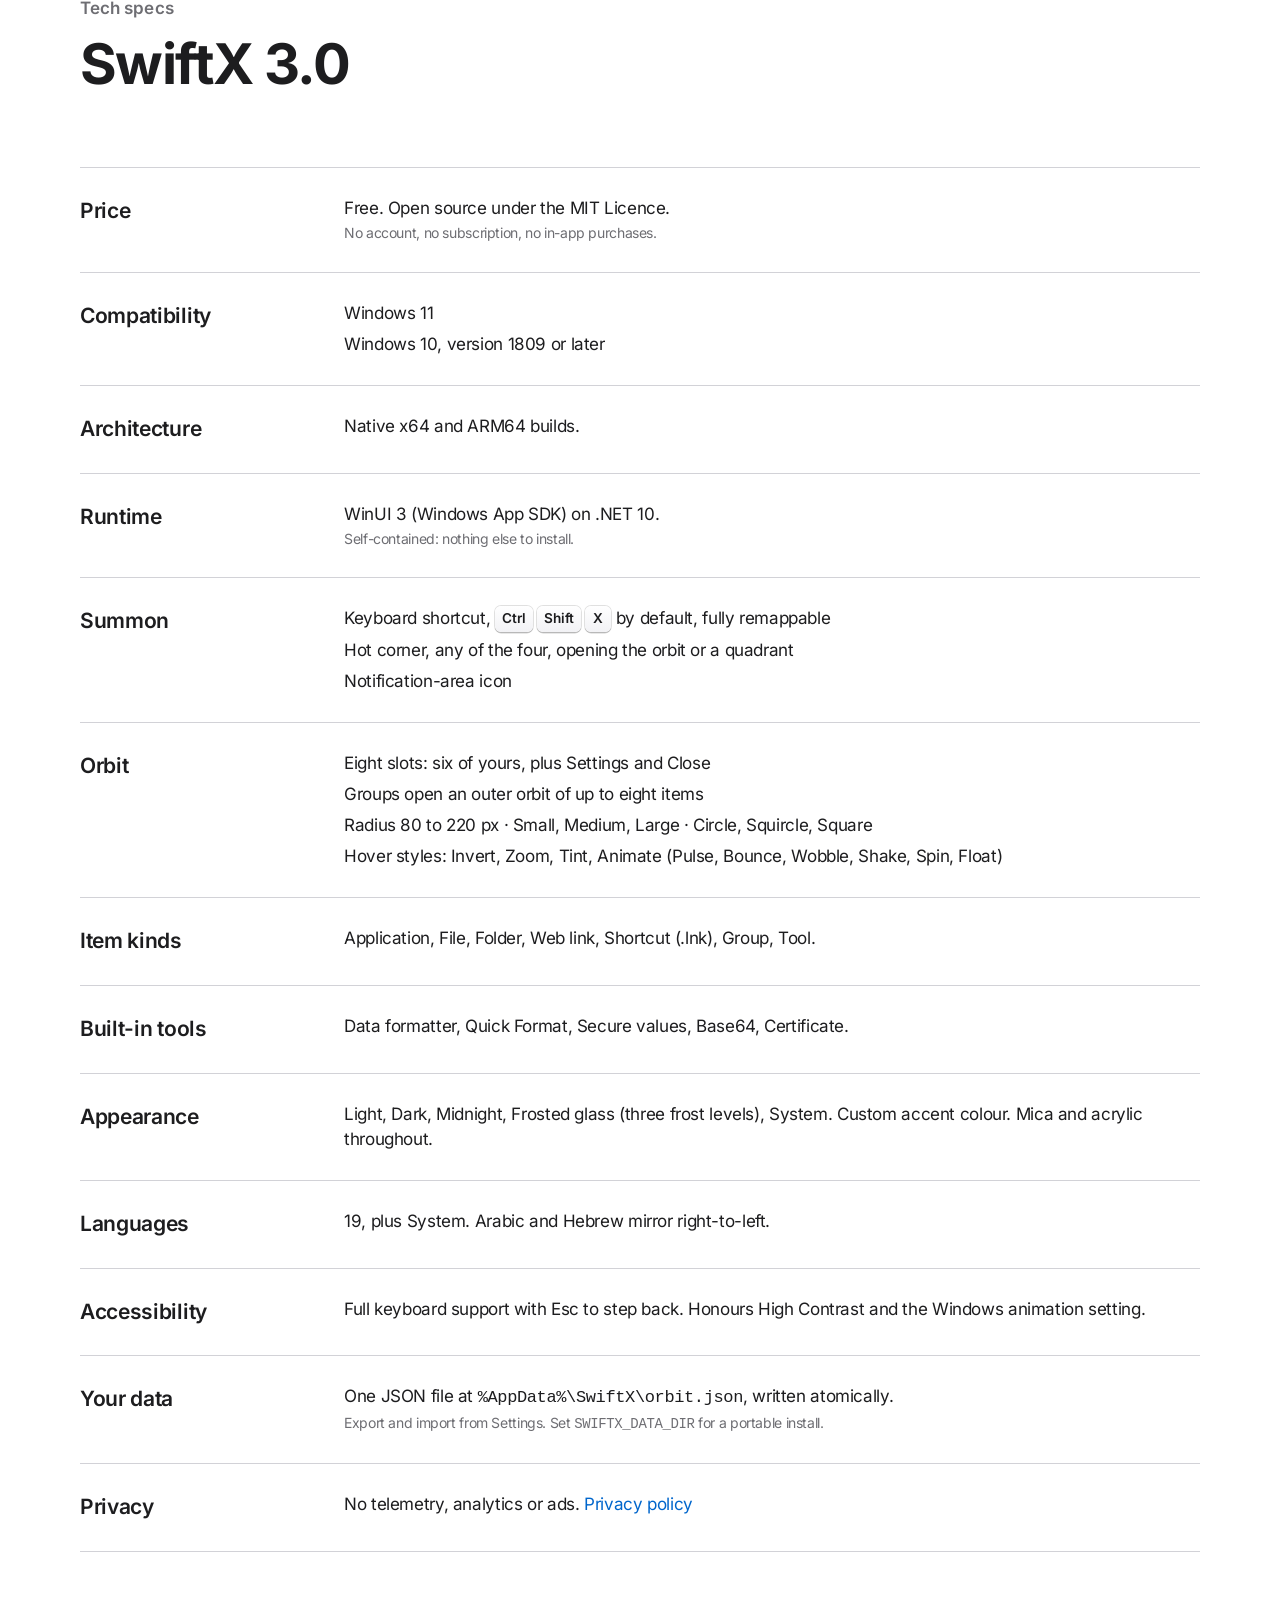
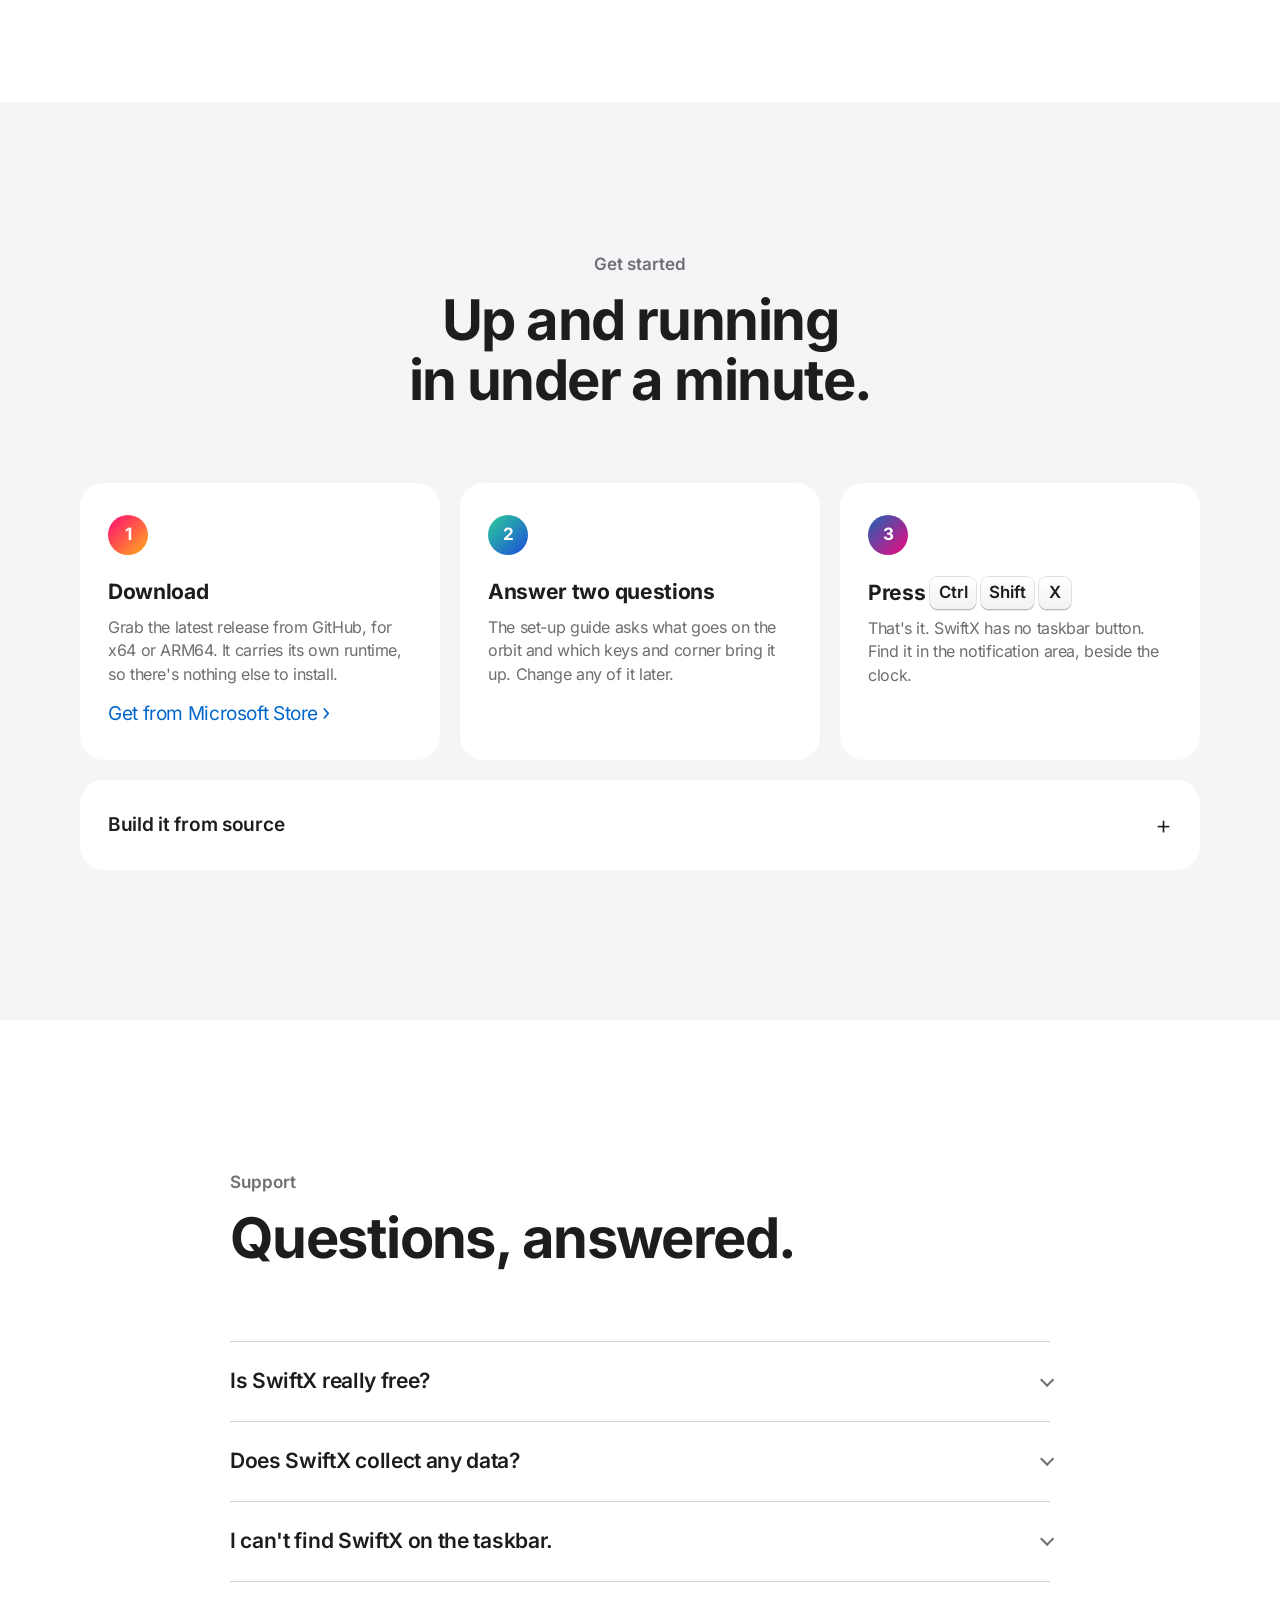
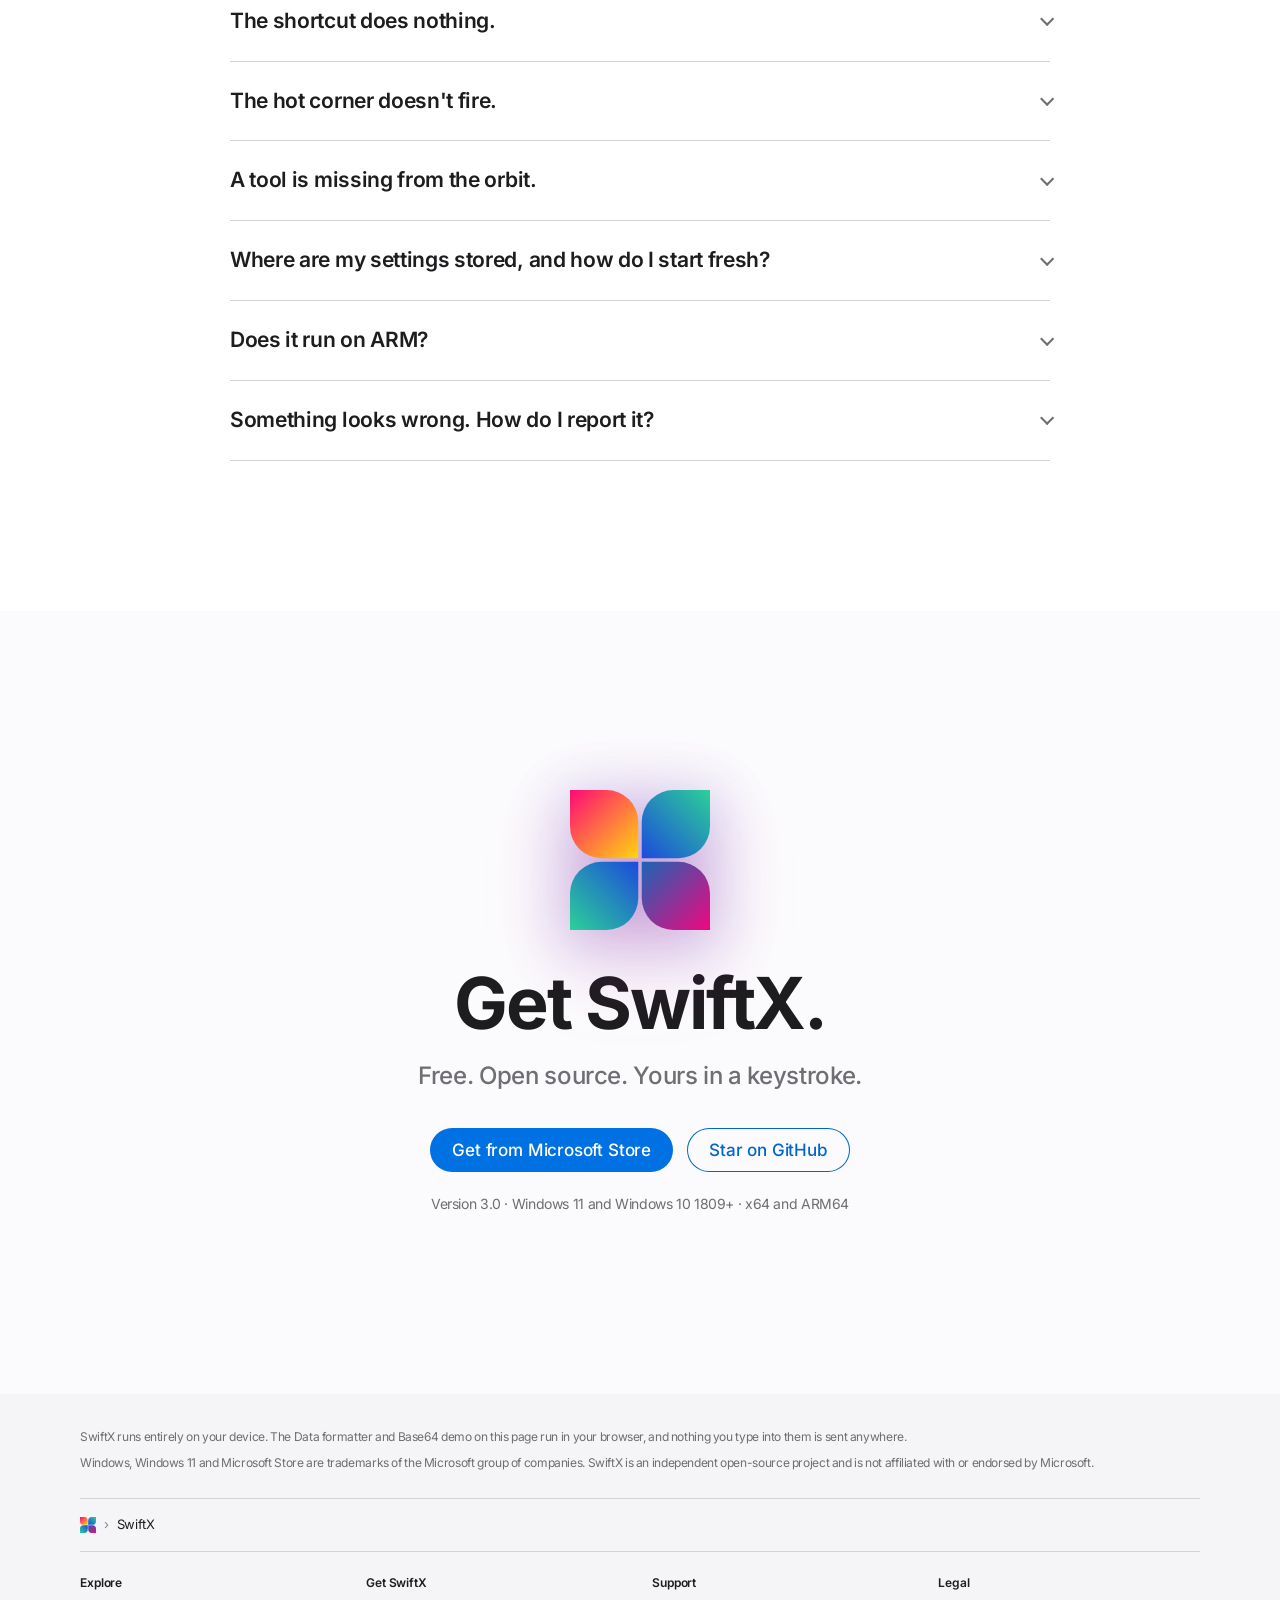
==== commit 3a03c295: "Add "More apps" link and create more.html page - Added a "More apps" link to the navigation and foot" ====
--- a/website/index.html
+++ b/website/index.html
@@ -119,6 +119,7 @@
         <li><a href="#specs">Specs</a></li>
         <li><a href="#faq">Support</a></li>
         <li><a href="changelog.html">Changelog</a></li>
+        <li><a href="more.html">More apps</a></li>
       </ul>
       <!-- TODO: replace with real product id when listing goes live (matches StoreFeedback.ProductId in the app) -->
       <a class="btn btn-primary btn-sm" href="https://apps.microsoft.com/detail/9pk5wx5sswts">Download</a>
@@ -782,7 +783,7 @@
       </div>
       <div class="footer-crumb"><img src="assets/img/mark.svg" alt="" width="16" height="16"><span class="chev">›</span><span>SwiftX</span></div>
       <div class="footer-cols">
-        <div><h4>Explore</h4><ul><li><a href="#summon">Overview</a></li><li><a href="#customize">Customize</a></li><li><a href="#corner">Hot corner</a></li><li><a href="#tools">Built-in tools</a></li><li><a href="#specs">Tech specs</a></li></ul></div>
+        <div><h4>Explore</h4><ul><li><a href="#summon">Overview</a></li><li><a href="#customize">Customize</a></li><li><a href="#corner">Hot corner</a></li><li><a href="#tools">Built-in tools</a></li><li><a href="#specs">Tech specs</a></li><li><a href="more.html">More apps</a></li></ul></div>
         <div><h4>Get SwiftX</h4><ul><li><a href="https://apps.microsoft.com/detail/0000000000000">Microsoft Store</a></li><li><a href="changelog.html">Release history</a></li><li><a href="https://github.com/framedparadox/SwiftX/releases">GitHub releases</a></li><li><a href="#start">Build from source</a></li></ul></div>
         <div><h4>Support</h4><ul><li><a href="#faq">FAQ</a></li><li><a href="feedback.html">Feedback &amp; suggestions</a></li><li><a href="https://github.com/framedparadox/SwiftX/issues">Report an issue</a></li><li><a href="https://github.com/framedparadox/SwiftX#readme">Documentation</a></li></ul></div>
         <div><h4>Legal</h4><ul><li><a href="privacy.html">Privacy policy</a></li><li><a href="terms.html">Terms and conditions</a></li><li><a href="https://github.com/framedparadox/SwiftX/blob/main/LICENSE">MIT Licence</a></li></ul></div>
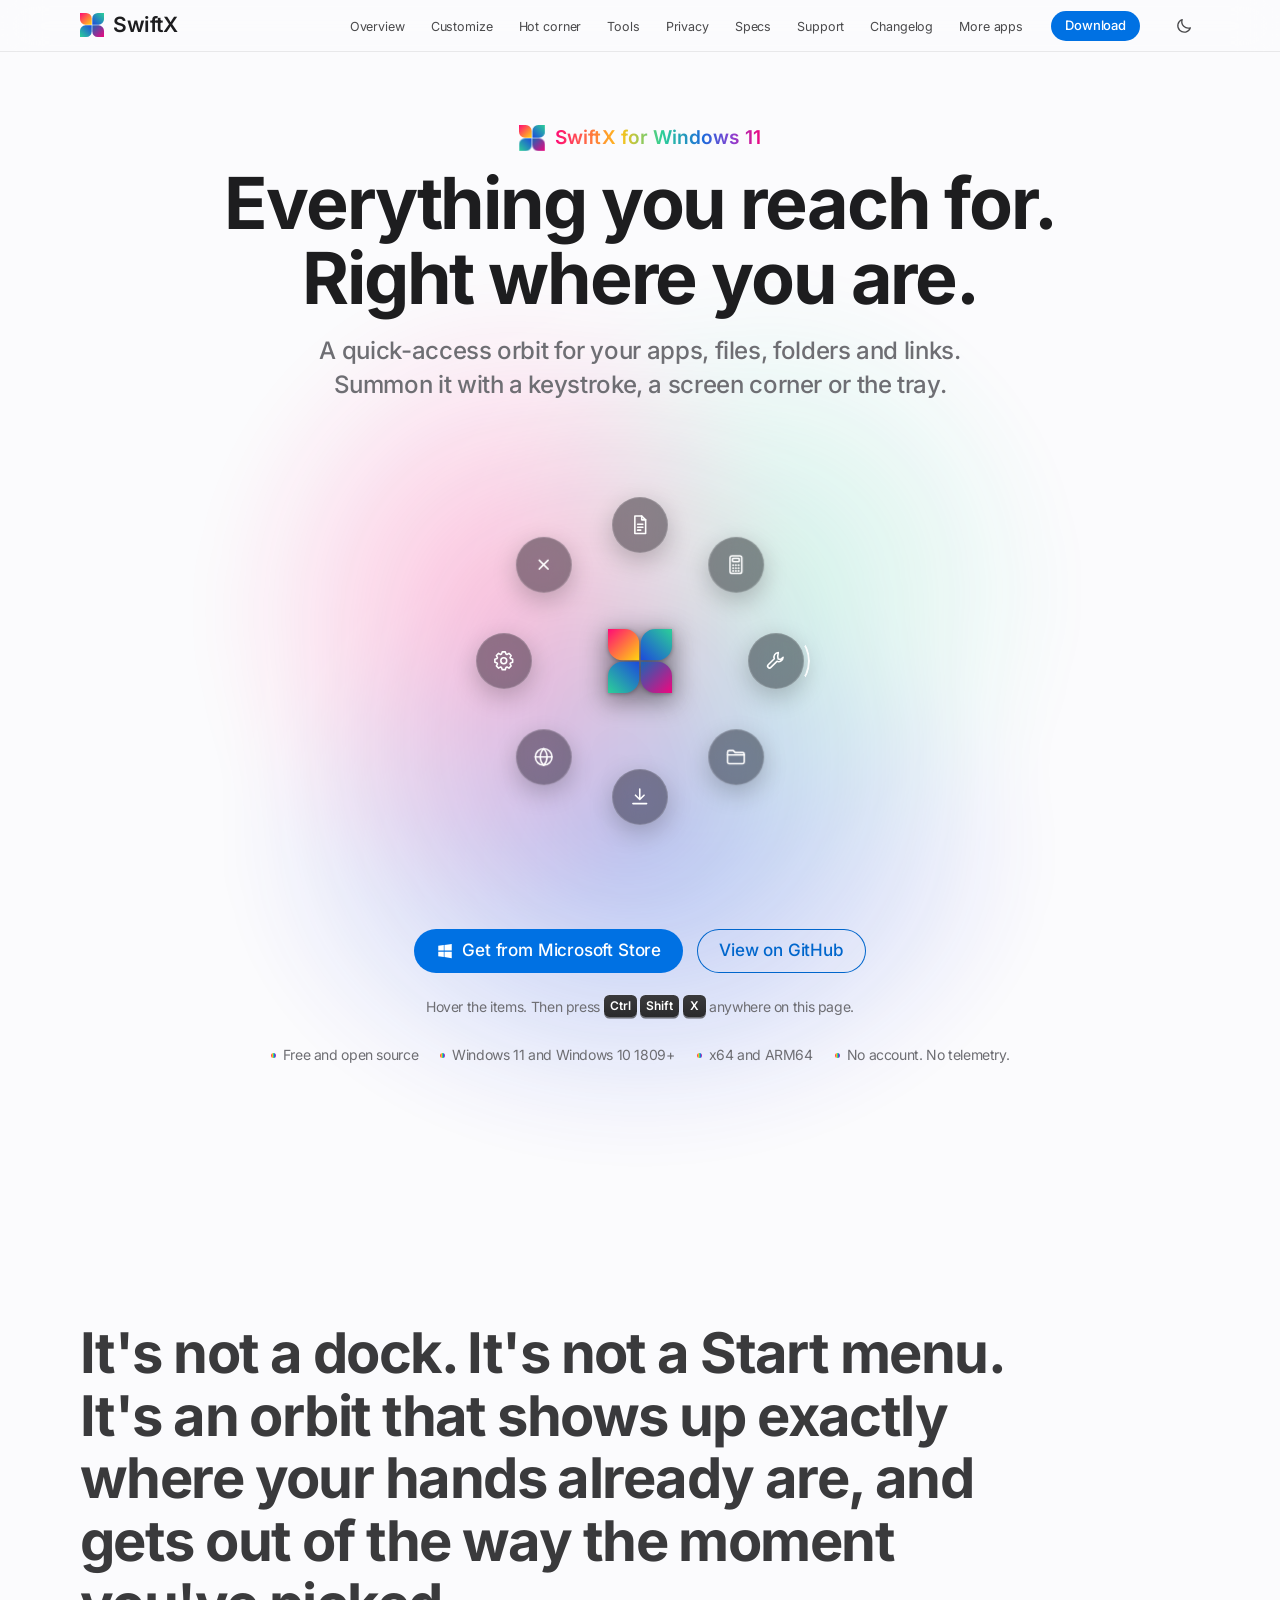
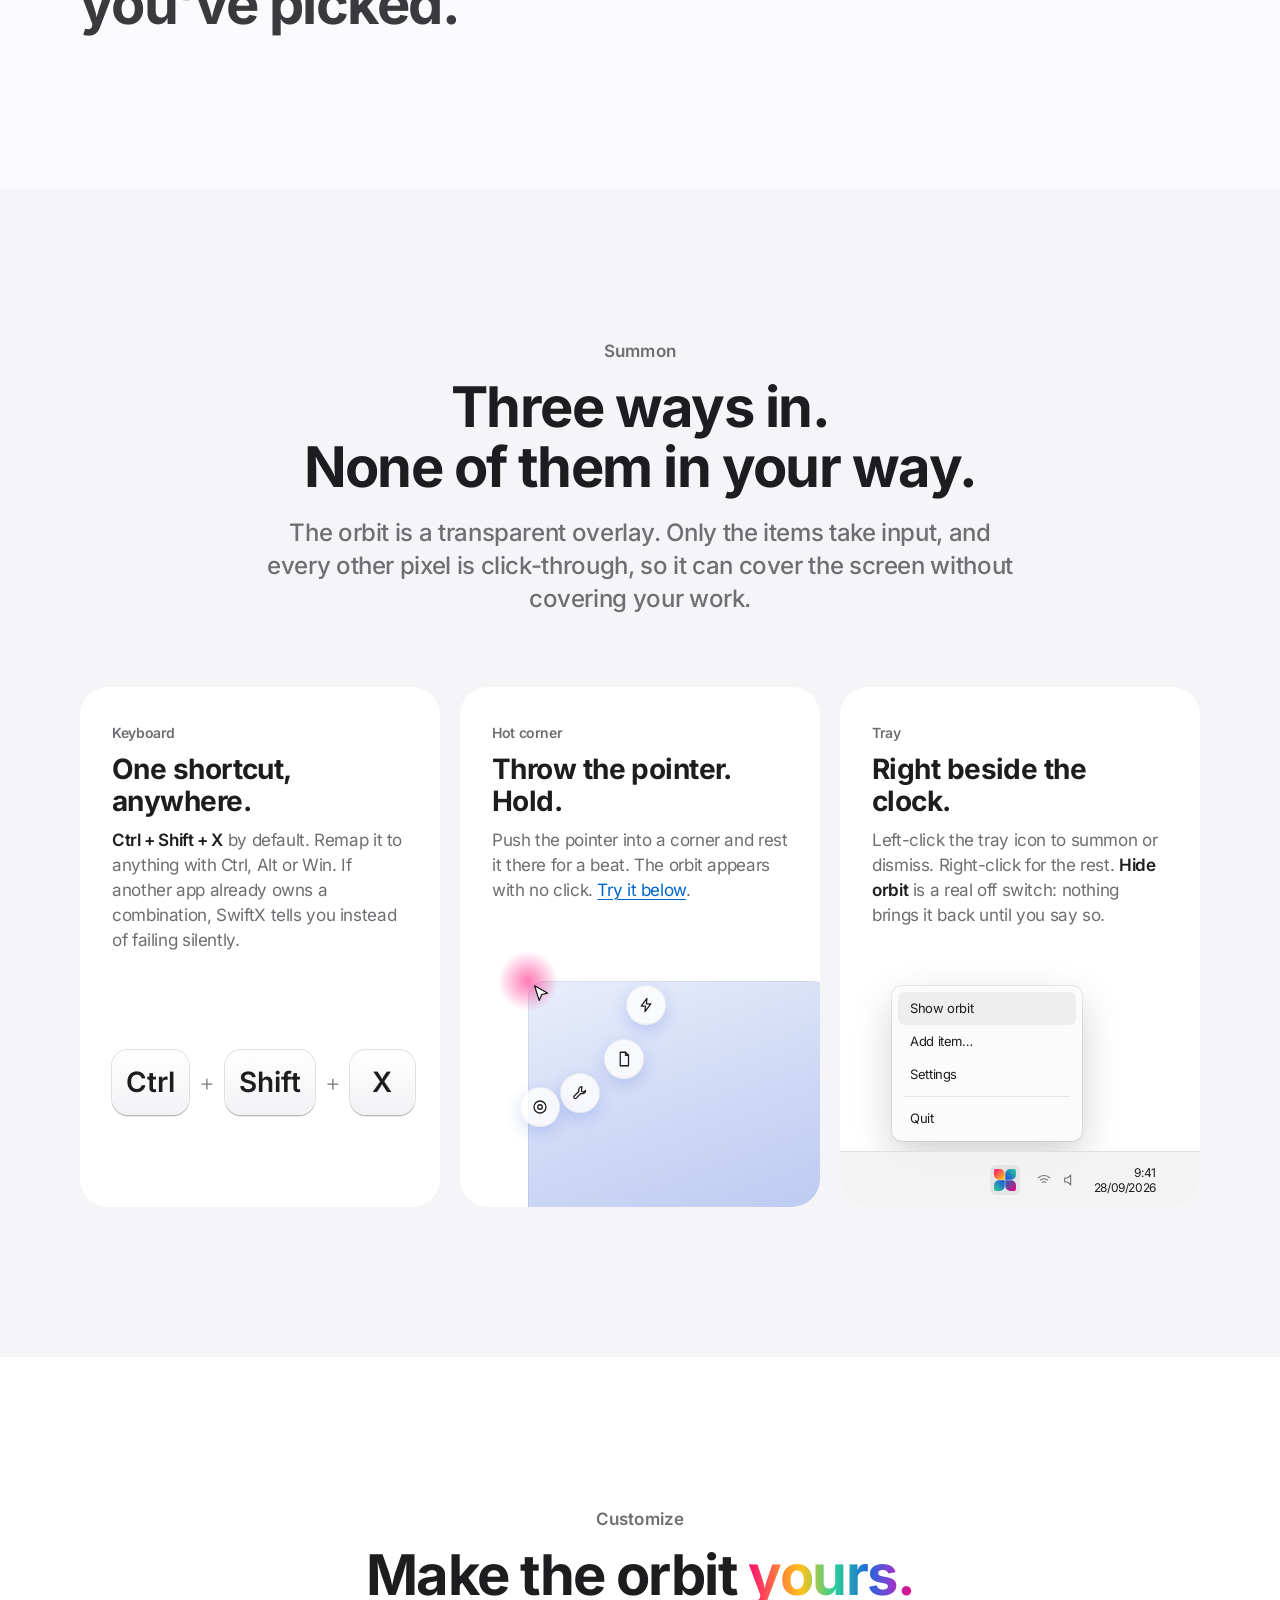
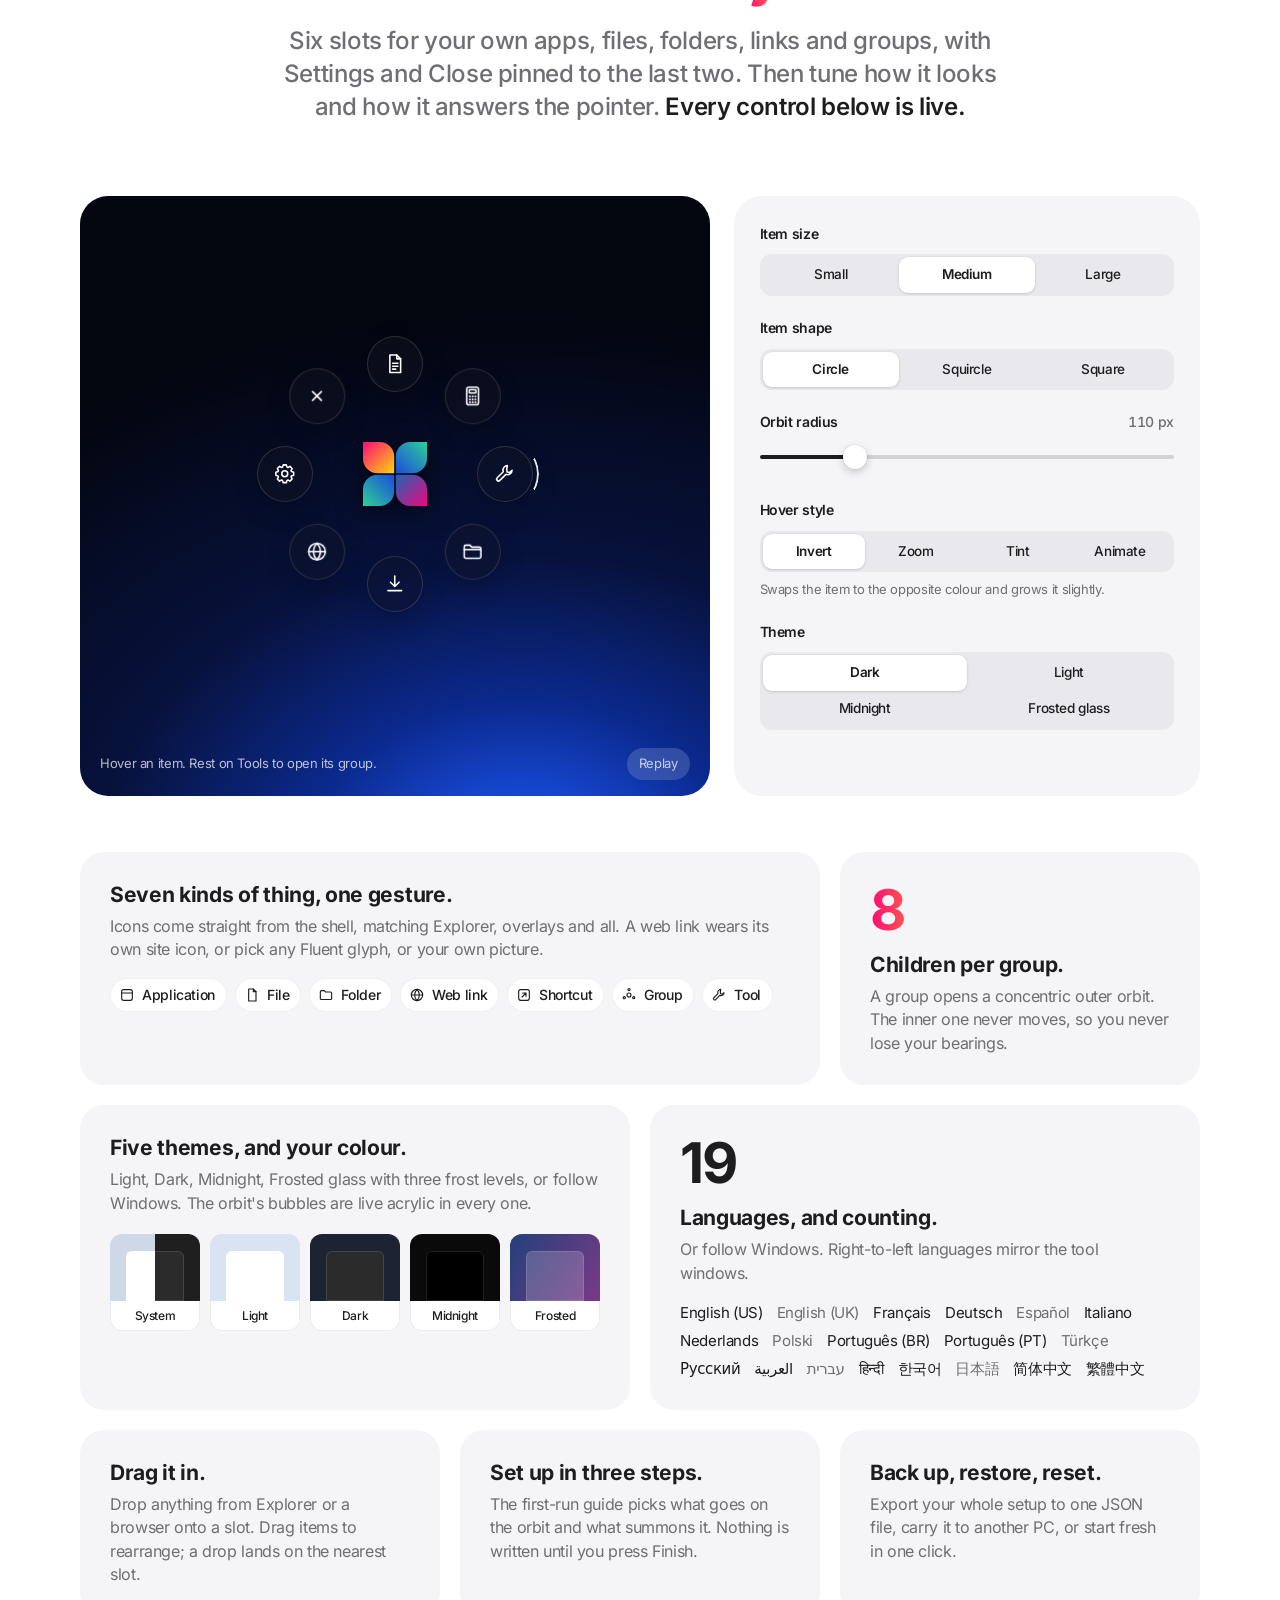
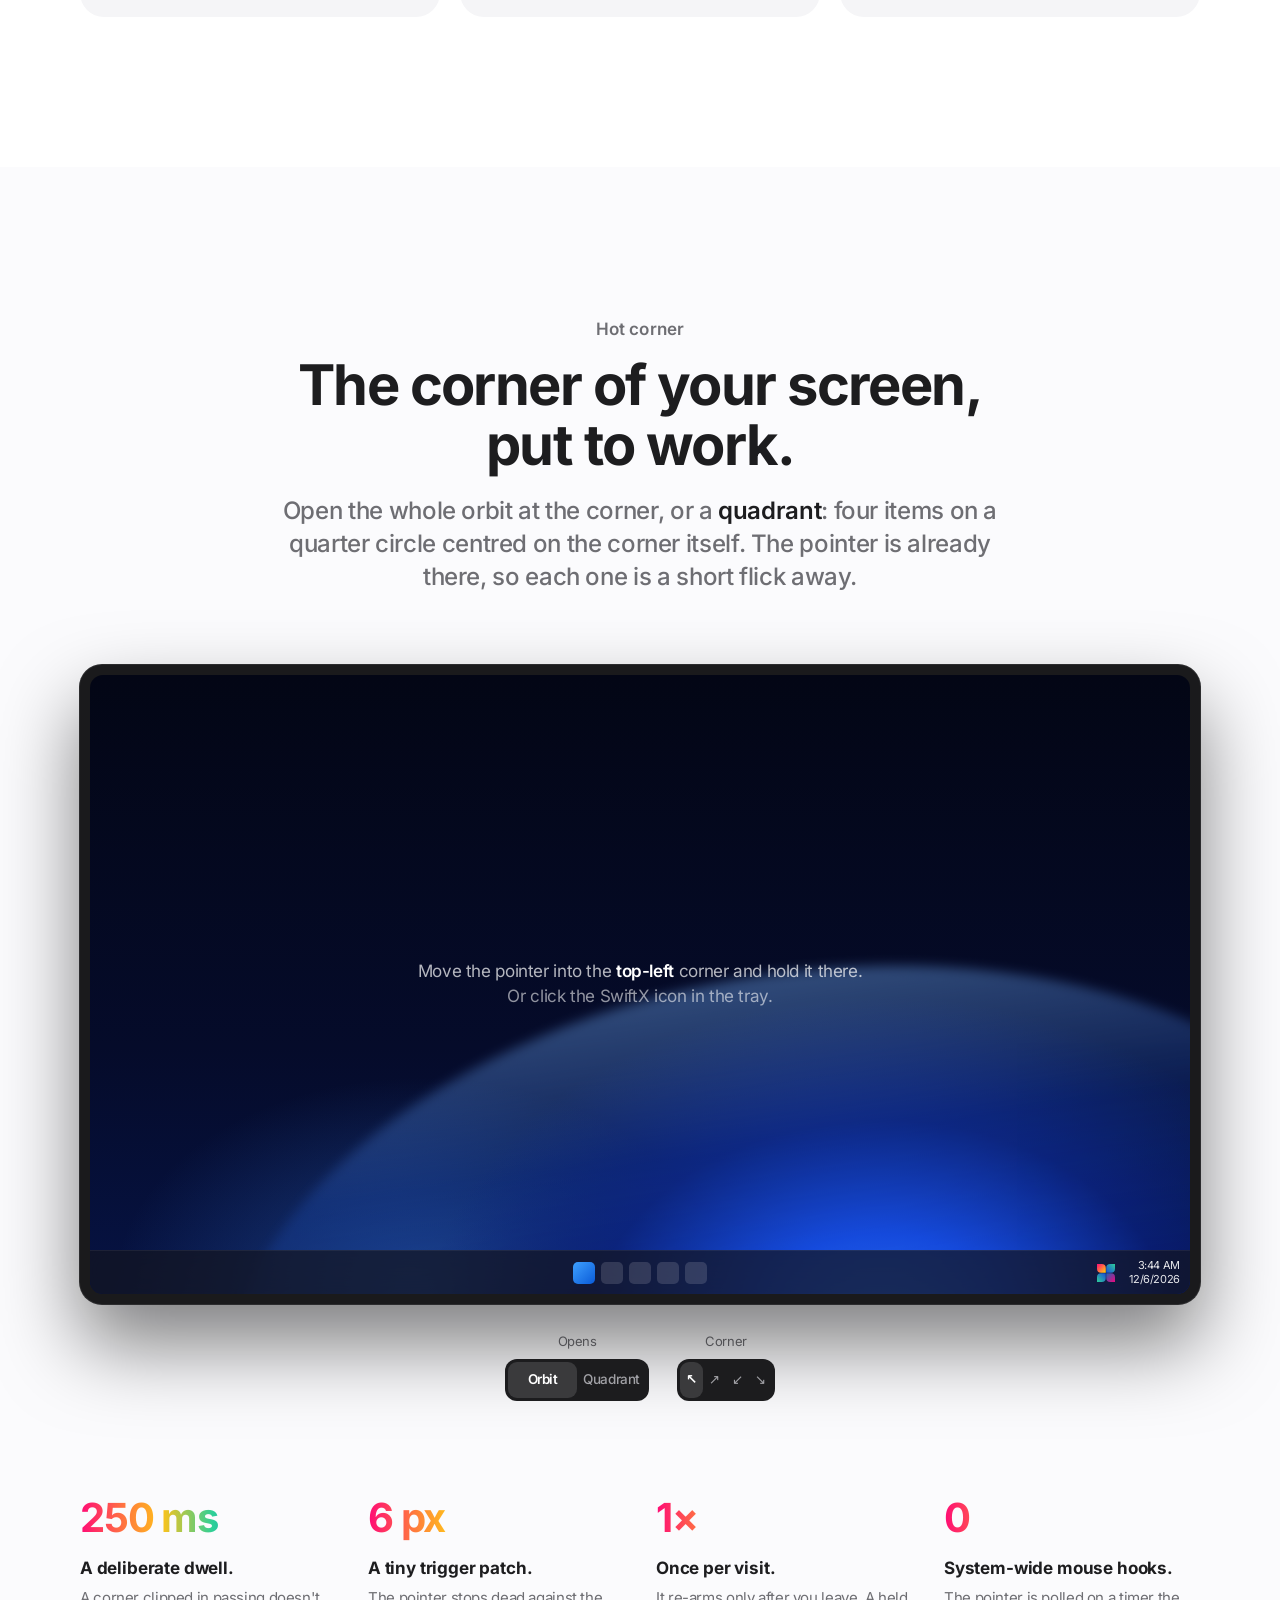
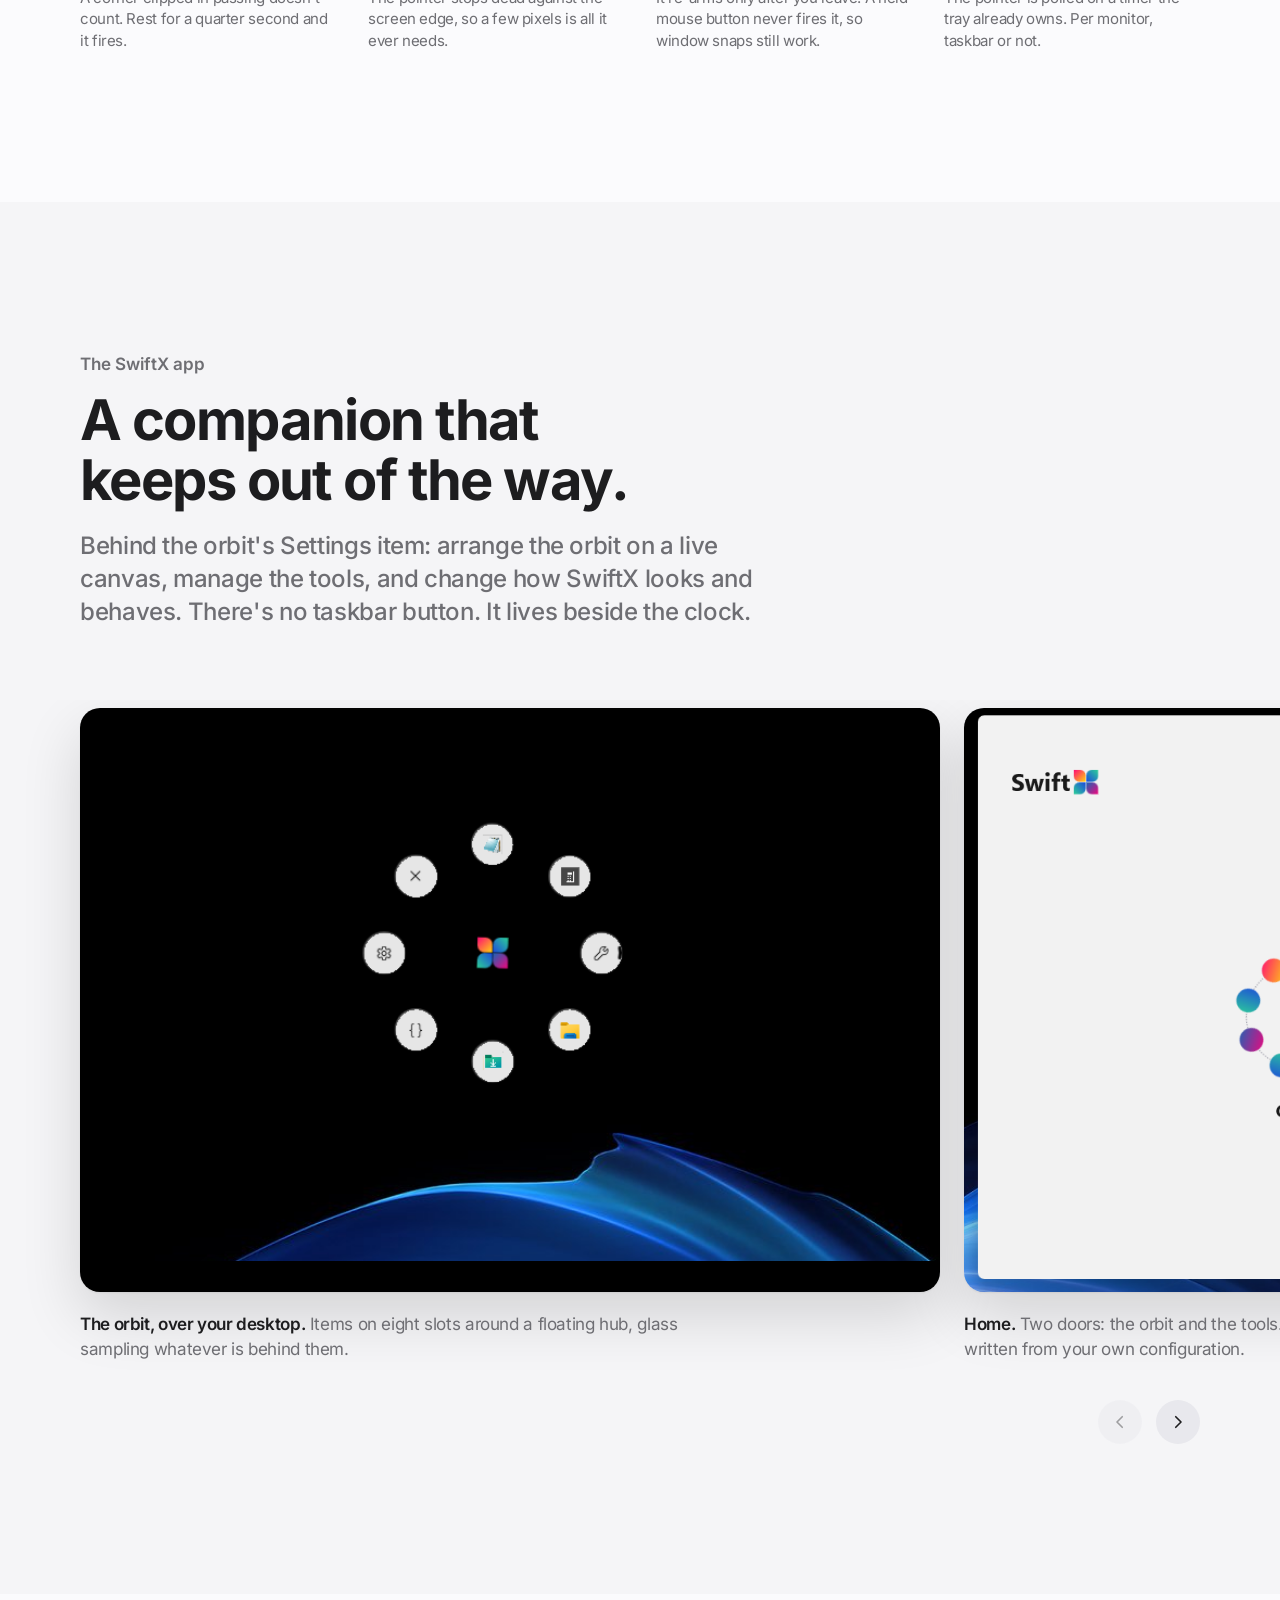
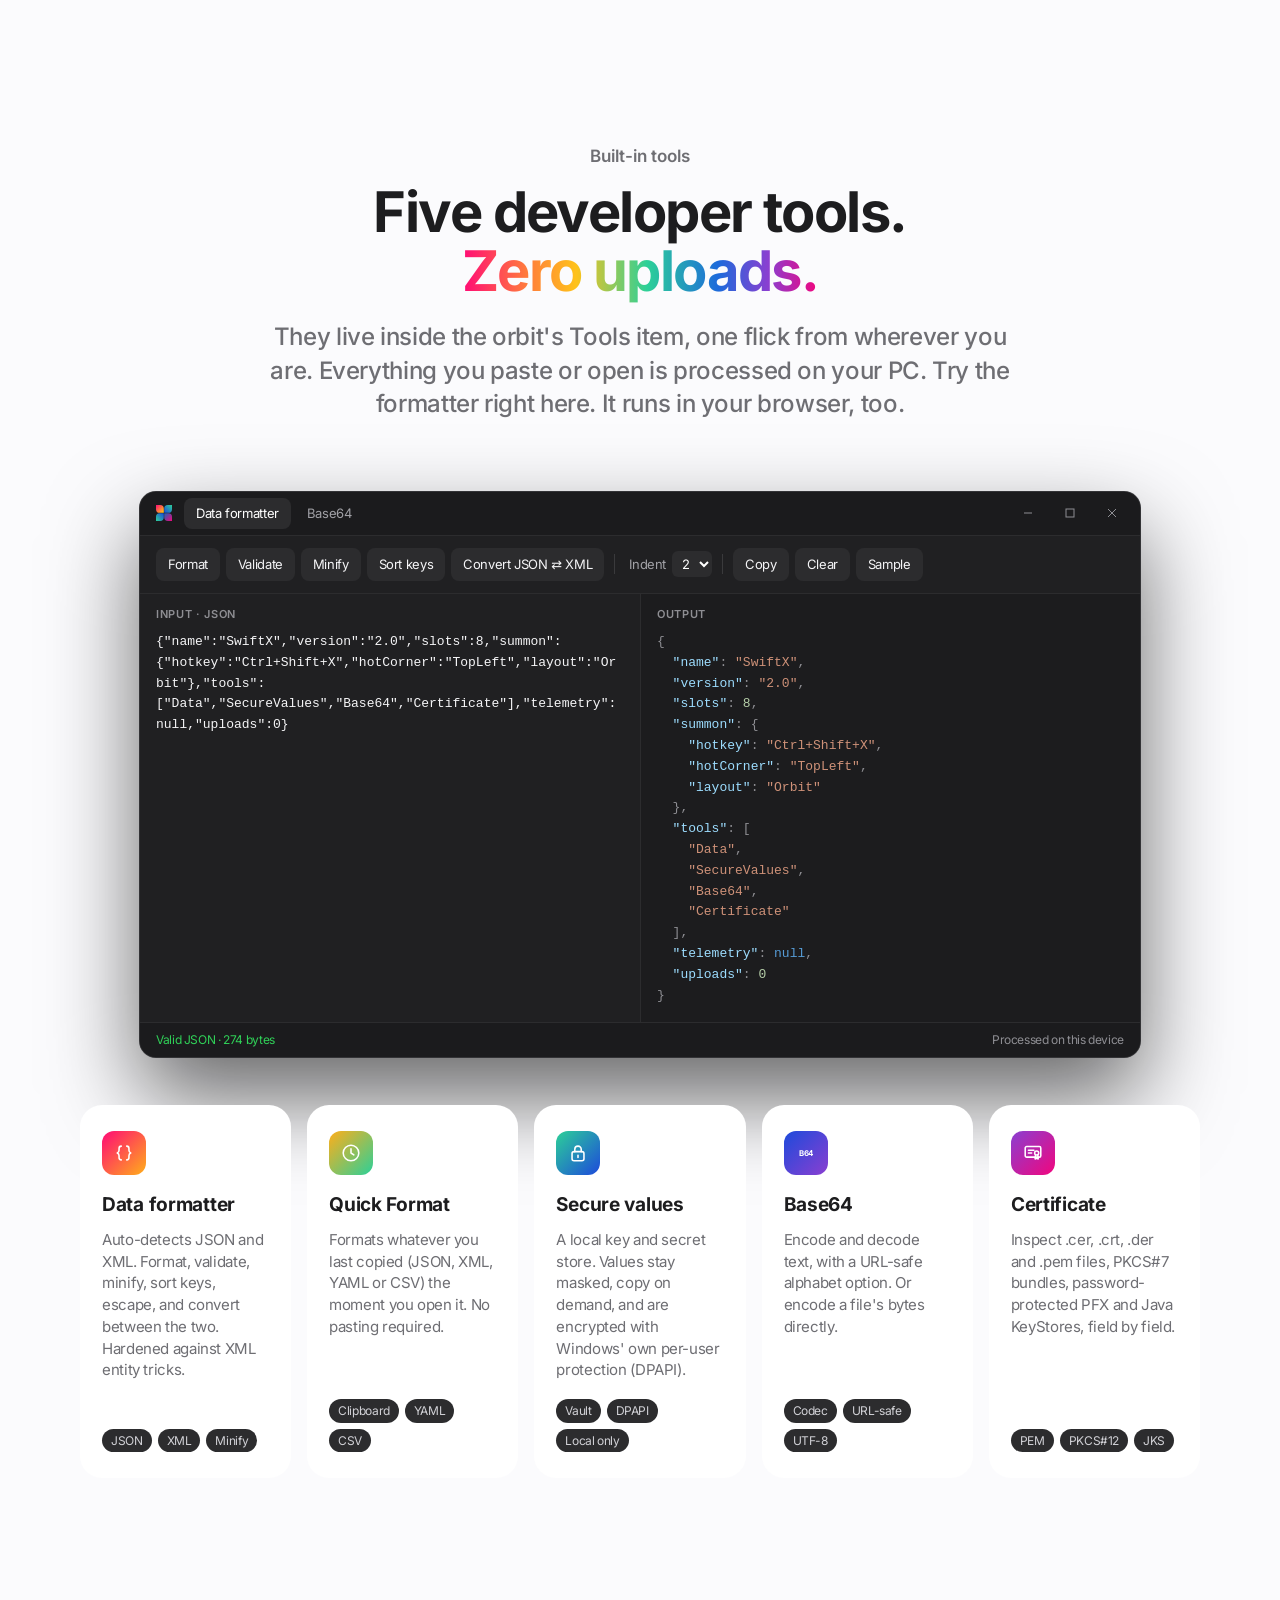
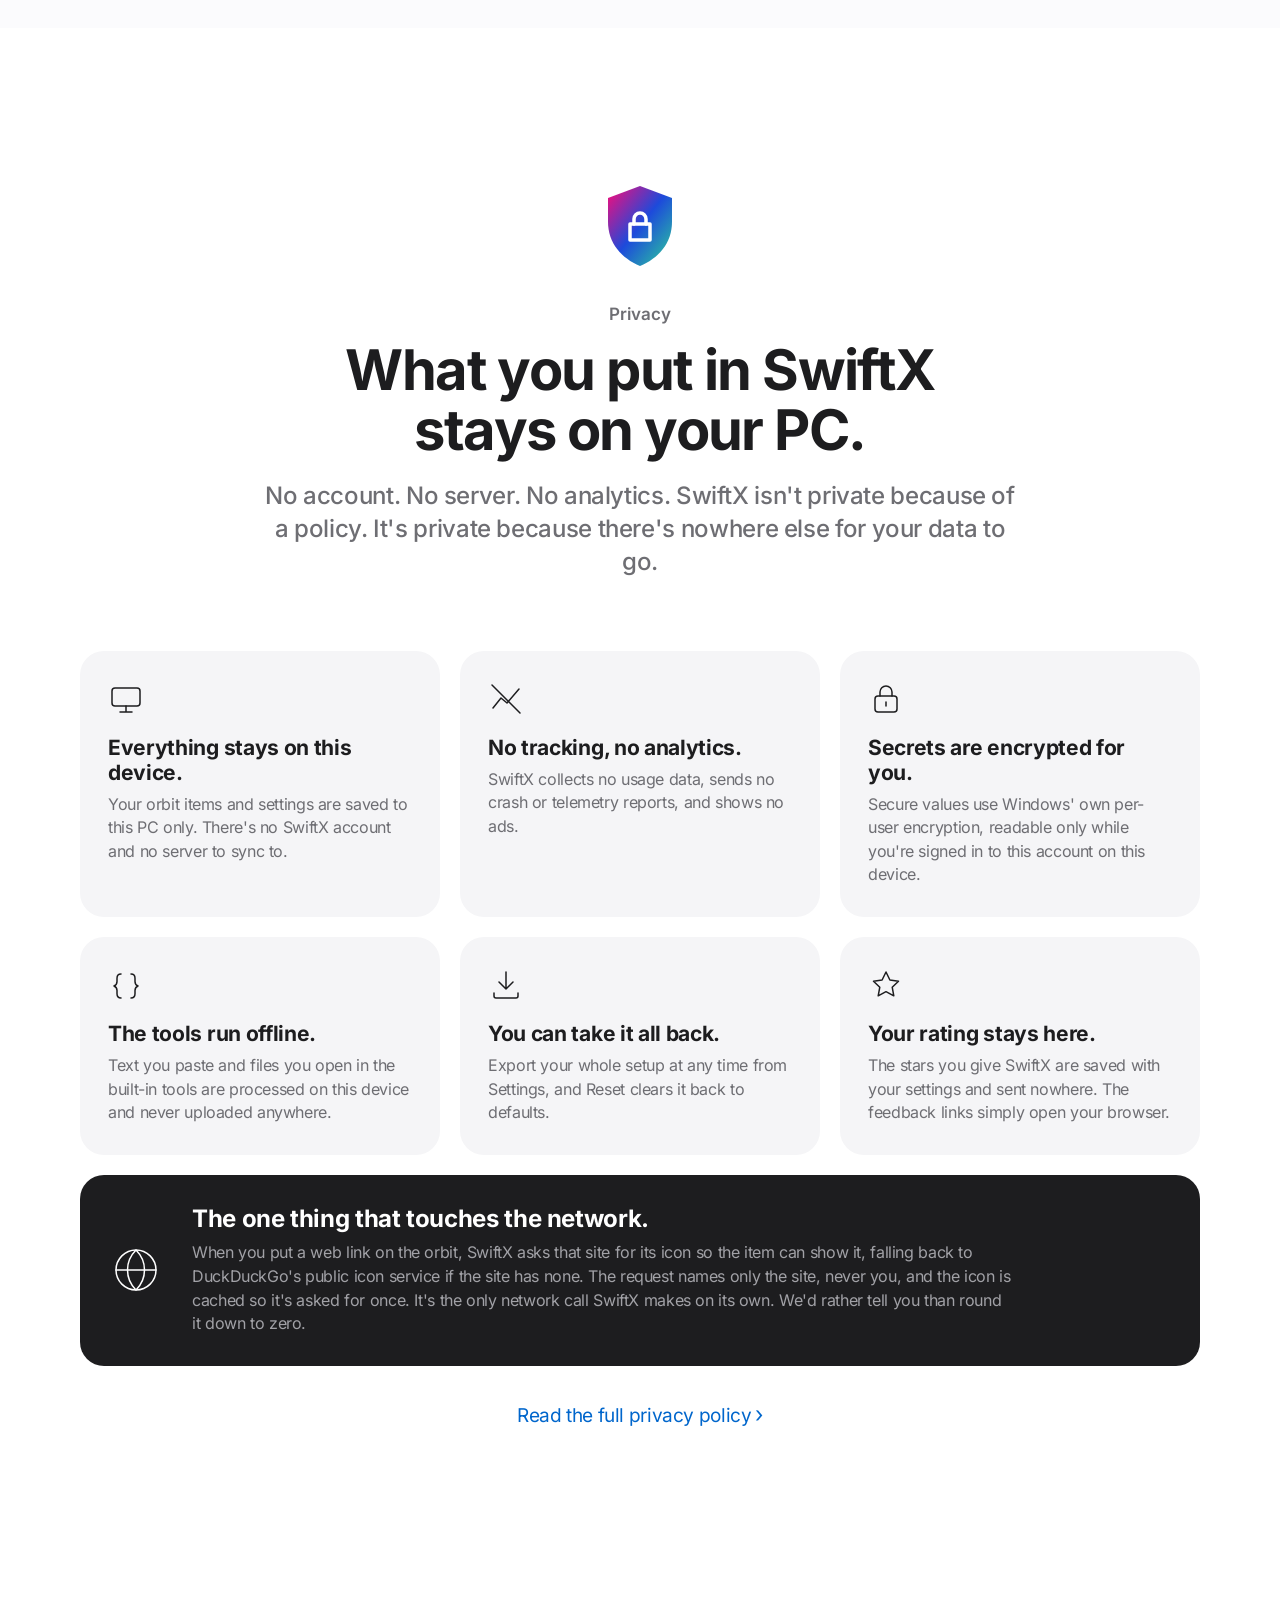
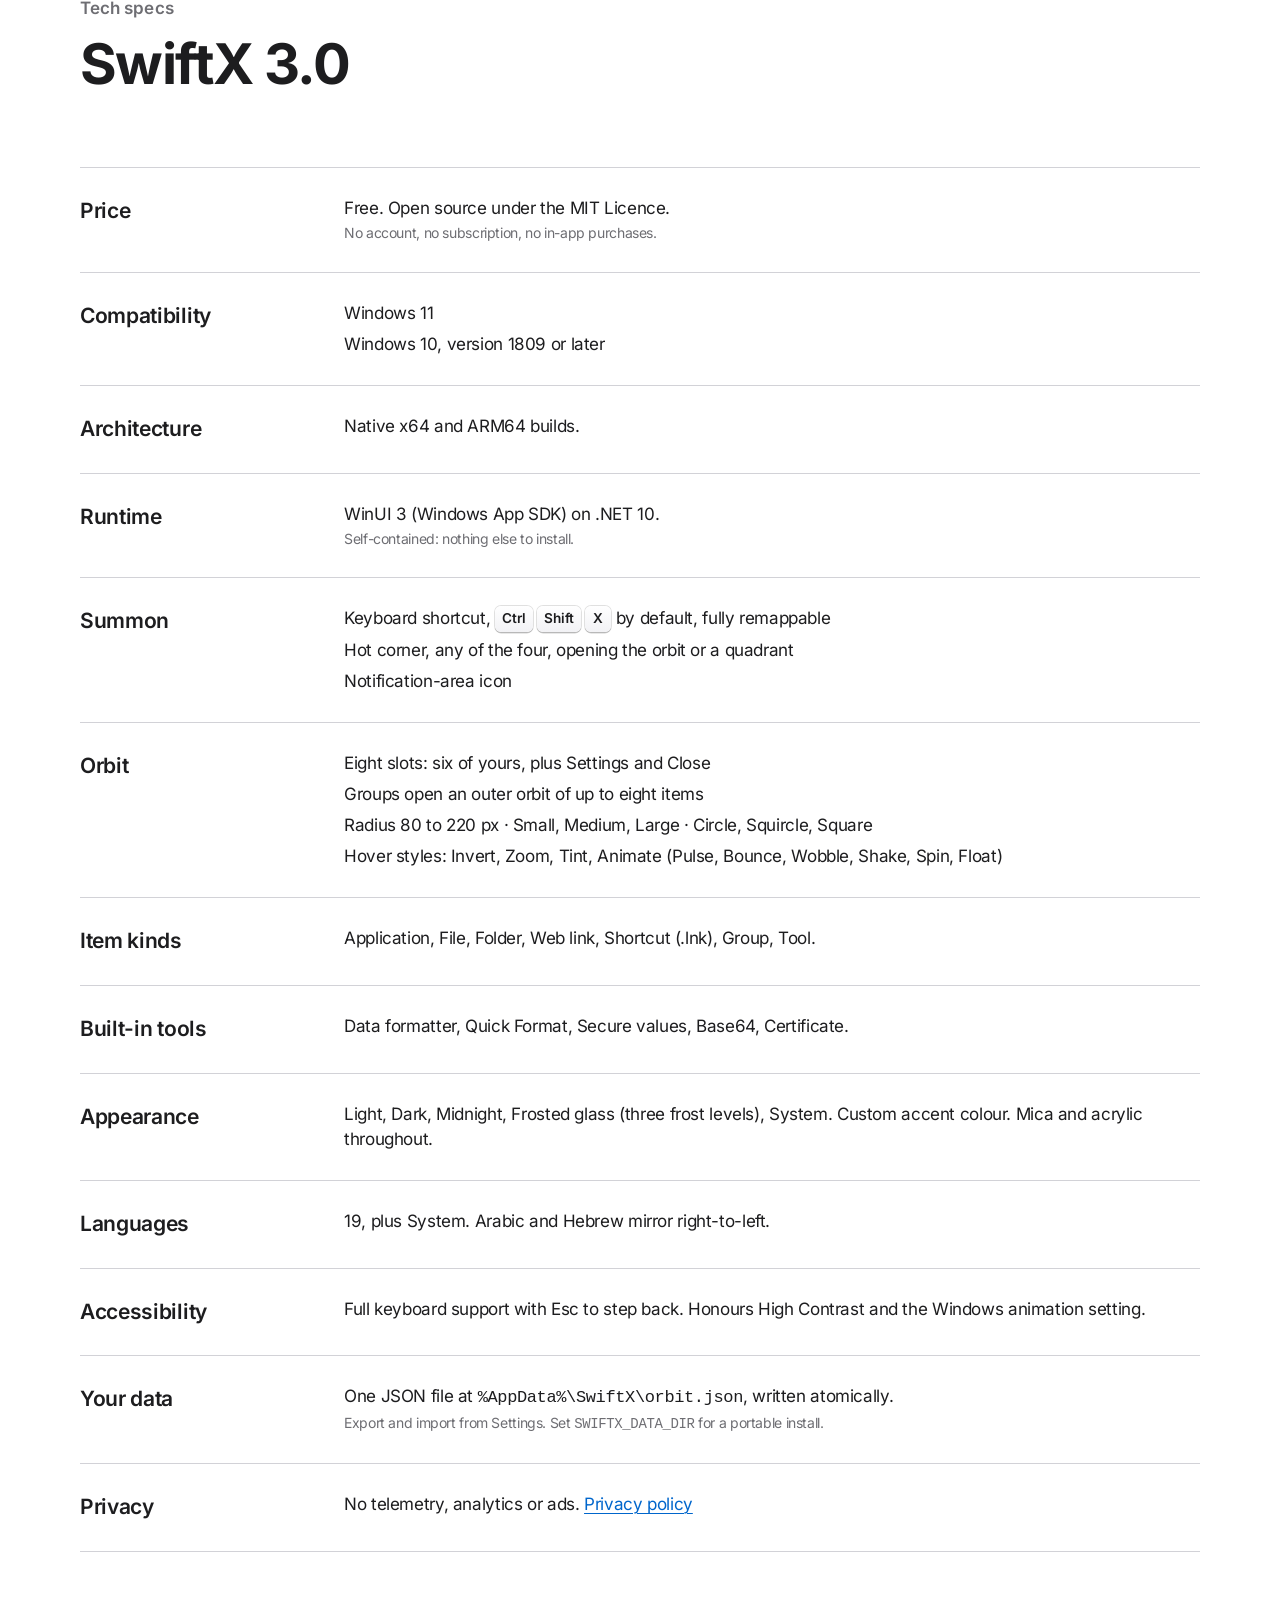
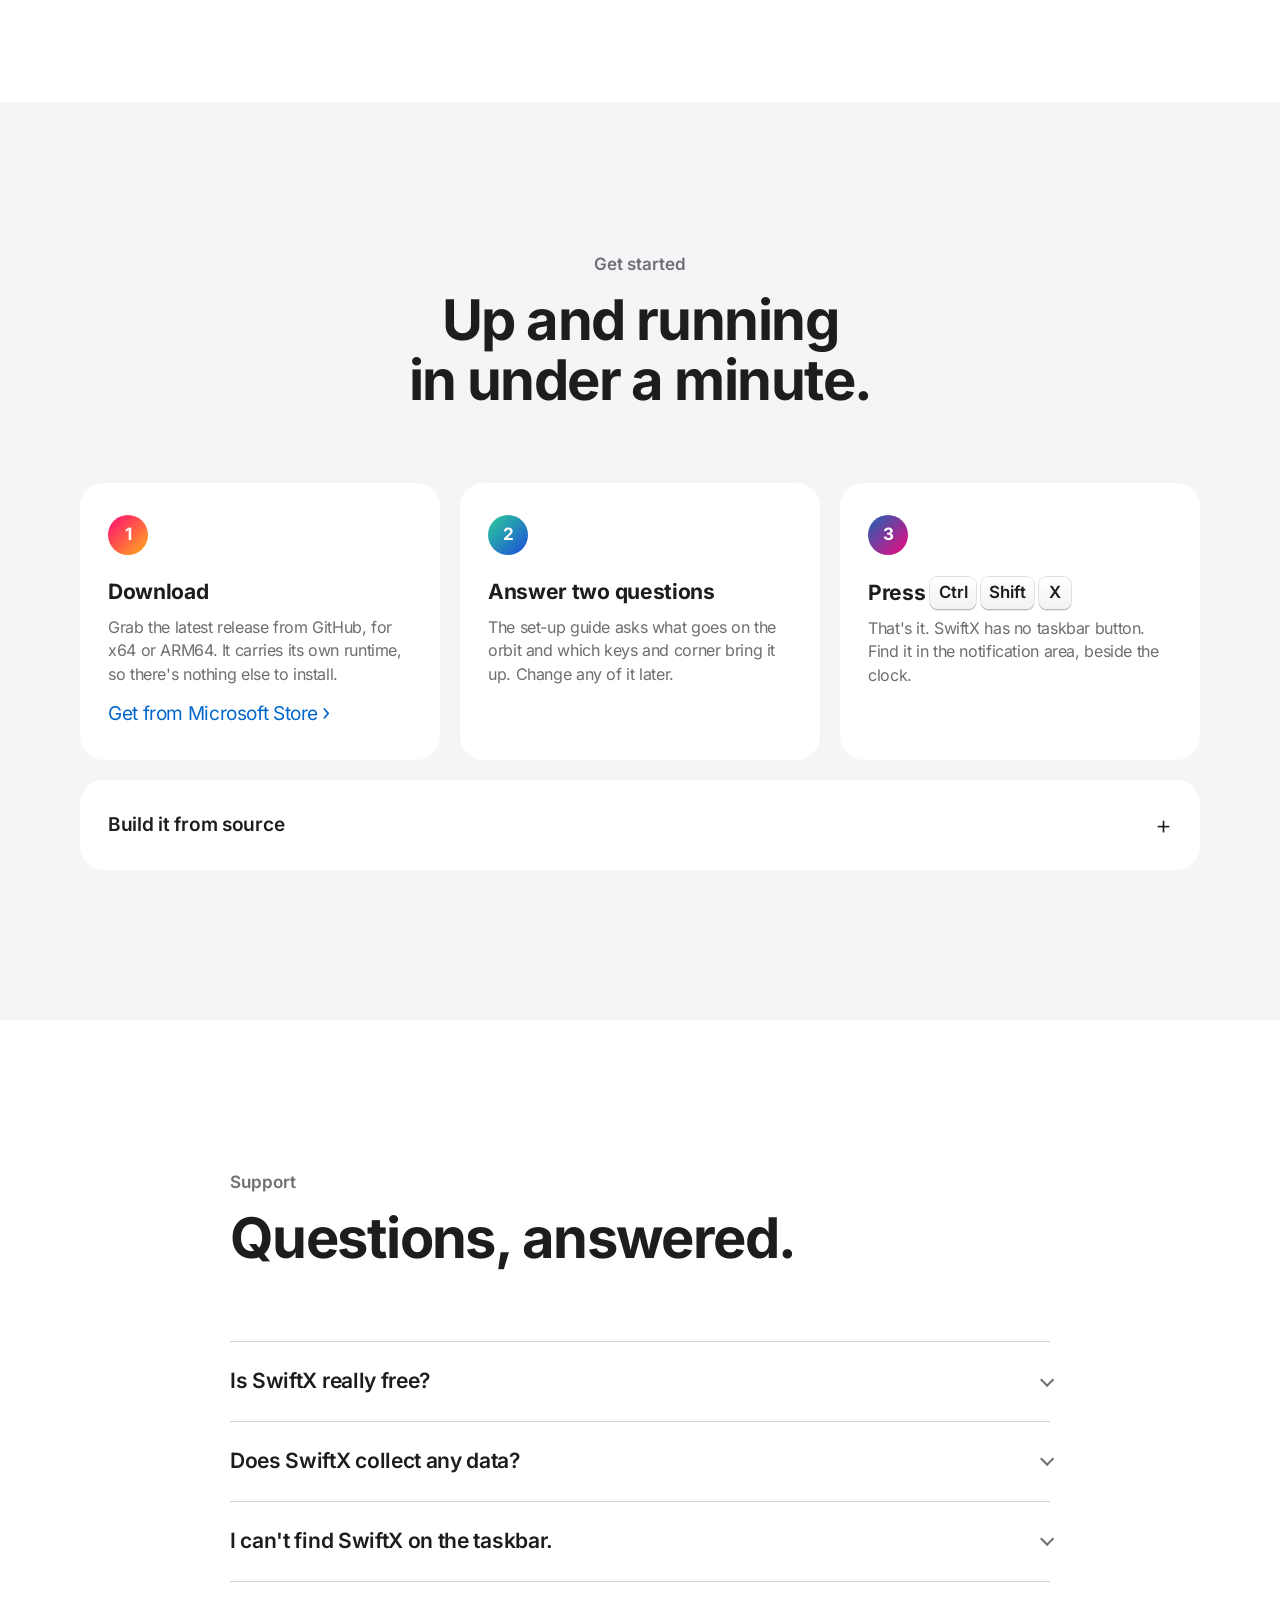
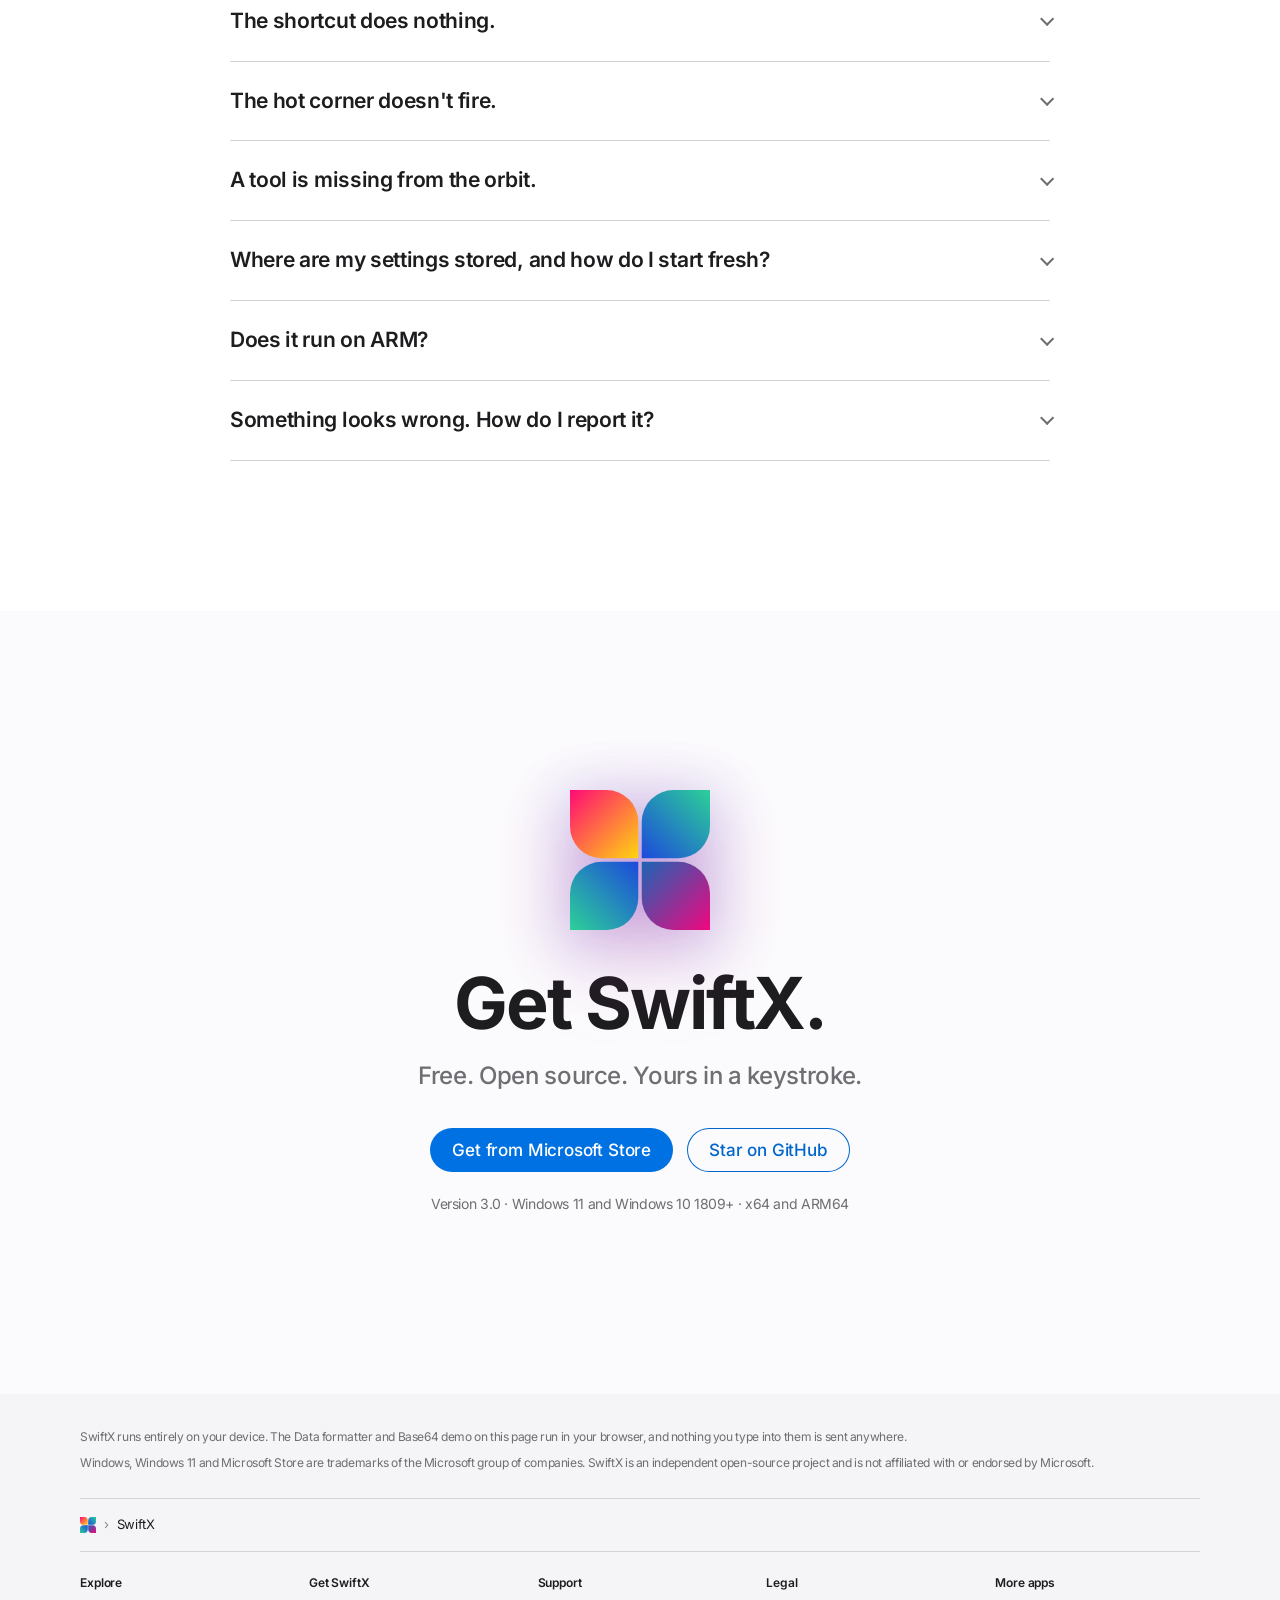
==== commit 1f6cabc2: "Website: add Keystore Studio, fix broken links, SEO and accessibility pass More apps - Add Keystore " ====
--- a/website/index.html
+++ b/website/index.html
@@ -3,25 +3,27 @@
 <head>
   <meta charset="utf-8">
   <meta name="viewport" content="width=device-width, initial-scale=1, viewport-fit=cover">
-  <title>SwiftX</title>
+  <title>SwiftX — Radial App Launcher &amp; Quick-Access Orbit for Windows 11</title>
   <meta name="description" content="SwiftX is a floating radial app launcher for Windows 11. Summon an orbit of your apps, files, folders and links with a shortcut, a hot corner or the tray — plus built-in developer tools.">
   <meta name="theme-color" content="#000000">
   <meta name="color-scheme" content="light dark">
-  <link rel="canonical" href="https://www.swiftx-app.com/">
+  <meta name="robots" content="index, follow, max-image-preview:large, max-snippet:-1">
+  <link rel="canonical" href="https://swiftx-app.com/">
 
   <meta property="og:type" content="website">
   <meta property="og:site_name" content="SwiftX">
+  <meta property="og:locale" content="en_US">
   <meta property="og:title" content="SwiftX — Everything you reach for. Right where you are.">
   <meta property="og:description" content="A quick-access radial app launcher for Windows 11. Launch apps, files, folders and links from one keystroke or a screen corner. Free, open source, private by design.">
-  <meta property="og:url" content="https://www.swiftx-app.com/">
-  <meta property="og:image" content="https://www.swiftx-app.com/assets/img/og.png">
+  <meta property="og:url" content="https://swiftx-app.com/">
+  <meta property="og:image" content="https://swiftx-app.com/assets/img/og.png">
   <meta property="og:image:width" content="1200">
   <meta property="og:image:height" content="630">
   <meta property="og:image:alt" content="The SwiftX orbit: eight glass items around the four-petal SwiftX mark.">
   <meta name="twitter:card" content="summary_large_image">
   <meta name="twitter:title" content="SwiftX — A quick-access orbit for Windows 11">
   <meta name="twitter:description" content="Summon your apps, files, folders and links with one keystroke or a screen corner. Free and open source.">
-  <meta name="twitter:image" content="https://www.swiftx-app.com/assets/img/og.png">
+  <meta name="twitter:image" content="https://swiftx-app.com/assets/img/og.png">
 
   <link rel="icon" href="favicon.svg" type="image/svg+xml">
   <link rel="icon" href="assets/img/favicon-32.png" sizes="32x32" type="image/png">
@@ -42,17 +44,35 @@
     "applicationCategory": "UtilitiesApplication",
     "operatingSystem": "Windows 10 version 1809 or later, Windows 11",
     "processorRequirements": "x64, ARM64",
-    "softwareVersion": "3.0.1",
+    "softwareVersion": "3.0.2",
     "license": "https://opensource.org/licenses/MIT",
     "offers": { "@type": "Offer", "price": "0", "priceCurrency": "USD" },
     "downloadUrl": "https://apps.microsoft.com/detail/9pk5wx5sswts",
-    "url": "https://www.swiftx-app.com/",
-    "image": "https://www.swiftx-app.com/assets/img/og.png",
+    "url": "https://swiftx-app.com/",
+    "image": "https://swiftx-app.com/assets/img/og.png",
+    "screenshot": [
+      "https://swiftx-app.com/assets/img/screens/orbit-desktop.png",
+      "https://swiftx-app.com/assets/img/screens/orbit-settings.png",
+      "https://swiftx-app.com/assets/img/screens/dev-tools.png"
+    ],
+    "releaseNotes": "https://swiftx-app.com/changelog",
+    "isAccessibleForFree": true,
+    "author": { "@type": "Person", "name": "framedparadox", "url": "https://github.com/framedparadox" },
     "sameAs": [
       "https://github.com/framedparadox/SwiftX",
       "https://apps.microsoft.com/detail/9pk5wx5sswts"
     ]
   }
+  </script>
+  <script type="application/ld+json">
+{
+  "@context": "https://schema.org",
+  "@type": "WebSite",
+  "name": "SwiftX",
+  "alternateName": "SwiftX for Windows 11",
+  "url": "https://swiftx-app.com/",
+  "inLanguage": "en"
+}
   </script>
   <script type="application/ld+json">
   {
@@ -118,11 +138,10 @@
         <li><a href="#privacy">Privacy</a></li>
         <li><a href="#specs">Specs</a></li>
         <li><a href="#faq">Support</a></li>
-        <li><a href="changelog.html">Changelog</a></li>
-        <li><a href="more.html">More apps</a></li>
+        <li><a href="/changelog">Changelog</a></li>
+        <li><a href="/more">More apps</a></li>
       </ul>
-      <!-- TODO: replace with real product id when listing goes live (matches StoreFeedback.ProductId in the app) -->
-      <a class="btn btn-primary btn-sm" href="https://apps.microsoft.com/detail/9pk5wx5sswts">Download</a>
+      <a class="btn btn-primary btn-sm" href="https://apps.microsoft.com/detail/9pk5wx5sswts" aria-label="Download SwiftX from the Microsoft Store">Download</a>
     </div>
   </nav>
 
@@ -140,8 +159,7 @@
 
       <div class="wrap">
         <div class="hero-ctas">
-          <!-- TODO: replace with real product id when listing goes live -->
-          <a class="btn btn-primary" href="https://apps.microsoft.com/detail/0000000000000">
+          <a class="btn btn-primary" href="https://apps.microsoft.com/detail/9pk5wx5sswts">
             <svg viewBox="0 0 24 24" fill="currentColor" aria-hidden="true"><path d="M3 5.1 10.4 4v7.2H3zm0 13.8 7.4 1.1v-7.1H3zm8.3 1.2L21 21.5v-8.6h-9.7zm0-16.2v7.3H21V2.5z"/></svg>
             Get from Microsoft Store
           </a>
@@ -423,10 +441,10 @@
         </div>
 
         <div class="facts">
-          <div class="fact reveal"><span class="num grad">250 ms</span><h4>A deliberate dwell.</h4><p>A corner clipped in passing doesn't count. Rest for a quarter second and it fires.</p></div>
-          <div class="fact reveal"><span class="num grad">6 px</span><h4>A tiny trigger patch.</h4><p>The pointer stops dead against the screen edge, so a few pixels is all it ever needs.</p></div>
-          <div class="fact reveal"><span class="num grad">1×</span><h4>Once per visit.</h4><p>It re-arms only after you leave. A held mouse button never fires it, so window snaps still work.</p></div>
-          <div class="fact reveal"><span class="num grad">0</span><h4>System-wide mouse hooks.</h4><p>The pointer is polled on a timer the tray already owns. Per monitor, taskbar or not.</p></div>
+          <div class="fact reveal"><span class="num grad">250 ms</span><h3>A deliberate dwell.</h3><p>A corner clipped in passing doesn't count. Rest for a quarter second and it fires.</p></div>
+          <div class="fact reveal"><span class="num grad">6 px</span><h3>A tiny trigger patch.</h3><p>The pointer stops dead against the screen edge, so a few pixels is all it ever needs.</p></div>
+          <div class="fact reveal"><span class="num grad">1×</span><h3>Once per visit.</h3><p>It re-arms only after you leave. A held mouse button never fires it, so window snaps still work.</p></div>
+          <div class="fact reveal"><span class="num grad">0</span><h3>System-wide mouse hooks.</h3><p>The pointer is polled on a timer the tray already owns. Per monitor, taskbar or not.</p></div>
         </div>
       </div>
     </section>
@@ -634,7 +652,7 @@
             </div>
           </div>
         </div>
-        <p class="center" style="margin-top:36px"><a class="link-arrow" href="privacy.html">Read the full privacy policy</a></p>
+        <p class="center" style="margin-top:36px"><a class="link-arrow" href="/privacy">Read the full privacy policy</a></p>
       </div>
     </section>
 
@@ -658,7 +676,7 @@
           <div class="spec"><dt>Languages</dt><dd>19, plus System. Arabic and Hebrew mirror right-to-left.</dd></div>
           <div class="spec"><dt>Accessibility</dt><dd>Full keyboard support with Esc to step back. Honours High Contrast and the Windows animation setting.</dd></div>
           <div class="spec"><dt>Your data</dt><dd>One JSON file at <code>%AppData%\SwiftX\orbit.json</code>, written atomically.<small>Export and import from Settings. Set <code>SWIFTX_DATA_DIR</code> for a portable install.</small></dd></div>
-          <div class="spec"><dt>Privacy</dt><dd>No telemetry, analytics or ads. <a href="privacy.html">Privacy policy</a></dd></div>
+          <div class="spec"><dt>Privacy</dt><dd>No telemetry, analytics or ads. <a href="/privacy">Privacy policy</a></dd></div>
         </dl>
       </div>
     </section>
@@ -674,7 +692,7 @@
           <div class="step reveal">
             <h3>Download</h3>
             <p>Grab the latest release from GitHub, for x64 or ARM64. It carries its own runtime, so there's nothing else to install.</p>
-            <p style="margin-top:14px"><a class="link-arrow" href="https://apps.microsoft.com/detail/0000000000000">Get from Microsoft Store</a></p>
+            <p style="margin-top:14px"><a class="link-arrow" href="https://apps.microsoft.com/detail/9pk5wx5sswts">Get from Microsoft Store</a></p>
           </div>
           <div class="step reveal">
             <h3>Answer two questions</h3>
@@ -716,7 +734,7 @@
           </details>
           <details>
             <summary>Does SwiftX collect any data?</summary>
-            <div class="answer"><p>No. There's no telemetry, no analytics and no crash reporting. Your configuration lives in one file on your PC. The only thing SwiftX ever asks the network for, on its own, is a website's icon when you add a web link to the orbit. <a href="privacy.html">Read the privacy policy</a>.</p></div>
+            <div class="answer"><p>No. There's no telemetry, no analytics and no crash reporting. Your configuration lives in one file on your PC. The only thing SwiftX ever asks the network for, on its own, is a website's icon when you add a web link to the orbit. <a href="/privacy">Read the privacy policy</a>.</p></div>
           </details>
           <details>
             <summary>I can't find SwiftX on the taskbar.</summary>
@@ -765,8 +783,7 @@
         <h2 class="headline">Get SwiftX.</h2>
         <p class="lede">Free. Open source. Yours in a keystroke.</p>
         <div class="hero-ctas">
-          <!-- TODO: replace with real product id when listing goes live -->
-          <a class="btn btn-primary" href="https://apps.microsoft.com/detail/0000000000000">Get from Microsoft Store</a>
+          <a class="btn btn-primary" href="https://apps.microsoft.com/detail/9pk5wx5sswts">Get from Microsoft Store</a>
           <a class="btn btn-ghost" href="https://github.com/framedparadox/SwiftX">Star on GitHub</a>
         </div>
         <small>Version 3.0 · Windows 11 and Windows 10 1809+ · x64 and ARM64</small>
@@ -783,14 +800,15 @@
       </div>
       <div class="footer-crumb"><img src="assets/img/mark.svg" alt="" width="16" height="16"><span class="chev">›</span><span>SwiftX</span></div>
       <div class="footer-cols">
-        <div><h4>Explore</h4><ul><li><a href="#summon">Overview</a></li><li><a href="#customize">Customize</a></li><li><a href="#corner">Hot corner</a></li><li><a href="#tools">Built-in tools</a></li><li><a href="#specs">Tech specs</a></li><li><a href="more.html">More apps</a></li></ul></div>
-        <div><h4>Get SwiftX</h4><ul><li><a href="https://apps.microsoft.com/detail/0000000000000">Microsoft Store</a></li><li><a href="changelog.html">Release history</a></li><li><a href="https://github.com/framedparadox/SwiftX/releases">GitHub releases</a></li><li><a href="#start">Build from source</a></li></ul></div>
-        <div><h4>Support</h4><ul><li><a href="#faq">FAQ</a></li><li><a href="feedback.html">Feedback &amp; suggestions</a></li><li><a href="https://github.com/framedparadox/SwiftX/issues">Report an issue</a></li><li><a href="https://github.com/framedparadox/SwiftX#readme">Documentation</a></li></ul></div>
-        <div><h4>Legal</h4><ul><li><a href="privacy.html">Privacy policy</a></li><li><a href="terms.html">Terms and conditions</a></li><li><a href="https://github.com/framedparadox/SwiftX/blob/main/LICENSE">MIT Licence</a></li></ul></div>
+        <div><h2>Explore</h2><ul><li><a href="#summon">Overview</a></li><li><a href="#customize">Customize</a></li><li><a href="#corner">Hot corner</a></li><li><a href="#tools">Built-in tools</a></li><li><a href="#specs">Tech specs</a></li><li><a href="/more">More apps</a></li></ul></div>
+        <div><h2>Get SwiftX</h2><ul><li><a href="https://apps.microsoft.com/detail/9pk5wx5sswts">Microsoft Store</a></li><li><a href="/changelog">Release history</a></li><li><a href="https://github.com/framedparadox/SwiftX/releases">GitHub releases</a></li><li><a href="#start">Build from source</a></li></ul></div>
+        <div><h2>Support</h2><ul><li><a href="#faq">FAQ</a></li><li><a href="/feedback">Feedback &amp; suggestions</a></li><li><a href="https://github.com/framedparadox/SwiftX/issues">Report an issue</a></li><li><a href="https://github.com/framedparadox/SwiftX#readme">Documentation</a></li></ul></div>
+        <div><h2>Legal</h2><ul><li><a href="/privacy">Privacy policy</a></li><li><a href="/terms">Terms and conditions</a></li><li><a href="https://github.com/framedparadox/SwiftX/blob/main/LICENSE">MIT Licence</a></li></ul></div>
+        <div><h2>More apps</h2><ul><li><a href="https://anchordock-app.com/">Anchor Dock</a></li><li><a href="https://keystore-studio.app/">Keystore Studio</a></li><li><a href="https://apps.microsoft.com/detail/9n9p794jzq7p">DockDev</a></li><li><a href="/more">All apps</a></li></ul></div>
       </div>
       <div class="footer-legal">
         <span>Copyright © <span data-year>2026</span> SwiftX. Released under the MIT Licence.</span>
-        <nav aria-label="Legal"><a href="privacy.html">Privacy</a><a href="terms.html">Terms</a><a href="https://github.com/framedparadox/SwiftX">GitHub</a></nav>
+        <nav aria-label="Legal"><a href="/privacy">Privacy</a><a href="/terms">Terms</a><a href="https://github.com/framedparadox/SwiftX">GitHub</a></nav>
       </div>
     </div>
   </footer>
--- a/website/assets/css/site.css
+++ b/website/assets/css/site.css
@@ -80,6 +80,12 @@
 img, svg { display: block; max-width: 100%; }
 a { color: var(--link); text-decoration: none; }
 a:hover { text-decoration: underline; }
+/* Links inside running text are underlined so they are not identified by colour alone (WCAG 1.4.1). */
+p a:not(.btn):not(.link-arrow):not(.app-link), li a:not(.btn), dd a:not(.btn) {
+  text-decoration: underline; text-decoration-thickness: 1px; text-underline-offset: .18em;
+}
+.nav a, .footer a, .toc a, .cl-index a { text-decoration: none !important; }
+.nav a:hover, .footer a:hover, .toc a:hover { text-decoration: underline !important; }
 button { font: inherit; color: inherit; letter-spacing: inherit; }
 code, kbd, pre { font-family: var(--mono); }
 
@@ -686,7 +692,7 @@
 .corner-controls label { font-size: 13px; color: var(--night-ink-2); display: block; margin-bottom: 8px; text-align: center; }
 
 .facts { display: grid; grid-template-columns: repeat(4, 1fr); gap: 32px; margin-top: clamp(56px, 7vw, 88px); }
-.fact h4 { font-size: 17px; margin: 0 0 6px; letter-spacing: -0.01em; }
+.fact h3, .fact h4 { font-size: 17px; margin: 0 0 6px; letter-spacing: -0.01em; }
 .fact p { margin: 0; font-size: 15px; color: var(--night-ink-2); line-height: 1.45; }
 .fact .num { display: block; font-size: 40px; font-weight: 700; letter-spacing: -0.03em; margin-bottom: 8px; }
 @media (max-width: 900px) { .facts { grid-template-columns: repeat(2, 1fr); } }
@@ -921,13 +927,14 @@
 .footer-crumb { display: flex; align-items: center; gap: 8px; padding: 16px 0; border-bottom: 1px solid var(--line); color: var(--ink); font-size: 13px; }
 .footer-crumb svg.mark { width: 16px; height: 16px; }
 .footer-crumb .chev { color: var(--ink-3); }
-.footer-cols { display: grid; grid-template-columns: repeat(4, 1fr); gap: 24px; padding: 22px 0; border-bottom: 1px solid var(--line); }
-.footer-cols h4 { color: var(--ink); font-size: 12px; font-weight: 600; margin: 0 0 10px; letter-spacing: -0.01em; }
+.footer-cols { display: grid; grid-template-columns: repeat(5, 1fr); gap: 24px; padding: 22px 0; border-bottom: 1px solid var(--line); }
+.footer-cols h2, .footer-cols h4 { color: var(--ink); font-size: 12px; font-weight: 600; margin: 0 0 10px; letter-spacing: -0.01em; }
 .footer-cols ul { list-style: none; margin: 0; padding: 0; display: grid; gap: 8px; }
 .footer-legal { display: flex; flex-wrap: wrap; justify-content: space-between; gap: 10px; padding-top: 18px; }
 .footer-legal nav { display: flex; flex-wrap: wrap; gap: 0; }
 .footer-legal nav a { padding: 0 10px; border-left: 1px solid var(--line); }
 .footer-legal nav a:first-child { padding-left: 0; border-left: 0; }
+@media (max-width: 900px) { .footer-cols { grid-template-columns: repeat(3, 1fr); } }
 @media (max-width: 720px) { .footer-cols { grid-template-columns: repeat(2, 1fr); } }
 
 /* ---- Document pages (privacy, terms) ----------------------------------- */
@@ -940,7 +947,7 @@
 .doc { padding: 48px 0 110px; }
 .doc h2 { font-size: 28px; letter-spacing: -0.02em; line-height: 1.2; margin: 52px 0 14px; }
 .doc h2:first-child { margin-top: 0; }
-.doc p, .doc li { font-size: 17px; line-height: 1.6; color: #333336; }
+.doc p, .doc li { font-size: 17px; line-height: 1.6; color: var(--ink-body, #333336); }
 .doc ul { padding-left: 22px; }
 .doc li { margin: 6px 0; }
 .doc .summary {
--- a/website/assets/css/theme.css
+++ b/website/assets/css/theme.css
@@ -23,7 +23,13 @@
   --paper-3: #2c2c2e;
   --line: #38383a;
   --link: #2997ff;
+  --ink-body: #d1d1d6;
 }
+/* Panels that stay dark in the light theme keep light secondary text (contrast ≥ 4.5:1). */
+html[data-theme="light"] .corner-controls .seg button:not([aria-pressed="true"]),
+html[data-theme="light"] .tw-tabs button:not([aria-selected="true"]),
+html[data-theme="light"] .tw-actions label { color: #a1a1a6; }
+html[data-theme="dark"] .cl-release-link { color: var(--link); }
 html[data-theme="light"], html[data-theme="light"] body { background: var(--night); }
 html[data-theme="dark"] .nav, html[data-theme="dark"] .nav.is-light {
   background: rgba(0,0,0,.72); color: #f5f5f7; border-bottom-color: rgba(255,255,255,.1);
